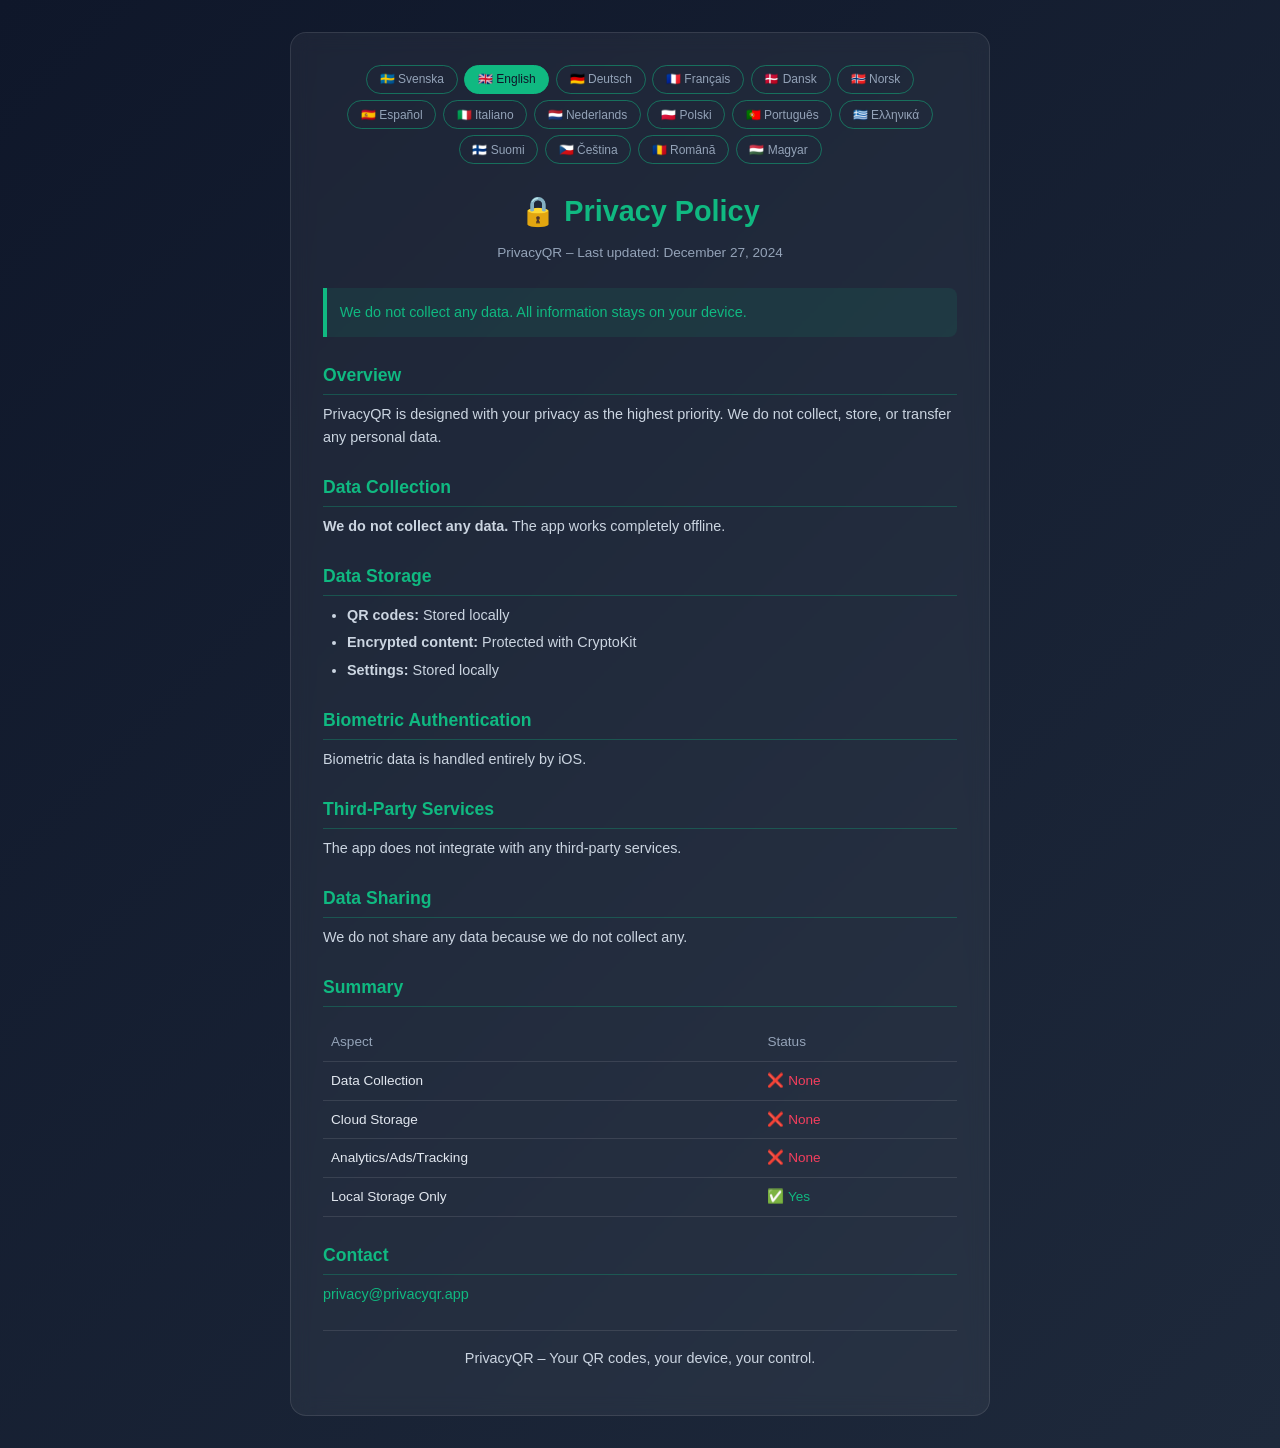
==== privacy-policy.html @ da0c8655 "Add files via upload" ====
<!DOCTYPE html>
<html lang="sv">

<head>
    <meta charset="UTF-8">
    <meta name="viewport" content="width=device-width, initial-scale=1.0">
    <title>Privacy Policy – PrivacyQR</title>
    <style>
        * {
            margin: 0;
            padding: 0;
            box-sizing: border-box;
        }

        body {
            font-family: -apple-system, BlinkMacSystemFont, 'Segoe UI', Roboto, sans-serif;
            background: linear-gradient(135deg, #0F172A 0%, #1E293B 100%);
            color: #E2E8F0;
            min-height: 100vh;
            padding: 2rem 1rem;
            line-height: 1.6;
        }

        .container {
            max-width: 700px;
            margin: 0 auto;
            background: rgba(255, 255, 255, 0.05);
            border-radius: 16px;
            padding: 2rem;
            backdrop-filter: blur(10px);
            border: 1px solid rgba(255, 255, 255, 0.1);
        }

        .language-selector {
            display: flex;
            justify-content: center;
            gap: 0.4rem;
            margin-bottom: 1.5rem;
            flex-wrap: wrap;
        }

        .lang-btn {
            padding: 0.4rem 0.8rem;
            border: 1px solid rgba(16, 185, 129, 0.5);
            background: transparent;
            color: #94A3B8;
            border-radius: 20px;
            cursor: pointer;
            font-size: 0.75rem;
            transition: all 0.2s;
        }

        .lang-btn:hover {
            background: rgba(16, 185, 129, 0.1);
            color: #10B981;
        }

        .lang-btn.active {
            background: #10B981;
            color: #0F172A;
            border-color: #10B981;
        }

        h1 {
            color: #10B981;
            font-size: 1.8rem;
            margin-bottom: 0.5rem;
            text-align: center;
        }

        .subtitle {
            text-align: center;
            color: #94A3B8;
            margin-bottom: 1.5rem;
            font-size: 0.85rem;
        }

        h2 {
            color: #10B981;
            font-size: 1.1rem;
            margin-top: 1.5rem;
            margin-bottom: 0.5rem;
            padding-bottom: 0.3rem;
            border-bottom: 1px solid rgba(16, 185, 129, 0.3);
        }

        p {
            margin-bottom: 0.8rem;
            color: #CBD5E1;
            font-size: 0.9rem;
        }

        .highlight-box {
            background: rgba(16, 185, 129, 0.1);
            border-left: 4px solid #10B981;
            padding: 0.8rem;
            margin: 1rem 0;
            border-radius: 0 8px 8px 0;
        }

        .highlight-box p {
            margin: 0;
            color: #10B981;
            font-weight: 500;
        }

        ul {
            margin-left: 1.5rem;
            margin-bottom: 1rem;
        }

        li {
            margin-bottom: 0.3rem;
            color: #CBD5E1;
            font-size: 0.9rem;
        }

        .summary-table {
            width: 100%;
            margin: 1rem 0;
            border-collapse: collapse;
            font-size: 0.85rem;
        }

        .summary-table th,
        .summary-table td {
            padding: 0.5rem;
            text-align: left;
            border-bottom: 1px solid rgba(255, 255, 255, 0.1);
        }

        .summary-table th {
            color: #94A3B8;
            font-weight: 500;
        }

        .status-no {
            color: #F43F5E;
        }

        .status-yes {
            color: #10B981;
        }

        footer {
            text-align: center;
            margin-top: 1.5rem;
            padding-top: 1rem;
            border-top: 1px solid rgba(255, 255, 255, 0.1);
            color: #64748B;
            font-size: 0.8rem;
        }

        a {
            color: #10B981;
            text-decoration: none;
        }

        .lang-content {
            display: none;
        }

        .lang-content.active {
            display: block;
        }
    </style>
</head>

<body>
    <div class="container">
        <div class="language-selector">
            <button class="lang-btn active" onclick="setLanguage('sv')">🇸🇪 Svenska</button>
            <button class="lang-btn" onclick="setLanguage('en')">🇬🇧 English</button>
            <button class="lang-btn" onclick="setLanguage('de')">🇩🇪 Deutsch</button>
            <button class="lang-btn" onclick="setLanguage('fr')">🇫🇷 Français</button>
            <button class="lang-btn" onclick="setLanguage('da')">🇩🇰 Dansk</button>
            <button class="lang-btn" onclick="setLanguage('nb')">🇳🇴 Norsk</button>
            <button class="lang-btn" onclick="setLanguage('es')">🇪🇸 Español</button>
            <button class="lang-btn" onclick="setLanguage('it')">🇮🇹 Italiano</button>
            <button class="lang-btn" onclick="setLanguage('nl')">🇳🇱 Nederlands</button>
            <button class="lang-btn" onclick="setLanguage('pl')">🇵🇱 Polski</button>
            <button class="lang-btn" onclick="setLanguage('pt')">🇵🇹 Português</button>
            <button class="lang-btn" onclick="setLanguage('el')">🇬🇷 Ελληνικά</button>
            <button class="lang-btn" onclick="setLanguage('fi')">🇫🇮 Suomi</button>
            <button class="lang-btn" onclick="setLanguage('cs')">🇨🇿 Čeština</button>
            <button class="lang-btn" onclick="setLanguage('ro')">🇷🇴 Română</button>
            <button class="lang-btn" onclick="setLanguage('hu')">🇭🇺 Magyar</button>
        </div>

        <!-- Swedish -->
        <div id="content-sv" class="lang-content active">
            <h1>🔒 Integritetspolicy</h1>
            <p class="subtitle">PrivacyQR – Senast uppdaterad: 27 december 2024</p>
            <div class="highlight-box">
                <p>Vi samlar inte in någon data. All information stannar på din enhet.</p>
            </div>
            <h2>Översikt</h2>
            <p>PrivacyQR är designad med din integritet som högsta prioritet. Vi samlar inte in, lagrar eller överför
                någon personlig data till externa servrar.</p>
            <h2>Datainsamling</h2>
            <p><strong>Vi samlar inte in någon data.</strong> Appen fungerar helt offline.</p>
            <h2>Datalagring</h2>
            <ul>
                <li><strong>QR-koder:</strong> Sparas lokalt</li>
                <li><strong>Krypterat innehåll:</strong> Skyddas med CryptoKit</li>
                <li><strong>Inställningar:</strong> Lagras lokalt</li>
            </ul>
            <h2>Biometrisk autentisering</h2>
            <p>Biometrisk data hanteras helt av iOS.</p>
            <h2>Tredjepartstjänster</h2>
            <p>Appen integrerar inte med några tredjepartstjänster.</p>
            <h2>Delning av data</h2>
            <p>Vi delar ingen data eftersom vi inte samlar in någon.</p>
            <h2>Sammanfattning</h2>
            <table class="summary-table">
                <tr>
                    <th>Aspekt</th>
                    <th>Status</th>
                </tr>
                <tr>
                    <td>Datainsamling</td>
                    <td class="status-no">❌ Ingen</td>
                </tr>
                <tr>
                    <td>Molnlagring</td>
                    <td class="status-no">❌ Ingen</td>
                </tr>
                <tr>
                    <td>Analys/Reklam/Spårning</td>
                    <td class="status-no">❌ Ingen</td>
                </tr>
                <tr>
                    <td>Endast lokal lagring</td>
                    <td class="status-yes">✅ Ja</td>
                </tr>
            </table>
            <h2>Kontakt</h2>
            <p><a href="mailto:privacy@privacyqr.app">privacy@privacyqr.app</a></p>
            <footer>
                <p>PrivacyQR – Dina QR-koder, din enhet, din kontroll.</p>
            </footer>
        </div>

        <!-- English -->
        <div id="content-en" class="lang-content">
            <h1>🔒 Privacy Policy</h1>
            <p class="subtitle">PrivacyQR – Last updated: December 27, 2024</p>
            <div class="highlight-box">
                <p>We do not collect any data. All information stays on your device.</p>
            </div>
            <h2>Overview</h2>
            <p>PrivacyQR is designed with your privacy as the highest priority. We do not collect, store, or transfer
                any personal data.</p>
            <h2>Data Collection</h2>
            <p><strong>We do not collect any data.</strong> The app works completely offline.</p>
            <h2>Data Storage</h2>
            <ul>
                <li><strong>QR codes:</strong> Stored locally</li>
                <li><strong>Encrypted content:</strong> Protected with CryptoKit</li>
                <li><strong>Settings:</strong> Stored locally</li>
            </ul>
            <h2>Biometric Authentication</h2>
            <p>Biometric data is handled entirely by iOS.</p>
            <h2>Third-Party Services</h2>
            <p>The app does not integrate with any third-party services.</p>
            <h2>Data Sharing</h2>
            <p>We do not share any data because we do not collect any.</p>
            <h2>Summary</h2>
            <table class="summary-table">
                <tr>
                    <th>Aspect</th>
                    <th>Status</th>
                </tr>
                <tr>
                    <td>Data Collection</td>
                    <td class="status-no">❌ None</td>
                </tr>
                <tr>
                    <td>Cloud Storage</td>
                    <td class="status-no">❌ None</td>
                </tr>
                <tr>
                    <td>Analytics/Ads/Tracking</td>
                    <td class="status-no">❌ None</td>
                </tr>
                <tr>
                    <td>Local Storage Only</td>
                    <td class="status-yes">✅ Yes</td>
                </tr>
            </table>
            <h2>Contact</h2>
            <p><a href="mailto:privacy@privacyqr.app">privacy@privacyqr.app</a></p>
            <footer>
                <p>PrivacyQR – Your QR codes, your device, your control.</p>
            </footer>
        </div>

        <!-- German -->
        <div id="content-de" class="lang-content">
            <h1>🔒 Datenschutzerklärung</h1>
            <p class="subtitle">PrivacyQR – Zuletzt aktualisiert: 27. Dezember 2024</p>
            <div class="highlight-box">
                <p>Wir sammeln keine Daten. Alle Informationen bleiben auf deinem Gerät.</p>
            </div>
            <h2>Überblick</h2>
            <p>PrivacyQR wurde mit deiner Privatsphäre als höchster Priorität entwickelt.</p>
            <h2>Datenerfassung</h2>
            <p><strong>Wir sammeln keine Daten.</strong> Die App funktioniert vollständig offline.</p>
            <h2>Zusammenfassung</h2>
            <table class="summary-table">
                <tr>
                    <th>Aspekt</th>
                    <th>Status</th>
                </tr>
                <tr>
                    <td>Datenerfassung</td>
                    <td class="status-no">❌ Keine</td>
                </tr>
                <tr>
                    <td>Cloud-Speicher</td>
                    <td class="status-no">❌ Keiner</td>
                </tr>
                <tr>
                    <td>Analyse/Werbung/Tracking</td>
                    <td class="status-no">❌ Keines</td>
                </tr>
                <tr>
                    <td>Nur lokale Speicherung</td>
                    <td class="status-yes">✅ Ja</td>
                </tr>
            </table>
            <h2>Kontakt</h2>
            <p><a href="mailto:privacy@privacyqr.app">privacy@privacyqr.app</a></p>
            <footer>
                <p>PrivacyQR – Deine QR-Codes, dein Gerät, deine Kontrolle.</p>
            </footer>
        </div>

        <!-- French -->
        <div id="content-fr" class="lang-content">
            <h1>🔒 Politique de confidentialité</h1>
            <p class="subtitle">PrivacyQR – Dernière mise à jour : 27 décembre 2024</p>
            <div class="highlight-box">
                <p>Nous ne collectons aucune donnée. Toutes les informations restent sur votre appareil.</p>
            </div>
            <h2>Aperçu</h2>
            <p>PrivacyQR est conçu avec votre confidentialité comme priorité absolue.</p>
            <h2>Collecte de données</h2>
            <p><strong>Nous ne collectons aucune donnée.</strong> L'application fonctionne hors ligne.</p>
            <h2>Résumé</h2>
            <table class="summary-table">
                <tr>
                    <th>Aspect</th>
                    <th>Statut</th>
                </tr>
                <tr>
                    <td>Collecte de données</td>
                    <td class="status-no">❌ Aucune</td>
                </tr>
                <tr>
                    <td>Stockage cloud</td>
                    <td class="status-no">❌ Aucun</td>
                </tr>
                <tr>
                    <td>Analyse/Publicité/Suivi</td>
                    <td class="status-no">❌ Aucun</td>
                </tr>
                <tr>
                    <td>Stockage local uniquement</td>
                    <td class="status-yes">✅ Oui</td>
                </tr>
            </table>
            <h2>Contact</h2>
            <p><a href="mailto:privacy@privacyqr.app">privacy@privacyqr.app</a></p>
            <footer>
                <p>PrivacyQR – Vos codes QR, votre appareil, votre contrôle.</p>
            </footer>
        </div>

        <!-- Danish -->
        <div id="content-da" class="lang-content">
            <h1>🔒 Privatlivspolitik</h1>
            <p class="subtitle">PrivacyQR – Sidst opdateret: 27. december 2024</p>
            <div class="highlight-box">
                <p>Vi indsamler ingen data. Alle oplysninger forbliver på din enhed.</p>
            </div>
            <h2>Oversigt</h2>
            <p>PrivacyQR er designet med dit privatliv som højeste prioritet.</p>
            <h2>Sammenfatning</h2>
            <table class="summary-table">
                <tr>
                    <th>Aspekt</th>
                    <th>Status</th>
                </tr>
                <tr>
                    <td>Dataindsamling</td>
                    <td class="status-no">❌ Ingen</td>
                </tr>
                <tr>
                    <td>Cloudlagring</td>
                    <td class="status-no">❌ Ingen</td>
                </tr>
                <tr>
                    <td>Analyse/Reklame/Sporing</td>
                    <td class="status-no">❌ Ingen</td>
                </tr>
                <tr>
                    <td>Kun lokal lagring</td>
                    <td class="status-yes">✅ Ja</td>
                </tr>
            </table>
            <h2>Kontakt</h2>
            <p><a href="mailto:privacy@privacyqr.app">privacy@privacyqr.app</a></p>
            <footer>
                <p>PrivacyQR – Dine QR-koder, din enhed, din kontrol.</p>
            </footer>
        </div>

        <!-- Norwegian -->
        <div id="content-nb" class="lang-content">
            <h1>🔒 Personvernerklæring</h1>
            <p class="subtitle">PrivacyQR – Sist oppdatert: 27. desember 2024</p>
            <div class="highlight-box">
                <p>Vi samler ikke inn noen data. All informasjon forblir på enheten din.</p>
            </div>
            <h2>Oversikt</h2>
            <p>PrivacyQR er designet med ditt personvern som høyeste prioritet.</p>
            <h2>Sammendrag</h2>
            <table class="summary-table">
                <tr>
                    <th>Aspekt</th>
                    <th>Status</th>
                </tr>
                <tr>
                    <td>Datainnsamling</td>
                    <td class="status-no">❌ Ingen</td>
                </tr>
                <tr>
                    <td>Skylagring</td>
                    <td class="status-no">❌ Ingen</td>
                </tr>
                <tr>
                    <td>Analyse/Reklame/Sporing</td>
                    <td class="status-no">❌ Ingen</td>
                </tr>
                <tr>
                    <td>Kun lokal lagring</td>
                    <td class="status-yes">✅ Ja</td>
                </tr>
            </table>
            <h2>Kontakt</h2>
            <p><a href="mailto:privacy@privacyqr.app">privacy@privacyqr.app</a></p>
            <footer>
                <p>PrivacyQR – Dine QR-koder, din enhet, din kontroll.</p>
            </footer>
        </div>

        <!-- Spanish -->
        <div id="content-es" class="lang-content">
            <h1>🔒 Política de privacidad</h1>
            <p class="subtitle">PrivacyQR – Última actualización: 27 de diciembre de 2024</p>
            <div class="highlight-box">
                <p>No recopilamos ningún dato. Toda la información permanece en tu dispositivo.</p>
            </div>
            <h2>Resumen</h2>
            <p>PrivacyQR está diseñado con tu privacidad como máxima prioridad.</p>
            <h2>Resumen</h2>
            <table class="summary-table">
                <tr>
                    <th>Aspecto</th>
                    <th>Estado</th>
                </tr>
                <tr>
                    <td>Recopilación de datos</td>
                    <td class="status-no">❌ Ninguna</td>
                </tr>
                <tr>
                    <td>Almacenamiento en la nube</td>
                    <td class="status-no">❌ Ninguno</td>
                </tr>
                <tr>
                    <td>Análisis/Publicidad/Seguimiento</td>
                    <td class="status-no">❌ Ninguno</td>
                </tr>
                <tr>
                    <td>Solo almacenamiento local</td>
                    <td class="status-yes">✅ Sí</td>
                </tr>
            </table>
            <h2>Contacto</h2>
            <p><a href="mailto:privacy@privacyqr.app">privacy@privacyqr.app</a></p>
            <footer>
                <p>PrivacyQR – Tus códigos QR, tu dispositivo, tu control.</p>
            </footer>
        </div>

        <!-- Italian -->
        <div id="content-it" class="lang-content">
            <h1>🔒 Informativa sulla privacy</h1>
            <p class="subtitle">PrivacyQR – Ultimo aggiornamento: 27 dicembre 2024</p>
            <div class="highlight-box">
                <p>Non raccogliamo alcun dato. Tutte le informazioni rimangono sul tuo dispositivo.</p>
            </div>
            <h2>Panoramica</h2>
            <p>PrivacyQR è progettato con la tua privacy come massima priorità.</p>
            <h2>Riepilogo</h2>
            <table class="summary-table">
                <tr>
                    <th>Aspetto</th>
                    <th>Stato</th>
                </tr>
                <tr>
                    <td>Raccolta dati</td>
                    <td class="status-no">❌ Nessuna</td>
                </tr>
                <tr>
                    <td>Archiviazione cloud</td>
                    <td class="status-no">❌ Nessuna</td>
                </tr>
                <tr>
                    <td>Analisi/Pubblicità/Tracciamento</td>
                    <td class="status-no">❌ Nessuno</td>
                </tr>
                <tr>
                    <td>Solo archiviazione locale</td>
                    <td class="status-yes">✅ Sì</td>
                </tr>
            </table>
            <h2>Contatto</h2>
            <p><a href="mailto:privacy@privacyqr.app">privacy@privacyqr.app</a></p>
            <footer>
                <p>PrivacyQR – I tuoi codici QR, il tuo dispositivo, il tuo controllo.</p>
            </footer>
        </div>

        <!-- Dutch -->
        <div id="content-nl" class="lang-content">
            <h1>🔒 Privacybeleid</h1>
            <p class="subtitle">PrivacyQR – Laatst bijgewerkt: 27 december 2024</p>
            <div class="highlight-box">
                <p>We verzamelen geen gegevens. Alle informatie blijft op je apparaat.</p>
            </div>
            <h2>Overzicht</h2>
            <p>PrivacyQR is ontworpen met jouw privacy als hoogste prioriteit.</p>
            <h2>Samenvatting</h2>
            <table class="summary-table">
                <tr>
                    <th>Aspect</th>
                    <th>Status</th>
                </tr>
                <tr>
                    <td>Gegevensverzameling</td>
                    <td class="status-no">❌ Geen</td>
                </tr>
                <tr>
                    <td>Cloudopslag</td>
                    <td class="status-no">❌ Geen</td>
                </tr>
                <tr>
                    <td>Analyse/Advertenties/Tracking</td>
                    <td class="status-no">❌ Geen</td>
                </tr>
                <tr>
                    <td>Alleen lokale opslag</td>
                    <td class="status-yes">✅ Ja</td>
                </tr>
            </table>
            <h2>Contact</h2>
            <p><a href="mailto:privacy@privacyqr.app">privacy@privacyqr.app</a></p>
            <footer>
                <p>PrivacyQR – Jouw QR-codes, jouw apparaat, jouw controle.</p>
            </footer>
        </div>

        <!-- Polish -->
        <div id="content-pl" class="lang-content">
            <h1>🔒 Polityka prywatności</h1>
            <p class="subtitle">PrivacyQR – Ostatnia aktualizacja: 27 grudnia 2024</p>
            <div class="highlight-box">
                <p>Nie zbieramy żadnych danych. Wszystkie informacje pozostają na twoim urządzeniu.</p>
            </div>
            <h2>Przegląd</h2>
            <p>PrivacyQR został zaprojektowany z twoją prywatnością jako najwyższym priorytetem.</p>
            <h2>Podsumowanie</h2>
            <table class="summary-table">
                <tr>
                    <th>Aspekt</th>
                    <th>Status</th>
                </tr>
                <tr>
                    <td>Zbieranie danych</td>
                    <td class="status-no">❌ Brak</td>
                </tr>
                <tr>
                    <td>Przechowywanie w chmurze</td>
                    <td class="status-no">❌ Brak</td>
                </tr>
                <tr>
                    <td>Analityka/Reklamy/Śledzenie</td>
                    <td class="status-no">❌ Brak</td>
                </tr>
                <tr>
                    <td>Tylko lokalne przechowywanie</td>
                    <td class="status-yes">✅ Tak</td>
                </tr>
            </table>
            <h2>Kontakt</h2>
            <p><a href="mailto:privacy@privacyqr.app">privacy@privacyqr.app</a></p>
            <footer>
                <p>PrivacyQR – Twoje kody QR, twoje urządzenie, twoja kontrola.</p>
            </footer>
        </div>

        <!-- Portuguese -->
        <div id="content-pt" class="lang-content">
            <h1>🔒 Política de Privacidade</h1>
            <p class="subtitle">PrivacyQR – Última atualização: 27 de dezembro de 2024</p>
            <div class="highlight-box">
                <p>Não recolhemos quaisquer dados. Todas as informações permanecem no seu dispositivo.</p>
            </div>
            <h2>Visão geral</h2>
            <p>O PrivacyQR foi concebido com a sua privacidade como prioridade máxima.</p>
            <h2>Resumo</h2>
            <table class="summary-table">
                <tr>
                    <th>Aspeto</th>
                    <th>Estado</th>
                </tr>
                <tr>
                    <td>Recolha de dados</td>
                    <td class="status-no">❌ Nenhuma</td>
                </tr>
                <tr>
                    <td>Armazenamento na nuvem</td>
                    <td class="status-no">❌ Nenhum</td>
                </tr>
                <tr>
                    <td>Análise/Publicidade/Rastreamento</td>
                    <td class="status-no">❌ Nenhum</td>
                </tr>
                <tr>
                    <td>Apenas armazenamento local</td>
                    <td class="status-yes">✅ Sim</td>
                </tr>
            </table>
            <h2>Contacto</h2>
            <p><a href="mailto:privacy@privacyqr.app">privacy@privacyqr.app</a></p>
            <footer>
                <p>PrivacyQR – Os seus códigos QR, o seu dispositivo, o seu controlo.</p>
            </footer>
        </div>

        <!-- Greek -->
        <div id="content-el" class="lang-content">
            <h1>🔒 Πολιτική Απορρήτου</h1>
            <p class="subtitle">PrivacyQR – Τελευταία ενημέρωση: 27 Δεκεμβρίου 2024</p>
            <div class="highlight-box">
                <p>Δεν συλλέγουμε κανένα δεδομένο. Όλες οι πληροφορίες παραμένουν στη συσκευή σας.</p>
            </div>
            <h2>Επισκόπηση</h2>
            <p>Το PrivacyQR σχεδιάστηκε με την ιδιωτικότητά σας ως ύψιστη προτεραιότητα.</p>
            <h2>Περίληψη</h2>
            <table class="summary-table">
                <tr>
                    <th>Πτυχή</th>
                    <th>Κατάσταση</th>
                </tr>
                <tr>
                    <td>Συλλογή δεδομένων</td>
                    <td class="status-no">❌ Καμία</td>
                </tr>
                <tr>
                    <td>Αποθήκευση στο cloud</td>
                    <td class="status-no">❌ Καμία</td>
                </tr>
                <tr>
                    <td>Ανάλυση/Διαφήμιση/Παρακολούθηση</td>
                    <td class="status-no">❌ Καμία</td>
                </tr>
                <tr>
                    <td>Μόνο τοπική αποθήκευση</td>
                    <td class="status-yes">✅ Ναι</td>
                </tr>
            </table>
            <h2>Επικοινωνία</h2>
            <p><a href="mailto:privacy@privacyqr.app">privacy@privacyqr.app</a></p>
            <footer>
                <p>PrivacyQR – Οι κωδικοί QR σας, η συσκευή σας, ο έλεγχός σας.</p>
            </footer>
        </div>

        <!-- Finnish -->
        <div id="content-fi" class="lang-content">
            <h1>🔒 Tietosuojakäytäntö</h1>
            <p class="subtitle">PrivacyQR – Viimeksi päivitetty: 27. joulukuuta 2024</p>
            <div class="highlight-box">
                <p>Emme kerää mitään tietoja. Kaikki tiedot pysyvät laitteellasi.</p>
            </div>
            <h2>Yleiskatsaus</h2>
            <p>PrivacyQR on suunniteltu yksityisyytesi ollessa korkein prioriteetti.</p>
            <h2>Yhteenveto</h2>
            <table class="summary-table">
                <tr>
                    <th>Näkökohta</th>
                    <th>Tila</th>
                </tr>
                <tr>
                    <td>Tietojen keruu</td>
                    <td class="status-no">❌ Ei mitään</td>
                </tr>
                <tr>
                    <td>Pilvipalvelu</td>
                    <td class="status-no">❌ Ei mitään</td>
                </tr>
                <tr>
                    <td>Analytiikka/Mainokset/Seuranta</td>
                    <td class="status-no">❌ Ei mitään</td>
                </tr>
                <tr>
                    <td>Vain paikallinen tallennus</td>
                    <td class="status-yes">✅ Kyllä</td>
                </tr>
            </table>
            <h2>Yhteystiedot</h2>
            <p><a href="mailto:privacy@privacyqr.app">privacy@privacyqr.app</a></p>
            <footer>
                <p>PrivacyQR – Sinun QR-koodisi, sinun laitteesi, sinun hallintasi.</p>
            </footer>
        </div>

        <!-- Czech -->
        <div id="content-cs" class="lang-content">
            <h1>🔒 Zásady ochrany osobních údajů</h1>
            <p class="subtitle">PrivacyQR – Naposledy aktualizováno: 27. prosince 2024</p>
            <div class="highlight-box">
                <p>Neshromažďujeme žádná data. Všechny informace zůstávají na vašem zařízení.</p>
            </div>
            <h2>Přehled</h2>
            <p>PrivacyQR byl navržen s vaším soukromím jako nejvyšší prioritou.</p>
            <h2>Shrnutí</h2>
            <table class="summary-table">
                <tr>
                    <th>Aspekt</th>
                    <th>Stav</th>
                </tr>
                <tr>
                    <td>Sběr dat</td>
                    <td class="status-no">❌ Žádný</td>
                </tr>
                <tr>
                    <td>Cloudové úložiště</td>
                    <td class="status-no">❌ Žádné</td>
                </tr>
                <tr>
                    <td>Analytika/Reklamy/Sledování</td>
                    <td class="status-no">❌ Žádné</td>
                </tr>
                <tr>
                    <td>Pouze místní úložiště</td>
                    <td class="status-yes">✅ Ano</td>
                </tr>
            </table>
            <h2>Kontakt</h2>
            <p><a href="mailto:privacy@privacyqr.app">privacy@privacyqr.app</a></p>
            <footer>
                <p>PrivacyQR – Vaše QR kódy, vaše zařízení, vaše kontrola.</p>
            </footer>
        </div>

        <!-- Romanian -->
        <div id="content-ro" class="lang-content">
            <h1>🔒 Politica de confidențialitate</h1>
            <p class="subtitle">PrivacyQR – Ultima actualizare: 27 decembrie 2024</p>
            <div class="highlight-box">
                <p>Nu colectăm niciun fel de date. Toate informațiile rămân pe dispozitivul tău.</p>
            </div>
            <h2>Prezentare generală</h2>
            <p>PrivacyQR a fost conceput cu confidențialitatea ta ca prioritate maximă.</p>
            <h2>Rezumat</h2>
            <table class="summary-table">
                <tr>
                    <th>Aspect</th>
                    <th>Stare</th>
                </tr>
                <tr>
                    <td>Colectarea datelor</td>
                    <td class="status-no">❌ Niciuna</td>
                </tr>
                <tr>
                    <td>Stocare în cloud</td>
                    <td class="status-no">❌ Niciuna</td>
                </tr>
                <tr>
                    <td>Analiză/Publicitate/Urmărire</td>
                    <td class="status-no">❌ Niciuna</td>
                </tr>
                <tr>
                    <td>Doar stocare locală</td>
                    <td class="status-yes">✅ Da</td>
                </tr>
            </table>
            <h2>Contact</h2>
            <p><a href="mailto:privacy@privacyqr.app">privacy@privacyqr.app</a></p>
            <footer>
                <p>PrivacyQR – Codurile tale QR, dispozitivul tău, controlul tău.</p>
            </footer>
        </div>

        <!-- Hungarian -->
        <div id="content-hu" class="lang-content">
            <h1>🔒 Adatvédelmi irányelvek</h1>
            <p class="subtitle">PrivacyQR – Utolsó frissítés: 2024. december 27.</p>
            <div class="highlight-box">
                <p>Nem gyűjtünk semmilyen adatot. Minden információ az eszközén marad.</p>
            </div>
            <h2>Áttekintés</h2>
            <p>A PrivacyQR az Ön magánéletének védelmét tartotta szem előtt.</p>
            <h2>Összefoglalás</h2>
            <table class="summary-table">
                <tr>
                    <th>Szempont</th>
                    <th>Állapot</th>
                </tr>
                <tr>
                    <td>Adatgyűjtés</td>
                    <td class="status-no">❌ Nincs</td>
                </tr>
                <tr>
                    <td>Felhőtárolás</td>
                    <td class="status-no">❌ Nincs</td>
                </tr>
                <tr>
                    <td>Elemzés/Hirdetések/Követés</td>
                    <td class="status-no">❌ Nincs</td>
                </tr>
                <tr>
                    <td>Csak helyi tárolás</td>
                    <td class="status-yes">✅ Igen</td>
                </tr>
            </table>
            <h2>Kapcsolat</h2>
            <p><a href="mailto:privacy@privacyqr.app">privacy@privacyqr.app</a></p>
            <footer>
                <p>PrivacyQR – Az Ön QR-kódjai, az Ön eszköze, az Ön irányítása.</p>
            </footer>
        </div>
    </div>

    <script>
        function setLanguage(lang) {
            document.querySelectorAll('.lang-content').forEach(el => el.classList.remove('active'));
            document.querySelectorAll('.lang-btn').forEach(el => el.classList.remove('active'));
            document.getElementById('content-' + lang).classList.add('active');
            event.target.classList.add('active');
            document.documentElement.lang = lang;
        }
        document.addEventListener('DOMContentLoaded', function () {
            const browserLang = navigator.language.substring(0, 2);
            const langMap = { 'sv': 'sv', 'en': 'en', 'de': 'de', 'fr': 'fr', 'da': 'da', 'no': 'nb', 'nb': 'nb', 'es': 'es', 'it': 'it', 'nl': 'nl', 'pl': 'pl', 'pt': 'pt', 'el': 'el', 'fi': 'fi', 'cs': 'cs', 'ro': 'ro', 'hu': 'hu' };
            if (langMap[browserLang]) {
                const btn = document.querySelector(`.lang-btn[onclick*="'${langMap[browserLang]}'"]`);
                if (btn) btn.click();
            }
        });
    </script>
</body>

</html>
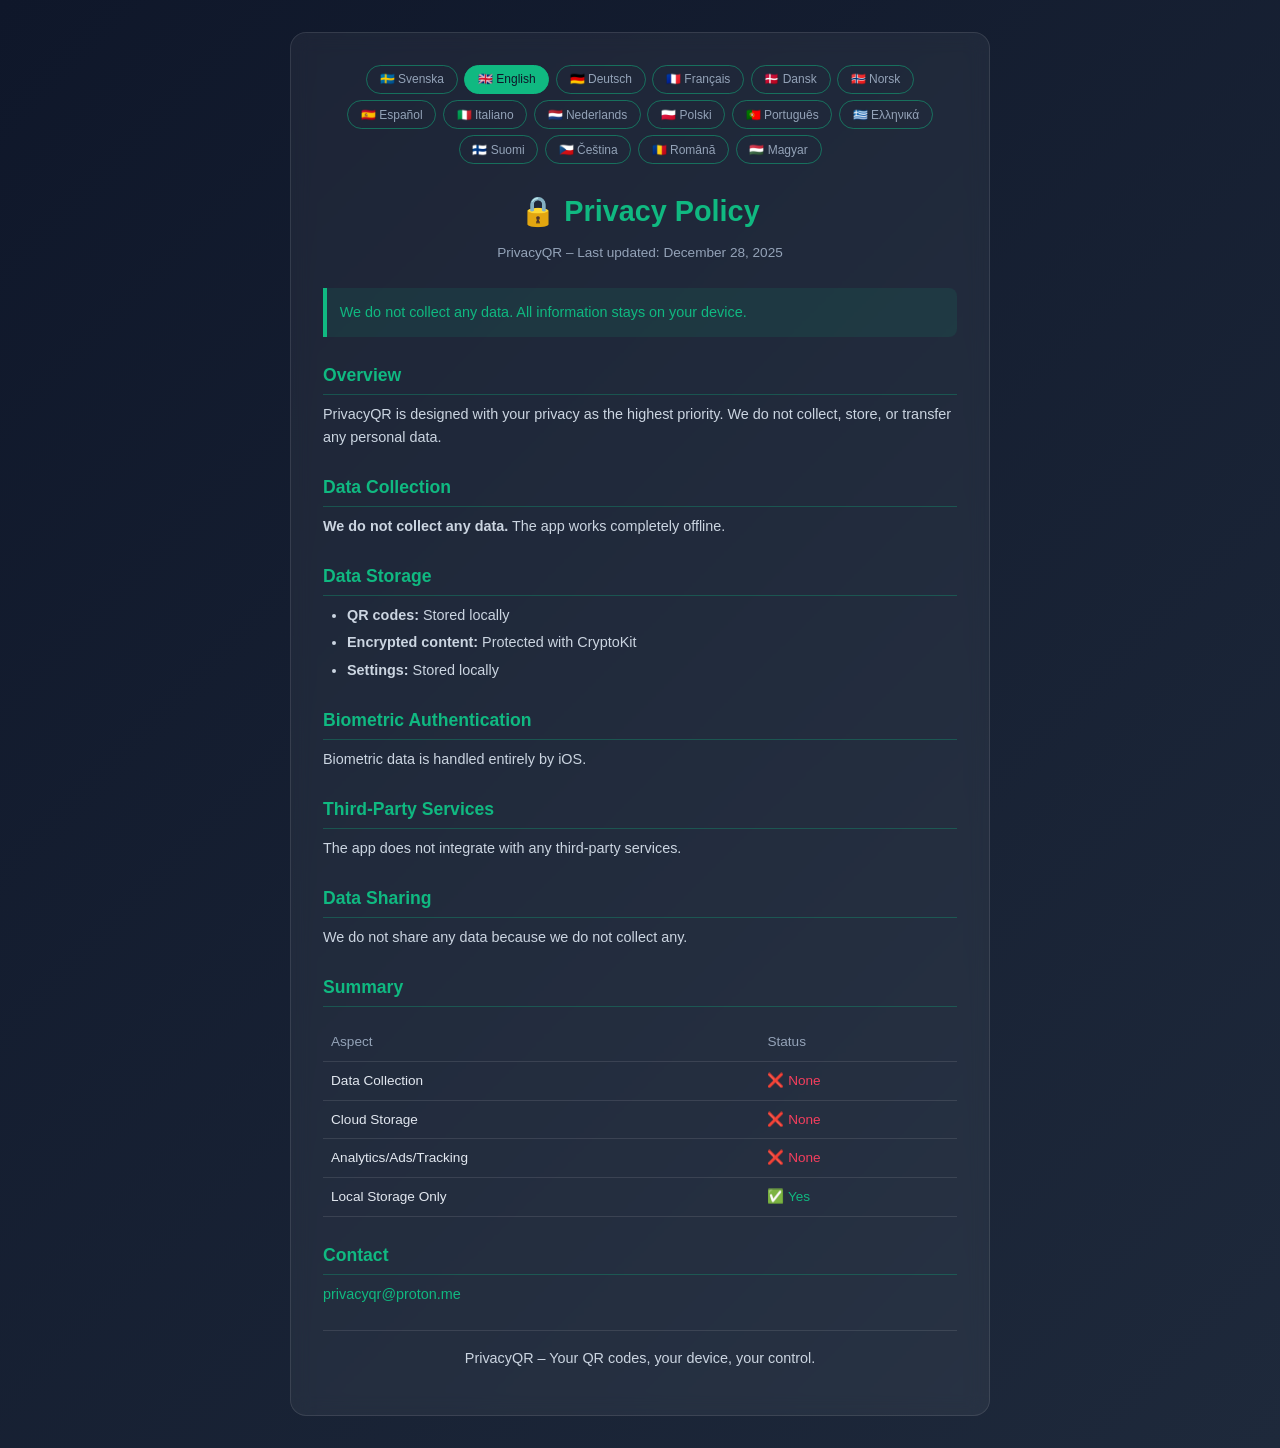
==== commit dc1c3509: "Add files via upload" ====
--- a/privacy-policy.html
+++ b/privacy-policy.html
@@ -190,7 +190,7 @@
         <!-- Swedish -->
         <div id="content-sv" class="lang-content active">
             <h1>🔒 Integritetspolicy</h1>
-            <p class="subtitle">PrivacyQR – Senast uppdaterad: 27 december 2024</p>
+            <p class="subtitle">PrivacyQR – Senast uppdaterad: 28 december 2025</p>
             <div class="highlight-box">
                 <p>Vi samlar inte in någon data. All information stannar på din enhet.</p>
             </div>
@@ -235,7 +235,7 @@
                 </tr>
             </table>
             <h2>Kontakt</h2>
-            <p><a href="mailto:privacy@privacyqr.app">privacy@privacyqr.app</a></p>
+            <p><a href="mailto:privacyqr@proton.me">privacyqr@proton.me</a></p>
             <footer>
                 <p>PrivacyQR – Dina QR-koder, din enhet, din kontroll.</p>
             </footer>
@@ -244,7 +244,7 @@
         <!-- English -->
         <div id="content-en" class="lang-content">
             <h1>🔒 Privacy Policy</h1>
-            <p class="subtitle">PrivacyQR – Last updated: December 27, 2024</p>
+            <p class="subtitle">PrivacyQR – Last updated: December 28, 2025</p>
             <div class="highlight-box">
                 <p>We do not collect any data. All information stays on your device.</p>
             </div>
@@ -289,7 +289,7 @@
                 </tr>
             </table>
             <h2>Contact</h2>
-            <p><a href="mailto:privacy@privacyqr.app">privacy@privacyqr.app</a></p>
+            <p><a href="mailto:privacyqr@proton.me">privacyqr@proton.me</a></p>
             <footer>
                 <p>PrivacyQR – Your QR codes, your device, your control.</p>
             </footer>
@@ -298,7 +298,7 @@
         <!-- German -->
         <div id="content-de" class="lang-content">
             <h1>🔒 Datenschutzerklärung</h1>
-            <p class="subtitle">PrivacyQR – Zuletzt aktualisiert: 27. Dezember 2024</p>
+            <p class="subtitle">PrivacyQR – Zuletzt aktualisiert: 28. Dezember 2025</p>
             <div class="highlight-box">
                 <p>Wir sammeln keine Daten. Alle Informationen bleiben auf deinem Gerät.</p>
             </div>
@@ -330,7 +330,7 @@
                 </tr>
             </table>
             <h2>Kontakt</h2>
-            <p><a href="mailto:privacy@privacyqr.app">privacy@privacyqr.app</a></p>
+            <p><a href="mailto:privacyqr@proton.me">privacyqr@proton.me</a></p>
             <footer>
                 <p>PrivacyQR – Deine QR-Codes, dein Gerät, deine Kontrolle.</p>
             </footer>
@@ -339,7 +339,7 @@
         <!-- French -->
         <div id="content-fr" class="lang-content">
             <h1>🔒 Politique de confidentialité</h1>
-            <p class="subtitle">PrivacyQR – Dernière mise à jour : 27 décembre 2024</p>
+            <p class="subtitle">PrivacyQR – Dernière mise à jour : 28 décembre 2025</p>
             <div class="highlight-box">
                 <p>Nous ne collectons aucune donnée. Toutes les informations restent sur votre appareil.</p>
             </div>
@@ -371,7 +371,7 @@
                 </tr>
             </table>
             <h2>Contact</h2>
-            <p><a href="mailto:privacy@privacyqr.app">privacy@privacyqr.app</a></p>
+            <p><a href="mailto:privacyqr@proton.me">privacyqr@proton.me</a></p>
             <footer>
                 <p>PrivacyQR – Vos codes QR, votre appareil, votre contrôle.</p>
             </footer>
@@ -380,7 +380,7 @@
         <!-- Danish -->
         <div id="content-da" class="lang-content">
             <h1>🔒 Privatlivspolitik</h1>
-            <p class="subtitle">PrivacyQR – Sidst opdateret: 27. december 2024</p>
+            <p class="subtitle">PrivacyQR – Sidst opdateret: 28. december 2025</p>
             <div class="highlight-box">
                 <p>Vi indsamler ingen data. Alle oplysninger forbliver på din enhed.</p>
             </div>
@@ -410,7 +410,7 @@
                 </tr>
             </table>
             <h2>Kontakt</h2>
-            <p><a href="mailto:privacy@privacyqr.app">privacy@privacyqr.app</a></p>
+            <p><a href="mailto:privacyqr@proton.me">privacyqr@proton.me</a></p>
             <footer>
                 <p>PrivacyQR – Dine QR-koder, din enhed, din kontrol.</p>
             </footer>
@@ -419,7 +419,7 @@
         <!-- Norwegian -->
         <div id="content-nb" class="lang-content">
             <h1>🔒 Personvernerklæring</h1>
-            <p class="subtitle">PrivacyQR – Sist oppdatert: 27. desember 2024</p>
+            <p class="subtitle">PrivacyQR – Sist oppdatert: 28. desember 2025</p>
             <div class="highlight-box">
                 <p>Vi samler ikke inn noen data. All informasjon forblir på enheten din.</p>
             </div>
@@ -449,7 +449,7 @@
                 </tr>
             </table>
             <h2>Kontakt</h2>
-            <p><a href="mailto:privacy@privacyqr.app">privacy@privacyqr.app</a></p>
+            <p><a href="mailto:privacyqr@proton.me">privacyqr@proton.me</a></p>
             <footer>
                 <p>PrivacyQR – Dine QR-koder, din enhet, din kontroll.</p>
             </footer>
@@ -458,7 +458,7 @@
         <!-- Spanish -->
         <div id="content-es" class="lang-content">
             <h1>🔒 Política de privacidad</h1>
-            <p class="subtitle">PrivacyQR – Última actualización: 27 de diciembre de 2024</p>
+            <p class="subtitle">PrivacyQR – Última actualización: 28 de diciembre de 2025</p>
             <div class="highlight-box">
                 <p>No recopilamos ningún dato. Toda la información permanece en tu dispositivo.</p>
             </div>
@@ -488,7 +488,7 @@
                 </tr>
             </table>
             <h2>Contacto</h2>
-            <p><a href="mailto:privacy@privacyqr.app">privacy@privacyqr.app</a></p>
+            <p><a href="mailto:privacyqr@proton.me">privacyqr@proton.me</a></p>
             <footer>
                 <p>PrivacyQR – Tus códigos QR, tu dispositivo, tu control.</p>
             </footer>
@@ -497,7 +497,7 @@
         <!-- Italian -->
         <div id="content-it" class="lang-content">
             <h1>🔒 Informativa sulla privacy</h1>
-            <p class="subtitle">PrivacyQR – Ultimo aggiornamento: 27 dicembre 2024</p>
+            <p class="subtitle">PrivacyQR – Ultimo aggiornamento: 28 dicembre 2025</p>
             <div class="highlight-box">
                 <p>Non raccogliamo alcun dato. Tutte le informazioni rimangono sul tuo dispositivo.</p>
             </div>
@@ -527,7 +527,7 @@
                 </tr>
             </table>
             <h2>Contatto</h2>
-            <p><a href="mailto:privacy@privacyqr.app">privacy@privacyqr.app</a></p>
+            <p><a href="mailto:privacyqr@proton.me">privacyqr@proton.me</a></p>
             <footer>
                 <p>PrivacyQR – I tuoi codici QR, il tuo dispositivo, il tuo controllo.</p>
             </footer>
@@ -536,7 +536,7 @@
         <!-- Dutch -->
         <div id="content-nl" class="lang-content">
             <h1>🔒 Privacybeleid</h1>
-            <p class="subtitle">PrivacyQR – Laatst bijgewerkt: 27 december 2024</p>
+            <p class="subtitle">PrivacyQR – Laatst bijgewerkt: 28 december 2025</p>
             <div class="highlight-box">
                 <p>We verzamelen geen gegevens. Alle informatie blijft op je apparaat.</p>
             </div>
@@ -566,7 +566,7 @@
                 </tr>
             </table>
             <h2>Contact</h2>
-            <p><a href="mailto:privacy@privacyqr.app">privacy@privacyqr.app</a></p>
+            <p><a href="mailto:privacyqr@proton.me">privacyqr@proton.me</a></p>
             <footer>
                 <p>PrivacyQR – Jouw QR-codes, jouw apparaat, jouw controle.</p>
             </footer>
@@ -575,7 +575,7 @@
         <!-- Polish -->
         <div id="content-pl" class="lang-content">
             <h1>🔒 Polityka prywatności</h1>
-            <p class="subtitle">PrivacyQR – Ostatnia aktualizacja: 27 grudnia 2024</p>
+            <p class="subtitle">PrivacyQR – Ostatnia aktualizacja: 28 grudnia 2025</p>
             <div class="highlight-box">
                 <p>Nie zbieramy żadnych danych. Wszystkie informacje pozostają na twoim urządzeniu.</p>
             </div>
@@ -605,7 +605,7 @@
                 </tr>
             </table>
             <h2>Kontakt</h2>
-            <p><a href="mailto:privacy@privacyqr.app">privacy@privacyqr.app</a></p>
+            <p><a href="mailto:privacyqr@proton.me">privacyqr@proton.me</a></p>
             <footer>
                 <p>PrivacyQR – Twoje kody QR, twoje urządzenie, twoja kontrola.</p>
             </footer>
@@ -614,7 +614,7 @@
         <!-- Portuguese -->
         <div id="content-pt" class="lang-content">
             <h1>🔒 Política de Privacidade</h1>
-            <p class="subtitle">PrivacyQR – Última atualização: 27 de dezembro de 2024</p>
+            <p class="subtitle">PrivacyQR – Última atualização: 28 de dezembro de 2025</p>
             <div class="highlight-box">
                 <p>Não recolhemos quaisquer dados. Todas as informações permanecem no seu dispositivo.</p>
             </div>
@@ -644,7 +644,7 @@
                 </tr>
             </table>
             <h2>Contacto</h2>
-            <p><a href="mailto:privacy@privacyqr.app">privacy@privacyqr.app</a></p>
+            <p><a href="mailto:privacyqr@proton.me">privacyqr@proton.me</a></p>
             <footer>
                 <p>PrivacyQR – Os seus códigos QR, o seu dispositivo, o seu controlo.</p>
             </footer>
@@ -653,7 +653,7 @@
         <!-- Greek -->
         <div id="content-el" class="lang-content">
             <h1>🔒 Πολιτική Απορρήτου</h1>
-            <p class="subtitle">PrivacyQR – Τελευταία ενημέρωση: 27 Δεκεμβρίου 2024</p>
+            <p class="subtitle">PrivacyQR – Τελευταία ενημέρωση: 28 Δεκεμβρίου 2025</p>
             <div class="highlight-box">
                 <p>Δεν συλλέγουμε κανένα δεδομένο. Όλες οι πληροφορίες παραμένουν στη συσκευή σας.</p>
             </div>
@@ -683,7 +683,7 @@
                 </tr>
             </table>
             <h2>Επικοινωνία</h2>
-            <p><a href="mailto:privacy@privacyqr.app">privacy@privacyqr.app</a></p>
+            <p><a href="mailto:privacyqr@proton.me">privacyqr@proton.me</a></p>
             <footer>
                 <p>PrivacyQR – Οι κωδικοί QR σας, η συσκευή σας, ο έλεγχός σας.</p>
             </footer>
@@ -692,7 +692,7 @@
         <!-- Finnish -->
         <div id="content-fi" class="lang-content">
             <h1>🔒 Tietosuojakäytäntö</h1>
-            <p class="subtitle">PrivacyQR – Viimeksi päivitetty: 27. joulukuuta 2024</p>
+            <p class="subtitle">PrivacyQR – Viimeksi päivitetty: 28. joulukuuta 2025</p>
             <div class="highlight-box">
                 <p>Emme kerää mitään tietoja. Kaikki tiedot pysyvät laitteellasi.</p>
             </div>
@@ -722,7 +722,7 @@
                 </tr>
             </table>
             <h2>Yhteystiedot</h2>
-            <p><a href="mailto:privacy@privacyqr.app">privacy@privacyqr.app</a></p>
+            <p><a href="mailto:privacyqr@proton.me">privacyqr@proton.me</a></p>
             <footer>
                 <p>PrivacyQR – Sinun QR-koodisi, sinun laitteesi, sinun hallintasi.</p>
             </footer>
@@ -731,7 +731,7 @@
         <!-- Czech -->
         <div id="content-cs" class="lang-content">
             <h1>🔒 Zásady ochrany osobních údajů</h1>
-            <p class="subtitle">PrivacyQR – Naposledy aktualizováno: 27. prosince 2024</p>
+            <p class="subtitle">PrivacyQR – Naposledy aktualizováno: 28. prosince 2025</p>
             <div class="highlight-box">
                 <p>Neshromažďujeme žádná data. Všechny informace zůstávají na vašem zařízení.</p>
             </div>
@@ -761,7 +761,7 @@
                 </tr>
             </table>
             <h2>Kontakt</h2>
-            <p><a href="mailto:privacy@privacyqr.app">privacy@privacyqr.app</a></p>
+            <p><a href="mailto:privacyqr@proton.me">privacyqr@proton.me</a></p>
             <footer>
                 <p>PrivacyQR – Vaše QR kódy, vaše zařízení, vaše kontrola.</p>
             </footer>
@@ -770,7 +770,7 @@
         <!-- Romanian -->
         <div id="content-ro" class="lang-content">
             <h1>🔒 Politica de confidențialitate</h1>
-            <p class="subtitle">PrivacyQR – Ultima actualizare: 27 decembrie 2024</p>
+            <p class="subtitle">PrivacyQR – Ultima actualizare: 28 decembrie 2025</p>
             <div class="highlight-box">
                 <p>Nu colectăm niciun fel de date. Toate informațiile rămân pe dispozitivul tău.</p>
             </div>
@@ -800,7 +800,7 @@
                 </tr>
             </table>
             <h2>Contact</h2>
-            <p><a href="mailto:privacy@privacyqr.app">privacy@privacyqr.app</a></p>
+            <p><a href="mailto:privacyqr@proton.me">privacyqr@proton.me</a></p>
             <footer>
                 <p>PrivacyQR – Codurile tale QR, dispozitivul tău, controlul tău.</p>
             </footer>
@@ -809,7 +809,7 @@
         <!-- Hungarian -->
         <div id="content-hu" class="lang-content">
             <h1>🔒 Adatvédelmi irányelvek</h1>
-            <p class="subtitle">PrivacyQR – Utolsó frissítés: 2024. december 27.</p>
+            <p class="subtitle">PrivacyQR – Utolsó frissítés: 2025. december 28.</p>
             <div class="highlight-box">
                 <p>Nem gyűjtünk semmilyen adatot. Minden információ az eszközén marad.</p>
             </div>
@@ -839,7 +839,7 @@
                 </tr>
             </table>
             <h2>Kapcsolat</h2>
-            <p><a href="mailto:privacy@privacyqr.app">privacy@privacyqr.app</a></p>
+            <p><a href="mailto:privacyqr@proton.me">privacyqr@proton.me</a></p>
             <footer>
                 <p>PrivacyQR – Az Ön QR-kódjai, az Ön eszköze, az Ön irányítása.</p>
             </footer>
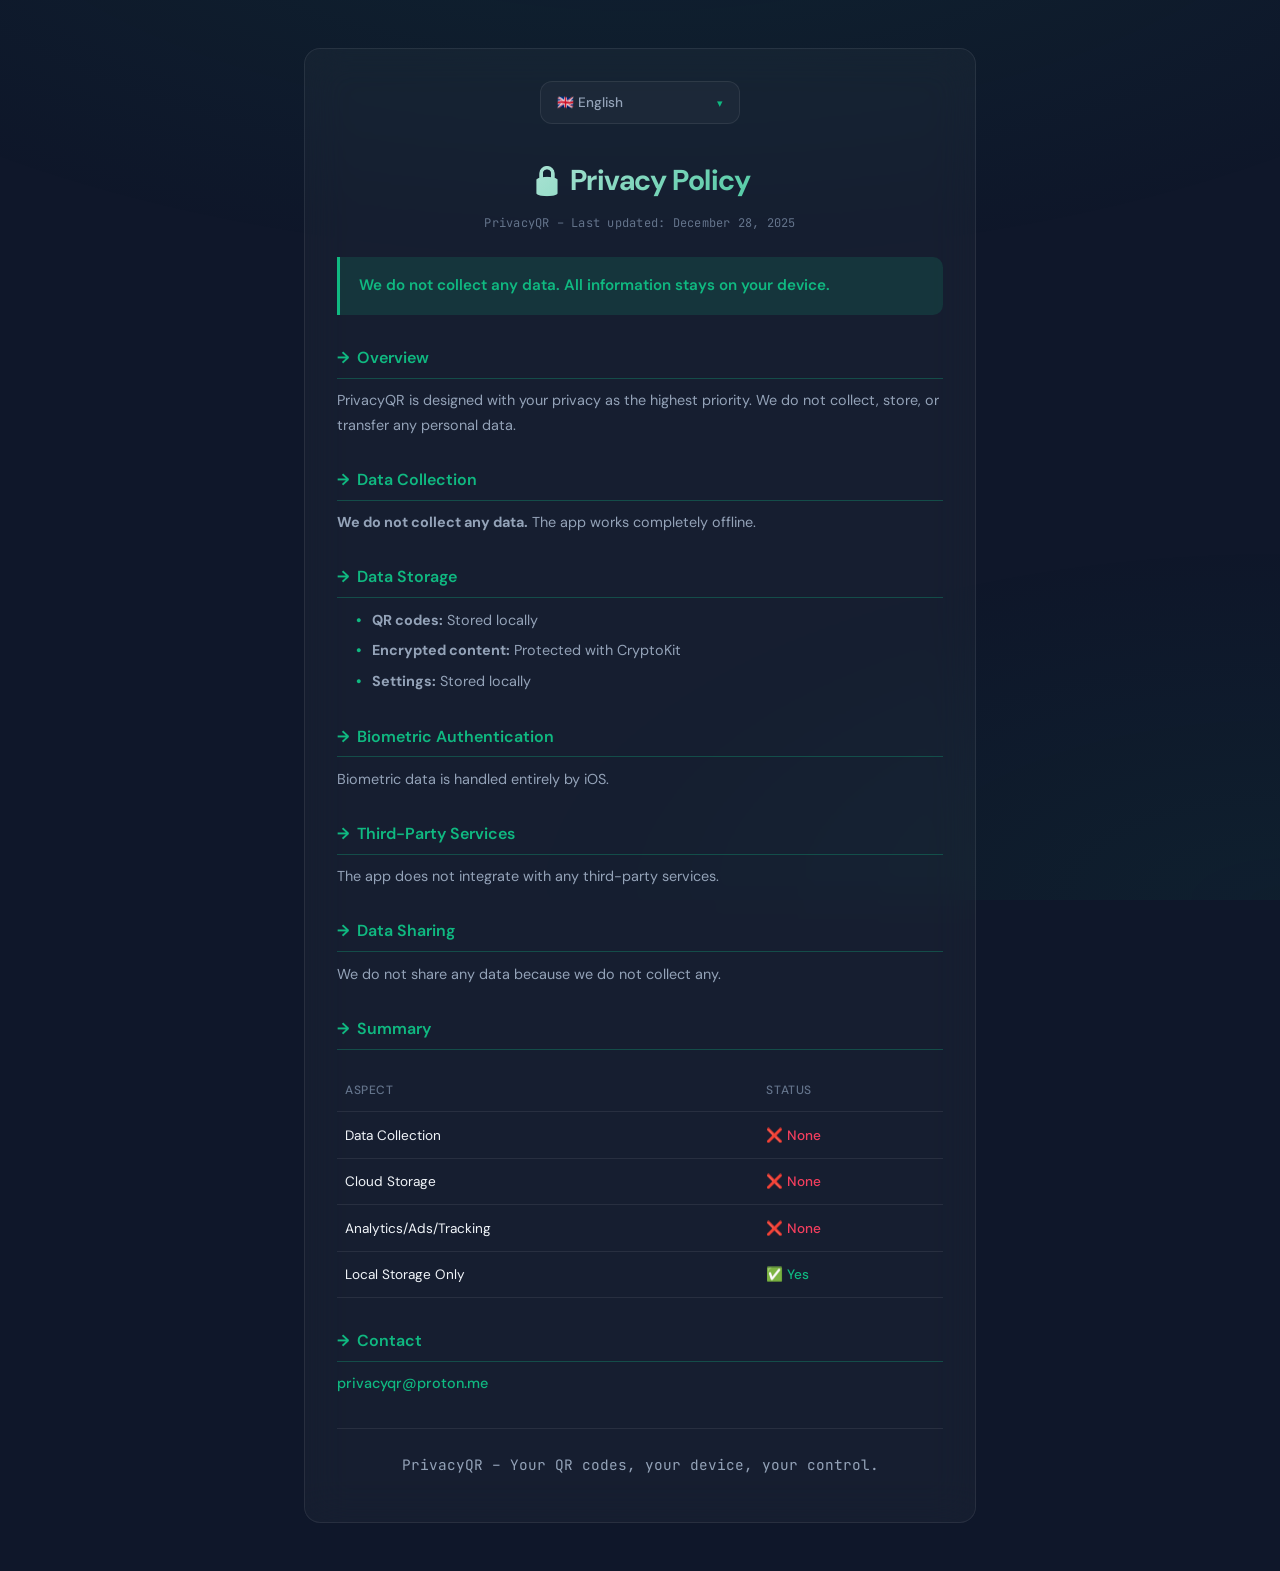
==== commit 4f83b5c5: "Add files via upload" ====
--- a/privacy-policy.html
+++ b/privacy-policy.html
@@ -5,7 +5,26 @@
     <meta charset="UTF-8">
     <meta name="viewport" content="width=device-width, initial-scale=1.0">
     <title>Privacy Policy – PrivacyQR</title>
+    <link rel="preconnect" href="https://fonts.googleapis.com">
+    <link rel="preconnect" href="https://fonts.gstatic.com" crossorigin>
+    <link
+        href="https://fonts.googleapis.com/css2?family=DM+Sans:wght@400;500;600;700&family=JetBrains+Mono:wght@500&display=swap"
+        rel="stylesheet">
     <style>
+        :root {
+            --trust-navy: #0F172A;
+            --trust-navy-light: #1E293B;
+            --secure-mint: #10B981;
+            --secure-mint-glow: rgba(16, 185, 129, 0.15);
+            --alert-coral: #F43F5E;
+            --text-primary: #F1F5F9;
+            --text-secondary: #94A3B8;
+            --text-muted: #64748B;
+            --surface: rgba(255, 255, 255, 0.03);
+            --border: rgba(255, 255, 255, 0.08);
+            --border-glow: rgba(16, 185, 129, 0.3);
+        }
+
         * {
             margin: 0;
             padding: 0;
@@ -13,147 +32,286 @@
         }
 
         body {
-            font-family: -apple-system, BlinkMacSystemFont, 'Segoe UI', Roboto, sans-serif;
-            background: linear-gradient(135deg, #0F172A 0%, #1E293B 100%);
-            color: #E2E8F0;
+            font-family: 'DM Sans', -apple-system, BlinkMacSystemFont, sans-serif;
+            background: var(--trust-navy);
+            color: var(--text-primary);
             min-height: 100vh;
-            padding: 2rem 1rem;
-            line-height: 1.6;
+            line-height: 1.7;
+            overflow-x: hidden;
+        }
+
+        .bg-pattern {
+            position: fixed;
+            top: 0;
+            left: 0;
+            right: 0;
+            bottom: 0;
+            background:
+                radial-gradient(ellipse 80% 50% at 50% -20%, rgba(16, 185, 129, 0.08), transparent),
+                radial-gradient(ellipse 60% 40% at 100% 100%, rgba(16, 185, 129, 0.05), transparent);
+            pointer-events: none;
+            z-index: 0;
         }
 
         .container {
-            max-width: 700px;
+            position: relative;
+            z-index: 1;
+            max-width: 720px;
             margin: 0 auto;
-            background: rgba(255, 255, 255, 0.05);
+            padding: 3rem 1.5rem;
+        }
+
+        .card {
+            background: var(--surface);
+            border: 1px solid var(--border);
             border-radius: 16px;
             padding: 2rem;
-            backdrop-filter: blur(10px);
-            border: 1px solid rgba(255, 255, 255, 0.1);
-        }
-
-        .language-selector {
+            backdrop-filter: blur(20px);
+            opacity: 0;
+            animation: slideUp 0.6s ease 0.2s forwards;
+        }
+
+        /* Language Selector Dropdown */
+        .lang-selector {
             display: flex;
             justify-content: center;
-            gap: 0.4rem;
-            margin-bottom: 1.5rem;
-            flex-wrap: wrap;
-        }
-
-        .lang-btn {
-            padding: 0.4rem 0.8rem;
-            border: 1px solid rgba(16, 185, 129, 0.5);
+            margin-bottom: 2rem;
+            position: relative;
+            z-index: 100;
+            opacity: 0;
+            animation: fadeIn 0.6s ease 0.1s forwards;
+        }
+
+        .lang-dropdown {
+            position: relative;
+            width: 200px;
+        }
+
+        .lang-dropdown-trigger {
+            width: 100%;
+            padding: 0.75rem 1rem;
+            background: var(--surface);
+            border: 1px solid var(--border);
+            border-radius: 12px;
+            color: var(--text-secondary);
+            font-family: 'DM Sans', sans-serif;
+            font-size: 0.85rem;
+            font-weight: 500;
+            cursor: pointer;
+            display: flex;
+            align-items: center;
+            justify-content: space-between;
+            transition: all 0.3s ease;
+            backdrop-filter: blur(10px);
+        }
+
+        .lang-dropdown-trigger:hover {
+            border-color: var(--border-glow);
+            background: rgba(255, 255, 255, 0.05);
+        }
+
+        .lang-dropdown-trigger .chevron {
+            font-size: 0.7rem;
+            transition: transform 0.3s ease;
+            color: var(--secure-mint);
+        }
+
+        .lang-dropdown.active .lang-dropdown-trigger .chevron {
+            transform: rotate(180deg);
+        }
+
+        .lang-dropdown-menu {
+            position: absolute;
+            top: calc(100% + 8px);
+            left: 0;
+            right: 0;
+            background: rgba(15, 23, 42, 0.95);
+            border: 1px solid var(--border);
+            border-radius: 12px;
+            overflow: hidden;
+            display: none;
+            flex-direction: column;
+            backdrop-filter: blur(20px);
+            box-shadow: 0 20px 40px rgba(0, 0, 0, 0.4);
+            max-height: 300px;
+            overflow-y: auto;
+            z-index: 101;
+        }
+
+        .lang-dropdown.active .lang-dropdown-menu {
+            display: flex;
+        }
+
+        .lang-option {
+            padding: 0.75rem 1rem;
+            font-size: 0.85rem;
+            color: var(--text-secondary);
+            cursor: pointer;
+            transition: all 0.2s ease;
+            display: flex;
+            align-items: center;
+            gap: 0.75rem;
+        }
+
+        .lang-option:hover {
+            background: var(--secure-mint-glow);
+            color: var(--secure-mint);
+        }
+
+        .lang-option.active {
+            background: var(--secure-mint);
+            color: var(--trust-navy);
+            font-weight: 600;
+        }
+
+        /* Custom Scrollbar for dropdown */
+        .lang-dropdown-menu::-webkit-scrollbar {
+            width: 4px;
+        }
+
+        .lang-dropdown-menu::-webkit-scrollbar-track {
             background: transparent;
-            color: #94A3B8;
-            border-radius: 20px;
-            cursor: pointer;
-            font-size: 0.75rem;
-            transition: all 0.2s;
-        }
-
-        .lang-btn:hover {
-            background: rgba(16, 185, 129, 0.1);
-            color: #10B981;
-        }
-
-        .lang-btn.active {
-            background: #10B981;
-            color: #0F172A;
-            border-color: #10B981;
+        }
+
+        .lang-dropdown-menu::-webkit-scrollbar-thumb {
+            background: var(--border);
+            border-radius: 10px;
         }
 
         h1 {
-            color: #10B981;
             font-size: 1.8rem;
+            font-weight: 700;
+            letter-spacing: -0.02em;
             margin-bottom: 0.5rem;
             text-align: center;
+            background: linear-gradient(135deg, var(--text-primary), var(--secure-mint));
+            -webkit-background-clip: text;
+            -webkit-text-fill-color: transparent;
+            background-clip: text;
         }
 
         .subtitle {
             text-align: center;
-            color: #94A3B8;
+            font-family: 'JetBrains Mono', monospace;
+            color: var(--text-muted);
             margin-bottom: 1.5rem;
-            font-size: 0.85rem;
+            font-size: 0.75rem;
+            letter-spacing: 0.02em;
         }
 
         h2 {
-            color: #10B981;
-            font-size: 1.1rem;
-            margin-top: 1.5rem;
-            margin-bottom: 0.5rem;
-            padding-bottom: 0.3rem;
-            border-bottom: 1px solid rgba(16, 185, 129, 0.3);
+            color: var(--secure-mint);
+            font-size: 1rem;
+            font-weight: 600;
+            margin-top: 1.8rem;
+            margin-bottom: 0.6rem;
+            padding-bottom: 0.4rem;
+            border-bottom: 1px solid var(--border-glow);
+            display: flex;
+            align-items: center;
+            gap: 0.5rem;
+        }
+
+        h2::before {
+            content: '→';
+            font-weight: 700;
         }
 
         p {
             margin-bottom: 0.8rem;
-            color: #CBD5E1;
+            color: var(--text-secondary);
             font-size: 0.9rem;
+            line-height: 1.7;
         }
 
         .highlight-box {
-            background: rgba(16, 185, 129, 0.1);
-            border-left: 4px solid #10B981;
-            padding: 0.8rem;
-            margin: 1rem 0;
-            border-radius: 0 8px 8px 0;
+            background: var(--secure-mint-glow);
+            border-left: 3px solid var(--secure-mint);
+            padding: 1rem 1.2rem;
+            margin: 1.2rem 0;
+            border-radius: 0 10px 10px 0;
         }
 
         .highlight-box p {
             margin: 0;
-            color: #10B981;
-            font-weight: 500;
+            color: var(--secure-mint);
+            font-weight: 600;
+            font-size: 0.95rem;
         }
 
         ul {
-            margin-left: 1.5rem;
+            margin-left: 1.2rem;
             margin-bottom: 1rem;
+            list-style: none;
         }
 
         li {
-            margin-bottom: 0.3rem;
-            color: #CBD5E1;
+            margin-bottom: 0.4rem;
+            color: var(--text-secondary);
             font-size: 0.9rem;
+            position: relative;
+            padding-left: 1rem;
+        }
+
+        li::before {
+            content: '•';
+            color: var(--secure-mint);
+            position: absolute;
+            left: 0;
+            font-weight: bold;
         }
 
         .summary-table {
             width: 100%;
-            margin: 1rem 0;
+            margin: 1.2rem 0;
             border-collapse: collapse;
             font-size: 0.85rem;
         }
 
         .summary-table th,
         .summary-table td {
-            padding: 0.5rem;
+            padding: 0.7rem 0.5rem;
             text-align: left;
-            border-bottom: 1px solid rgba(255, 255, 255, 0.1);
+            border-bottom: 1px solid var(--border);
         }
 
         .summary-table th {
-            color: #94A3B8;
+            color: var(--text-muted);
             font-weight: 500;
+            font-size: 0.75rem;
+            text-transform: uppercase;
+            letter-spacing: 0.05em;
         }
 
         .status-no {
-            color: #F43F5E;
+            color: var(--alert-coral);
+            font-weight: 500;
         }
 
         .status-yes {
-            color: #10B981;
+            color: var(--secure-mint);
+            font-weight: 500;
         }
 
         footer {
             text-align: center;
-            margin-top: 1.5rem;
-            padding-top: 1rem;
-            border-top: 1px solid rgba(255, 255, 255, 0.1);
-            color: #64748B;
-            font-size: 0.8rem;
+            margin-top: 2rem;
+            padding-top: 1.5rem;
+            border-top: 1px solid var(--border);
+            font-family: 'JetBrains Mono', monospace;
+            color: var(--text-muted);
+            font-size: 0.7rem;
         }
 
         a {
-            color: #10B981;
+            color: var(--secure-mint);
             text-decoration: none;
+            font-weight: 500;
+            transition: opacity 0.2s;
+        }
+
+        a:hover {
+            opacity: 0.8;
         }
 
         .lang-content {
@@ -163,706 +321,781 @@
         .lang-content.active {
             display: block;
         }
+
+        @keyframes fadeIn {
+            from {
+                opacity: 0;
+            }
+
+            to {
+                opacity: 1;
+            }
+        }
+
+        @keyframes slideUp {
+            from {
+                opacity: 0;
+                transform: translateY(20px);
+            }
+
+            to {
+                opacity: 1;
+                transform: translateY(0);
+            }
+        }
+
+        @media (max-width: 480px) {
+            .container {
+                padding: 2rem 1rem;
+            }
+
+            h1 {
+                font-size: 1.5rem;
+            }
+
+            .card {
+                padding: 1.5rem;
+            }
+        }
     </style>
 </head>
 
 <body>
+    <div class="bg-pattern"></div>
     <div class="container">
-        <div class="language-selector">
-            <button class="lang-btn active" onclick="setLanguage('sv')">🇸🇪 Svenska</button>
-            <button class="lang-btn" onclick="setLanguage('en')">🇬🇧 English</button>
-            <button class="lang-btn" onclick="setLanguage('de')">🇩🇪 Deutsch</button>
-            <button class="lang-btn" onclick="setLanguage('fr')">🇫🇷 Français</button>
-            <button class="lang-btn" onclick="setLanguage('da')">🇩🇰 Dansk</button>
-            <button class="lang-btn" onclick="setLanguage('nb')">🇳🇴 Norsk</button>
-            <button class="lang-btn" onclick="setLanguage('es')">🇪🇸 Español</button>
-            <button class="lang-btn" onclick="setLanguage('it')">🇮🇹 Italiano</button>
-            <button class="lang-btn" onclick="setLanguage('nl')">🇳🇱 Nederlands</button>
-            <button class="lang-btn" onclick="setLanguage('pl')">🇵🇱 Polski</button>
-            <button class="lang-btn" onclick="setLanguage('pt')">🇵🇹 Português</button>
-            <button class="lang-btn" onclick="setLanguage('el')">🇬🇷 Ελληνικά</button>
-            <button class="lang-btn" onclick="setLanguage('fi')">🇫🇮 Suomi</button>
-            <button class="lang-btn" onclick="setLanguage('cs')">🇨🇿 Čeština</button>
-            <button class="lang-btn" onclick="setLanguage('ro')">🇷🇴 Română</button>
-            <button class="lang-btn" onclick="setLanguage('hu')">🇭🇺 Magyar</button>
-        </div>
-
-        <!-- Swedish -->
-        <div id="content-sv" class="lang-content active">
-            <h1>🔒 Integritetspolicy</h1>
-            <p class="subtitle">PrivacyQR – Senast uppdaterad: 28 december 2025</p>
-            <div class="highlight-box">
-                <p>Vi samlar inte in någon data. All information stannar på din enhet.</p>
-            </div>
-            <h2>Översikt</h2>
-            <p>PrivacyQR är designad med din integritet som högsta prioritet. Vi samlar inte in, lagrar eller överför
-                någon personlig data till externa servrar.</p>
-            <h2>Datainsamling</h2>
-            <p><strong>Vi samlar inte in någon data.</strong> Appen fungerar helt offline.</p>
-            <h2>Datalagring</h2>
-            <ul>
-                <li><strong>QR-koder:</strong> Sparas lokalt</li>
-                <li><strong>Krypterat innehåll:</strong> Skyddas med CryptoKit</li>
-                <li><strong>Inställningar:</strong> Lagras lokalt</li>
-            </ul>
-            <h2>Biometrisk autentisering</h2>
-            <p>Biometrisk data hanteras helt av iOS.</p>
-            <h2>Tredjepartstjänster</h2>
-            <p>Appen integrerar inte med några tredjepartstjänster.</p>
-            <h2>Delning av data</h2>
-            <p>Vi delar ingen data eftersom vi inte samlar in någon.</p>
-            <h2>Sammanfattning</h2>
-            <table class="summary-table">
-                <tr>
-                    <th>Aspekt</th>
-                    <th>Status</th>
-                </tr>
-                <tr>
-                    <td>Datainsamling</td>
-                    <td class="status-no">❌ Ingen</td>
-                </tr>
-                <tr>
-                    <td>Molnlagring</td>
-                    <td class="status-no">❌ Ingen</td>
-                </tr>
-                <tr>
-                    <td>Analys/Reklam/Spårning</td>
-                    <td class="status-no">❌ Ingen</td>
-                </tr>
-                <tr>
-                    <td>Endast lokal lagring</td>
-                    <td class="status-yes">✅ Ja</td>
-                </tr>
-            </table>
-            <h2>Kontakt</h2>
-            <p><a href="mailto:privacyqr@proton.me">privacyqr@proton.me</a></p>
-            <footer>
-                <p>PrivacyQR – Dina QR-koder, din enhet, din kontroll.</p>
-            </footer>
-        </div>
-
-        <!-- English -->
-        <div id="content-en" class="lang-content">
-            <h1>🔒 Privacy Policy</h1>
-            <p class="subtitle">PrivacyQR – Last updated: December 28, 2025</p>
-            <div class="highlight-box">
-                <p>We do not collect any data. All information stays on your device.</p>
-            </div>
-            <h2>Overview</h2>
-            <p>PrivacyQR is designed with your privacy as the highest priority. We do not collect, store, or transfer
-                any personal data.</p>
-            <h2>Data Collection</h2>
-            <p><strong>We do not collect any data.</strong> The app works completely offline.</p>
-            <h2>Data Storage</h2>
-            <ul>
-                <li><strong>QR codes:</strong> Stored locally</li>
-                <li><strong>Encrypted content:</strong> Protected with CryptoKit</li>
-                <li><strong>Settings:</strong> Stored locally</li>
-            </ul>
-            <h2>Biometric Authentication</h2>
-            <p>Biometric data is handled entirely by iOS.</p>
-            <h2>Third-Party Services</h2>
-            <p>The app does not integrate with any third-party services.</p>
-            <h2>Data Sharing</h2>
-            <p>We do not share any data because we do not collect any.</p>
-            <h2>Summary</h2>
-            <table class="summary-table">
-                <tr>
-                    <th>Aspect</th>
-                    <th>Status</th>
-                </tr>
-                <tr>
-                    <td>Data Collection</td>
-                    <td class="status-no">❌ None</td>
-                </tr>
-                <tr>
-                    <td>Cloud Storage</td>
-                    <td class="status-no">❌ None</td>
-                </tr>
-                <tr>
-                    <td>Analytics/Ads/Tracking</td>
-                    <td class="status-no">❌ None</td>
-                </tr>
-                <tr>
-                    <td>Local Storage Only</td>
-                    <td class="status-yes">✅ Yes</td>
-                </tr>
-            </table>
-            <h2>Contact</h2>
-            <p><a href="mailto:privacyqr@proton.me">privacyqr@proton.me</a></p>
-            <footer>
-                <p>PrivacyQR – Your QR codes, your device, your control.</p>
-            </footer>
-        </div>
-
-        <!-- German -->
-        <div id="content-de" class="lang-content">
-            <h1>🔒 Datenschutzerklärung</h1>
-            <p class="subtitle">PrivacyQR – Zuletzt aktualisiert: 28. Dezember 2025</p>
-            <div class="highlight-box">
-                <p>Wir sammeln keine Daten. Alle Informationen bleiben auf deinem Gerät.</p>
-            </div>
-            <h2>Überblick</h2>
-            <p>PrivacyQR wurde mit deiner Privatsphäre als höchster Priorität entwickelt.</p>
-            <h2>Datenerfassung</h2>
-            <p><strong>Wir sammeln keine Daten.</strong> Die App funktioniert vollständig offline.</p>
-            <h2>Zusammenfassung</h2>
-            <table class="summary-table">
-                <tr>
-                    <th>Aspekt</th>
-                    <th>Status</th>
-                </tr>
-                <tr>
-                    <td>Datenerfassung</td>
-                    <td class="status-no">❌ Keine</td>
-                </tr>
-                <tr>
-                    <td>Cloud-Speicher</td>
-                    <td class="status-no">❌ Keiner</td>
-                </tr>
-                <tr>
-                    <td>Analyse/Werbung/Tracking</td>
-                    <td class="status-no">❌ Keines</td>
-                </tr>
-                <tr>
-                    <td>Nur lokale Speicherung</td>
-                    <td class="status-yes">✅ Ja</td>
-                </tr>
-            </table>
-            <h2>Kontakt</h2>
-            <p><a href="mailto:privacyqr@proton.me">privacyqr@proton.me</a></p>
-            <footer>
-                <p>PrivacyQR – Deine QR-Codes, dein Gerät, deine Kontrolle.</p>
-            </footer>
-        </div>
-
-        <!-- French -->
-        <div id="content-fr" class="lang-content">
-            <h1>🔒 Politique de confidentialité</h1>
-            <p class="subtitle">PrivacyQR – Dernière mise à jour : 28 décembre 2025</p>
-            <div class="highlight-box">
-                <p>Nous ne collectons aucune donnée. Toutes les informations restent sur votre appareil.</p>
-            </div>
-            <h2>Aperçu</h2>
-            <p>PrivacyQR est conçu avec votre confidentialité comme priorité absolue.</p>
-            <h2>Collecte de données</h2>
-            <p><strong>Nous ne collectons aucune donnée.</strong> L'application fonctionne hors ligne.</p>
-            <h2>Résumé</h2>
-            <table class="summary-table">
-                <tr>
-                    <th>Aspect</th>
-                    <th>Statut</th>
-                </tr>
-                <tr>
-                    <td>Collecte de données</td>
-                    <td class="status-no">❌ Aucune</td>
-                </tr>
-                <tr>
-                    <td>Stockage cloud</td>
-                    <td class="status-no">❌ Aucun</td>
-                </tr>
-                <tr>
-                    <td>Analyse/Publicité/Suivi</td>
-                    <td class="status-no">❌ Aucun</td>
-                </tr>
-                <tr>
-                    <td>Stockage local uniquement</td>
-                    <td class="status-yes">✅ Oui</td>
-                </tr>
-            </table>
-            <h2>Contact</h2>
-            <p><a href="mailto:privacyqr@proton.me">privacyqr@proton.me</a></p>
-            <footer>
-                <p>PrivacyQR – Vos codes QR, votre appareil, votre contrôle.</p>
-            </footer>
-        </div>
-
-        <!-- Danish -->
-        <div id="content-da" class="lang-content">
-            <h1>🔒 Privatlivspolitik</h1>
-            <p class="subtitle">PrivacyQR – Sidst opdateret: 28. december 2025</p>
-            <div class="highlight-box">
-                <p>Vi indsamler ingen data. Alle oplysninger forbliver på din enhed.</p>
-            </div>
-            <h2>Oversigt</h2>
-            <p>PrivacyQR er designet med dit privatliv som højeste prioritet.</p>
-            <h2>Sammenfatning</h2>
-            <table class="summary-table">
-                <tr>
-                    <th>Aspekt</th>
-                    <th>Status</th>
-                </tr>
-                <tr>
-                    <td>Dataindsamling</td>
-                    <td class="status-no">❌ Ingen</td>
-                </tr>
-                <tr>
-                    <td>Cloudlagring</td>
-                    <td class="status-no">❌ Ingen</td>
-                </tr>
-                <tr>
-                    <td>Analyse/Reklame/Sporing</td>
-                    <td class="status-no">❌ Ingen</td>
-                </tr>
-                <tr>
-                    <td>Kun lokal lagring</td>
-                    <td class="status-yes">✅ Ja</td>
-                </tr>
-            </table>
-            <h2>Kontakt</h2>
-            <p><a href="mailto:privacyqr@proton.me">privacyqr@proton.me</a></p>
-            <footer>
-                <p>PrivacyQR – Dine QR-koder, din enhed, din kontrol.</p>
-            </footer>
-        </div>
-
-        <!-- Norwegian -->
-        <div id="content-nb" class="lang-content">
-            <h1>🔒 Personvernerklæring</h1>
-            <p class="subtitle">PrivacyQR – Sist oppdatert: 28. desember 2025</p>
-            <div class="highlight-box">
-                <p>Vi samler ikke inn noen data. All informasjon forblir på enheten din.</p>
-            </div>
-            <h2>Oversikt</h2>
-            <p>PrivacyQR er designet med ditt personvern som høyeste prioritet.</p>
-            <h2>Sammendrag</h2>
-            <table class="summary-table">
-                <tr>
-                    <th>Aspekt</th>
-                    <th>Status</th>
-                </tr>
-                <tr>
-                    <td>Datainnsamling</td>
-                    <td class="status-no">❌ Ingen</td>
-                </tr>
-                <tr>
-                    <td>Skylagring</td>
-                    <td class="status-no">❌ Ingen</td>
-                </tr>
-                <tr>
-                    <td>Analyse/Reklame/Sporing</td>
-                    <td class="status-no">❌ Ingen</td>
-                </tr>
-                <tr>
-                    <td>Kun lokal lagring</td>
-                    <td class="status-yes">✅ Ja</td>
-                </tr>
-            </table>
-            <h2>Kontakt</h2>
-            <p><a href="mailto:privacyqr@proton.me">privacyqr@proton.me</a></p>
-            <footer>
-                <p>PrivacyQR – Dine QR-koder, din enhet, din kontroll.</p>
-            </footer>
-        </div>
-
-        <!-- Spanish -->
-        <div id="content-es" class="lang-content">
-            <h1>🔒 Política de privacidad</h1>
-            <p class="subtitle">PrivacyQR – Última actualización: 28 de diciembre de 2025</p>
-            <div class="highlight-box">
-                <p>No recopilamos ningún dato. Toda la información permanece en tu dispositivo.</p>
-            </div>
-            <h2>Resumen</h2>
-            <p>PrivacyQR está diseñado con tu privacidad como máxima prioridad.</p>
-            <h2>Resumen</h2>
-            <table class="summary-table">
-                <tr>
-                    <th>Aspecto</th>
-                    <th>Estado</th>
-                </tr>
-                <tr>
-                    <td>Recopilación de datos</td>
-                    <td class="status-no">❌ Ninguna</td>
-                </tr>
-                <tr>
-                    <td>Almacenamiento en la nube</td>
-                    <td class="status-no">❌ Ninguno</td>
-                </tr>
-                <tr>
-                    <td>Análisis/Publicidad/Seguimiento</td>
-                    <td class="status-no">❌ Ninguno</td>
-                </tr>
-                <tr>
-                    <td>Solo almacenamiento local</td>
-                    <td class="status-yes">✅ Sí</td>
-                </tr>
-            </table>
-            <h2>Contacto</h2>
-            <p><a href="mailto:privacyqr@proton.me">privacyqr@proton.me</a></p>
-            <footer>
-                <p>PrivacyQR – Tus códigos QR, tu dispositivo, tu control.</p>
-            </footer>
-        </div>
-
-        <!-- Italian -->
-        <div id="content-it" class="lang-content">
-            <h1>🔒 Informativa sulla privacy</h1>
-            <p class="subtitle">PrivacyQR – Ultimo aggiornamento: 28 dicembre 2025</p>
-            <div class="highlight-box">
-                <p>Non raccogliamo alcun dato. Tutte le informazioni rimangono sul tuo dispositivo.</p>
-            </div>
-            <h2>Panoramica</h2>
-            <p>PrivacyQR è progettato con la tua privacy come massima priorità.</p>
-            <h2>Riepilogo</h2>
-            <table class="summary-table">
-                <tr>
-                    <th>Aspetto</th>
-                    <th>Stato</th>
-                </tr>
-                <tr>
-                    <td>Raccolta dati</td>
-                    <td class="status-no">❌ Nessuna</td>
-                </tr>
-                <tr>
-                    <td>Archiviazione cloud</td>
-                    <td class="status-no">❌ Nessuna</td>
-                </tr>
-                <tr>
-                    <td>Analisi/Pubblicità/Tracciamento</td>
-                    <td class="status-no">❌ Nessuno</td>
-                </tr>
-                <tr>
-                    <td>Solo archiviazione locale</td>
-                    <td class="status-yes">✅ Sì</td>
-                </tr>
-            </table>
-            <h2>Contatto</h2>
-            <p><a href="mailto:privacyqr@proton.me">privacyqr@proton.me</a></p>
-            <footer>
-                <p>PrivacyQR – I tuoi codici QR, il tuo dispositivo, il tuo controllo.</p>
-            </footer>
-        </div>
-
-        <!-- Dutch -->
-        <div id="content-nl" class="lang-content">
-            <h1>🔒 Privacybeleid</h1>
-            <p class="subtitle">PrivacyQR – Laatst bijgewerkt: 28 december 2025</p>
-            <div class="highlight-box">
-                <p>We verzamelen geen gegevens. Alle informatie blijft op je apparaat.</p>
-            </div>
-            <h2>Overzicht</h2>
-            <p>PrivacyQR is ontworpen met jouw privacy als hoogste prioriteit.</p>
-            <h2>Samenvatting</h2>
-            <table class="summary-table">
-                <tr>
-                    <th>Aspect</th>
-                    <th>Status</th>
-                </tr>
-                <tr>
-                    <td>Gegevensverzameling</td>
-                    <td class="status-no">❌ Geen</td>
-                </tr>
-                <tr>
-                    <td>Cloudopslag</td>
-                    <td class="status-no">❌ Geen</td>
-                </tr>
-                <tr>
-                    <td>Analyse/Advertenties/Tracking</td>
-                    <td class="status-no">❌ Geen</td>
-                </tr>
-                <tr>
-                    <td>Alleen lokale opslag</td>
-                    <td class="status-yes">✅ Ja</td>
-                </tr>
-            </table>
-            <h2>Contact</h2>
-            <p><a href="mailto:privacyqr@proton.me">privacyqr@proton.me</a></p>
-            <footer>
-                <p>PrivacyQR – Jouw QR-codes, jouw apparaat, jouw controle.</p>
-            </footer>
-        </div>
-
-        <!-- Polish -->
-        <div id="content-pl" class="lang-content">
-            <h1>🔒 Polityka prywatności</h1>
-            <p class="subtitle">PrivacyQR – Ostatnia aktualizacja: 28 grudnia 2025</p>
-            <div class="highlight-box">
-                <p>Nie zbieramy żadnych danych. Wszystkie informacje pozostają na twoim urządzeniu.</p>
-            </div>
-            <h2>Przegląd</h2>
-            <p>PrivacyQR został zaprojektowany z twoją prywatnością jako najwyższym priorytetem.</p>
-            <h2>Podsumowanie</h2>
-            <table class="summary-table">
-                <tr>
-                    <th>Aspekt</th>
-                    <th>Status</th>
-                </tr>
-                <tr>
-                    <td>Zbieranie danych</td>
-                    <td class="status-no">❌ Brak</td>
-                </tr>
-                <tr>
-                    <td>Przechowywanie w chmurze</td>
-                    <td class="status-no">❌ Brak</td>
-                </tr>
-                <tr>
-                    <td>Analityka/Reklamy/Śledzenie</td>
-                    <td class="status-no">❌ Brak</td>
-                </tr>
-                <tr>
-                    <td>Tylko lokalne przechowywanie</td>
-                    <td class="status-yes">✅ Tak</td>
-                </tr>
-            </table>
-            <h2>Kontakt</h2>
-            <p><a href="mailto:privacyqr@proton.me">privacyqr@proton.me</a></p>
-            <footer>
-                <p>PrivacyQR – Twoje kody QR, twoje urządzenie, twoja kontrola.</p>
-            </footer>
-        </div>
-
-        <!-- Portuguese -->
-        <div id="content-pt" class="lang-content">
-            <h1>🔒 Política de Privacidade</h1>
-            <p class="subtitle">PrivacyQR – Última atualização: 28 de dezembro de 2025</p>
-            <div class="highlight-box">
-                <p>Não recolhemos quaisquer dados. Todas as informações permanecem no seu dispositivo.</p>
-            </div>
-            <h2>Visão geral</h2>
-            <p>O PrivacyQR foi concebido com a sua privacidade como prioridade máxima.</p>
-            <h2>Resumo</h2>
-            <table class="summary-table">
-                <tr>
-                    <th>Aspeto</th>
-                    <th>Estado</th>
-                </tr>
-                <tr>
-                    <td>Recolha de dados</td>
-                    <td class="status-no">❌ Nenhuma</td>
-                </tr>
-                <tr>
-                    <td>Armazenamento na nuvem</td>
-                    <td class="status-no">❌ Nenhum</td>
-                </tr>
-                <tr>
-                    <td>Análise/Publicidade/Rastreamento</td>
-                    <td class="status-no">❌ Nenhum</td>
-                </tr>
-                <tr>
-                    <td>Apenas armazenamento local</td>
-                    <td class="status-yes">✅ Sim</td>
-                </tr>
-            </table>
-            <h2>Contacto</h2>
-            <p><a href="mailto:privacyqr@proton.me">privacyqr@proton.me</a></p>
-            <footer>
-                <p>PrivacyQR – Os seus códigos QR, o seu dispositivo, o seu controlo.</p>
-            </footer>
-        </div>
-
-        <!-- Greek -->
-        <div id="content-el" class="lang-content">
-            <h1>🔒 Πολιτική Απορρήτου</h1>
-            <p class="subtitle">PrivacyQR – Τελευταία ενημέρωση: 28 Δεκεμβρίου 2025</p>
-            <div class="highlight-box">
-                <p>Δεν συλλέγουμε κανένα δεδομένο. Όλες οι πληροφορίες παραμένουν στη συσκευή σας.</p>
-            </div>
-            <h2>Επισκόπηση</h2>
-            <p>Το PrivacyQR σχεδιάστηκε με την ιδιωτικότητά σας ως ύψιστη προτεραιότητα.</p>
-            <h2>Περίληψη</h2>
-            <table class="summary-table">
-                <tr>
-                    <th>Πτυχή</th>
-                    <th>Κατάσταση</th>
-                </tr>
-                <tr>
-                    <td>Συλλογή δεδομένων</td>
-                    <td class="status-no">❌ Καμία</td>
-                </tr>
-                <tr>
-                    <td>Αποθήκευση στο cloud</td>
-                    <td class="status-no">❌ Καμία</td>
-                </tr>
-                <tr>
-                    <td>Ανάλυση/Διαφήμιση/Παρακολούθηση</td>
-                    <td class="status-no">❌ Καμία</td>
-                </tr>
-                <tr>
-                    <td>Μόνο τοπική αποθήκευση</td>
-                    <td class="status-yes">✅ Ναι</td>
-                </tr>
-            </table>
-            <h2>Επικοινωνία</h2>
-            <p><a href="mailto:privacyqr@proton.me">privacyqr@proton.me</a></p>
-            <footer>
-                <p>PrivacyQR – Οι κωδικοί QR σας, η συσκευή σας, ο έλεγχός σας.</p>
-            </footer>
-        </div>
-
-        <!-- Finnish -->
-        <div id="content-fi" class="lang-content">
-            <h1>🔒 Tietosuojakäytäntö</h1>
-            <p class="subtitle">PrivacyQR – Viimeksi päivitetty: 28. joulukuuta 2025</p>
-            <div class="highlight-box">
-                <p>Emme kerää mitään tietoja. Kaikki tiedot pysyvät laitteellasi.</p>
-            </div>
-            <h2>Yleiskatsaus</h2>
-            <p>PrivacyQR on suunniteltu yksityisyytesi ollessa korkein prioriteetti.</p>
-            <h2>Yhteenveto</h2>
-            <table class="summary-table">
-                <tr>
-                    <th>Näkökohta</th>
-                    <th>Tila</th>
-                </tr>
-                <tr>
-                    <td>Tietojen keruu</td>
-                    <td class="status-no">❌ Ei mitään</td>
-                </tr>
-                <tr>
-                    <td>Pilvipalvelu</td>
-                    <td class="status-no">❌ Ei mitään</td>
-                </tr>
-                <tr>
-                    <td>Analytiikka/Mainokset/Seuranta</td>
-                    <td class="status-no">❌ Ei mitään</td>
-                </tr>
-                <tr>
-                    <td>Vain paikallinen tallennus</td>
-                    <td class="status-yes">✅ Kyllä</td>
-                </tr>
-            </table>
-            <h2>Yhteystiedot</h2>
-            <p><a href="mailto:privacyqr@proton.me">privacyqr@proton.me</a></p>
-            <footer>
-                <p>PrivacyQR – Sinun QR-koodisi, sinun laitteesi, sinun hallintasi.</p>
-            </footer>
-        </div>
-
-        <!-- Czech -->
-        <div id="content-cs" class="lang-content">
-            <h1>🔒 Zásady ochrany osobních údajů</h1>
-            <p class="subtitle">PrivacyQR – Naposledy aktualizováno: 28. prosince 2025</p>
-            <div class="highlight-box">
-                <p>Neshromažďujeme žádná data. Všechny informace zůstávají na vašem zařízení.</p>
-            </div>
-            <h2>Přehled</h2>
-            <p>PrivacyQR byl navržen s vaším soukromím jako nejvyšší prioritou.</p>
-            <h2>Shrnutí</h2>
-            <table class="summary-table">
-                <tr>
-                    <th>Aspekt</th>
-                    <th>Stav</th>
-                </tr>
-                <tr>
-                    <td>Sběr dat</td>
-                    <td class="status-no">❌ Žádný</td>
-                </tr>
-                <tr>
-                    <td>Cloudové úložiště</td>
-                    <td class="status-no">❌ Žádné</td>
-                </tr>
-                <tr>
-                    <td>Analytika/Reklamy/Sledování</td>
-                    <td class="status-no">❌ Žádné</td>
-                </tr>
-                <tr>
-                    <td>Pouze místní úložiště</td>
-                    <td class="status-yes">✅ Ano</td>
-                </tr>
-            </table>
-            <h2>Kontakt</h2>
-            <p><a href="mailto:privacyqr@proton.me">privacyqr@proton.me</a></p>
-            <footer>
-                <p>PrivacyQR – Vaše QR kódy, vaše zařízení, vaše kontrola.</p>
-            </footer>
-        </div>
-
-        <!-- Romanian -->
-        <div id="content-ro" class="lang-content">
-            <h1>🔒 Politica de confidențialitate</h1>
-            <p class="subtitle">PrivacyQR – Ultima actualizare: 28 decembrie 2025</p>
-            <div class="highlight-box">
-                <p>Nu colectăm niciun fel de date. Toate informațiile rămân pe dispozitivul tău.</p>
-            </div>
-            <h2>Prezentare generală</h2>
-            <p>PrivacyQR a fost conceput cu confidențialitatea ta ca prioritate maximă.</p>
-            <h2>Rezumat</h2>
-            <table class="summary-table">
-                <tr>
-                    <th>Aspect</th>
-                    <th>Stare</th>
-                </tr>
-                <tr>
-                    <td>Colectarea datelor</td>
-                    <td class="status-no">❌ Niciuna</td>
-                </tr>
-                <tr>
-                    <td>Stocare în cloud</td>
-                    <td class="status-no">❌ Niciuna</td>
-                </tr>
-                <tr>
-                    <td>Analiză/Publicitate/Urmărire</td>
-                    <td class="status-no">❌ Niciuna</td>
-                </tr>
-                <tr>
-                    <td>Doar stocare locală</td>
-                    <td class="status-yes">✅ Da</td>
-                </tr>
-            </table>
-            <h2>Contact</h2>
-            <p><a href="mailto:privacyqr@proton.me">privacyqr@proton.me</a></p>
-            <footer>
-                <p>PrivacyQR – Codurile tale QR, dispozitivul tău, controlul tău.</p>
-            </footer>
-        </div>
-
-        <!-- Hungarian -->
-        <div id="content-hu" class="lang-content">
-            <h1>🔒 Adatvédelmi irányelvek</h1>
-            <p class="subtitle">PrivacyQR – Utolsó frissítés: 2025. december 28.</p>
-            <div class="highlight-box">
-                <p>Nem gyűjtünk semmilyen adatot. Minden információ az eszközén marad.</p>
-            </div>
-            <h2>Áttekintés</h2>
-            <p>A PrivacyQR az Ön magánéletének védelmét tartotta szem előtt.</p>
-            <h2>Összefoglalás</h2>
-            <table class="summary-table">
-                <tr>
-                    <th>Szempont</th>
-                    <th>Állapot</th>
-                </tr>
-                <tr>
-                    <td>Adatgyűjtés</td>
-                    <td class="status-no">❌ Nincs</td>
-                </tr>
-                <tr>
-                    <td>Felhőtárolás</td>
-                    <td class="status-no">❌ Nincs</td>
-                </tr>
-                <tr>
-                    <td>Elemzés/Hirdetések/Követés</td>
-                    <td class="status-no">❌ Nincs</td>
-                </tr>
-                <tr>
-                    <td>Csak helyi tárolás</td>
-                    <td class="status-yes">✅ Igen</td>
-                </tr>
-            </table>
-            <h2>Kapcsolat</h2>
-            <p><a href="mailto:privacyqr@proton.me">privacyqr@proton.me</a></p>
-            <footer>
-                <p>PrivacyQR – Az Ön QR-kódjai, az Ön eszköze, az Ön irányítása.</p>
-            </footer>
+        <div class="card">
+            <div class="lang-selector">
+                <div class="lang-dropdown" id="langDropdown">
+                    <button class="lang-dropdown-trigger" onclick="toggleLangMenu()">
+                        <span id="currentLangDisplay">🇸🇪 Svenska</span>
+                        <span class="chevron">▾</span>
+                    </button>
+                    <div class="lang-dropdown-menu" id="langMenu">
+                        <div class="lang-option active" onclick="setLanguage('sv')">🇸🇪 Svenska</div>
+                        <div class="lang-option" onclick="setLanguage('en')">🇬🇧 English</div>
+                        <div class="lang-option" onclick="setLanguage('de')">🇩🇪 Deutsch</div>
+                        <div class="lang-option" onclick="setLanguage('fr')">🇫🇷 Français</div>
+                        <div class="lang-option" onclick="setLanguage('da')">🇩🇰 Dansk</div>
+                        <div class="lang-option" onclick="setLanguage('nb')">🇳🇴 Norsk</div>
+                        <div class="lang-option" onclick="setLanguage('es')">🇪🇸 Español</div>
+                        <div class="lang-option" onclick="setLanguage('it')">🇮🇹 Italiano</div>
+                        <div class="lang-option" onclick="setLanguage('nl')">🇳🇱 Nederlands</div>
+                        <div class="lang-option" onclick="setLanguage('pl')">🇵🇱 Polski</div>
+                        <div class="lang-option" onclick="setLanguage('pt')">🇵🇹 Português</div>
+                        <div class="lang-option" onclick="setLanguage('el')">🇬🇷 Ελληνικά</div>
+                        <div class="lang-option" onclick="setLanguage('fi')">🇫🇮 Suomi</div>
+                        <div class="lang-option" onclick="setLanguage('cs')">🇨🇿 Čeština</div>
+                        <div class="lang-option" onclick="setLanguage('ro')">🇷🇴 Română</div>
+                        <div class="lang-option" onclick="setLanguage('hu')">🇭🇺 Magyar</div>
+                    </div>
+                </div>
+            </div>
+
+            <!-- Swedish -->
+            <div id="content-sv" class="lang-content active">
+                <h1>🔒 Integritetspolicy</h1>
+                <p class="subtitle">PrivacyQR – Senast uppdaterad: 28 december 2025</p>
+                <div class="highlight-box">
+                    <p>Vi samlar inte in någon data. All information stannar på din enhet.</p>
+                </div>
+                <h2>Översikt</h2>
+                <p>PrivacyQR är designad med din integritet som högsta prioritet. Vi samlar inte in, lagrar eller
+                    överför
+                    någon personlig data till externa servrar.</p>
+                <h2>Datainsamling</h2>
+                <p><strong>Vi samlar inte in någon data.</strong> Appen fungerar helt offline.</p>
+                <h2>Datalagring</h2>
+                <ul>
+                    <li><strong>QR-koder:</strong> Sparas lokalt</li>
+                    <li><strong>Krypterat innehåll:</strong> Skyddas med CryptoKit</li>
+                    <li><strong>Inställningar:</strong> Lagras lokalt</li>
+                </ul>
+                <h2>Biometrisk autentisering</h2>
+                <p>Biometrisk data hanteras helt av iOS.</p>
+                <h2>Tredjepartstjänster</h2>
+                <p>Appen integrerar inte med några tredjepartstjänster.</p>
+                <h2>Delning av data</h2>
+                <p>Vi delar ingen data eftersom vi inte samlar in någon.</p>
+                <h2>Sammanfattning</h2>
+                <table class="summary-table">
+                    <tr>
+                        <th>Aspekt</th>
+                        <th>Status</th>
+                    </tr>
+                    <tr>
+                        <td>Datainsamling</td>
+                        <td class="status-no">❌ Ingen</td>
+                    </tr>
+                    <tr>
+                        <td>Molnlagring</td>
+                        <td class="status-no">❌ Ingen</td>
+                    </tr>
+                    <tr>
+                        <td>Analys/Reklam/Spårning</td>
+                        <td class="status-no">❌ Ingen</td>
+                    </tr>
+                    <tr>
+                        <td>Endast lokal lagring</td>
+                        <td class="status-yes">✅ Ja</td>
+                    </tr>
+                </table>
+                <h2>Kontakt</h2>
+                <p><a href="mailto:privacyqr@proton.me">privacyqr@proton.me</a></p>
+                <footer>
+                    <p>PrivacyQR – Dina QR-koder, din enhet, din kontroll.</p>
+                </footer>
+            </div>
+
+            <!-- English -->
+            <div id="content-en" class="lang-content">
+                <h1>🔒 Privacy Policy</h1>
+                <p class="subtitle">PrivacyQR – Last updated: December 28, 2025</p>
+                <div class="highlight-box">
+                    <p>We do not collect any data. All information stays on your device.</p>
+                </div>
+                <h2>Overview</h2>
+                <p>PrivacyQR is designed with your privacy as the highest priority. We do not collect, store, or
+                    transfer
+                    any personal data.</p>
+                <h2>Data Collection</h2>
+                <p><strong>We do not collect any data.</strong> The app works completely offline.</p>
+                <h2>Data Storage</h2>
+                <ul>
+                    <li><strong>QR codes:</strong> Stored locally</li>
+                    <li><strong>Encrypted content:</strong> Protected with CryptoKit</li>
+                    <li><strong>Settings:</strong> Stored locally</li>
+                </ul>
+                <h2>Biometric Authentication</h2>
+                <p>Biometric data is handled entirely by iOS.</p>
+                <h2>Third-Party Services</h2>
+                <p>The app does not integrate with any third-party services.</p>
+                <h2>Data Sharing</h2>
+                <p>We do not share any data because we do not collect any.</p>
+                <h2>Summary</h2>
+                <table class="summary-table">
+                    <tr>
+                        <th>Aspect</th>
+                        <th>Status</th>
+                    </tr>
+                    <tr>
+                        <td>Data Collection</td>
+                        <td class="status-no">❌ None</td>
+                    </tr>
+                    <tr>
+                        <td>Cloud Storage</td>
+                        <td class="status-no">❌ None</td>
+                    </tr>
+                    <tr>
+                        <td>Analytics/Ads/Tracking</td>
+                        <td class="status-no">❌ None</td>
+                    </tr>
+                    <tr>
+                        <td>Local Storage Only</td>
+                        <td class="status-yes">✅ Yes</td>
+                    </tr>
+                </table>
+                <h2>Contact</h2>
+                <p><a href="mailto:privacyqr@proton.me">privacyqr@proton.me</a></p>
+                <footer>
+                    <p>PrivacyQR – Your QR codes, your device, your control.</p>
+                </footer>
+            </div>
+
+            <!-- German -->
+            <div id="content-de" class="lang-content">
+                <h1>🔒 Datenschutzerklärung</h1>
+                <p class="subtitle">PrivacyQR – Zuletzt aktualisiert: 28. Dezember 2025</p>
+                <div class="highlight-box">
+                    <p>Wir sammeln keine Daten. Alle Informationen bleiben auf deinem Gerät.</p>
+                </div>
+                <h2>Überblick</h2>
+                <p>PrivacyQR wurde mit deiner Privatsphäre als höchster Priorität entwickelt.</p>
+                <h2>Datenerfassung</h2>
+                <p><strong>Wir sammeln keine Daten.</strong> Die App funktioniert vollständig offline.</p>
+                <h2>Zusammenfassung</h2>
+                <table class="summary-table">
+                    <tr>
+                        <th>Aspekt</th>
+                        <th>Status</th>
+                    </tr>
+                    <tr>
+                        <td>Datenerfassung</td>
+                        <td class="status-no">❌ Keine</td>
+                    </tr>
+                    <tr>
+                        <td>Cloud-Speicher</td>
+                        <td class="status-no">❌ Keiner</td>
+                    </tr>
+                    <tr>
+                        <td>Analyse/Werbung/Tracking</td>
+                        <td class="status-no">❌ Keines</td>
+                    </tr>
+                    <tr>
+                        <td>Nur lokale Speicherung</td>
+                        <td class="status-yes">✅ Ja</td>
+                    </tr>
+                </table>
+                <h2>Kontakt</h2>
+                <p><a href="mailto:privacyqr@proton.me">privacyqr@proton.me</a></p>
+                <footer>
+                    <p>PrivacyQR – Deine QR-Codes, dein Gerät, deine Kontrolle.</p>
+                </footer>
+            </div>
+
+            <!-- French -->
+            <div id="content-fr" class="lang-content">
+                <h1>🔒 Politique de confidentialité</h1>
+                <p class="subtitle">PrivacyQR – Dernière mise à jour : 28 décembre 2025</p>
+                <div class="highlight-box">
+                    <p>Nous ne collectons aucune donnée. Toutes les informations restent sur votre appareil.</p>
+                </div>
+                <h2>Aperçu</h2>
+                <p>PrivacyQR est conçu avec votre confidentialité comme priorité absolue.</p>
+                <h2>Collecte de données</h2>
+                <p><strong>Nous ne collectons aucune donnée.</strong> L'application fonctionne hors ligne.</p>
+                <h2>Résumé</h2>
+                <table class="summary-table">
+                    <tr>
+                        <th>Aspect</th>
+                        <th>Statut</th>
+                    </tr>
+                    <tr>
+                        <td>Collecte de données</td>
+                        <td class="status-no">❌ Aucune</td>
+                    </tr>
+                    <tr>
+                        <td>Stockage cloud</td>
+                        <td class="status-no">❌ Aucun</td>
+                    </tr>
+                    <tr>
+                        <td>Analyse/Publicité/Suivi</td>
+                        <td class="status-no">❌ Aucun</td>
+                    </tr>
+                    <tr>
+                        <td>Stockage local uniquement</td>
+                        <td class="status-yes">✅ Oui</td>
+                    </tr>
+                </table>
+                <h2>Contact</h2>
+                <p><a href="mailto:privacyqr@proton.me">privacyqr@proton.me</a></p>
+                <footer>
+                    <p>PrivacyQR – Vos codes QR, votre appareil, votre contrôle.</p>
+                </footer>
+            </div>
+
+            <!-- Danish -->
+            <div id="content-da" class="lang-content">
+                <h1>🔒 Privatlivspolitik</h1>
+                <p class="subtitle">PrivacyQR – Sidst opdateret: 28. december 2025</p>
+                <div class="highlight-box">
+                    <p>Vi indsamler ingen data. Alle oplysninger forbliver på din enhed.</p>
+                </div>
+                <h2>Oversigt</h2>
+                <p>PrivacyQR er designet med dit privatliv som højeste prioritet.</p>
+                <h2>Sammenfatning</h2>
+                <table class="summary-table">
+                    <tr>
+                        <th>Aspekt</th>
+                        <th>Status</th>
+                    </tr>
+                    <tr>
+                        <td>Dataindsamling</td>
+                        <td class="status-no">❌ Ingen</td>
+                    </tr>
+                    <tr>
+                        <td>Cloudlagring</td>
+                        <td class="status-no">❌ Ingen</td>
+                    </tr>
+                    <tr>
+                        <td>Analyse/Reklame/Sporing</td>
+                        <td class="status-no">❌ Ingen</td>
+                    </tr>
+                    <tr>
+                        <td>Kun lokal lagring</td>
+                        <td class="status-yes">✅ Ja</td>
+                    </tr>
+                </table>
+                <h2>Kontakt</h2>
+                <p><a href="mailto:privacyqr@proton.me">privacyqr@proton.me</a></p>
+                <footer>
+                    <p>PrivacyQR – Dine QR-koder, din enhed, din kontrol.</p>
+                </footer>
+            </div>
+
+            <!-- Norwegian -->
+            <div id="content-nb" class="lang-content">
+                <h1>🔒 Personvernerklæring</h1>
+                <p class="subtitle">PrivacyQR – Sist oppdatert: 28. desember 2025</p>
+                <div class="highlight-box">
+                    <p>Vi samler ikke inn noen data. All informasjon forblir på enheten din.</p>
+                </div>
+                <h2>Oversikt</h2>
+                <p>PrivacyQR er designet med ditt personvern som høyeste prioritet.</p>
+                <h2>Sammendrag</h2>
+                <table class="summary-table">
+                    <tr>
+                        <th>Aspekt</th>
+                        <th>Status</th>
+                    </tr>
+                    <tr>
+                        <td>Datainnsamling</td>
+                        <td class="status-no">❌ Ingen</td>
+                    </tr>
+                    <tr>
+                        <td>Skylagring</td>
+                        <td class="status-no">❌ Ingen</td>
+                    </tr>
+                    <tr>
+                        <td>Analyse/Reklame/Sporing</td>
+                        <td class="status-no">❌ Ingen</td>
+                    </tr>
+                    <tr>
+                        <td>Kun lokal lagring</td>
+                        <td class="status-yes">✅ Ja</td>
+                    </tr>
+                </table>
+                <h2>Kontakt</h2>
+                <p><a href="mailto:privacyqr@proton.me">privacyqr@proton.me</a></p>
+                <footer>
+                    <p>PrivacyQR – Dine QR-koder, din enhet, din kontroll.</p>
+                </footer>
+            </div>
+
+            <!-- Spanish -->
+            <div id="content-es" class="lang-content">
+                <h1>🔒 Política de privacidad</h1>
+                <p class="subtitle">PrivacyQR – Última actualización: 28 de diciembre de 2025</p>
+                <div class="highlight-box">
+                    <p>No recopilamos ningún dato. Toda la información permanece en tu dispositivo.</p>
+                </div>
+                <h2>Resumen</h2>
+                <p>PrivacyQR está diseñado con tu privacidad como máxima prioridad.</p>
+                <h2>Resumen</h2>
+                <table class="summary-table">
+                    <tr>
+                        <th>Aspecto</th>
+                        <th>Estado</th>
+                    </tr>
+                    <tr>
+                        <td>Recopilación de datos</td>
+                        <td class="status-no">❌ Ninguna</td>
+                    </tr>
+                    <tr>
+                        <td>Almacenamiento en la nube</td>
+                        <td class="status-no">❌ Ninguno</td>
+                    </tr>
+                    <tr>
+                        <td>Análisis/Publicidad/Seguimiento</td>
+                        <td class="status-no">❌ Ninguno</td>
+                    </tr>
+                    <tr>
+                        <td>Solo almacenamiento local</td>
+                        <td class="status-yes">✅ Sí</td>
+                    </tr>
+                </table>
+                <h2>Contacto</h2>
+                <p><a href="mailto:privacyqr@proton.me">privacyqr@proton.me</a></p>
+                <footer>
+                    <p>PrivacyQR – Tus códigos QR, tu dispositivo, tu control.</p>
+                </footer>
+            </div>
+
+            <!-- Italian -->
+            <div id="content-it" class="lang-content">
+                <h1>🔒 Informativa sulla privacy</h1>
+                <p class="subtitle">PrivacyQR – Ultimo aggiornamento: 28 dicembre 2025</p>
+                <div class="highlight-box">
+                    <p>Non raccogliamo alcun dato. Tutte le informazioni rimangono sul tuo dispositivo.</p>
+                </div>
+                <h2>Panoramica</h2>
+                <p>PrivacyQR è progettato con la tua privacy come massima priorità.</p>
+                <h2>Riepilogo</h2>
+                <table class="summary-table">
+                    <tr>
+                        <th>Aspetto</th>
+                        <th>Stato</th>
+                    </tr>
+                    <tr>
+                        <td>Raccolta dati</td>
+                        <td class="status-no">❌ Nessuna</td>
+                    </tr>
+                    <tr>
+                        <td>Archiviazione cloud</td>
+                        <td class="status-no">❌ Nessuna</td>
+                    </tr>
+                    <tr>
+                        <td>Analisi/Pubblicità/Tracciamento</td>
+                        <td class="status-no">❌ Nessuno</td>
+                    </tr>
+                    <tr>
+                        <td>Solo archiviazione locale</td>
+                        <td class="status-yes">✅ Sì</td>
+                    </tr>
+                </table>
+                <h2>Contatto</h2>
+                <p><a href="mailto:privacyqr@proton.me">privacyqr@proton.me</a></p>
+                <footer>
+                    <p>PrivacyQR – I tuoi codici QR, il tuo dispositivo, il tuo controllo.</p>
+                </footer>
+            </div>
+
+            <!-- Dutch -->
+            <div id="content-nl" class="lang-content">
+                <h1>🔒 Privacybeleid</h1>
+                <p class="subtitle">PrivacyQR – Laatst bijgewerkt: 28 december 2025</p>
+                <div class="highlight-box">
+                    <p>We verzamelen geen gegevens. Alle informatie blijft op je apparaat.</p>
+                </div>
+                <h2>Overzicht</h2>
+                <p>PrivacyQR is ontworpen met jouw privacy als hoogste prioriteit.</p>
+                <h2>Samenvatting</h2>
+                <table class="summary-table">
+                    <tr>
+                        <th>Aspect</th>
+                        <th>Status</th>
+                    </tr>
+                    <tr>
+                        <td>Gegevensverzameling</td>
+                        <td class="status-no">❌ Geen</td>
+                    </tr>
+                    <tr>
+                        <td>Cloudopslag</td>
+                        <td class="status-no">❌ Geen</td>
+                    </tr>
+                    <tr>
+                        <td>Analyse/Advertenties/Tracking</td>
+                        <td class="status-no">❌ Geen</td>
+                    </tr>
+                    <tr>
+                        <td>Alleen lokale opslag</td>
+                        <td class="status-yes">✅ Ja</td>
+                    </tr>
+                </table>
+                <h2>Contact</h2>
+                <p><a href="mailto:privacyqr@proton.me">privacyqr@proton.me</a></p>
+                <footer>
+                    <p>PrivacyQR – Jouw QR-codes, jouw apparaat, jouw controle.</p>
+                </footer>
+            </div>
+
+            <!-- Polish -->
+            <div id="content-pl" class="lang-content">
+                <h1>🔒 Polityka prywatności</h1>
+                <p class="subtitle">PrivacyQR – Ostatnia aktualizacja: 28 grudnia 2025</p>
+                <div class="highlight-box">
+                    <p>Nie zbieramy żadnych danych. Wszystkie informacje pozostają na twoim urządzeniu.</p>
+                </div>
+                <h2>Przegląd</h2>
+                <p>PrivacyQR został zaprojektowany z twoją prywatnością jako najwyższym priorytetem.</p>
+                <h2>Podsumowanie</h2>
+                <table class="summary-table">
+                    <tr>
+                        <th>Aspekt</th>
+                        <th>Status</th>
+                    </tr>
+                    <tr>
+                        <td>Zbieranie danych</td>
+                        <td class="status-no">❌ Brak</td>
+                    </tr>
+                    <tr>
+                        <td>Przechowywanie w chmurze</td>
+                        <td class="status-no">❌ Brak</td>
+                    </tr>
+                    <tr>
+                        <td>Analityka/Reklamy/Śledzenie</td>
+                        <td class="status-no">❌ Brak</td>
+                    </tr>
+                    <tr>
+                        <td>Tylko lokalne przechowywanie</td>
+                        <td class="status-yes">✅ Tak</td>
+                    </tr>
+                </table>
+                <h2>Kontakt</h2>
+                <p><a href="mailto:privacyqr@proton.me">privacyqr@proton.me</a></p>
+                <footer>
+                    <p>PrivacyQR – Twoje kody QR, twoje urządzenie, twoja kontrola.</p>
+                </footer>
+            </div>
+
+            <!-- Portuguese -->
+            <div id="content-pt" class="lang-content">
+                <h1>🔒 Política de Privacidade</h1>
+                <p class="subtitle">PrivacyQR – Última atualização: 28 de dezembro de 2025</p>
+                <div class="highlight-box">
+                    <p>Não recolhemos quaisquer dados. Todas as informações permanecem no seu dispositivo.</p>
+                </div>
+                <h2>Visão geral</h2>
+                <p>O PrivacyQR foi concebido com a sua privacidade como prioridade máxima.</p>
+                <h2>Resumo</h2>
+                <table class="summary-table">
+                    <tr>
+                        <th>Aspeto</th>
+                        <th>Estado</th>
+                    </tr>
+                    <tr>
+                        <td>Recolha de dados</td>
+                        <td class="status-no">❌ Nenhuma</td>
+                    </tr>
+                    <tr>
+                        <td>Armazenamento na nuvem</td>
+                        <td class="status-no">❌ Nenhum</td>
+                    </tr>
+                    <tr>
+                        <td>Análise/Publicidade/Rastreamento</td>
+                        <td class="status-no">❌ Nenhum</td>
+                    </tr>
+                    <tr>
+                        <td>Apenas armazenamento local</td>
+                        <td class="status-yes">✅ Sim</td>
+                    </tr>
+                </table>
+                <h2>Contacto</h2>
+                <p><a href="mailto:privacyqr@proton.me">privacyqr@proton.me</a></p>
+                <footer>
+                    <p>PrivacyQR – Os seus códigos QR, o seu dispositivo, o seu controlo.</p>
+                </footer>
+            </div>
+
+            <!-- Greek -->
+            <div id="content-el" class="lang-content">
+                <h1>🔒 Πολιτική Απορρήτου</h1>
+                <p class="subtitle">PrivacyQR – Τελευταία ενημέρωση: 28 Δεκεμβρίου 2025</p>
+                <div class="highlight-box">
+                    <p>Δεν συλλέγουμε κανένα δεδομένο. Όλες οι πληροφορίες παραμένουν στη συσκευή σας.</p>
+                </div>
+                <h2>Επισκόπηση</h2>
+                <p>Το PrivacyQR σχεδιάστηκε με την ιδιωτικότητά σας ως ύψιστη προτεραιότητα.</p>
+                <h2>Περίληψη</h2>
+                <table class="summary-table">
+                    <tr>
+                        <th>Πτυχή</th>
+                        <th>Κατάσταση</th>
+                    </tr>
+                    <tr>
+                        <td>Συλλογή δεδομένων</td>
+                        <td class="status-no">❌ Καμία</td>
+                    </tr>
+                    <tr>
+                        <td>Αποθήκευση στο cloud</td>
+                        <td class="status-no">❌ Καμία</td>
+                    </tr>
+                    <tr>
+                        <td>Ανάλυση/Διαφήμιση/Παρακολούθηση</td>
+                        <td class="status-no">❌ Καμία</td>
+                    </tr>
+                    <tr>
+                        <td>Μόνο τοπική αποθήκευση</td>
+                        <td class="status-yes">✅ Ναι</td>
+                    </tr>
+                </table>
+                <h2>Επικοινωνία</h2>
+                <p><a href="mailto:privacyqr@proton.me">privacyqr@proton.me</a></p>
+                <footer>
+                    <p>PrivacyQR – Οι κωδικοί QR σας, η συσκευή σας, ο έλεγχός σας.</p>
+                </footer>
+            </div>
+
+            <!-- Finnish -->
+            <div id="content-fi" class="lang-content">
+                <h1>🔒 Tietosuojakäytäntö</h1>
+                <p class="subtitle">PrivacyQR – Viimeksi päivitetty: 28. joulukuuta 2025</p>
+                <div class="highlight-box">
+                    <p>Emme kerää mitään tietoja. Kaikki tiedot pysyvät laitteellasi.</p>
+                </div>
+                <h2>Yleiskatsaus</h2>
+                <p>PrivacyQR on suunniteltu yksityisyytesi ollessa korkein prioriteetti.</p>
+                <h2>Yhteenveto</h2>
+                <table class="summary-table">
+                    <tr>
+                        <th>Näkökohta</th>
+                        <th>Tila</th>
+                    </tr>
+                    <tr>
+                        <td>Tietojen keruu</td>
+                        <td class="status-no">❌ Ei mitään</td>
+                    </tr>
+                    <tr>
+                        <td>Pilvipalvelu</td>
+                        <td class="status-no">❌ Ei mitään</td>
+                    </tr>
+                    <tr>
+                        <td>Analytiikka/Mainokset/Seuranta</td>
+                        <td class="status-no">❌ Ei mitään</td>
+                    </tr>
+                    <tr>
+                        <td>Vain paikallinen tallennus</td>
+                        <td class="status-yes">✅ Kyllä</td>
+                    </tr>
+                </table>
+                <h2>Yhteystiedot</h2>
+                <p><a href="mailto:privacyqr@proton.me">privacyqr@proton.me</a></p>
+                <footer>
+                    <p>PrivacyQR – Sinun QR-koodisi, sinun laitteesi, sinun hallintasi.</p>
+                </footer>
+            </div>
+
+            <!-- Czech -->
+            <div id="content-cs" class="lang-content">
+                <h1>🔒 Zásady ochrany osobních údajů</h1>
+                <p class="subtitle">PrivacyQR – Naposledy aktualizováno: 28. prosince 2025</p>
+                <div class="highlight-box">
+                    <p>Neshromažďujeme žádná data. Všechny informace zůstávají na vašem zařízení.</p>
+                </div>
+                <h2>Přehled</h2>
+                <p>PrivacyQR byl navržen s vaším soukromím jako nejvyšší prioritou.</p>
+                <h2>Shrnutí</h2>
+                <table class="summary-table">
+                    <tr>
+                        <th>Aspekt</th>
+                        <th>Stav</th>
+                    </tr>
+                    <tr>
+                        <td>Sběr dat</td>
+                        <td class="status-no">❌ Žádný</td>
+                    </tr>
+                    <tr>
+                        <td>Cloudové úložiště</td>
+                        <td class="status-no">❌ Žádné</td>
+                    </tr>
+                    <tr>
+                        <td>Analytika/Reklamy/Sledování</td>
+                        <td class="status-no">❌ Žádné</td>
+                    </tr>
+                    <tr>
+                        <td>Pouze místní úložiště</td>
+                        <td class="status-yes">✅ Ano</td>
+                    </tr>
+                </table>
+                <h2>Kontakt</h2>
+                <p><a href="mailto:privacyqr@proton.me">privacyqr@proton.me</a></p>
+                <footer>
+                    <p>PrivacyQR – Vaše QR kódy, vaše zařízení, vaše kontrola.</p>
+                </footer>
+            </div>
+
+            <!-- Romanian -->
+            <div id="content-ro" class="lang-content">
+                <h1>🔒 Politica de confidențialitate</h1>
+                <p class="subtitle">PrivacyQR – Ultima actualizare: 28 decembrie 2025</p>
+                <div class="highlight-box">
+                    <p>Nu colectăm niciun fel de date. Toate informațiile rămân pe dispozitivul tău.</p>
+                </div>
+                <h2>Prezentare generală</h2>
+                <p>PrivacyQR a fost conceput cu confidențialitatea ta ca prioritate maximă.</p>
+                <h2>Rezumat</h2>
+                <table class="summary-table">
+                    <tr>
+                        <th>Aspect</th>
+                        <th>Stare</th>
+                    </tr>
+                    <tr>
+                        <td>Colectarea datelor</td>
+                        <td class="status-no">❌ Niciuna</td>
+                    </tr>
+                    <tr>
+                        <td>Stocare în cloud</td>
+                        <td class="status-no">❌ Niciuna</td>
+                    </tr>
+                    <tr>
+                        <td>Analiză/Publicitate/Urmărire</td>
+                        <td class="status-no">❌ Niciuna</td>
+                    </tr>
+                    <tr>
+                        <td>Doar stocare locală</td>
+                        <td class="status-yes">✅ Da</td>
+                    </tr>
+                </table>
+                <h2>Contact</h2>
+                <p><a href="mailto:privacyqr@proton.me">privacyqr@proton.me</a></p>
+                <footer>
+                    <p>PrivacyQR – Codurile tale QR, dispozitivul tău, controlul tău.</p>
+                </footer>
+            </div>
+
+            <!-- Hungarian -->
+            <div id="content-hu" class="lang-content">
+                <h1>🔒 Adatvédelmi irányelvek</h1>
+                <p class="subtitle">PrivacyQR – Utolsó frissítés: 2025. december 28.</p>
+                <div class="highlight-box">
+                    <p>Nem gyűjtünk semmilyen adatot. Minden információ az eszközén marad.</p>
+                </div>
+                <h2>Áttekintés</h2>
+                <p>A PrivacyQR az Ön magánéletének védelmét tartotta szem előtt.</p>
+                <h2>Összefoglalás</h2>
+                <table class="summary-table">
+                    <tr>
+                        <th>Szempont</th>
+                        <th>Állapot</th>
+                    </tr>
+                    <tr>
+                        <td>Adatgyűjtés</td>
+                        <td class="status-no">❌ Nincs</td>
+                    </tr>
+                    <tr>
+                        <td>Felhőtárolás</td>
+                        <td class="status-no">❌ Nincs</td>
+                    </tr>
+                    <tr>
+                        <td>Elemzés/Hirdetések/Követés</td>
+                        <td class="status-no">❌ Nincs</td>
+                    </tr>
+                    <tr>
+                        <td>Csak helyi tárolás</td>
+                        <td class="status-yes">✅ Igen</td>
+                    </tr>
+                </table>
+                <h2>Kapcsolat</h2>
+                <p><a href="mailto:privacyqr@proton.me">privacyqr@proton.me</a></p>
+                <footer>
+                    <p>PrivacyQR – Az Ön QR-kódjai, az Ön eszköze, az Ön irányítása.</p>
+                </footer>
+            </div>
         </div>
     </div>
 
     <script>
+        function toggleLangMenu() {
+            document.getElementById('langDropdown').classList.toggle('active');
+        }
+
         function setLanguage(lang) {
+            // Update content visibility
             document.querySelectorAll('.lang-content').forEach(el => el.classList.remove('active'));
-            document.querySelectorAll('.lang-btn').forEach(el => el.classList.remove('active'));
-            document.getElementById('content-' + lang).classList.add('active');
-            event.target.classList.add('active');
+            const content = document.getElementById('content-' + lang);
+            if (content) content.classList.add('active');
+
+            // Update dropdown UI
+            const options = document.querySelectorAll('.lang-option');
+            options.forEach(opt => {
+                opt.classList.remove('active');
+                if (opt.getAttribute('onclick').includes(`'${lang}'`)) {
+                    opt.classList.add('active');
+                    document.getElementById('currentLangDisplay').textContent = opt.textContent;
+                }
+            });
+
             document.documentElement.lang = lang;
-        }
+
+            // Close menu
+            document.getElementById('langDropdown').classList.remove('active');
+        }
+
+        // Close dropdown when clicking outside
+        document.addEventListener('click', function (event) {
+            const dropdown = document.getElementById('langDropdown');
+            if (dropdown && !dropdown.contains(event.target)) {
+                dropdown.classList.remove('active');
+            }
+        });
+
         document.addEventListener('DOMContentLoaded', function () {
             const browserLang = navigator.language.substring(0, 2);
             const langMap = { 'sv': 'sv', 'en': 'en', 'de': 'de', 'fr': 'fr', 'da': 'da', 'no': 'nb', 'nb': 'nb', 'es': 'es', 'it': 'it', 'nl': 'nl', 'pl': 'pl', 'pt': 'pt', 'el': 'el', 'fi': 'fi', 'cs': 'cs', 'ro': 'ro', 'hu': 'hu' };
-            if (langMap[browserLang]) {
-                const btn = document.querySelector(`.lang-btn[onclick*="'${langMap[browserLang]}'"]`);
-                if (btn) btn.click();
-            }
+            const initialLang = langMap[browserLang] || 'en';
+            setLanguage(initialLang);
         });
     </script>
+
 </body>
 
 </html>
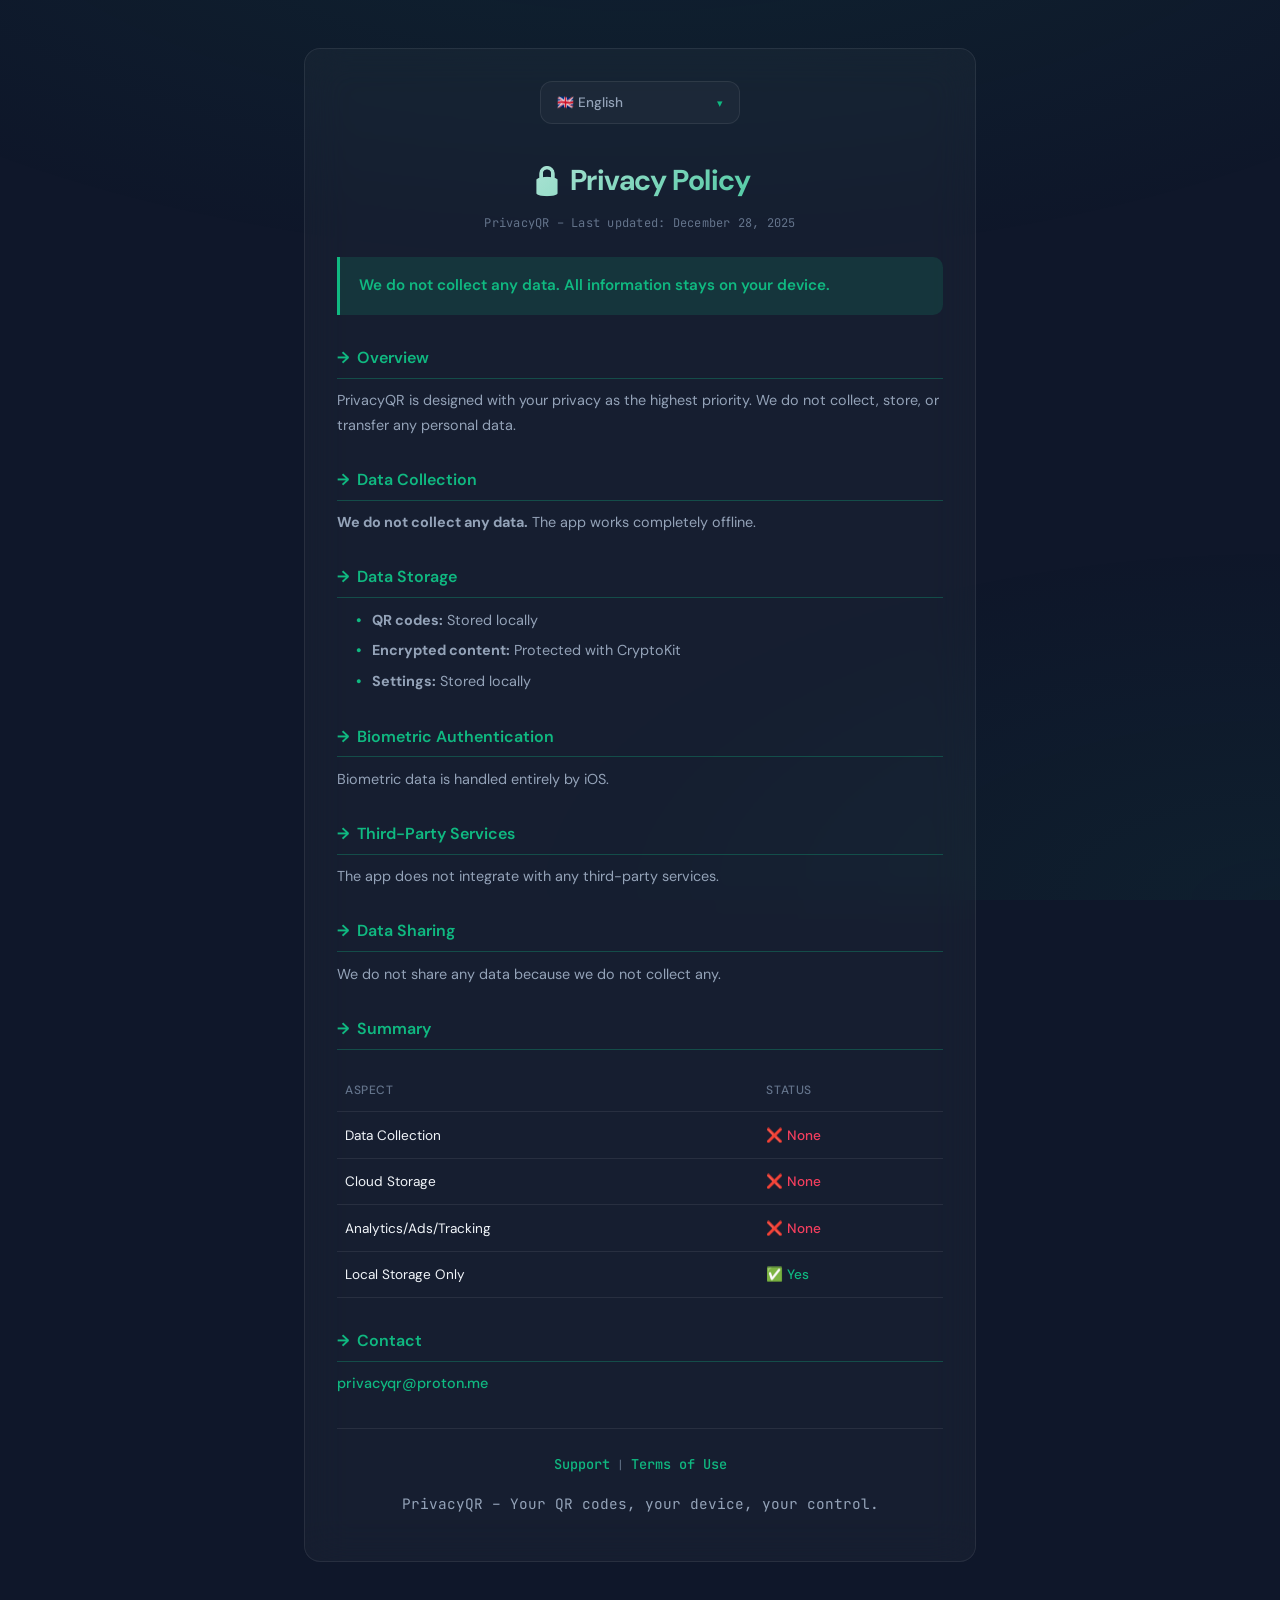
==== commit 9e65b03e: "Add files via upload" ====
--- a/privacy-policy.html
+++ b/privacy-policy.html
@@ -291,6 +291,22 @@
         .status-yes {
             color: var(--secure-mint);
             font-weight: 500;
+        }
+
+        .footer-links {
+            margin-bottom: 1rem;
+        }
+
+        .footer-links a {
+            color: var(--secure-mint);
+            text-decoration: none;
+            font-size: 0.85rem;
+            font-weight: 500;
+            transition: opacity 0.2s;
+        }
+
+        .footer-links a:hover {
+            opacity: 0.8;
         }
 
         footer {
@@ -442,6 +458,8 @@
                 <h2>Kontakt</h2>
                 <p><a href="mailto:privacyqr@proton.me">privacyqr@proton.me</a></p>
                 <footer>
+                    <div class="footer-links"><a href="index.html">Support</a> | <a
+                            href="terms-of-service.html">Användarvillkor</a></div>
                     <p>PrivacyQR – Dina QR-koder, din enhet, din kontroll.</p>
                 </footer>
             </div>
@@ -497,6 +515,8 @@
                 <h2>Contact</h2>
                 <p><a href="mailto:privacyqr@proton.me">privacyqr@proton.me</a></p>
                 <footer>
+                    <div class="footer-links"><a href="index.html">Support</a> | <a href="terms-of-service.html">Terms
+                            of Use</a></div>
                     <p>PrivacyQR – Your QR codes, your device, your control.</p>
                 </footer>
             </div>
@@ -538,6 +558,8 @@
                 <h2>Kontakt</h2>
                 <p><a href="mailto:privacyqr@proton.me">privacyqr@proton.me</a></p>
                 <footer>
+                    <div class="footer-links"><a href="index.html">Support</a> | <a
+                            href="terms-of-service.html">Nutzungsbedingungen</a></div>
                     <p>PrivacyQR – Deine QR-Codes, dein Gerät, deine Kontrolle.</p>
                 </footer>
             </div>
@@ -579,6 +601,8 @@
                 <h2>Contact</h2>
                 <p><a href="mailto:privacyqr@proton.me">privacyqr@proton.me</a></p>
                 <footer>
+                    <div class="footer-links"><a href="index.html">Support</a> | <a
+                            href="terms-of-service.html">Conditions d'utilisation</a></div>
                     <p>PrivacyQR – Vos codes QR, votre appareil, votre contrôle.</p>
                 </footer>
             </div>
@@ -618,6 +642,8 @@
                 <h2>Kontakt</h2>
                 <p><a href="mailto:privacyqr@proton.me">privacyqr@proton.me</a></p>
                 <footer>
+                    <div class="footer-links"><a href="index.html">Support</a> | <a
+                            href="terms-of-service.html">Brugervilkår</a></div>
                     <p>PrivacyQR – Dine QR-koder, din enhed, din kontrol.</p>
                 </footer>
             </div>
@@ -657,6 +683,8 @@
                 <h2>Kontakt</h2>
                 <p><a href="mailto:privacyqr@proton.me">privacyqr@proton.me</a></p>
                 <footer>
+                    <div class="footer-links"><a href="index.html">Support</a> | <a
+                            href="terms-of-service.html">Brukervilkår</a></div>
                     <p>PrivacyQR – Dine QR-koder, din enhet, din kontroll.</p>
                 </footer>
             </div>
@@ -696,6 +724,8 @@
                 <h2>Contacto</h2>
                 <p><a href="mailto:privacyqr@proton.me">privacyqr@proton.me</a></p>
                 <footer>
+                    <div class="footer-links"><a href="index.html">Soporte</a> | <a
+                            href="terms-of-service.html">Términos de uso</a></div>
                     <p>PrivacyQR – Tus códigos QR, tu dispositivo, tu control.</p>
                 </footer>
             </div>
@@ -735,6 +765,8 @@
                 <h2>Contatto</h2>
                 <p><a href="mailto:privacyqr@proton.me">privacyqr@proton.me</a></p>
                 <footer>
+                    <div class="footer-links"><a href="index.html">Supporto</a> | <a
+                            href="terms-of-service.html">Termini di servizio</a></div>
                     <p>PrivacyQR – I tuoi codici QR, il tuo dispositivo, il tuo controllo.</p>
                 </footer>
             </div>
@@ -774,6 +806,8 @@
                 <h2>Contact</h2>
                 <p><a href="mailto:privacyqr@proton.me">privacyqr@proton.me</a></p>
                 <footer>
+                    <div class="footer-links"><a href="index.html">Support</a> | <a
+                            href="terms-of-service.html">Gebruiksvoorwaarden</a></div>
                     <p>PrivacyQR – Jouw QR-codes, jouw apparaat, jouw controle.</p>
                 </footer>
             </div>
@@ -813,6 +847,8 @@
                 <h2>Kontakt</h2>
                 <p><a href="mailto:privacyqr@proton.me">privacyqr@proton.me</a></p>
                 <footer>
+                    <div class="footer-links"><a href="index.html">Wsparcie</a> | <a
+                            href="terms-of-service.html">Warunki użytkowania</a></div>
                     <p>PrivacyQR – Twoje kody QR, twoje urządzenie, twoja kontrola.</p>
                 </footer>
             </div>
@@ -852,6 +888,8 @@
                 <h2>Contacto</h2>
                 <p><a href="mailto:privacyqr@proton.me">privacyqr@proton.me</a></p>
                 <footer>
+                    <div class="footer-links"><a href="index.html">Suporte</a> | <a href="terms-of-service.html">Termos
+                            de Uso</a></div>
                     <p>PrivacyQR – Os seus códigos QR, o seu dispositivo, o seu controlo.</p>
                 </footer>
             </div>
@@ -891,6 +929,8 @@
                 <h2>Επικοινωνία</h2>
                 <p><a href="mailto:privacyqr@proton.me">privacyqr@proton.me</a></p>
                 <footer>
+                    <div class="footer-links"><a href="index.html">Υποστήριξη</a> | <a href="terms-of-service.html">Όροι
+                            χρήσης</a></div>
                     <p>PrivacyQR – Οι κωδικοί QR σας, η συσκευή σας, ο έλεγχός σας.</p>
                 </footer>
             </div>
@@ -930,6 +970,8 @@
                 <h2>Yhteystiedot</h2>
                 <p><a href="mailto:privacyqr@proton.me">privacyqr@proton.me</a></p>
                 <footer>
+                    <div class="footer-links"><a href="index.html">Tuki</a> | <a
+                            href="terms-of-service.html">Käyttöehdot</a></div>
                     <p>PrivacyQR – Sinun QR-koodisi, sinun laitteesi, sinun hallintasi.</p>
                 </footer>
             </div>
@@ -969,6 +1011,8 @@
                 <h2>Kontakt</h2>
                 <p><a href="mailto:privacyqr@proton.me">privacyqr@proton.me</a></p>
                 <footer>
+                    <div class="footer-links"><a href="index.html">Podpora</a> | <a
+                            href="terms-of-service.html">Podmínky použití</a></div>
                     <p>PrivacyQR – Vaše QR kódy, vaše zařízení, vaše kontrola.</p>
                 </footer>
             </div>
@@ -1008,6 +1052,8 @@
                 <h2>Contact</h2>
                 <p><a href="mailto:privacyqr@proton.me">privacyqr@proton.me</a></p>
                 <footer>
+                    <div class="footer-links"><a href="index.html">Suport</a> | <a href="terms-of-service.html">Termeni
+                            de utilizare</a></div>
                     <p>PrivacyQR – Codurile tale QR, dispozitivul tău, controlul tău.</p>
                 </footer>
             </div>
@@ -1047,7 +1093,9 @@
                 <h2>Kapcsolat</h2>
                 <p><a href="mailto:privacyqr@proton.me">privacyqr@proton.me</a></p>
                 <footer>
-                    <p>PrivacyQR – Az Ön QR-kódjai, az Ön eszköze, az Ön irányítása.</p>
+                    <div class="footer-links"><a href="index.html">Támogatás</a> | <a
+                            href="terms-of-service.html">Felhasználási feltételek</a></div>
+                    <p>PrivacyQR – Az Ön QR-kódjai, az Ön eszköze, az Ön irányítása.\n</p>
                 </footer>
             </div>
         </div>
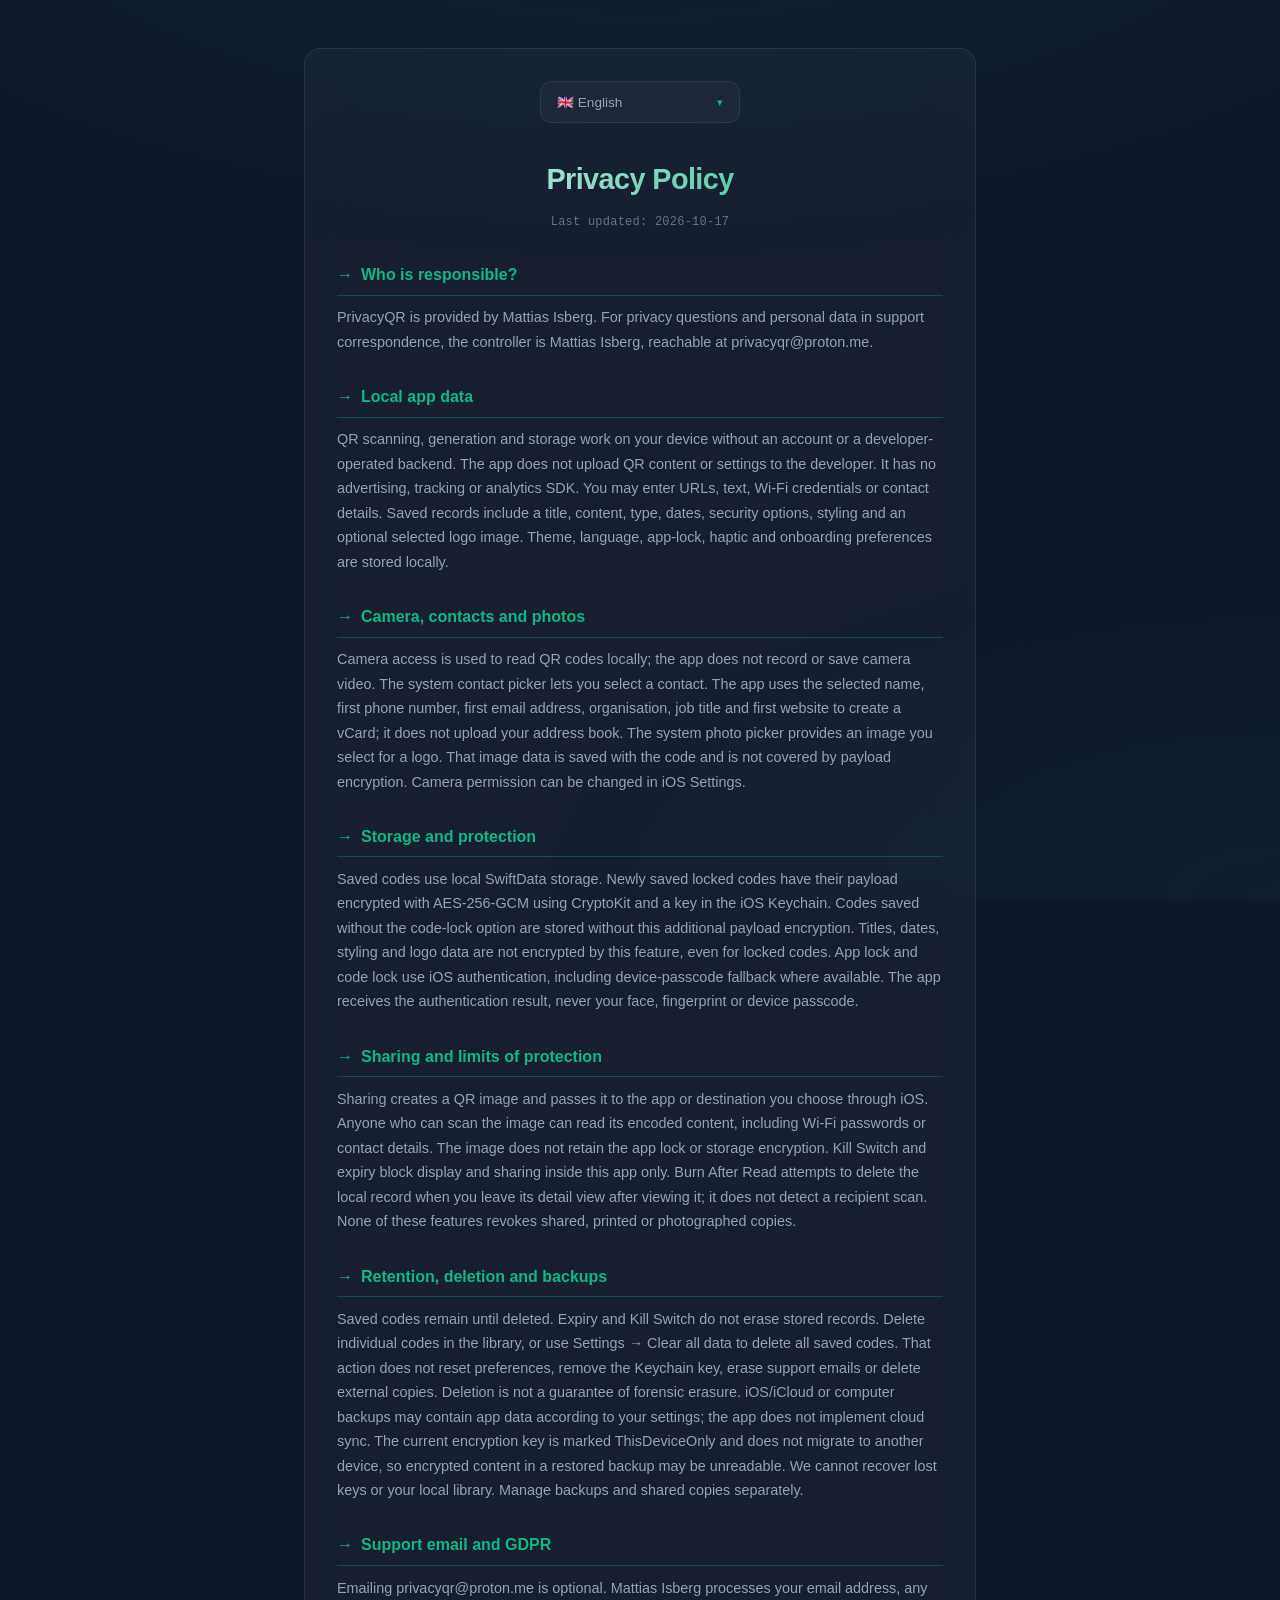
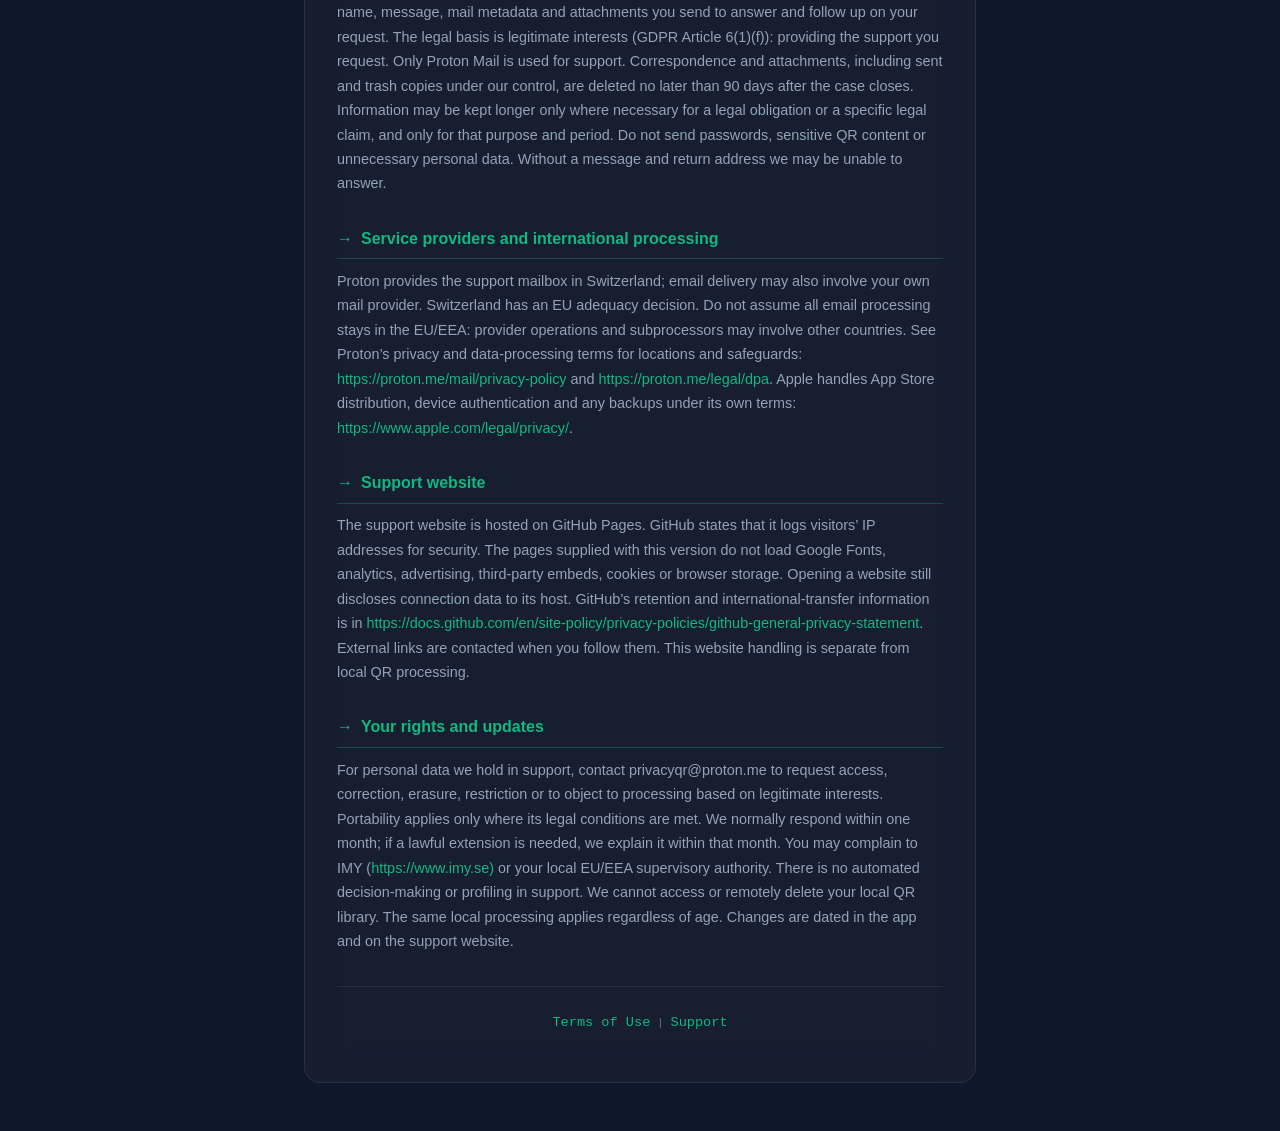
==== commit 36ad60f1: "Update multilingual privacy, terms and support information" ====
--- a/privacy-policy.html
+++ b/privacy-policy.html
@@ -1,15 +1,10 @@
 <!DOCTYPE html>
-<html lang="sv">
+<html lang="en">
 
 <head>
     <meta charset="UTF-8">
     <meta name="viewport" content="width=device-width, initial-scale=1.0">
     <title>Privacy Policy – PrivacyQR</title>
-    <link rel="preconnect" href="https://fonts.googleapis.com">
-    <link rel="preconnect" href="https://fonts.gstatic.com" crossorigin>
-    <link
-        href="https://fonts.googleapis.com/css2?family=DM+Sans:wght@400;500;600;700&family=JetBrains+Mono:wght@500&display=swap"
-        rel="stylesheet">
     <style>
         :root {
             --trust-navy: #0F172A;
@@ -38,6 +33,7 @@
             min-height: 100vh;
             line-height: 1.7;
             overflow-x: hidden;
+            overflow-wrap: anywhere;
         }
 
         .bg-pattern {
@@ -383,12 +379,12 @@
             <div class="lang-selector">
                 <div class="lang-dropdown" id="langDropdown">
                     <button class="lang-dropdown-trigger" onclick="toggleLangMenu()">
-                        <span id="currentLangDisplay">🇸🇪 Svenska</span>
+                        <span id="currentLangDisplay">🇬🇧 English</span>
                         <span class="chevron">▾</span>
                     </button>
                     <div class="lang-dropdown-menu" id="langMenu">
-                        <div class="lang-option active" onclick="setLanguage('sv')">🇸🇪 Svenska</div>
-                        <div class="lang-option" onclick="setLanguage('en')">🇬🇧 English</div>
+                        <div class="lang-option" onclick="setLanguage('sv')">🇸🇪 Svenska</div>
+                        <div class="lang-option active" onclick="setLanguage('en')">🇬🇧 English</div>
                         <div class="lang-option" onclick="setLanguage('de')">🇩🇪 Deutsch</div>
                         <div class="lang-option" onclick="setLanguage('fr')">🇫🇷 Français</div>
                         <div class="lang-option" onclick="setLanguage('da')">🇩🇰 Dansk</div>
@@ -408,705 +404,440 @@
             </div>
 
             <!-- Swedish -->
-            <div id="content-sv" class="lang-content active">
-                <h1>🔒 Integritetspolicy</h1>
-                <p class="subtitle">PrivacyQR – Senast uppdaterad: 28 december 2025</p>
-                <div class="highlight-box">
-                    <p>Vi samlar inte in någon data. All information stannar på din enhet.</p>
-                </div>
-                <h2>Översikt</h2>
-                <p>PrivacyQR är designad med din integritet som högsta prioritet. Vi samlar inte in, lagrar eller
-                    överför
-                    någon personlig data till externa servrar.</p>
-                <h2>Datainsamling</h2>
-                <p><strong>Vi samlar inte in någon data.</strong> Appen fungerar helt offline.</p>
-                <h2>Datalagring</h2>
-                <ul>
-                    <li><strong>QR-koder:</strong> Sparas lokalt</li>
-                    <li><strong>Krypterat innehåll:</strong> Skyddas med CryptoKit</li>
-                    <li><strong>Inställningar:</strong> Lagras lokalt</li>
-                </ul>
-                <h2>Biometrisk autentisering</h2>
-                <p>Biometrisk data hanteras helt av iOS.</p>
-                <h2>Tredjepartstjänster</h2>
-                <p>Appen integrerar inte med några tredjepartstjänster.</p>
-                <h2>Delning av data</h2>
-                <p>Vi delar ingen data eftersom vi inte samlar in någon.</p>
-                <h2>Sammanfattning</h2>
-                <table class="summary-table">
-                    <tr>
-                        <th>Aspekt</th>
-                        <th>Status</th>
-                    </tr>
-                    <tr>
-                        <td>Datainsamling</td>
-                        <td class="status-no">❌ Ingen</td>
-                    </tr>
-                    <tr>
-                        <td>Molnlagring</td>
-                        <td class="status-no">❌ Ingen</td>
-                    </tr>
-                    <tr>
-                        <td>Analys/Reklam/Spårning</td>
-                        <td class="status-no">❌ Ingen</td>
-                    </tr>
-                    <tr>
-                        <td>Endast lokal lagring</td>
-                        <td class="status-yes">✅ Ja</td>
-                    </tr>
-                </table>
-                <h2>Kontakt</h2>
-                <p><a href="mailto:privacyqr@proton.me">privacyqr@proton.me</a></p>
-                <footer>
-                    <div class="footer-links"><a href="index.html">Support</a> | <a
-                            href="terms-of-service.html">Användarvillkor</a></div>
-                    <p>PrivacyQR – Dina QR-koder, din enhet, din kontroll.</p>
-                </footer>
-            </div>
-
-            <!-- English -->
-            <div id="content-en" class="lang-content">
-                <h1>🔒 Privacy Policy</h1>
-                <p class="subtitle">PrivacyQR – Last updated: December 28, 2025</p>
-                <div class="highlight-box">
-                    <p>We do not collect any data. All information stays on your device.</p>
-                </div>
-                <h2>Overview</h2>
-                <p>PrivacyQR is designed with your privacy as the highest priority. We do not collect, store, or
-                    transfer
-                    any personal data.</p>
-                <h2>Data Collection</h2>
-                <p><strong>We do not collect any data.</strong> The app works completely offline.</p>
-                <h2>Data Storage</h2>
-                <ul>
-                    <li><strong>QR codes:</strong> Stored locally</li>
-                    <li><strong>Encrypted content:</strong> Protected with CryptoKit</li>
-                    <li><strong>Settings:</strong> Stored locally</li>
-                </ul>
-                <h2>Biometric Authentication</h2>
-                <p>Biometric data is handled entirely by iOS.</p>
-                <h2>Third-Party Services</h2>
-                <p>The app does not integrate with any third-party services.</p>
-                <h2>Data Sharing</h2>
-                <p>We do not share any data because we do not collect any.</p>
-                <h2>Summary</h2>
-                <table class="summary-table">
-                    <tr>
-                        <th>Aspect</th>
-                        <th>Status</th>
-                    </tr>
-                    <tr>
-                        <td>Data Collection</td>
-                        <td class="status-no">❌ None</td>
-                    </tr>
-                    <tr>
-                        <td>Cloud Storage</td>
-                        <td class="status-no">❌ None</td>
-                    </tr>
-                    <tr>
-                        <td>Analytics/Ads/Tracking</td>
-                        <td class="status-no">❌ None</td>
-                    </tr>
-                    <tr>
-                        <td>Local Storage Only</td>
-                        <td class="status-yes">✅ Yes</td>
-                    </tr>
-                </table>
-                <h2>Contact</h2>
-                <p><a href="mailto:privacyqr@proton.me">privacyqr@proton.me</a></p>
-                <footer>
-                    <div class="footer-links"><a href="index.html">Support</a> | <a href="terms-of-service.html">Terms
-                            of Use</a></div>
-                    <p>PrivacyQR – Your QR codes, your device, your control.</p>
-                </footer>
-            </div>
-
-            <!-- German -->
-            <div id="content-de" class="lang-content">
-                <h1>🔒 Datenschutzerklärung</h1>
-                <p class="subtitle">PrivacyQR – Zuletzt aktualisiert: 28. Dezember 2025</p>
-                <div class="highlight-box">
-                    <p>Wir sammeln keine Daten. Alle Informationen bleiben auf deinem Gerät.</p>
-                </div>
-                <h2>Überblick</h2>
-                <p>PrivacyQR wurde mit deiner Privatsphäre als höchster Priorität entwickelt.</p>
-                <h2>Datenerfassung</h2>
-                <p><strong>Wir sammeln keine Daten.</strong> Die App funktioniert vollständig offline.</p>
-                <h2>Zusammenfassung</h2>
-                <table class="summary-table">
-                    <tr>
-                        <th>Aspekt</th>
-                        <th>Status</th>
-                    </tr>
-                    <tr>
-                        <td>Datenerfassung</td>
-                        <td class="status-no">❌ Keine</td>
-                    </tr>
-                    <tr>
-                        <td>Cloud-Speicher</td>
-                        <td class="status-no">❌ Keiner</td>
-                    </tr>
-                    <tr>
-                        <td>Analyse/Werbung/Tracking</td>
-                        <td class="status-no">❌ Keines</td>
-                    </tr>
-                    <tr>
-                        <td>Nur lokale Speicherung</td>
-                        <td class="status-yes">✅ Ja</td>
-                    </tr>
-                </table>
-                <h2>Kontakt</h2>
-                <p><a href="mailto:privacyqr@proton.me">privacyqr@proton.me</a></p>
-                <footer>
-                    <div class="footer-links"><a href="index.html">Support</a> | <a
-                            href="terms-of-service.html">Nutzungsbedingungen</a></div>
-                    <p>PrivacyQR – Deine QR-Codes, dein Gerät, deine Kontrolle.</p>
-                </footer>
-            </div>
-
-            <!-- French -->
-            <div id="content-fr" class="lang-content">
-                <h1>🔒 Politique de confidentialité</h1>
-                <p class="subtitle">PrivacyQR – Dernière mise à jour : 28 décembre 2025</p>
-                <div class="highlight-box">
-                    <p>Nous ne collectons aucune donnée. Toutes les informations restent sur votre appareil.</p>
-                </div>
-                <h2>Aperçu</h2>
-                <p>PrivacyQR est conçu avec votre confidentialité comme priorité absolue.</p>
-                <h2>Collecte de données</h2>
-                <p><strong>Nous ne collectons aucune donnée.</strong> L'application fonctionne hors ligne.</p>
-                <h2>Résumé</h2>
-                <table class="summary-table">
-                    <tr>
-                        <th>Aspect</th>
-                        <th>Statut</th>
-                    </tr>
-                    <tr>
-                        <td>Collecte de données</td>
-                        <td class="status-no">❌ Aucune</td>
-                    </tr>
-                    <tr>
-                        <td>Stockage cloud</td>
-                        <td class="status-no">❌ Aucun</td>
-                    </tr>
-                    <tr>
-                        <td>Analyse/Publicité/Suivi</td>
-                        <td class="status-no">❌ Aucun</td>
-                    </tr>
-                    <tr>
-                        <td>Stockage local uniquement</td>
-                        <td class="status-yes">✅ Oui</td>
-                    </tr>
-                </table>
-                <h2>Contact</h2>
-                <p><a href="mailto:privacyqr@proton.me">privacyqr@proton.me</a></p>
-                <footer>
-                    <div class="footer-links"><a href="index.html">Support</a> | <a
-                            href="terms-of-service.html">Conditions d'utilisation</a></div>
-                    <p>PrivacyQR – Vos codes QR, votre appareil, votre contrôle.</p>
-                </footer>
-            </div>
-
-            <!-- Danish -->
-            <div id="content-da" class="lang-content">
-                <h1>🔒 Privatlivspolitik</h1>
-                <p class="subtitle">PrivacyQR – Sidst opdateret: 28. december 2025</p>
-                <div class="highlight-box">
-                    <p>Vi indsamler ingen data. Alle oplysninger forbliver på din enhed.</p>
-                </div>
-                <h2>Oversigt</h2>
-                <p>PrivacyQR er designet med dit privatliv som højeste prioritet.</p>
-                <h2>Sammenfatning</h2>
-                <table class="summary-table">
-                    <tr>
-                        <th>Aspekt</th>
-                        <th>Status</th>
-                    </tr>
-                    <tr>
-                        <td>Dataindsamling</td>
-                        <td class="status-no">❌ Ingen</td>
-                    </tr>
-                    <tr>
-                        <td>Cloudlagring</td>
-                        <td class="status-no">❌ Ingen</td>
-                    </tr>
-                    <tr>
-                        <td>Analyse/Reklame/Sporing</td>
-                        <td class="status-no">❌ Ingen</td>
-                    </tr>
-                    <tr>
-                        <td>Kun lokal lagring</td>
-                        <td class="status-yes">✅ Ja</td>
-                    </tr>
-                </table>
-                <h2>Kontakt</h2>
-                <p><a href="mailto:privacyqr@proton.me">privacyqr@proton.me</a></p>
-                <footer>
-                    <div class="footer-links"><a href="index.html">Support</a> | <a
-                            href="terms-of-service.html">Brugervilkår</a></div>
-                    <p>PrivacyQR – Dine QR-koder, din enhed, din kontrol.</p>
-                </footer>
-            </div>
-
-            <!-- Norwegian -->
-            <div id="content-nb" class="lang-content">
-                <h1>🔒 Personvernerklæring</h1>
-                <p class="subtitle">PrivacyQR – Sist oppdatert: 28. desember 2025</p>
-                <div class="highlight-box">
-                    <p>Vi samler ikke inn noen data. All informasjon forblir på enheten din.</p>
-                </div>
-                <h2>Oversikt</h2>
-                <p>PrivacyQR er designet med ditt personvern som høyeste prioritet.</p>
-                <h2>Sammendrag</h2>
-                <table class="summary-table">
-                    <tr>
-                        <th>Aspekt</th>
-                        <th>Status</th>
-                    </tr>
-                    <tr>
-                        <td>Datainnsamling</td>
-                        <td class="status-no">❌ Ingen</td>
-                    </tr>
-                    <tr>
-                        <td>Skylagring</td>
-                        <td class="status-no">❌ Ingen</td>
-                    </tr>
-                    <tr>
-                        <td>Analyse/Reklame/Sporing</td>
-                        <td class="status-no">❌ Ingen</td>
-                    </tr>
-                    <tr>
-                        <td>Kun lokal lagring</td>
-                        <td class="status-yes">✅ Ja</td>
-                    </tr>
-                </table>
-                <h2>Kontakt</h2>
-                <p><a href="mailto:privacyqr@proton.me">privacyqr@proton.me</a></p>
-                <footer>
-                    <div class="footer-links"><a href="index.html">Support</a> | <a
-                            href="terms-of-service.html">Brukervilkår</a></div>
-                    <p>PrivacyQR – Dine QR-koder, din enhet, din kontroll.</p>
-                </footer>
-            </div>
-
-            <!-- Spanish -->
-            <div id="content-es" class="lang-content">
-                <h1>🔒 Política de privacidad</h1>
-                <p class="subtitle">PrivacyQR – Última actualización: 28 de diciembre de 2025</p>
-                <div class="highlight-box">
-                    <p>No recopilamos ningún dato. Toda la información permanece en tu dispositivo.</p>
-                </div>
-                <h2>Resumen</h2>
-                <p>PrivacyQR está diseñado con tu privacidad como máxima prioridad.</p>
-                <h2>Resumen</h2>
-                <table class="summary-table">
-                    <tr>
-                        <th>Aspecto</th>
-                        <th>Estado</th>
-                    </tr>
-                    <tr>
-                        <td>Recopilación de datos</td>
-                        <td class="status-no">❌ Ninguna</td>
-                    </tr>
-                    <tr>
-                        <td>Almacenamiento en la nube</td>
-                        <td class="status-no">❌ Ninguno</td>
-                    </tr>
-                    <tr>
-                        <td>Análisis/Publicidad/Seguimiento</td>
-                        <td class="status-no">❌ Ninguno</td>
-                    </tr>
-                    <tr>
-                        <td>Solo almacenamiento local</td>
-                        <td class="status-yes">✅ Sí</td>
-                    </tr>
-                </table>
-                <h2>Contacto</h2>
-                <p><a href="mailto:privacyqr@proton.me">privacyqr@proton.me</a></p>
-                <footer>
-                    <div class="footer-links"><a href="index.html">Soporte</a> | <a
-                            href="terms-of-service.html">Términos de uso</a></div>
-                    <p>PrivacyQR – Tus códigos QR, tu dispositivo, tu control.</p>
-                </footer>
-            </div>
-
-            <!-- Italian -->
-            <div id="content-it" class="lang-content">
-                <h1>🔒 Informativa sulla privacy</h1>
-                <p class="subtitle">PrivacyQR – Ultimo aggiornamento: 28 dicembre 2025</p>
-                <div class="highlight-box">
-                    <p>Non raccogliamo alcun dato. Tutte le informazioni rimangono sul tuo dispositivo.</p>
-                </div>
-                <h2>Panoramica</h2>
-                <p>PrivacyQR è progettato con la tua privacy come massima priorità.</p>
-                <h2>Riepilogo</h2>
-                <table class="summary-table">
-                    <tr>
-                        <th>Aspetto</th>
-                        <th>Stato</th>
-                    </tr>
-                    <tr>
-                        <td>Raccolta dati</td>
-                        <td class="status-no">❌ Nessuna</td>
-                    </tr>
-                    <tr>
-                        <td>Archiviazione cloud</td>
-                        <td class="status-no">❌ Nessuna</td>
-                    </tr>
-                    <tr>
-                        <td>Analisi/Pubblicità/Tracciamento</td>
-                        <td class="status-no">❌ Nessuno</td>
-                    </tr>
-                    <tr>
-                        <td>Solo archiviazione locale</td>
-                        <td class="status-yes">✅ Sì</td>
-                    </tr>
-                </table>
-                <h2>Contatto</h2>
-                <p><a href="mailto:privacyqr@proton.me">privacyqr@proton.me</a></p>
-                <footer>
-                    <div class="footer-links"><a href="index.html">Supporto</a> | <a
-                            href="terms-of-service.html">Termini di servizio</a></div>
-                    <p>PrivacyQR – I tuoi codici QR, il tuo dispositivo, il tuo controllo.</p>
-                </footer>
-            </div>
-
-            <!-- Dutch -->
-            <div id="content-nl" class="lang-content">
-                <h1>🔒 Privacybeleid</h1>
-                <p class="subtitle">PrivacyQR – Laatst bijgewerkt: 28 december 2025</p>
-                <div class="highlight-box">
-                    <p>We verzamelen geen gegevens. Alle informatie blijft op je apparaat.</p>
-                </div>
-                <h2>Overzicht</h2>
-                <p>PrivacyQR is ontworpen met jouw privacy als hoogste prioriteit.</p>
-                <h2>Samenvatting</h2>
-                <table class="summary-table">
-                    <tr>
-                        <th>Aspect</th>
-                        <th>Status</th>
-                    </tr>
-                    <tr>
-                        <td>Gegevensverzameling</td>
-                        <td class="status-no">❌ Geen</td>
-                    </tr>
-                    <tr>
-                        <td>Cloudopslag</td>
-                        <td class="status-no">❌ Geen</td>
-                    </tr>
-                    <tr>
-                        <td>Analyse/Advertenties/Tracking</td>
-                        <td class="status-no">❌ Geen</td>
-                    </tr>
-                    <tr>
-                        <td>Alleen lokale opslag</td>
-                        <td class="status-yes">✅ Ja</td>
-                    </tr>
-                </table>
-                <h2>Contact</h2>
-                <p><a href="mailto:privacyqr@proton.me">privacyqr@proton.me</a></p>
-                <footer>
-                    <div class="footer-links"><a href="index.html">Support</a> | <a
-                            href="terms-of-service.html">Gebruiksvoorwaarden</a></div>
-                    <p>PrivacyQR – Jouw QR-codes, jouw apparaat, jouw controle.</p>
-                </footer>
-            </div>
-
-            <!-- Polish -->
-            <div id="content-pl" class="lang-content">
-                <h1>🔒 Polityka prywatności</h1>
-                <p class="subtitle">PrivacyQR – Ostatnia aktualizacja: 28 grudnia 2025</p>
-                <div class="highlight-box">
-                    <p>Nie zbieramy żadnych danych. Wszystkie informacje pozostają na twoim urządzeniu.</p>
-                </div>
-                <h2>Przegląd</h2>
-                <p>PrivacyQR został zaprojektowany z twoją prywatnością jako najwyższym priorytetem.</p>
-                <h2>Podsumowanie</h2>
-                <table class="summary-table">
-                    <tr>
-                        <th>Aspekt</th>
-                        <th>Status</th>
-                    </tr>
-                    <tr>
-                        <td>Zbieranie danych</td>
-                        <td class="status-no">❌ Brak</td>
-                    </tr>
-                    <tr>
-                        <td>Przechowywanie w chmurze</td>
-                        <td class="status-no">❌ Brak</td>
-                    </tr>
-                    <tr>
-                        <td>Analityka/Reklamy/Śledzenie</td>
-                        <td class="status-no">❌ Brak</td>
-                    </tr>
-                    <tr>
-                        <td>Tylko lokalne przechowywanie</td>
-                        <td class="status-yes">✅ Tak</td>
-                    </tr>
-                </table>
-                <h2>Kontakt</h2>
-                <p><a href="mailto:privacyqr@proton.me">privacyqr@proton.me</a></p>
-                <footer>
-                    <div class="footer-links"><a href="index.html">Wsparcie</a> | <a
-                            href="terms-of-service.html">Warunki użytkowania</a></div>
-                    <p>PrivacyQR – Twoje kody QR, twoje urządzenie, twoja kontrola.</p>
-                </footer>
-            </div>
-
-            <!-- Portuguese -->
-            <div id="content-pt" class="lang-content">
-                <h1>🔒 Política de Privacidade</h1>
-                <p class="subtitle">PrivacyQR – Última atualização: 28 de dezembro de 2025</p>
-                <div class="highlight-box">
-                    <p>Não recolhemos quaisquer dados. Todas as informações permanecem no seu dispositivo.</p>
-                </div>
-                <h2>Visão geral</h2>
-                <p>O PrivacyQR foi concebido com a sua privacidade como prioridade máxima.</p>
-                <h2>Resumo</h2>
-                <table class="summary-table">
-                    <tr>
-                        <th>Aspeto</th>
-                        <th>Estado</th>
-                    </tr>
-                    <tr>
-                        <td>Recolha de dados</td>
-                        <td class="status-no">❌ Nenhuma</td>
-                    </tr>
-                    <tr>
-                        <td>Armazenamento na nuvem</td>
-                        <td class="status-no">❌ Nenhum</td>
-                    </tr>
-                    <tr>
-                        <td>Análise/Publicidade/Rastreamento</td>
-                        <td class="status-no">❌ Nenhum</td>
-                    </tr>
-                    <tr>
-                        <td>Apenas armazenamento local</td>
-                        <td class="status-yes">✅ Sim</td>
-                    </tr>
-                </table>
-                <h2>Contacto</h2>
-                <p><a href="mailto:privacyqr@proton.me">privacyqr@proton.me</a></p>
-                <footer>
-                    <div class="footer-links"><a href="index.html">Suporte</a> | <a href="terms-of-service.html">Termos
-                            de Uso</a></div>
-                    <p>PrivacyQR – Os seus códigos QR, o seu dispositivo, o seu controlo.</p>
-                </footer>
-            </div>
-
-            <!-- Greek -->
-            <div id="content-el" class="lang-content">
-                <h1>🔒 Πολιτική Απορρήτου</h1>
-                <p class="subtitle">PrivacyQR – Τελευταία ενημέρωση: 28 Δεκεμβρίου 2025</p>
-                <div class="highlight-box">
-                    <p>Δεν συλλέγουμε κανένα δεδομένο. Όλες οι πληροφορίες παραμένουν στη συσκευή σας.</p>
-                </div>
-                <h2>Επισκόπηση</h2>
-                <p>Το PrivacyQR σχεδιάστηκε με την ιδιωτικότητά σας ως ύψιστη προτεραιότητα.</p>
-                <h2>Περίληψη</h2>
-                <table class="summary-table">
-                    <tr>
-                        <th>Πτυχή</th>
-                        <th>Κατάσταση</th>
-                    </tr>
-                    <tr>
-                        <td>Συλλογή δεδομένων</td>
-                        <td class="status-no">❌ Καμία</td>
-                    </tr>
-                    <tr>
-                        <td>Αποθήκευση στο cloud</td>
-                        <td class="status-no">❌ Καμία</td>
-                    </tr>
-                    <tr>
-                        <td>Ανάλυση/Διαφήμιση/Παρακολούθηση</td>
-                        <td class="status-no">❌ Καμία</td>
-                    </tr>
-                    <tr>
-                        <td>Μόνο τοπική αποθήκευση</td>
-                        <td class="status-yes">✅ Ναι</td>
-                    </tr>
-                </table>
-                <h2>Επικοινωνία</h2>
-                <p><a href="mailto:privacyqr@proton.me">privacyqr@proton.me</a></p>
-                <footer>
-                    <div class="footer-links"><a href="index.html">Υποστήριξη</a> | <a href="terms-of-service.html">Όροι
-                            χρήσης</a></div>
-                    <p>PrivacyQR – Οι κωδικοί QR σας, η συσκευή σας, ο έλεγχός σας.</p>
-                </footer>
-            </div>
-
-            <!-- Finnish -->
-            <div id="content-fi" class="lang-content">
-                <h1>🔒 Tietosuojakäytäntö</h1>
-                <p class="subtitle">PrivacyQR – Viimeksi päivitetty: 28. joulukuuta 2025</p>
-                <div class="highlight-box">
-                    <p>Emme kerää mitään tietoja. Kaikki tiedot pysyvät laitteellasi.</p>
-                </div>
-                <h2>Yleiskatsaus</h2>
-                <p>PrivacyQR on suunniteltu yksityisyytesi ollessa korkein prioriteetti.</p>
-                <h2>Yhteenveto</h2>
-                <table class="summary-table">
-                    <tr>
-                        <th>Näkökohta</th>
-                        <th>Tila</th>
-                    </tr>
-                    <tr>
-                        <td>Tietojen keruu</td>
-                        <td class="status-no">❌ Ei mitään</td>
-                    </tr>
-                    <tr>
-                        <td>Pilvipalvelu</td>
-                        <td class="status-no">❌ Ei mitään</td>
-                    </tr>
-                    <tr>
-                        <td>Analytiikka/Mainokset/Seuranta</td>
-                        <td class="status-no">❌ Ei mitään</td>
-                    </tr>
-                    <tr>
-                        <td>Vain paikallinen tallennus</td>
-                        <td class="status-yes">✅ Kyllä</td>
-                    </tr>
-                </table>
-                <h2>Yhteystiedot</h2>
-                <p><a href="mailto:privacyqr@proton.me">privacyqr@proton.me</a></p>
-                <footer>
-                    <div class="footer-links"><a href="index.html">Tuki</a> | <a
-                            href="terms-of-service.html">Käyttöehdot</a></div>
-                    <p>PrivacyQR – Sinun QR-koodisi, sinun laitteesi, sinun hallintasi.</p>
-                </footer>
-            </div>
-
-            <!-- Czech -->
-            <div id="content-cs" class="lang-content">
-                <h1>🔒 Zásady ochrany osobních údajů</h1>
-                <p class="subtitle">PrivacyQR – Naposledy aktualizováno: 28. prosince 2025</p>
-                <div class="highlight-box">
-                    <p>Neshromažďujeme žádná data. Všechny informace zůstávají na vašem zařízení.</p>
-                </div>
-                <h2>Přehled</h2>
-                <p>PrivacyQR byl navržen s vaším soukromím jako nejvyšší prioritou.</p>
-                <h2>Shrnutí</h2>
-                <table class="summary-table">
-                    <tr>
-                        <th>Aspekt</th>
-                        <th>Stav</th>
-                    </tr>
-                    <tr>
-                        <td>Sběr dat</td>
-                        <td class="status-no">❌ Žádný</td>
-                    </tr>
-                    <tr>
-                        <td>Cloudové úložiště</td>
-                        <td class="status-no">❌ Žádné</td>
-                    </tr>
-                    <tr>
-                        <td>Analytika/Reklamy/Sledování</td>
-                        <td class="status-no">❌ Žádné</td>
-                    </tr>
-                    <tr>
-                        <td>Pouze místní úložiště</td>
-                        <td class="status-yes">✅ Ano</td>
-                    </tr>
-                </table>
-                <h2>Kontakt</h2>
-                <p><a href="mailto:privacyqr@proton.me">privacyqr@proton.me</a></p>
-                <footer>
-                    <div class="footer-links"><a href="index.html">Podpora</a> | <a
-                            href="terms-of-service.html">Podmínky použití</a></div>
-                    <p>PrivacyQR – Vaše QR kódy, vaše zařízení, vaše kontrola.</p>
-                </footer>
-            </div>
-
-            <!-- Romanian -->
-            <div id="content-ro" class="lang-content">
-                <h1>🔒 Politica de confidențialitate</h1>
-                <p class="subtitle">PrivacyQR – Ultima actualizare: 28 decembrie 2025</p>
-                <div class="highlight-box">
-                    <p>Nu colectăm niciun fel de date. Toate informațiile rămân pe dispozitivul tău.</p>
-                </div>
-                <h2>Prezentare generală</h2>
-                <p>PrivacyQR a fost conceput cu confidențialitatea ta ca prioritate maximă.</p>
-                <h2>Rezumat</h2>
-                <table class="summary-table">
-                    <tr>
-                        <th>Aspect</th>
-                        <th>Stare</th>
-                    </tr>
-                    <tr>
-                        <td>Colectarea datelor</td>
-                        <td class="status-no">❌ Niciuna</td>
-                    </tr>
-                    <tr>
-                        <td>Stocare în cloud</td>
-                        <td class="status-no">❌ Niciuna</td>
-                    </tr>
-                    <tr>
-                        <td>Analiză/Publicitate/Urmărire</td>
-                        <td class="status-no">❌ Niciuna</td>
-                    </tr>
-                    <tr>
-                        <td>Doar stocare locală</td>
-                        <td class="status-yes">✅ Da</td>
-                    </tr>
-                </table>
-                <h2>Contact</h2>
-                <p><a href="mailto:privacyqr@proton.me">privacyqr@proton.me</a></p>
-                <footer>
-                    <div class="footer-links"><a href="index.html">Suport</a> | <a href="terms-of-service.html">Termeni
-                            de utilizare</a></div>
-                    <p>PrivacyQR – Codurile tale QR, dispozitivul tău, controlul tău.</p>
-                </footer>
-            </div>
-
-            <!-- Hungarian -->
-            <div id="content-hu" class="lang-content">
-                <h1>🔒 Adatvédelmi irányelvek</h1>
-                <p class="subtitle">PrivacyQR – Utolsó frissítés: 2025. december 28.</p>
-                <div class="highlight-box">
-                    <p>Nem gyűjtünk semmilyen adatot. Minden információ az eszközén marad.</p>
-                </div>
-                <h2>Áttekintés</h2>
-                <p>A PrivacyQR az Ön magánéletének védelmét tartotta szem előtt.</p>
-                <h2>Összefoglalás</h2>
-                <table class="summary-table">
-                    <tr>
-                        <th>Szempont</th>
-                        <th>Állapot</th>
-                    </tr>
-                    <tr>
-                        <td>Adatgyűjtés</td>
-                        <td class="status-no">❌ Nincs</td>
-                    </tr>
-                    <tr>
-                        <td>Felhőtárolás</td>
-                        <td class="status-no">❌ Nincs</td>
-                    </tr>
-                    <tr>
-                        <td>Elemzés/Hirdetések/Követés</td>
-                        <td class="status-no">❌ Nincs</td>
-                    </tr>
-                    <tr>
-                        <td>Csak helyi tárolás</td>
-                        <td class="status-yes">✅ Igen</td>
-                    </tr>
-                </table>
-                <h2>Kapcsolat</h2>
-                <p><a href="mailto:privacyqr@proton.me">privacyqr@proton.me</a></p>
-                <footer>
-                    <div class="footer-links"><a href="index.html">Támogatás</a> | <a
-                            href="terms-of-service.html">Felhasználási feltételek</a></div>
-                    <p>PrivacyQR – Az Ön QR-kódjai, az Ön eszköze, az Ön irányítása.\n</p>
-                </footer>
-            </div>
+            <!-- BEGIN GENERATED LEGAL -->
+<section id="content-sv" lang="sv" class="lang-content">
+<h1>Integritetspolicy</h1>
+<p class="subtitle">Senast uppdaterad: 2026-10-17</p>
+<h2>Vem ansvarar?</h2>
+<p>PrivacyQR ges ut av Mattias Isberg. Personuppgiftsansvarig för supportkorrespondens är Mattias Isberg. Kontakta privacyqr@proton.me med frågor om integritet och personuppgifter.</p>
+<h2>Appens lokala data</h2>
+<p>Skanning, generering och lagring av QR-koder fungerar på din enhet utan konto eller en backend hos utvecklaren. Appen laddar inte upp QR-innehåll eller inställningar till utvecklaren. Den har inga SDK:er för reklam, spårning eller analys. Du kan ange webbadresser, text, Wi-Fi-uppgifter och kontaktuppgifter. Sparade poster innehåller titel, innehåll, typ, datum, säkerhetsval, design och en eventuell vald logotypbild. Tema, språk, applås, haptik och onboardinginställningar sparas lokalt.</p>
+<h2>Kamera, kontakter och bilder</h2>
+<p>Kameran används för lokal QR-avläsning; appen spelar inte in eller sparar kameravideo. Med systemets kontaktväljare kan du välja en kontakt. Appen använder valt namn, första telefonnummer, första e-postadress, organisation, yrkestitel och första webbplats till ett vCard; din adressbok laddas inte upp. Systemets bildväljare ger appen den bild du väljer som logotyp. Bilddata sparas tillsammans med koden och omfattas inte av innehållskrypteringen. Kamerabehörigheten kan ändras i iOS-inställningarna.</p>
+<h2>Lagring och skydd</h2>
+<p>Koder sparas lokalt med SwiftData. Innehållet i nya låsta koder krypteras med AES-256-GCM via CryptoKit och en nyckel i iOS-nyckelringen. Koder som sparas utan kodlås lagras utan denna extra innehållskryptering. Titlar, datum, design och logotypdata krypteras inte av funktionen, även för låsta koder. App- och kodlås använder iOS-autentisering, med enhetskod som reserv där det stöds. Appen får autentiseringsresultatet, aldrig ditt ansikte, fingeravtryck eller din enhetskod.</p>
+<h2>Delning och skyddets begränsningar</h2>
+<p>Vid delning skapas en QR-bild som lämnas till den app eller destination du väljer via iOS. Alla som kan skanna bilden kan läsa det kodade innehållet, även Wi-Fi-lösenord och kontaktuppgifter. Bilden behåller inte applåset eller lagringskrypteringen. Kill Switch och utgångsdatum stoppar bara visning och delning inne i appen. Burn After Read försöker radera den lokala posten när du lämnar detaljvyn efter att ha visat den; funktionen upptäcker inte en mottagares skanning. Ingen av funktionerna återkallar delade, utskrivna eller fotograferade kopior.</p>
+<h2>Lagringstid, radering och säkerhetskopior</h2>
+<p>Sparade koder ligger kvar tills de raderas. Utgångsdatum och Kill Switch raderar inte lagrade poster. Radera enskilda koder i biblioteket eller alla sparade koder via Inställningar → Rensa all data. Det återställer inte inställningar, tar inte bort nyckeln i nyckelringen och raderar inte supportmejl eller externa kopior. Radering garanterar inte forensisk utplåning. Säkerhetskopior i iOS/iCloud eller på en dator kan innehålla appdata beroende på dina inställningar; appen har ingen molnsynk. Den nuvarande krypteringsnyckeln är märkt ThisDeviceOnly och flyttas inte till en annan enhet. Krypterat innehåll i en återställd säkerhetskopia kan därför bli oläsbart. Vi kan inte återställa förlorade nycklar eller ditt lokala bibliotek. Hantera säkerhetskopior och delade kopior separat.</p>
+<h2>Supportmejl och GDPR</h2>
+<p>Det är frivilligt att mejla privacyqr@proton.me. Mattias Isberg behandlar din e-postadress, eventuellt namn, meddelande, mejlmetadata och bilagor för att svara och följa upp ditt ärende. Rättslig grund är berättigat intresse (GDPR artikel 6.1 f): att ge den support du efterfrågar. Endast Proton Mail används för support. Korrespondens och bilagor, inklusive kopior i skickat och papperskorg som vi kontrollerar, raderas senast 90 dagar efter att ärendet avslutats. Uppgifter får sparas längre bara när det behövs för en rättslig skyldighet eller ett konkret rättsligt anspråk, och bara för det ändamålet och den tiden. Skicka inte lösenord, känsligt QR-innehåll eller onödiga personuppgifter. Utan meddelande och svarsadress kan vi sakna möjlighet att svara.</p>
+<h2>Tjänsteleverantörer och internationell behandling</h2>
+<p>Proton tillhandahåller supportbrevlådan i Schweiz; även din egen mejlleverantör kan delta i leveransen. Schweiz har ett EU-beslut om adekvat skyddsnivå. Utgå inte från att all mejlbehandling stannar inom EU/EES: leverantörers verksamhet och underleverantörer kan omfatta andra länder. Se Protons integritets- och personuppgiftsbiträdesvillkor för platser och skyddsåtgärder: <a href="https://proton.me/mail/privacy-policy">https://proton.me/mail/privacy-policy</a> och <a href="https://proton.me/legal/dpa">https://proton.me/legal/dpa</a>. Apple hanterar App Store-distribution, enhetsautentisering och eventuella säkerhetskopior enligt egna villkor: <a href="https://www.apple.com/legal/privacy/">https://www.apple.com/legal/privacy/</a>.</p>
+<h2>Supportwebbplatsen</h2>
+<p>Supportwebbplatsen ligger på GitHub Pages. GitHub uppger att besökares IP-adresser loggas för säkerhetsändamål. Sidorna som följer med denna version laddar inte Google Fonts, analys, reklam, externa inbäddningar, kakor eller webbläsarlagring. Ett webbplatsbesök lämnar ändå anslutningsuppgifter till värden. GitHubs information om lagring och internationella överföringar finns på <a href="https://docs.github.com/en/site-policy/privacy-policies/github-general-privacy-statement">https://docs.github.com/en/site-policy/privacy-policies/github-general-privacy-statement</a>. Externa länkar kontaktas när du följer dem. Webbplatsens hantering är skild från lokal QR-behandling.</p>
+<h2>Dina rättigheter och ändringar</h2>
+<p>För personuppgifter som vi har i supporten kan du kontakta privacyqr@proton.me för tillgång, rättelse, radering, begränsning eller invändning mot behandling som stöds på berättigat intresse. Dataportabilitet gäller bara när lagens villkor är uppfyllda. Vi svarar normalt inom en månad; behövs en tillåten förlängning förklarar vi den inom samma månad. Du kan klaga hos IMY (<a href="https://www.imy.se)">https://www.imy.se)</a> eller din lokala tillsynsmyndighet i EU/EES. Supporten använder inte automatiserat beslutsfattande eller profilering. Vi kan inte komma åt eller fjärradera ditt lokala QR-bibliotek. Samma lokala behandling gäller oavsett ålder. Ändringar dateras i appen och på supportwebbplatsen.</p>
+<footer class="footer-links">
+<a href="terms-of-service.html#sv" lang="sv">Användarvillkor</a> | <a href="index.html#sv" lang="sv">Support</a>
+</footer></section>
+<section id="content-en" lang="en" class="lang-content active">
+<h1>Privacy Policy</h1>
+<p class="subtitle">Last updated: 2026-10-17</p>
+<h2>Who is responsible?</h2>
+<p>PrivacyQR is provided by Mattias Isberg. For privacy questions and personal data in support correspondence, the controller is Mattias Isberg, reachable at privacyqr@proton.me.</p>
+<h2>Local app data</h2>
+<p>QR scanning, generation and storage work on your device without an account or a developer-operated backend. The app does not upload QR content or settings to the developer. It has no advertising, tracking or analytics SDK. You may enter URLs, text, Wi-Fi credentials or contact details. Saved records include a title, content, type, dates, security options, styling and an optional selected logo image. Theme, language, app-lock, haptic and onboarding preferences are stored locally.</p>
+<h2>Camera, contacts and photos</h2>
+<p>Camera access is used to read QR codes locally; the app does not record or save camera video. The system contact picker lets you select a contact. The app uses the selected name, first phone number, first email address, organisation, job title and first website to create a vCard; it does not upload your address book. The system photo picker provides an image you select for a logo. That image data is saved with the code and is not covered by payload encryption. Camera permission can be changed in iOS Settings.</p>
+<h2>Storage and protection</h2>
+<p>Saved codes use local SwiftData storage. Newly saved locked codes have their payload encrypted with AES-256-GCM using CryptoKit and a key in the iOS Keychain. Codes saved without the code-lock option are stored without this additional payload encryption. Titles, dates, styling and logo data are not encrypted by this feature, even for locked codes. App lock and code lock use iOS authentication, including device-passcode fallback where available. The app receives the authentication result, never your face, fingerprint or device passcode.</p>
+<h2>Sharing and limits of protection</h2>
+<p>Sharing creates a QR image and passes it to the app or destination you choose through iOS. Anyone who can scan the image can read its encoded content, including Wi-Fi passwords or contact details. The image does not retain the app lock or storage encryption. Kill Switch and expiry block display and sharing inside this app only. Burn After Read attempts to delete the local record when you leave its detail view after viewing it; it does not detect a recipient scan. None of these features revokes shared, printed or photographed copies.</p>
+<h2>Retention, deletion and backups</h2>
+<p>Saved codes remain until deleted. Expiry and Kill Switch do not erase stored records. Delete individual codes in the library, or use Settings → Clear all data to delete all saved codes. That action does not reset preferences, remove the Keychain key, erase support emails or delete external copies. Deletion is not a guarantee of forensic erasure. iOS/iCloud or computer backups may contain app data according to your settings; the app does not implement cloud sync. The current encryption key is marked ThisDeviceOnly and does not migrate to another device, so encrypted content in a restored backup may be unreadable. We cannot recover lost keys or your local library. Manage backups and shared copies separately.</p>
+<h2>Support email and GDPR</h2>
+<p>Emailing privacyqr@proton.me is optional. Mattias Isberg processes your email address, any name, message, mail metadata and attachments you send to answer and follow up on your request. The legal basis is legitimate interests (GDPR Article 6(1)(f)): providing the support you request. Only Proton Mail is used for support. Correspondence and attachments, including sent and trash copies under our control, are deleted no later than 90 days after the case closes. Information may be kept longer only where necessary for a legal obligation or a specific legal claim, and only for that purpose and period. Do not send passwords, sensitive QR content or unnecessary personal data. Without a message and return address we may be unable to answer.</p>
+<h2>Service providers and international processing</h2>
+<p>Proton provides the support mailbox in Switzerland; email delivery may also involve your own mail provider. Switzerland has an EU adequacy decision. Do not assume all email processing stays in the EU/EEA: provider operations and subprocessors may involve other countries. See Proton’s privacy and data-processing terms for locations and safeguards: <a href="https://proton.me/mail/privacy-policy">https://proton.me/mail/privacy-policy</a> and <a href="https://proton.me/legal/dpa">https://proton.me/legal/dpa</a>. Apple handles App Store distribution, device authentication and any backups under its own terms: <a href="https://www.apple.com/legal/privacy/">https://www.apple.com/legal/privacy/</a>.</p>
+<h2>Support website</h2>
+<p>The support website is hosted on GitHub Pages. GitHub states that it logs visitors’ IP addresses for security. The pages supplied with this version do not load Google Fonts, analytics, advertising, third-party embeds, cookies or browser storage. Opening a website still discloses connection data to its host. GitHub’s retention and international-transfer information is in <a href="https://docs.github.com/en/site-policy/privacy-policies/github-general-privacy-statement">https://docs.github.com/en/site-policy/privacy-policies/github-general-privacy-statement</a>. External links are contacted when you follow them. This website handling is separate from local QR processing.</p>
+<h2>Your rights and updates</h2>
+<p>For personal data we hold in support, contact privacyqr@proton.me to request access, correction, erasure, restriction or to object to processing based on legitimate interests. Portability applies only where its legal conditions are met. We normally respond within one month; if a lawful extension is needed, we explain it within that month. You may complain to IMY (<a href="https://www.imy.se)">https://www.imy.se)</a> or your local EU/EEA supervisory authority. There is no automated decision-making or profiling in support. We cannot access or remotely delete your local QR library. The same local processing applies regardless of age. Changes are dated in the app and on the support website.</p>
+<footer class="footer-links">
+<a href="terms-of-service.html#en" lang="en">Terms of Use</a> | <a href="index.html#en" lang="en">Support</a>
+</footer></section>
+<section id="content-de" lang="de" class="lang-content">
+<h1>Datenschutzerklärung</h1>
+<p class="subtitle">Zuletzt aktualisiert: 2026-10-17</p>
+<h2>Wer ist verantwortlich?</h2>
+<p>PrivacyQR wird von Mattias Isberg bereitgestellt. Bei Fragen zum Datenschutz und zu personenbezogenen Daten in der Support-Korrespondenz ist Mattias Isberg der Verantwortliche. Er ist unter privacyqr@proton.me erreichbar.</p>
+<h2>Lokale App-Daten</h2>
+<p>Das Scannen, Erstellen und Speichern von QR-Codes erfolgt auf Ihrem Gerät, ohne Konto und ohne ein vom Entwickler betriebenes Backend. Die App lädt weder QR-Inhalte noch Einstellungen zum Entwickler hoch. Sie enthält kein SDK für Werbung, Tracking oder Analysen. Sie können URLs, Text, WLAN-Zugangsdaten oder Kontaktdaten eingeben. Gespeicherte Einträge umfassen einen Titel, Inhalt, Typ, Daten, Sicherheitsoptionen, Gestaltung und optional ein ausgewähltes Logo-Bild. Einstellungen für Design, Sprache, App-Sperre, haptisches Feedback und Einführung werden lokal gespeichert.</p>
+<h2>Kamera, Kontakte und Fotos</h2>
+<p>Der Kamerazugriff wird verwendet, um QR-Codes lokal zu lesen; die App zeichnet keine Kameravideos auf und speichert sie nicht. Mit der systemeigenen Kontaktauswahl können Sie einen Kontakt auswählen. Die App verwendet den ausgewählten Namen, die erste Telefonnummer, die erste E-Mail-Adresse, Organisation, Berufsbezeichnung und erste Website, um eine vCard zu erstellen; Ihr Adressbuch wird nicht hochgeladen. Mit der systemeigenen Fotoauswahl wählen Sie ein Bild für ein Logo aus. Diese Bilddaten werden mit dem Code gespeichert und sind nicht durch die Payload-Verschlüsselung geschützt. Die Kameraberechtigung kann in den iOS-Einstellungen geändert werden.</p>
+<h2>Speicherung und Schutz</h2>
+<p>Gespeicherte Codes werden lokal mit SwiftData gespeichert. Bei neu gespeicherten, gesperrten Codes wird die Payload mit AES-256-GCM über CryptoKit und einem Schlüssel im iOS-Schlüsselbund verschlüsselt. Codes, die ohne Codesperre gespeichert werden, werden ohne diese zusätzliche Payload-Verschlüsselung gespeichert. Titel, Daten, Gestaltung und Logodaten werden durch diese Funktion auch bei gesperrten Codes nicht verschlüsselt. App- und Code-Sperre verwenden die iOS-Authentifizierung, einschließlich Gerätecode-Fallback, sofern verfügbar. Die App erhält das Authentifizierungsergebnis, niemals Ihr Gesicht, Ihren Fingerabdruck oder Gerätecode.</p>
+<h2>Teilen und Grenzen des Schutzes</h2>
+<p>Beim Teilen wird ein QR-Bild erstellt und über iOS an die von Ihnen ausgewählte App oder das gewählte Ziel übergeben. Jeder, der das Bild scannen kann, kann den darin codierten Inhalt lesen, einschließlich WLAN-Passwörtern oder Kontaktdaten. Das Bild übernimmt weder die App-Sperre noch die Speicherverschlüsselung. Kill Switch und Ablaufdatum blockieren die Anzeige und das Teilen ausschließlich innerhalb dieser App. Burn After Read versucht, den lokalen Eintrag zu löschen, wenn Sie nach dem Ansehen dessen Detailansicht verlassen; ein Scan durch einen Empfänger wird nicht erkannt. Keine dieser Funktionen widerruft geteilte, gedruckte oder fotografierte Kopien.</p>
+<h2>Aufbewahrung, Löschung und Backups</h2>
+<p>Gespeicherte Codes bleiben erhalten, bis sie gelöscht werden. Ablaufdatum und Kill Switch löschen keine gespeicherten Einträge. Löschen Sie einzelne Codes in der Bibliothek oder verwenden Sie Einstellungen → Alle Daten löschen, um alle gespeicherten Codes zu löschen. Dabei werden weder Einstellungen zurückgesetzt noch der Schlüssel im Schlüsselbund entfernt, Support-E-Mails gelöscht oder externe Kopien entfernt. Eine Löschung garantiert keine forensische Löschung. iOS-/iCloud- oder Computer-Backups können Ihren Einstellungen entsprechend App-Daten enthalten; die App bietet keine Cloud-Synchronisierung. Der aktuelle Verschlüsselungsschlüssel ist mit ThisDeviceOnly markiert und wird nicht auf ein anderes Gerät übertragen. Daher können verschlüsselte Inhalte in einem wiederhergestellten Backup unlesbar sein. Wir können verlorene Schlüssel oder Ihre lokale Bibliothek nicht wiederherstellen. Verwalten Sie Backups und geteilte Kopien separat.</p>
+<h2>Support-E-Mail und DSGVO</h2>
+<p>Eine E-Mail an privacyqr@proton.me zu senden ist freiwillig. Mattias Isberg verarbeitet Ihre E-Mail-Adresse, einen gegebenenfalls angegebenen Namen, Ihre Nachricht, E-Mail-Metadaten und Anhänge, die Sie zur Beantwortung und Nachverfolgung Ihres Anliegens senden. Rechtsgrundlage sind berechtigte Interessen (DSGVO-Artikel 6(1)(f)): die Bereitstellung des von Ihnen angeforderten Supports. Für den Support wird ausschließlich Proton Mail verwendet. Korrespondenz und Anhänge, einschließlich gesendeter und Papierkorb-Kopien unter unserer Kontrolle, werden spätestens 90 Tage nach Abschluss des Falls gelöscht. Informationen werden nur dann länger aufbewahrt, wenn dies für eine gesetzliche Verpflichtung oder einen konkreten Rechtsanspruch erforderlich ist, und nur für diesen Zweck und Zeitraum. Senden Sie keine Passwörter, vertraulichen QR-Inhalte oder unnötigen personenbezogenen Daten. Ohne Nachricht und Absenderadresse können wir möglicherweise nicht antworten.</p>
+<h2>Dienstleister und internationale Verarbeitung</h2>
+<p>Proton stellt das Support-Postfach in der Schweiz bereit; an der E-Mail-Zustellung kann auch Ihr eigener E-Mail-Anbieter beteiligt sein. Für die Schweiz besteht ein Angemessenheitsbeschluss der EU. Gehen Sie nicht davon aus, dass die gesamte E-Mail-Verarbeitung in der EU/im EWR stattfindet: Anbieterbetrieb und Unterauftragsverarbeiter können weitere Länder einbeziehen. Informationen zu Standorten und Schutzmaßnahmen finden Sie in Protons Datenschutz- und Auftragsverarbeitungsbedingungen: <a href="https://proton.me/mail/privacy-policy">https://proton.me/mail/privacy-policy</a> und <a href="https://proton.me/legal/dpa">https://proton.me/legal/dpa</a>. Apple ist gemäß den eigenen Bedingungen für App-Store-Vertrieb, Geräteauthentifizierung und etwaige Backups zuständig: <a href="https://www.apple.com/legal/privacy/">https://www.apple.com/legal/privacy/</a>.</p>
+<h2>Support-Website</h2>
+<p>Die Support-Website wird auf GitHub Pages gehostet. GitHub gibt an, IP-Adressen von Besuchern aus Sicherheitsgründen zu protokollieren. Die mit dieser Version bereitgestellten Seiten laden weder Google Fonts noch Analyse- oder Werbedienste, Einbettungen Dritter, Cookies oder Browser-Speicher. Beim Öffnen einer Website werden dennoch Verbindungsdaten an deren Host übermittelt. Informationen von GitHub zur Aufbewahrung und internationalen Übermittlung finden Sie unter <a href="https://docs.github.com/en/site-policy/privacy-policies/github-general-privacy-statement">https://docs.github.com/en/site-policy/privacy-policies/github-general-privacy-statement</a>. Externe Links werden kontaktiert, wenn Sie ihnen folgen. Diese Verarbeitung auf der Website ist von der lokalen QR-Verarbeitung getrennt.</p>
+<h2>Ihre Rechte und Aktualisierungen</h2>
+<p>Bei personenbezogenen Daten, die wir im Rahmen des Supports speichern, können Sie unter privacyqr@proton.me Auskunft, Berichtigung, Löschung oder Einschränkung verlangen oder einer Verarbeitung auf Grundlage berechtigter Interessen widersprechen. Das Recht auf Datenübertragbarkeit gilt nur, wenn dessen gesetzliche Voraussetzungen erfüllt sind. Normalerweise antworten wir innerhalb eines Monats; ist eine gesetzlich zulässige Verlängerung erforderlich, erklären wir dies innerhalb dieses Monats. Sie können sich bei der IMY (<a href="https://www.imy.se)">https://www.imy.se)</a> oder Ihrer örtlichen Aufsichtsbehörde in der EU/im EWR beschweren. Im Support gibt es keine automatisierte Entscheidungsfindung oder Profilbildung. Wir können nicht auf Ihre lokale QR-Bibliothek zugreifen oder sie aus der Ferne löschen. Dieselbe lokale Verarbeitung gilt unabhängig vom Alter. Änderungen werden in der App und auf der Support-Website mit Datum versehen.</p>
+<footer class="footer-links">
+<a href="terms-of-service.html#de" lang="de">Nutzungsbedingungen</a> | <a href="index.html#de" lang="de">Support</a>
+</footer></section>
+<section id="content-fr" lang="fr" class="lang-content">
+<h1>Politique de confidentialité</h1>
+<p class="subtitle">Dernière mise à jour : 2026-10-17</p>
+<h2>Qui est responsable ?</h2>
+<p>PrivacyQR est fourni par Mattias Isberg. Pour toute question relative à la confidentialité et aux données personnelles échangées dans le cadre de l’assistance, le responsable du traitement est Mattias Isberg, joignable à privacyqr@proton.me.</p>
+<h2>Données locales de l’application</h2>
+<p>La lecture, la création et le stockage de codes QR s’effectuent sur votre appareil, sans compte ni serveur exploité par le développeur. L’application ne transmet au développeur ni le contenu des codes QR ni les réglages. Elle n’intègre aucun SDK publicitaire, de suivi ou d’analyse. Vous pouvez saisir des URL, du texte, des identifiants Wi-Fi ou des coordonnées. Les enregistrements sauvegardés comprennent un titre, un contenu, un type, des dates, des options de sécurité, une mise en forme et, facultativement, une image de logo sélectionnée. Les préférences de thème, de langue, de verrouillage de l’application, de retour haptique et d’introduction sont stockées localement.</p>
+<h2>Caméra, contacts et photos</h2>
+<p>L’accès à la caméra sert à lire les codes QR localement ; l’application n’enregistre ni ne sauvegarde de vidéo. Le sélecteur de contacts du système vous permet de choisir un contact. L’application utilise le nom sélectionné, le premier numéro de téléphone, la première adresse e-mail, l’organisation, le poste et le premier site Web pour créer une vCard ; elle ne téléverse pas votre carnet d’adresses. Le sélecteur de photos du système fournit l’image que vous choisissez comme logo. Les données de cette image sont enregistrées avec le code et ne sont pas couvertes par le chiffrement de la charge utile. Vous pouvez modifier l’autorisation d’accès à la caméra dans les réglages d’iOS.</p>
+<h2>Stockage et protection</h2>
+<p>Les codes sauvegardés utilisent le stockage local SwiftData. La charge utile des nouveaux codes verrouillés est chiffrée avec AES-256-GCM à l’aide de CryptoKit et d’une clé conservée dans le trousseau iOS. Les codes enregistrés sans verrouillage sont stockés sans ce chiffrement supplémentaire de la charge utile. Cette fonctionnalité ne chiffre ni les titres, ni les dates, ni la mise en forme, ni les données du logo, même pour les codes verrouillés. Le verrouillage de l’application et des codes utilise l’authentification iOS, avec recours au code de l’appareil lorsque cette option est disponible. L’application reçoit le résultat de l’authentification, jamais votre visage, votre empreinte digitale ni le code de votre appareil.</p>
+<h2>Partage et limites de la protection</h2>
+<p>Le partage crée une image QR et la transmet, via iOS, à l’application ou à la destination de votre choix. Toute personne capable de scanner l’image peut lire son contenu encodé, y compris les mots de passe Wi-Fi ou les coordonnées. L’image ne conserve ni le verrouillage de l’application ni le chiffrement du stockage. Kill Switch et l’expiration bloquent l’affichage et le partage uniquement dans cette application. Burn After Read tente de supprimer l’enregistrement local lorsque vous quittez sa vue détaillée après l’avoir consultée ; cette fonction ne détecte pas le scan effectué par un destinataire. Aucune de ces fonctionnalités ne révoque les copies partagées, imprimées ou photographiées.</p>
+<h2>Conservation, suppression et sauvegardes</h2>
+<p>Les codes sauvegardés sont conservés jusqu’à leur suppression. L’expiration et Kill Switch n’effacent pas les enregistrements stockés. Vous pouvez supprimer des codes individuellement dans la bibliothèque ou utiliser Réglages → Effacer toutes les données pour supprimer tous les codes sauvegardés. Cette action ne réinitialise pas les préférences, ne supprime pas la clé du trousseau, n’efface pas les e-mails d’assistance et ne supprime pas les copies externes. La suppression ne garantit pas un effacement irréversible des données. Selon vos réglages, les sauvegardes iOS/iCloud ou celles de votre ordinateur peuvent contenir des données de l’application ; celle-ci ne met pas en œuvre de synchronisation dans le cloud. La clé de chiffrement actuelle porte l’attribut ThisDeviceOnly et n’est pas transférée vers un autre appareil ; le contenu chiffré d’une sauvegarde restaurée peut donc être illisible. Nous ne pouvons pas récupérer les clés perdues ni votre bibliothèque locale. Gérez séparément les sauvegardes et les copies partagées.</p>
+<h2>E-mail d’assistance et RGPD</h2>
+<p>Vous pouvez écrire à privacyqr@proton.me, mais cela reste facultatif. Pour répondre à votre demande et en assurer le suivi, Mattias Isberg traite votre adresse e-mail, tout nom communiqué, votre message, les métadonnées du courriel et les pièces jointes que vous envoyez. La base juridique est l’intérêt légitime (article 6(1)(f) du RGPD) : fournir l’assistance que vous demandez. Seul Proton Mail est utilisé pour l’assistance. Les échanges et pièces jointes, y compris les copies des messages envoyés et de la corbeille que nous contrôlons, sont supprimés au plus tard 90 jours après la clôture du dossier. Les informations ne peuvent être conservées plus longtemps que si cela est nécessaire pour respecter une obligation légale ou traiter une réclamation juridique précise, et uniquement pour cette finalité et pendant la durée nécessaire. N’envoyez ni mots de passe, ni contenu QR sensible, ni données personnelles superflues. Sans message et adresse de réponse, il se peut que nous ne puissions pas vous répondre.</p>
+<h2>Prestataires et traitement international</h2>
+<p>Proton fournit la boîte aux lettres d’assistance en Suisse ; l’acheminement des e-mails peut également faire intervenir votre propre fournisseur de messagerie. La Suisse bénéficie d’une décision d’adéquation de l’UE. Ne supposez pas que tous les traitements des e-mails restent dans l’UE/EEE : les activités du fournisseur et de ses sous-traitants peuvent impliquer d’autres pays. Consultez les règles de confidentialité et les conditions de traitement des données de Proton concernant les lieux et les garanties : <a href="https://proton.me/mail/privacy-policy">https://proton.me/mail/privacy-policy</a> et <a href="https://proton.me/legal/dpa">https://proton.me/legal/dpa</a>. Apple gère la distribution sur l’App Store, l’authentification de l’appareil et les éventuelles sauvegardes selon ses propres conditions : <a href="https://www.apple.com/legal/privacy/">https://www.apple.com/legal/privacy/</a>.</p>
+<h2>Site Web d’assistance</h2>
+<p>Le site Web d’assistance est hébergé sur GitHub Pages. GitHub indique consigner les adresses IP des visiteurs à des fins de sécurité. Les pages fournies avec cette version ne chargent ni Google Fonts, ni outils d’analyse ou publicités, ni contenus intégrés de tiers, ni cookies, ni données dans le stockage du navigateur. La consultation d’un site Web communique néanmoins des données de connexion à son hébergeur. Les informations de GitHub sur la conservation et les transferts internationaux figurent à l’adresse <a href="https://docs.github.com/en/site-policy/privacy-policies/github-general-privacy-statement">https://docs.github.com/en/site-policy/privacy-policies/github-general-privacy-statement</a>. Les liens externes sont contactés lorsque vous les suivez. Le traitement lié à ce site est distinct du traitement local des codes QR.</p>
+<h2>Vos droits et mises à jour</h2>
+<p>Pour exercer vos droits sur les données personnelles que nous détenons dans le cadre de l’assistance, écrivez à privacyqr@proton.me afin de demander l’accès, la rectification, l’effacement ou la limitation du traitement, ou de vous opposer à un traitement fondé sur l’intérêt légitime. Le droit à la portabilité s’applique uniquement lorsque ses conditions légales sont réunies. Nous répondons normalement dans un délai d’un mois ; si une prolongation légale est nécessaire, nous vous l’expliquons dans ce même délai. Vous pouvez déposer une réclamation auprès de l’IMY (<a href="https://www.imy.se)">https://www.imy.se)</a> ou de l’autorité de contrôle compétente de votre pays dans l’UE/EEE. Aucun processus de décision automatisée ni profilage n’est utilisé pour l’assistance. Nous ne pouvons ni accéder à votre bibliothèque QR locale ni la supprimer à distance. Le même traitement local s’applique quel que soit l’âge. Les modifications sont datées dans l’application et sur le site Web d’assistance.</p>
+<footer class="footer-links">
+<a href="terms-of-service.html#fr" lang="fr">Conditions d’utilisation</a> | <a href="index.html#fr" lang="fr">Assistance</a>
+</footer></section>
+<section id="content-da" lang="da" class="lang-content">
+<h1>Privatlivspolitik</h1>
+<p class="subtitle">Senest opdateret: 2026-10-17</p>
+<h2>Hvem er ansvarlig?</h2>
+<p>PrivacyQR leveres af Mattias Isberg. Ved spørgsmål om privatliv og personoplysninger i supportkorrespondance er Mattias Isberg dataansvarlig og kan kontaktes på privacyqr@proton.me.</p>
+<h2>Lokale appdata</h2>
+<p>Scanning, oprettelse og lagring af QR-koder foregår på din enhed uden en konto eller en backend drevet af udvikleren. Appen uploader ikke QR-indhold eller indstillinger til udvikleren. Den indeholder ingen SDK til annoncering, sporing eller analyse. Du kan indtaste URL’er, tekst, Wi-Fi-adgangsoplysninger eller kontaktoplysninger. Gemte poster omfatter en titel, indhold, type, datoer, sikkerhedsindstillinger, udseende og eventuelt et valgt logobillede. Indstillinger for tema, sprog, applås, haptik og introduktion gemmes lokalt.</p>
+<h2>Kamera, kontakter og billeder</h2>
+<p>Kameraadgang bruges til at læse QR-koder lokalt; appen optager eller gemmer ikke video fra kameraet. Med systemets kontaktvælger kan du vælge en kontakt. Appen bruger det valgte navn, første telefonnummer, første e-mailadresse, organisation, stillingsbetegnelse og første websted til at oprette et vCard; den uploader ikke din adressebog. Systemets fotovælger giver dig mulighed for at vælge et billede til et logo. Billeddataene gemmes sammen med koden og er ikke omfattet af payloadkryptering. Kameratilladelsen kan ændres i iOS-indstillinger.</p>
+<h2>Lagring og beskyttelse</h2>
+<p>Gemte koder bruger lokal SwiftData-lagring. Payloaden for nyligt gemte låste koder krypteres med AES-256-GCM ved hjælp af CryptoKit og en nøgle i iOS-nøgleringen. Koder, der gemmes uden kodelås, gemmes uden denne ekstra payloadkryptering. Titler, datoer, udseende og logodata krypteres ikke af denne funktion, heller ikke for låste koder. Applås og kodelås bruger iOS-godkendelse, herunder fallback til enhedens adgangskode, hvor det er muligt. Appen modtager godkendelsesresultatet, aldrig dit ansigt, fingeraftryk eller enhedens adgangskode.</p>
+<h2>Deling og beskyttelsens begrænsninger</h2>
+<p>Deling opretter et QR-billede og sender det via iOS til den app eller destination, du vælger. Alle, der kan scanne billedet, kan læse det kodede indhold, herunder Wi-Fi-adgangskoder eller kontaktoplysninger. Billedet bevarer ikke applåsen eller lagerkrypteringen. Kill Switch og udløb blokerer kun visning og deling i denne app. Burn After Read forsøger at slette den lokale post, når du forlader dens detaljevisning efter at have set den; funktionen registrerer ikke, om en modtager scanner den. Ingen af funktionerne tilbagekalder delte, udskrevne eller fotograferede kopier.</p>
+<h2>Opbevaring, sletning og sikkerhedskopier</h2>
+<p>Gemte koder bevares, indtil de slettes. Udløb og Kill Switch sletter ikke gemte poster. Slet enkelte koder i biblioteket, eller brug Indstillinger → Ryd alle data for at slette alle gemte koder. Handlingen nulstiller ikke indstillinger, fjerner ikke nøglen fra nøgleringen, sletter ikke support-e-mails eller eksterne kopier. Sletning garanterer ikke fuldstændig retsmedicinsk sletning. iOS/iCloud- eller computersikkerhedskopier kan indeholde appdata afhængigt af dine indstillinger; appen har ikke cloud-synkronisering. Den aktuelle krypteringsnøgle er markeret ThisDeviceOnly og overføres ikke til en anden enhed, så krypteret indhold i en gendannet sikkerhedskopi kan være ulæseligt. Vi kan ikke gendanne mistede nøgler eller dit lokale bibliotek. Administrer sikkerhedskopier og delte kopier separat.</p>
+<h2>Support-e-mail og GDPR</h2>
+<p>Det er frivilligt at sende en e-mail til privacyqr@proton.me. Mattias Isberg behandler din e-mailadresse, eventuelle navn, besked, e-mailmetadata og vedhæftninger, som du sender for at få svar og opfølgning på din henvendelse. Retsgrundlaget er legitime interesser (GDPR artikel 6(1)(f)): at yde den support, du anmoder om. Kun Proton Mail bruges til support. Korrespondance og vedhæftninger, herunder sendte kopier og papirkurvskopier under vores kontrol, slettes senest 90 dage efter sagens afslutning. Oplysninger opbevares kun længere, når det er nødvendigt af hensyn til en retlig forpligtelse eller et konkret retskrav, og kun til det formål og i den periode. Send ikke adgangskoder, følsomt QR-indhold eller unødvendige personoplysninger. Uden en besked og en returadresse kan vi muligvis ikke svare.</p>
+<h2>Tjenesteudbydere og international behandling</h2>
+<p>Proton leverer supportpostkassen i Schweiz; e-maillevering kan også involvere din egen e-mailudbyder. Schweiz har en tilstrækkelighedsafgørelse fra EU. Antag ikke, at al e-mailbehandling forbliver i EU/EØS: udbyderens drift og underdatabehandlere kan involvere andre lande. Se Protons vilkår om privatliv og databehandling for oplysninger om placeringer og sikkerhedsforanstaltninger: <a href="https://proton.me/mail/privacy-policy">https://proton.me/mail/privacy-policy</a> og <a href="https://proton.me/legal/dpa">https://proton.me/legal/dpa</a>. Apple håndterer App Store-distribution, enhedsgodkendelse og eventuelle sikkerhedskopier i henhold til egne vilkår: <a href="https://www.apple.com/legal/privacy/">https://www.apple.com/legal/privacy/</a>.</p>
+<h2>Supportwebsted</h2>
+<p>Supportwebstedet hostes på GitHub Pages. GitHub oplyser, at besøgendes IP-adresser logges af sikkerhedshensyn. Siderne i denne version indlæser ikke Google Fonts, analyseværktøjer, annoncering, tredjepartsindlejringer, cookies eller browserlager. Når du åbner et websted, videregives forbindelsesdata stadig til dets host. GitHubs oplysninger om opbevaring og internationale overførsler findes på <a href="https://docs.github.com/en/site-policy/privacy-policies/github-general-privacy-statement">https://docs.github.com/en/site-policy/privacy-policies/github-general-privacy-statement</a>. Eksterne links kontaktes, når du følger dem. Denne behandling på webstedet er adskilt fra lokal QR-behandling.</p>
+<h2>Dine rettigheder og opdateringer</h2>
+<p>For personoplysninger, vi opbevarer i forbindelse med support, kan du skrive til privacyqr@proton.me for at anmode om indsigt, berigtigelse, sletning eller begrænsning eller gøre indsigelse mod behandling baseret på legitime interesser. Dataportabilitet gælder kun, når de juridiske betingelser er opfyldt. Vi svarer normalt inden for en måned; hvis en lovlig forlængelse er nødvendig, forklarer vi det inden for den måned. Du kan klage til IMY (<a href="https://www.imy.se)">https://www.imy.se)</a> eller din lokale tilsynsmyndighed i EU/EØS. Der anvendes ikke automatiseret beslutningstagning eller profilering i forbindelse med support. Vi kan ikke få adgang til eller fjernslette dit lokale QR-bibliotek. Den samme lokale behandling gælder uanset alder. Ændringer dateres i appen og på supportwebstedet.</p>
+<footer class="footer-links">
+<a href="terms-of-service.html#da" lang="da">Brugsvilkår</a> | <a href="index.html#da" lang="da">Support</a>
+</footer></section>
+<section id="content-nb" lang="nb" class="lang-content">
+<h1>Personvernerklæring</h1>
+<p class="subtitle">Sist oppdatert: 2026-10-17</p>
+<h2>Hvem er ansvarlig?</h2>
+<p>PrivacyQR leveres av Mattias Isberg. For spørsmål om personvern og personopplysninger i supportkorrespondanse er Mattias Isberg behandlingsansvarlig og kan kontaktes på privacyqr@proton.me.</p>
+<h2>Lokale appdata</h2>
+<p>Skanning, oppretting og lagring av QR-koder skjer på enheten din uten en konto eller en backend som drives av utvikleren. Appen laster ikke opp QR-innhold eller innstillinger til utvikleren. Den har ingen SDK-er for annonsering, sporing eller analyse. Du kan legge inn URL-er, tekst, Wi-Fi-påloggingsinformasjon eller kontaktopplysninger. Lagrede oppføringer inneholder en tittel, innhold, type, datoer, sikkerhetsvalg, utforming og eventuelt et valgt logobilde. Innstillinger for tema, språk, applås, haptikk og introduksjon lagres lokalt.</p>
+<h2>Kamera, kontakter og bilder</h2>
+<p>Kameratilgang brukes til å lese QR-koder lokalt; appen tar ikke opp eller lagrer video fra kameraet. Systemets kontaktvelger lar deg velge en kontakt. Appen bruker valgt navn, første telefonnummer, første e-postadresse, organisasjon, stillingstittel og første nettsted til å opprette et vCard; den laster ikke opp adresseboken din. Systemets bildevelger lar deg velge et bilde til en logo. Bildedataene lagres sammen med koden og omfattes ikke av payload-kryptering. Kameratillatelsen kan endres i iOS-innstillingene.</p>
+<h2>Lagring og beskyttelse</h2>
+<p>Lagrede koder bruker lokal SwiftData-lagring. Payloaden til nylig lagrede låste koder krypteres med AES-256-GCM ved hjelp av CryptoKit og en nøkkel i iOS-nøkkelringen. Koder som lagres uten kodelås, lagres uten denne ekstra payload-krypteringen. Titler, datoer, utforming og logodata krypteres ikke av denne funksjonen, heller ikke for låste koder. Applås og kodelås bruker iOS-autentisering, inkludert reservebruk av enhetens kode der dette er tilgjengelig. Appen mottar autentiseringsresultatet, aldri ansiktet, fingeravtrykket eller enhetens kode.</p>
+<h2>Deling og begrensninger i beskyttelsen</h2>
+<p>Deling oppretter et QR-bilde og sender det via iOS til appen eller målet du velger. Alle som kan skanne bildet, kan lese det kodede innholdet, inkludert Wi-Fi-passord eller kontaktopplysninger. Bildet beholder ikke applåsen eller lagringskrypteringen. Kill Switch og utløp blokkerer visning og deling bare i denne appen. Burn After Read forsøker å slette den lokale oppføringen når du går ut av detaljvisningen etter å ha sett den; funksjonen oppdager ikke om en mottaker skanner den. Ingen av funksjonene tilbakekaller delte, utskrevne eller fotograferte kopier.</p>
+<h2>Oppbevaring, sletting og sikkerhetskopier</h2>
+<p>Lagrede koder blir værende til de slettes. Utløp og Kill Switch sletter ikke lagrede oppføringer. Slett enkeltkoder i biblioteket, eller bruk Innstillinger → Slett alle data for å slette alle lagrede koder. Denne handlingen tilbakestiller ikke innstillinger, fjerner ikke nøkkelen fra nøkkelringen, sletter ikke support-e-poster eller eksterne kopier. Sletting garanterer ikke fullstendig kriminalteknisk sletting. iOS-/iCloud- eller datamaskinsikkerhetskopier kan inneholde appdata i samsvar med innstillingene dine; appen har ikke nettskysynkronisering. Den gjeldende krypteringsnøkkelen er merket ThisDeviceOnly og overføres ikke til en annen enhet, så kryptert innhold i en gjenopprettet sikkerhetskopi kan være uleselig. Vi kan ikke gjenopprette tapte nøkler eller det lokale biblioteket ditt. Administrer sikkerhetskopier og delte kopier separat.</p>
+<h2>Support-e-post og GDPR</h2>
+<p>Det er frivillig å sende e-post til privacyqr@proton.me. Mattias Isberg behandler e-postadressen din, eventuelt navn, melding, e-postmetadata og vedlegg du sender for å få svar og oppfølging på henvendelsen. Det rettslige grunnlaget er berettigede interesser (GDPR artikkel 6(1)(f)): å gi supporten du ber om. Bare Proton Mail brukes til support. Korrespondanse og vedlegg, inkludert sendte kopier og papirkurvkopier under vår kontroll, slettes senest 90 dager etter at saken er avsluttet. Opplysninger oppbevares lenger bare når det er nødvendig for en rettslig forpliktelse eller et konkret rettskrav, og bare for dette formålet og tidsrommet. Ikke send passord, sensitivt QR-innhold eller unødvendige personopplysninger. Uten en melding og returadresse kan vi kanskje ikke svare.</p>
+<h2>Tjenesteleverandører og internasjonal behandling</h2>
+<p>Proton leverer supportpostkassen i Sveits; e-postlevering kan også involvere din egen e-postleverandør. Sveits har en adekvansbeslutning fra EU. Ikke legg til grunn at all e-postbehandling skjer innenfor EU/EØS: leverandørens drift og underdatabehandlere kan involvere andre land. Se Protons vilkår for personvern og databehandling for informasjon om lokasjoner og sikkerhetstiltak: <a href="https://proton.me/mail/privacy-policy">https://proton.me/mail/privacy-policy</a> og <a href="https://proton.me/legal/dpa">https://proton.me/legal/dpa</a>. Apple håndterer App Store-distribusjon, enhetsautentisering og eventuelle sikkerhetskopier i henhold til egne vilkår: <a href="https://www.apple.com/legal/privacy/">https://www.apple.com/legal/privacy/</a>.</p>
+<h2>Supportnettsted</h2>
+<p>Supportnettstedet er driftet på GitHub Pages. GitHub opplyser at besøkendes IP-adresser logges av sikkerhetshensyn. Sidene som følger med denne versjonen, laster ikke inn Google Fonts, analyseverktøy, annonser, tredjepartsinnbygginger, informasjonskapsler eller nettleserlagring. Når du åpner et nettsted, oppgis tilkoblingsdata likevel til verten. GitHubs informasjon om oppbevaring og internasjonal overføring finnes på <a href="https://docs.github.com/en/site-policy/privacy-policies/github-general-privacy-statement">https://docs.github.com/en/site-policy/privacy-policies/github-general-privacy-statement</a>. Eksterne lenker kontaktes når du følger dem. Denne behandlingen på nettstedet er atskilt fra lokal QR-behandling.</p>
+<h2>Dine rettigheter og oppdateringer</h2>
+<p>For personopplysninger vi oppbevarer i forbindelse med support, kan du kontakte privacyqr@proton.me for å be om innsyn, retting, sletting eller begrensning, eller protestere mot behandling basert på berettigede interesser. Dataportabilitet gjelder bare når de juridiske vilkårene er oppfylt. Vi svarer vanligvis innen én måned; hvis en lovlig utsettelse er nødvendig, forklarer vi det innen den måneden. Du kan klage til IMY (<a href="https://www.imy.se)">https://www.imy.se)</a> eller din lokale tilsynsmyndighet i EU/EØS. Support innebærer ingen automatiserte avgjørelser eller profilering. Vi kan ikke få tilgang til eller slette det lokale QR-biblioteket ditt eksternt. Den samme lokale behandlingen gjelder uansett alder. Endringer dateres i appen og på supportnettstedet.</p>
+<footer class="footer-links">
+<a href="terms-of-service.html#nb" lang="nb">Bruksvilkår</a> | <a href="index.html#nb" lang="nb">Support</a>
+</footer></section>
+<section id="content-es" lang="es" class="lang-content">
+<h1>Política de privacidad</h1>
+<p class="subtitle">Última actualización: 2026-10-17</p>
+<h2>¿Quién es el responsable?</h2>
+<p>PrivacyQR es proporcionada por Mattias Isberg. Para consultas sobre privacidad y datos personales incluidos en la correspondencia de asistencia, el responsable del tratamiento es Mattias Isberg, a quien puede contactar en privacyqr@proton.me.</p>
+<h2>Datos locales de la app</h2>
+<p>El escaneo, la generación y el almacenamiento de códigos QR funcionan en su dispositivo sin cuenta ni servidor gestionado por el desarrollador. La app no envía contenido de códigos QR ni ajustes al desarrollador. No incluye SDK de publicidad, seguimiento ni análisis. Puede introducir URL, texto, credenciales Wi-Fi o datos de contacto. Los registros guardados incluyen un título, contenido, tipo, fechas, opciones de seguridad, estilo y una imagen de logotipo seleccionada de forma opcional. Las preferencias de tema, idioma, bloqueo de la app, respuesta háptica e introducción se almacenan localmente.</p>
+<h2>Cámara, contactos y fotos</h2>
+<p>El acceso a la cámara se utiliza para leer códigos QR localmente; la app no graba ni guarda vídeo de la cámara. El selector de contactos del sistema permite seleccionar un contacto. La app utiliza el nombre seleccionado, el primer número de teléfono, la primera dirección de correo electrónico, la organización, el cargo y el primer sitio web para crear una vCard; no carga su agenda de contactos. El selector de fotos del sistema proporciona una imagen que usted selecciona para usar como logotipo. Los datos de esa imagen se guardan con el código y no están cubiertos por el cifrado de la carga útil. El permiso de cámara puede cambiarse en Ajustes de iOS.</p>
+<h2>Almacenamiento y protección</h2>
+<p>Los códigos guardados utilizan el almacenamiento local de SwiftData. Las cargas útiles de los códigos bloqueados que se guarden a partir de ahora se cifran con AES-256-GCM mediante CryptoKit y una clave del Llavero de iOS. Los códigos guardados sin bloqueo se almacenan sin este cifrado adicional de la carga útil. Esta función no cifra los títulos, las fechas, el estilo ni los datos del logotipo, tampoco en los códigos bloqueados. El bloqueo de la app y el de los códigos utilizan la autenticación de iOS, incluida la alternativa del código del dispositivo cuando está disponible. La app recibe el resultado de la autenticación, nunca su rostro, huella dactilar ni código del dispositivo.</p>
+<h2>Compartir y límites de la protección</h2>
+<p>Al compartir, se crea una imagen QR y se envía a la app o al destino que elija mediante iOS. Cualquiera que pueda escanear la imagen puede leer su contenido codificado, incluidas las contraseñas Wi-Fi o los datos de contacto. La imagen no conserva el bloqueo de la app ni el cifrado del almacenamiento. Kill Switch y la caducidad bloquean la visualización y el uso compartido solo dentro de esta app. Burn After Read intenta eliminar el registro local cuando sale de su vista de detalles después de verlo; no detecta si un destinatario lo escanea. Ninguna de estas funciones revoca copias compartidas, impresas o fotografiadas.</p>
+<h2>Conservación, eliminación y copias de seguridad</h2>
+<p>Los códigos guardados se conservan hasta que se eliminen. La caducidad y Kill Switch no borran los registros almacenados. Elimine códigos individuales en la biblioteca o utilice Ajustes → Borrar todos los datos para eliminar todos los códigos guardados. Esa acción no restablece las preferencias, elimina la clave del Llavero, borra los correos de asistencia ni elimina copias externas. La eliminación no garantiza el borrado forense. Las copias de seguridad de iOS/iCloud o del ordenador pueden contener datos de la app según sus ajustes; la app no implementa sincronización en la nube. La clave de cifrado actual está marcada como ThisDeviceOnly y no se transfiere a otro dispositivo, por lo que el contenido cifrado de una copia de seguridad restaurada podría resultar ilegible. No podemos recuperar claves perdidas ni su biblioteca local. Gestione las copias de seguridad y las copias compartidas por separado.</p>
+<h2>Correo de asistencia y RGPD</h2>
+<p>Enviar un correo a privacyqr@proton.me es opcional. Mattias Isberg trata su dirección de correo electrónico, cualquier nombre, el mensaje, los metadatos del correo y los archivos adjuntos que envíe para responder a su solicitud y hacer un seguimiento. La base jurídica es el interés legítimo (artículo 6(1)(f) del RGPD): prestar la asistencia que solicita. Para la asistencia solo se utiliza Proton Mail. La correspondencia y los archivos adjuntos, incluidas las copias enviadas y de la papelera bajo nuestro control, se eliminan como máximo 90 días después del cierre del caso. La información solo puede conservarse durante más tiempo cuando sea necesario para cumplir una obligación legal o para una reclamación jurídica concreta, y únicamente durante el tiempo y con ese fin. No envíe contraseñas, contenido QR sensible ni datos personales innecesarios. Sin un mensaje y una dirección de respuesta, es posible que no podamos contestarle.</p>
+<h2>Proveedores de servicios y tratamiento internacional</h2>
+<p>Proton proporciona el buzón de asistencia en Suiza; la entrega del correo también puede implicar a su propio proveedor de correo. Suiza cuenta con una decisión de adecuación de la UE. No dé por sentado que todo el tratamiento del correo permanece en la UE/EEE: las operaciones del proveedor y sus subencargados pueden implicar a otros países. Consulte las condiciones de privacidad y tratamiento de datos de Proton para conocer las ubicaciones y garantías: <a href="https://proton.me/mail/privacy-policy">https://proton.me/mail/privacy-policy</a> y <a href="https://proton.me/legal/dpa">https://proton.me/legal/dpa</a>. Apple gestiona la distribución en App Store, la autenticación del dispositivo y las copias de seguridad que se realicen conforme a sus propias condiciones: <a href="https://www.apple.com/legal/privacy/">https://www.apple.com/legal/privacy/</a>.</p>
+<h2>Sitio web de asistencia</h2>
+<p>El sitio web de asistencia está alojado en GitHub Pages. GitHub afirma que registra las direcciones IP de los visitantes por motivos de seguridad. Las páginas incluidas en esta versión no cargan Google Fonts, herramientas de análisis, publicidad, contenido integrado de terceros, cookies ni almacenamiento del navegador. Al abrir un sitio web, se siguen revelando datos de conexión a su alojamiento. La información de GitHub sobre conservación y transferencias internacionales está en <a href="https://docs.github.com/en/site-policy/privacy-policies/github-general-privacy-statement">https://docs.github.com/en/site-policy/privacy-policies/github-general-privacy-statement</a>. Se contacta con los enlaces externos cuando usted los abre. El tratamiento de este sitio web es independiente del procesamiento local de códigos QR.</p>
+<h2>Sus derechos y actualizaciones</h2>
+<p>Para ejercer sus derechos sobre los datos personales que conservamos en relación con la asistencia, contacte con privacyqr@proton.me para solicitar el acceso, la rectificación, la supresión o la limitación del tratamiento, o para oponerse al tratamiento basado en intereses legítimos. La portabilidad solo se aplica cuando se cumplen sus requisitos legales. Normalmente respondemos en el plazo de un mes; si se necesita una prórroga legal, se lo explicaremos dentro de ese mes. Puede presentar una reclamación ante IMY (<a href="https://www.imy.se)">https://www.imy.se)</a> o ante la autoridad de control local de la UE/EEE. No hay decisiones automatizadas ni elaboración de perfiles en la asistencia. No podemos acceder a su biblioteca local de códigos QR ni eliminarla a distancia. El mismo tratamiento local se aplica con independencia de la edad. Los cambios se fechan en la app y en el sitio web de asistencia.</p>
+<footer class="footer-links">
+<a href="terms-of-service.html#es" lang="es">Condiciones de uso</a> | <a href="index.html#es" lang="es">Asistencia</a>
+</footer></section>
+<section id="content-it" lang="it" class="lang-content">
+<h1>Informativa sulla privacy</h1>
+<p class="subtitle">Ultimo aggiornamento: 2026-10-17</p>
+<h2>Chi è il titolare del trattamento?</h2>
+<p>PrivacyQR è fornita da Mattias Isberg. Per domande sulla privacy e sui dati personali nelle comunicazioni con l&#x27;assistenza, il titolare del trattamento è Mattias Isberg, contattabile all&#x27;indirizzo privacyqr@proton.me.</p>
+<h2>Dati locali dell&#x27;app</h2>
+<p>La scansione, la generazione e la memorizzazione dei codici QR avvengono sul tuo dispositivo, senza account né backend gestito dallo sviluppatore. L&#x27;app non carica contenuti QR o impostazioni allo sviluppatore. Non include SDK per pubblicità, tracciamento o analisi. Puoi inserire URL, testo, credenziali Wi-Fi o recapiti. I record salvati comprendono un titolo, contenuto, tipo, date, opzioni di sicurezza, stile e un&#x27;immagine del logo selezionata facoltativamente. Tema, lingua, blocco dell&#x27;app, preferenze aptiche e introduzione iniziale sono memorizzati localmente.</p>
+<h2>Fotocamera, contatti e foto</h2>
+<p>L&#x27;accesso alla fotocamera serve a leggere localmente i codici QR; l&#x27;app non registra né salva video della fotocamera. Il selettore di contatti del sistema ti consente di selezionare un contatto. L&#x27;app usa il nome selezionato, il primo numero di telefono, il primo indirizzo email, l&#x27;organizzazione, la qualifica e il primo sito web per creare una vCard; non carica la rubrica. Il selettore di foto del sistema fornisce un&#x27;immagine che selezioni come logo. I dati di tale immagine vengono salvati insieme al codice e non sono coperti dalla cifratura del payload. Puoi modificare il permesso della fotocamera nelle Impostazioni di iOS.</p>
+<h2>Memorizzazione e protezione</h2>
+<p>I codici salvati usano la memorizzazione locale SwiftData. Per i nuovi codici salvati con blocco, il payload viene cifrato con AES-256-GCM usando CryptoKit e una chiave nel Portachiavi di iOS. I codici salvati senza blocco vengono memorizzati senza questa cifratura aggiuntiva del payload. Questa funzionalità non cifra titoli, date, stile o dati del logo, nemmeno per i codici bloccati. Il blocco dell&#x27;app e dei codici usa l&#x27;autenticazione di iOS, incluso, ove disponibile, il ripiego sul codice del dispositivo. L&#x27;app riceve il risultato dell&#x27;autenticazione, mai il tuo volto, l&#x27;impronta digitale o il codice del dispositivo.</p>
+<h2>Condivisione e limiti della protezione</h2>
+<p>La condivisione crea un&#x27;immagine QR e la passa all&#x27;app o alla destinazione che scegli tramite iOS. Chiunque possa scansionare l&#x27;immagine può leggere il contenuto codificato, incluse password Wi-Fi o informazioni di contatto. L&#x27;immagine non conserva il blocco dell&#x27;app né la cifratura della memorizzazione. Kill Switch e scadenza impediscono la visualizzazione e la condivisione solo all&#x27;interno di questa app. Burn After Read tenta di eliminare il record locale quando esci dalla schermata dei dettagli dopo averlo visualizzato; non rileva la scansione da parte del destinatario. Nessuna di queste funzionalità revoca le copie condivise, stampate o fotografate.</p>
+<h2>Conservazione, eliminazione e backup</h2>
+<p>I codici salvati restano fino a quando non vengono eliminati. La scadenza e Kill Switch non cancellano i record memorizzati. Elimina singoli codici dalla libreria oppure usa Impostazioni → Cancella tutti i dati per eliminare tutti i codici salvati. Questa azione non reimposta le preferenze, non rimuove la chiave del Portachiavi, non cancella le email di assistenza e non elimina le copie esterne. L&#x27;eliminazione non garantisce la cancellazione forense. I backup di iOS/iCloud o del computer possono contenere dati dell&#x27;app in base alle tue impostazioni; l&#x27;app non implementa la sincronizzazione cloud. La chiave di cifratura attuale è contrassegnata ThisDeviceOnly e non viene trasferita su un altro dispositivo, quindi il contenuto cifrato in un backup ripristinato potrebbe risultare illeggibile. Non possiamo recuperare le chiavi perse o la tua libreria locale. Gestisci separatamente i backup e le copie condivise.</p>
+<h2>Email all&#x27;assistenza e GDPR</h2>
+<p>Scrivere a privacyqr@proton.me è facoltativo. Mattias Isberg tratta il tuo indirizzo email, eventuale nome, messaggio, metadati dell&#x27;email e allegati inviati per rispondere e dare seguito alla richiesta. La base giuridica è il legittimo interesse (articolo 6(1)(f) del GDPR): fornire l&#x27;assistenza richiesta. Per l&#x27;assistenza viene usato solo Proton Mail. La corrispondenza e gli allegati, comprese le copie inviate e nel cestino sotto il nostro controllo, vengono eliminati entro e non oltre 90 giorni dalla chiusura del caso. Le informazioni possono essere conservate più a lungo solo quando necessario per un obbligo legale o una specifica pretesa giuridica, e solo per tale finalità e per il relativo periodo. Non inviare password, contenuti QR sensibili o dati personali non necessari. Senza un messaggio e un indirizzo a cui rispondere potremmo non riuscire a risponderti.</p>
+<h2>Fornitori di servizi e trattamento internazionale</h2>
+<p>Proton fornisce la casella di posta per l&#x27;assistenza in Svizzera; la consegna delle email può coinvolgere anche il tuo fornitore di posta. La Svizzera beneficia di una decisione di adeguatezza dell&#x27;UE. Non presumere che tutto il trattamento delle email avvenga nell&#x27;UE/SEE: le attività del fornitore e dei sub-responsabili possono coinvolgere altri paesi. Per le località e le garanzie, consulta le informative sulla privacy e i termini sul trattamento dei dati di Proton: <a href="https://proton.me/mail/privacy-policy">https://proton.me/mail/privacy-policy</a> e <a href="https://proton.me/legal/dpa">https://proton.me/legal/dpa</a>. Apple gestisce la distribuzione tramite App Store, l&#x27;autenticazione del dispositivo e gli eventuali backup secondo i propri termini: <a href="https://www.apple.com/legal/privacy/">https://www.apple.com/legal/privacy/</a>.</p>
+<h2>Sito web di assistenza</h2>
+<p>Il sito web di assistenza è ospitato su GitHub Pages. GitHub dichiara di registrare gli indirizzi IP dei visitatori per motivi di sicurezza. Le pagine incluse in questa versione non caricano Google Fonts, strumenti di analisi, pubblicità, contenuti incorporati di terze parti, cookie o dati nella memoria del browser. Visitare un sito web comunica comunque dati di connessione al suo host. Le informazioni di GitHub sulla conservazione e sui trasferimenti internazionali sono disponibili qui: <a href="https://docs.github.com/en/site-policy/privacy-policies/github-general-privacy-statement">https://docs.github.com/en/site-policy/privacy-policies/github-general-privacy-statement</a>. I link esterni vengono contattati quando li apri. Questo trattamento sul sito web è separato dall&#x27;elaborazione locale dei codici QR.</p>
+<h2>I tuoi diritti e gli aggiornamenti</h2>
+<p>Per i dati personali che conserviamo nell&#x27;ambito dell&#x27;assistenza, contatta privacyqr@proton.me per chiedere accesso, rettifica, cancellazione o limitazione del trattamento, oppure per opporti al trattamento basato sul legittimo interesse. La portabilità si applica solo quando ricorrono le condizioni di legge. Di norma rispondiamo entro un mese; se è necessaria una proroga prevista dalla legge, te lo spieghiamo entro quel mese. Puoi presentare un reclamo all&#x27;IMY (<a href="https://www.imy.se)">https://www.imy.se)</a> o all&#x27;autorità di controllo locale dell&#x27;UE/SEE. Nell&#x27;assistenza non si svolgono processi decisionali automatizzati né profilazione. Non possiamo accedere alla tua libreria QR locale né eliminarla da remoto. La stessa elaborazione locale si applica indipendentemente dall&#x27;età. Le modifiche sono datate nell&#x27;app e sul sito web di assistenza.</p>
+<footer class="footer-links">
+<a href="terms-of-service.html#it" lang="it">Termini di utilizzo</a> | <a href="index.html#it" lang="it">Assistenza</a>
+</footer></section>
+<section id="content-nl" lang="nl" class="lang-content">
+<h1>Privacybeleid</h1>
+<p class="subtitle">Laatst bijgewerkt: 2026-10-17</p>
+<h2>Wie is verantwoordelijk?</h2>
+<p>PrivacyQR wordt aangeboden door Mattias Isberg. Voor privacyvragen en persoonsgegevens in correspondentie met de ondersteuning is Mattias Isberg de verwerkingsverantwoordelijke. Hij is bereikbaar via privacyqr@proton.me.</p>
+<h2>Lokale appgegevens</h2>
+<p>QR-codes scannen, maken en opslaan gebeurt op uw apparaat, zonder account of door de ontwikkelaar beheerde backend. De app uploadt geen QR-inhoud of instellingen naar de ontwikkelaar. De app bevat geen SDK voor advertenties, tracking of analytics. U kunt URL’s, tekst, wifi-inloggegevens of contactgegevens invoeren. Opgeslagen gegevens bevatten een titel, inhoud, type, datums, beveiligingsopties, vormgeving en eventueel een geselecteerde logoafbeelding. Voorkeuren voor thema, taal, appvergrendeling, haptiek en introductie worden lokaal opgeslagen.</p>
+<h2>Camera, contacten en foto’s</h2>
+<p>Cameratoegang wordt gebruikt om QR-codes lokaal te lezen; de app neemt geen cameravideo op en slaat die ook niet op. Met de systeemkiezer voor contacten kunt u een contact selecteren. De app gebruikt de geselecteerde naam, het eerste telefoonnummer, het eerste e-mailadres, de organisatie, functie en eerste website om een vCard te maken; uw adresboek wordt niet geüpload. Met de systeemkiezer voor foto’s kiest u een afbeelding voor een logo. De afbeeldingsgegevens worden samen met de code opgeslagen en vallen niet onder de versleuteling van de payload. U kunt de cameratoestemming wijzigen in de iOS-instellingen.</p>
+<h2>Opslag en bescherming</h2>
+<p>Opgeslagen codes gebruiken lokale SwiftData-opslag. De payload van nieuw opgeslagen vergrendelde codes wordt versleuteld met AES-256-GCM via CryptoKit en een sleutel in de iOS Keychain. Codes die zonder codevergrendeling worden opgeslagen, worden zonder deze aanvullende payloadversleuteling opgeslagen. Deze functie versleutelt geen titels, datums, vormgeving of logogegevens, ook niet bij vergrendelde codes. De app- en codevergrendeling gebruiken iOS-authenticatie, inclusief verificatie met de toegangscode van het apparaat als terugvaloptie wanneer die beschikbaar is. De app ontvangt het resultaat van de authenticatie, nooit uw gezicht, vingerafdruk of toegangscode.</p>
+<h2>Delen en beperkingen van de bescherming</h2>
+<p>Bij het delen wordt een QR-afbeelding gemaakt en via iOS doorgegeven aan de app of bestemming die u kiest. Iedereen die de afbeelding kan scannen, kan de gecodeerde inhoud lezen, waaronder wifiwachtwoorden of contactgegevens. De afbeelding behoudt de appvergrendeling of opslagversleuteling niet. Kill Switch en de vervaldatum blokkeren weergave en delen alleen binnen deze app. Burn After Read probeert het lokale record te verwijderen wanneer u na het bekijken het detailvenster verlaat; de functie detecteert niet of een ontvanger de code heeft gescand. Geen van deze functies maakt gedeelde, afgedrukte of gefotografeerde kopieën ongeldig.</p>
+<h2>Bewaren, verwijderen en back-ups</h2>
+<p>Opgeslagen codes blijven bewaard totdat u ze verwijdert. De vervaldatum en Kill Switch wissen opgeslagen records niet. Verwijder afzonderlijke codes in de bibliotheek of kies Instellingen → Wis alle gegevens om alle opgeslagen codes te verwijderen. Daarmee worden voorkeuren niet teruggezet en worden de Keychain-sleutel, ondersteuningsmails en externe kopieën niet verwijderd. Verwijdering garandeert geen forensische uitwissing. Back-ups van iOS/iCloud of een computer kunnen, afhankelijk van uw instellingen, appgegevens bevatten; de app implementeert geen cloudsynchronisatie. De huidige versleutelingssleutel is gemarkeerd als ThisDeviceOnly en wordt niet naar een ander apparaat overgezet. Daardoor kan versleutelde inhoud in een teruggezette back-up onleesbaar zijn. We kunnen verloren sleutels of uw lokale bibliotheek niet herstellen. Beheer back-ups en gedeelde kopieën afzonderlijk.</p>
+<h2>Ondersteuningsmail en AVG</h2>
+<p>Een e-mail sturen naar privacyqr@proton.me is vrijwillig. Mattias Isberg verwerkt uw e-mailadres, eventuele naam, bericht, e-mailmetadata en bijlagen die u stuurt om op uw verzoek te reageren en dit op te volgen. De rechtsgrond is gerechtvaardigd belang (artikel 6, lid 1, onder f, AVG): de door u gevraagde ondersteuning bieden. Voor ondersteuning wordt uitsluitend Proton Mail gebruikt. Correspondentie en bijlagen, waaronder verzonden berichten en prullenbakkopieën die onder onze controle vallen, worden uiterlijk 90 dagen nadat de zaak is gesloten verwijderd. Informatie wordt alleen langer bewaard als dat nodig is vanwege een wettelijke verplichting of een specifieke rechtsvordering, en alleen voor dat doel en die periode. Stuur geen wachtwoorden, gevoelige QR-inhoud of onnodige persoonsgegevens. Zonder bericht en antwoordadres kunnen we mogelijk niet reageren.</p>
+<h2>Dienstverleners en internationale verwerking</h2>
+<p>Proton levert de ondersteuningsmailbox vanuit Zwitserland; bij de bezorging van e-mail kan ook uw eigen e-mailprovider betrokken zijn. Voor Zwitserland geldt een adequaatheidsbesluit van de EU. Ga er niet van uit dat alle e-mailverwerking binnen de EU/EER blijft: de activiteiten van de provider en subverwerkers kunnen ook andere landen omvatten. Informatie over locaties en waarborgen staat in de privacy- en gegevensverwerkingsvoorwaarden van Proton: <a href="https://proton.me/mail/privacy-policy">https://proton.me/mail/privacy-policy</a> en <a href="https://proton.me/legal/dpa">https://proton.me/legal/dpa</a>. Apple verzorgt de App Store-distributie, apparaatauthenticatie en eventuele back-ups onder de eigen voorwaarden: <a href="https://www.apple.com/legal/privacy/">https://www.apple.com/legal/privacy/</a>.</p>
+<h2>Ondersteuningswebsite</h2>
+<p>De ondersteuningswebsite wordt gehost op GitHub Pages. GitHub geeft aan IP-adressen van bezoekers om veiligheidsredenen te registreren. De pagina’s die bij deze versie worden geleverd laden geen Google Fonts, analytics, advertenties, ingesloten inhoud van derden, cookies of browseropslag. Wanneer u een website opent, worden verbindingsgegevens wel aan de host bekendgemaakt. Informatie van GitHub over bewaartermijnen en internationale doorgifte staat op <a href="https://docs.github.com/en/site-policy/privacy-policies/github-general-privacy-statement">https://docs.github.com/en/site-policy/privacy-policies/github-general-privacy-statement</a>. Externe links worden benaderd wanneer u ze volgt. De verwerking via deze website staat los van de lokale verwerking van QR-codes.</p>
+<h2>Uw rechten en updates</h2>
+<p>Neem voor persoonsgegevens die we in het kader van ondersteuning bewaren contact op via privacyqr@proton.me om inzage, rectificatie, wissing of beperking te vragen, of bezwaar te maken tegen verwerking op basis van gerechtvaardigde belangen. Gegevensoverdraagbaarheid geldt alleen als aan de wettelijke voorwaarden is voldaan. We reageren doorgaans binnen één maand; als een wettelijk toegestane verlenging nodig is, leggen we dit binnen die maand uit. U kunt een klacht indienen bij IMY (<a href="https://www.imy.se)">https://www.imy.se)</a> of uw lokale toezichthoudende autoriteit in de EU/EER. Bij ondersteuning vindt geen geautomatiseerde besluitvorming of profilering plaats. We hebben geen toegang tot uw lokale QR-bibliotheek en kunnen die niet op afstand verwijderen. Dezelfde lokale verwerking geldt ongeacht leeftijd. Wijzigingen worden gedateerd in de app en op de ondersteuningswebsite.</p>
+<footer class="footer-links">
+<a href="terms-of-service.html#nl" lang="nl">Gebruiksvoorwaarden</a> | <a href="index.html#nl" lang="nl">Ondersteuning</a>
+</footer></section>
+<section id="content-pl" lang="pl" class="lang-content">
+<h1>Polityka prywatności</h1>
+<p class="subtitle">Ostatnia aktualizacja: 2026-10-17</p>
+<h2>Kto odpowiada za dane?</h2>
+<p>PrivacyQR jest udostępniana przez Mattiasa Isberga. W sprawach prywatności i danych osobowych zawartych w korespondencji z pomocą techniczną administratorem jest Mattias Isberg, dostępny pod adresem privacyqr@proton.me.</p>
+<h2>Dane lokalne aplikacji</h2>
+<p>Skanowanie, tworzenie i przechowywanie kodów QR odbywa się na Twoim urządzeniu, bez konta i zaplecza serwerowego obsługiwanego przez dewelopera. Aplikacja nie przesyła deweloperowi treści kodów QR ani ustawień. Nie zawiera SDK do reklam, śledzenia ani analityki. Możesz wprowadzać adresy URL, tekst, dane logowania do Wi-Fi lub dane kontaktowe. Zapisane rekordy obejmują tytuł, treść, typ, daty, opcje zabezpieczeń, styl i opcjonalnie wybrany obraz logo. Preferencje motywu, języka, blokady aplikacji, haptyki i wprowadzenia są przechowywane lokalnie.</p>
+<h2>Aparat, kontakty i zdjęcia</h2>
+<p>Dostęp do aparatu służy do lokalnego odczytu kodów QR; aplikacja nie nagrywa ani nie zapisuje obrazu z aparatu. Systemowy selektor kontaktów pozwala wybrać kontakt. Aplikacja używa wybranego imienia i nazwiska, pierwszego numeru telefonu, pierwszego adresu e-mail, organizacji, stanowiska i pierwszej strony internetowej do utworzenia vCard; nie przesyła książki adresowej. Systemowy selektor zdjęć udostępnia wybrany przez Ciebie obraz logo. Dane tego obrazu są zapisywane wraz z kodem i nie obejmuje ich szyfrowanie ładunku. Uprawnienia aparatu można zmienić w Ustawieniach iOS.</p>
+<h2>Przechowywanie i ochrona</h2>
+<p>Zapisane kody są przechowywane lokalnie za pomocą SwiftData. Ładunek nowo zapisanych zablokowanych kodów jest szyfrowany za pomocą AES-256-GCM z użyciem CryptoKit i klucza w iOS Keychain. Kody zapisane bez blokady są przechowywane bez tego dodatkowego szyfrowania ładunku. Ta funkcja nie szyfruje tytułów, dat, stylu ani danych logo, nawet w przypadku zablokowanych kodów. Blokada aplikacji i kodu korzysta z uwierzytelniania iOS, w tym, jeśli jest dostępne, z użyciem kodu urządzenia jako metody zastępczej. Aplikacja otrzymuje wynik uwierzytelnienia, nigdy Twoją twarz, odcisk palca ani kod urządzenia.</p>
+<h2>Udostępnianie i ograniczenia ochrony</h2>
+<p>Udostępnianie tworzy obraz QR i przekazuje go za pośrednictwem iOS wybranej aplikacji lub do wybranego miejsca docelowego. Każdy, kto może zeskanować obraz, może odczytać zakodowaną w nim treść, w tym hasła do Wi-Fi lub dane kontaktowe. Obraz nie zachowuje blokady aplikacji ani szyfrowania danych. Kill Switch i termin wygaśnięcia blokują wyświetlanie i udostępnianie wyłącznie w tej aplikacji. Burn After Read próbuje usunąć lokalny rekord, gdy po jego wyświetleniu opuszczasz widok szczegółów; funkcja nie wykrywa skanowania przez odbiorcę. Żadna z tych funkcji nie unieważnia udostępnionych, wydrukowanych ani sfotografowanych kopii.</p>
+<h2>Przechowywanie, usuwanie i kopie zapasowe</h2>
+<p>Zapisane kody pozostają w aplikacji do chwili ich usunięcia. Termin wygaśnięcia i Kill Switch nie usuwają zapisanych rekordów. Poszczególne kody można usunąć z biblioteki, a wszystkie zapisane kody — wybierając Ustawienia → Wyczyść wszystkie dane. Ta czynność nie resetuje preferencji, nie usuwa klucza z Keychain, wiadomości e-mail do pomocy technicznej ani kopii zewnętrznych. Usunięcie nie gwarantuje zatarcia danych w sposób uniemożliwiający ich odzyskanie metodami kryminalistycznymi. Kopie zapasowe iOS/iCloud lub komputera mogą zawierać dane aplikacji, zgodnie z Twoimi ustawieniami; aplikacja nie obsługuje synchronizacji z chmurą. Bieżący klucz szyfrujący ma oznaczenie ThisDeviceOnly i nie jest przenoszony na inne urządzenie, dlatego zaszyfrowana treść z odtworzonej kopii zapasowej może być nieczytelna. Nie możemy odzyskać utraconych kluczy ani lokalnej biblioteki. Kopiami zapasowymi i udostępnionymi należy zarządzać oddzielnie.</p>
+<h2>Kontakt z pomocą techniczną i RODO</h2>
+<p>Wysłanie wiadomości na adres privacyqr@proton.me jest dobrowolne. Mattias Isberg przetwarza Twój adres e-mail, imię i nazwisko (jeśli je podasz), treść wiadomości, metadane poczty i załączniki, aby odpowiedzieć na Twoje zgłoszenie i zająć się nim. Podstawą prawną są prawnie uzasadnione interesy (art. 6 ust. 1 lit. f RODO): zapewnienie zamówionej przez Ciebie pomocy. Do obsługi zgłoszeń używany jest wyłącznie Proton Mail. Korespondencja i załączniki, w tym kontrolowane przez nas kopie z folderów wysłanych i kosza, są usuwane najpóźniej w ciągu 90 dni od zamknięcia sprawy. Informacje mogą być przechowywane dłużej wyłącznie wtedy, gdy jest to konieczne ze względu na obowiązek prawny lub konkretne roszczenie prawne, i tylko w tym celu oraz przez ten okres. Nie wysyłaj haseł, poufnych treści kodów QR ani zbędnych danych osobowych. Bez wiadomości i adresu zwrotnego możemy nie być w stanie odpowiedzieć.</p>
+<h2>Dostawcy usług i przetwarzanie międzynarodowe</h2>
+<p>Proton udostępnia skrzynkę pomocy technicznej w Szwajcarii; dostarczanie wiadomości e-mail może również angażować Twojego dostawcę poczty. Szwajcaria ma decyzję UE stwierdzającą odpowiedni stopień ochrony. Nie zakładaj, że całe przetwarzanie poczty odbywa się w UE/EOG: działania dostawcy i podwykonawców mogą obejmować inne kraje. Informacje o lokalizacjach i zabezpieczeniach znajdują się w polityce prywatności i warunkach przetwarzania danych Proton: <a href="https://proton.me/mail/privacy-policy">https://proton.me/mail/privacy-policy</a> i <a href="https://proton.me/legal/dpa">https://proton.me/legal/dpa</a>. Apple obsługuje dystrybucję w App Store, uwierzytelnianie urządzenia i ewentualne kopie zapasowe na podstawie własnych warunków: <a href="https://www.apple.com/legal/privacy/">https://www.apple.com/legal/privacy/</a>.</p>
+<h2>Witryna pomocy technicznej</h2>
+<p>Witryna pomocy technicznej jest hostowana w GitHub Pages. GitHub informuje, że ze względów bezpieczeństwa rejestruje adresy IP odwiedzających. Strony dostarczane z tą wersją nie ładują Google Fonts, narzędzi analitycznych, reklam, osadzonych treści stron trzecich, plików cookie ani nie korzystają z pamięci przeglądarki. Otwarcie witryny nadal ujawnia dane o połączeniu jej hostowi. Informacje GitHub o przechowywaniu danych i transferach międzynarodowych znajdują się pod adresem <a href="https://docs.github.com/en/site-policy/privacy-policies/github-general-privacy-statement">https://docs.github.com/en/site-policy/privacy-policies/github-general-privacy-statement</a>. Zewnętrzne strony są otwierane po kliknięciu ich linków. Przetwarzanie danych przez tę witrynę jest odrębne od lokalnego przetwarzania kodów QR.</p>
+<h2>Twoje prawa i aktualizacje</h2>
+<p>W sprawie danych osobowych, które posiadamy w związku z pomocą techniczną, skontaktuj się z privacyqr@proton.me, aby zażądać dostępu, sprostowania, usunięcia lub ograniczenia przetwarzania albo wnieść sprzeciw wobec przetwarzania opartego na prawnie uzasadnionych interesach. Prawo do przenoszenia danych przysługuje wyłącznie po spełnieniu jego warunków prawnych. Zazwyczaj odpowiadamy w ciągu miesiąca; jeśli zgodne z prawem przedłużenie terminu będzie konieczne, wyjaśnimy to w tym miesiącu. Możesz złożyć skargę do IMY (<a href="https://www.imy.se)">https://www.imy.se)</a> lub lokalnego organu nadzorczego UE/EOG. W ramach pomocy technicznej nie stosujemy zautomatyzowanego podejmowania decyzji ani profilowania. Nie mamy dostępu do Twojej lokalnej biblioteki kodów QR i nie możemy jej zdalnie usunąć. Ten sam lokalny sposób przetwarzania ma zastosowanie niezależnie od wieku. Zmiany są opatrzone datą w aplikacji i witrynie pomocy technicznej.</p>
+<footer class="footer-links">
+<a href="terms-of-service.html#pl" lang="pl">Warunki użytkowania</a> | <a href="index.html#pl" lang="pl">Pomoc techniczna</a>
+</footer></section>
+<section id="content-pt" lang="pt" class="lang-content">
+<h1>Política de Privacidade</h1>
+<p class="subtitle">Última atualização: 2026-10-17</p>
+<h2>Quem é responsável?</h2>
+<p>A PrivacyQR é fornecida por Mattias Isberg. Para questões de privacidade e dados pessoais em correspondência de apoio, o responsável pelo tratamento é Mattias Isberg, contactável através de privacyqr@proton.me.</p>
+<h2>Dados locais da aplicação</h2>
+<p>A leitura, criação e armazenamento de códigos QR funcionam no seu dispositivo, sem conta nem servidor operado pelo programador. A aplicação não envia conteúdo QR nem definições ao programador. Não inclui SDK de publicidade, rastreamento ou análise. Pode introduzir URLs, texto, credenciais de Wi-Fi ou dados de contacto. Os registos guardados incluem um título, conteúdo, tipo, datas, opções de segurança, estilo e uma imagem de logótipo opcional selecionada. As preferências de tema, idioma, bloqueio da aplicação, resposta háptica e integração inicial são armazenadas localmente.</p>
+<h2>Câmara, contactos e fotografias</h2>
+<p>O acesso à câmara é utilizado para ler códigos QR localmente; a aplicação não grava nem guarda vídeo da câmara. O seletor de contactos do sistema permite selecionar um contacto. A aplicação utiliza o nome selecionado, o primeiro número de telefone, o primeiro endereço de e-mail, a organização, o cargo e o primeiro website para criar um vCard; não envia a sua lista de contactos. O seletor de fotografias do sistema fornece uma imagem que seleciona para um logótipo. Os dados dessa imagem são guardados com o código e não estão abrangidos pela encriptação do conteúdo. A permissão da câmara pode ser alterada nas Definições do iOS.</p>
+<h2>Armazenamento e proteção</h2>
+<p>Os códigos guardados utilizam o armazenamento local SwiftData. O conteúdo dos novos códigos guardados com bloqueio é encriptado com AES-256-GCM através do CryptoKit e de uma chave no iOS Keychain. Os códigos guardados sem bloqueio são armazenados sem esta encriptação adicional do conteúdo. Os títulos, datas, estilo e dados do logótipo não são encriptados por esta funcionalidade, mesmo nos códigos com bloqueio. O bloqueio da aplicação e dos códigos utiliza a autenticação do iOS, incluindo, quando disponível, a alternativa do código de acesso do dispositivo. A aplicação recebe o resultado da autenticação, nunca o seu rosto, impressão digital ou código de acesso do dispositivo.</p>
+<h2>Partilha e limites da proteção</h2>
+<p>A partilha cria uma imagem QR e envia-a para a aplicação ou destino que escolher através do iOS. Qualquer pessoa que consiga ler a imagem pode aceder ao conteúdo codificado, incluindo palavras-passe de Wi-Fi ou dados de contacto. A imagem não mantém o bloqueio da aplicação nem a encriptação do armazenamento. Kill Switch e a validade impedem a apresentação e a partilha apenas nesta aplicação. Burn After Read tenta eliminar o registo local quando sai da respetiva vista de detalhe depois de o consultar; não deteta a leitura por um destinatário. Nenhuma destas funcionalidades revoga cópias partilhadas, impressas ou fotografadas.</p>
+<h2>Conservação, eliminação e cópias de segurança</h2>
+<p>Os códigos guardados permanecem até serem eliminados. A validade e Kill Switch não apagam os registos armazenados. Elimine códigos individualmente na biblioteca ou utilize Definições → Apagar todos os dados para eliminar todos os códigos guardados. Esta ação não repõe as preferências, não remove a chave do Keychain, não apaga e-mails de apoio nem elimina cópias externas. A eliminação não garante o apagamento forense. As cópias de segurança do iOS/iCloud ou do computador podem conter dados da aplicação, de acordo com as suas definições; a aplicação não implementa sincronização na nuvem. A chave de encriptação atual está marcada como ThisDeviceOnly e não é transferida para outro dispositivo, pelo que o conteúdo encriptado numa cópia de segurança restaurada poderá ser ilegível. Não podemos recuperar chaves perdidas nem a sua biblioteca local. Faça a gestão das cópias de segurança e das cópias partilhadas separadamente.</p>
+<h2>E-mail de apoio e RGPD</h2>
+<p>O envio de e-mail para privacyqr@proton.me é opcional. Mattias Isberg trata o seu endereço de e-mail, qualquer nome, mensagem, metadados de e-mail e anexos que envie para responder ao seu pedido e dar-lhe seguimento. A base jurídica são os interesses legítimos (artigo 6.º, n.º 1, alínea f), do RGPD): prestar o apoio que solicita. Apenas o Proton Mail é utilizado para apoio. A correspondência e os anexos, incluindo cópias enviadas e no lixo sob o nosso controlo, são eliminados o mais tardar 90 dias após o encerramento do caso. As informações só podem ser conservadas por mais tempo quando tal for necessário para cumprir uma obrigação legal ou para uma ação judicial específica, e apenas durante o período e para a finalidade necessários. Não envie palavras-passe, conteúdo QR sensível nem dados pessoais desnecessários. Sem uma mensagem e um endereço para resposta, poderemos não conseguir responder.</p>
+<h2>Prestadores de serviços e tratamento internacional</h2>
+<p>A Proton fornece a caixa de correio de apoio na Suíça; a entrega de e-mails também pode envolver o seu próprio prestador de correio eletrónico. A Suíça beneficia de uma decisão de adequação da UE. Não presuma que todo o tratamento de e-mails permanece na UE/EEE: as operações do prestador e os subcontratantes podem envolver outros países. Consulte a política de privacidade e os termos de tratamento de dados da Proton para obter informações sobre localizações e garantias: <a href="https://proton.me/mail/privacy-policy">https://proton.me/mail/privacy-policy</a> e <a href="https://proton.me/legal/dpa">https://proton.me/legal/dpa</a>. A Apple trata da distribuição na App Store, da autenticação do dispositivo e de eventuais cópias de segurança ao abrigo dos seus próprios termos: <a href="https://www.apple.com/legal/privacy/">https://www.apple.com/legal/privacy/</a>.</p>
+<h2>Website de apoio</h2>
+<p>O website de apoio está alojado no GitHub Pages. O GitHub declara que regista os endereços IP dos visitantes por motivos de segurança. As páginas incluídas nesta versão não carregam Google Fonts, ferramentas de análise, publicidade, incorporações de terceiros, cookies nem armazenamento do navegador. A abertura de um website continua a revelar dados de ligação ao respetivo alojamento. As informações do GitHub sobre conservação e transferências internacionais encontram-se em <a href="https://docs.github.com/en/site-policy/privacy-policies/github-general-privacy-statement">https://docs.github.com/en/site-policy/privacy-policies/github-general-privacy-statement</a>. Os links externos são contactados quando os segue. Este tratamento pelo website é separado do processamento local de códigos QR.</p>
+<h2>Os seus direitos e atualizações</h2>
+<p>Para exercer direitos sobre os dados pessoais que conservamos no âmbito do apoio, contacte privacyqr@proton.me para solicitar acesso, retificação, apagamento ou limitação do tratamento, ou para se opor ao tratamento baseado em interesses legítimos. A portabilidade só se aplica quando estão reunidas as condições legais. Respondemos normalmente no prazo de um mês; se for necessária uma prorrogação legal, explicamo-la dentro desse mês. Pode apresentar uma reclamação à IMY (<a href="https://www.imy.se)">https://www.imy.se)</a> ou à autoridade de controlo local da UE/EEE. Não existe tomada de decisões automatizada nem definição de perfis no âmbito do apoio. Não podemos aceder à sua biblioteca local de códigos QR nem eliminá-la remotamente. O mesmo tratamento local aplica-se independentemente da idade. As alterações são datadas na aplicação e no website de apoio.</p>
+<footer class="footer-links">
+<a href="terms-of-service.html#pt" lang="pt">Termos de Utilização</a> | <a href="index.html#pt" lang="pt">Apoio</a>
+</footer></section>
+<section id="content-el" lang="el" class="lang-content">
+<h1>Πολιτική απορρήτου</h1>
+<p class="subtitle">Τελευταία ενημέρωση: 2026-10-17</p>
+<h2>Ποιος είναι υπεύθυνος;</h2>
+<p>Το PrivacyQR παρέχεται από τον Mattias Isberg. Για ερωτήσεις απορρήτου και προσωπικά δεδομένα στην αλληλογραφία υποστήριξης, υπεύθυνος επεξεργασίας είναι ο Mattias Isberg, στη διεύθυνση privacyqr@proton.me.</p>
+<h2>Τοπικά δεδομένα της εφαρμογής</h2>
+<p>Η σάρωση, η δημιουργία και η αποθήκευση QR λειτουργούν στη συσκευή σας χωρίς λογαριασμό ή backend που διαχειρίζεται ο δημιουργός. Η εφαρμογή δεν ανεβάζει περιεχόμενο QR ή ρυθμίσεις στον δημιουργό. Δεν περιλαμβάνει SDK διαφημίσεων, παρακολούθησης ή ανάλυσης. Μπορείτε να εισαγάγετε URL, κείμενο, διαπιστευτήρια Wi‑Fi ή στοιχεία επικοινωνίας. Οι αποθηκευμένες εγγραφές περιλαμβάνουν τίτλο, περιεχόμενο, τύπο, ημερομηνίες, επιλογές ασφαλείας, μορφοποίηση και προαιρετικά επιλεγμένη εικόνα λογοτύπου. Οι προτιμήσεις θέματος, γλώσσας, κλειδώματος εφαρμογής, απτικής ανάδρασης και αρχικής καθοδήγησης αποθηκεύονται τοπικά.</p>
+<h2>Κάμερα, επαφές και φωτογραφίες</h2>
+<p>Η πρόσβαση στην κάμερα χρησιμοποιείται για την τοπική ανάγνωση κωδικών QR· η εφαρμογή δεν καταγράφει ούτε αποθηκεύει βίντεο από την κάμερα. Το εργαλείο επιλογής επαφών του συστήματος σάς επιτρέπει να επιλέξετε μια επαφή. Η εφαρμογή χρησιμοποιεί το επιλεγμένο όνομα, τον πρώτο αριθμό τηλεφώνου, την πρώτη διεύθυνση email, τον οργανισμό, τον τίτλο εργασίας και τον πρώτο ιστότοπο για να δημιουργήσει μια vCard· δεν ανεβάζει το βιβλίο διευθύνσεών σας. Το εργαλείο επιλογής φωτογραφιών του συστήματος παρέχει μια εικόνα που επιλέγετε για λογότυπο. Τα δεδομένα εικόνας αποθηκεύονται μαζί με τον κωδικό και δεν καλύπτονται από την κρυπτογράφηση payload. Η άδεια κάμερας μπορεί να αλλάξει στις Ρυθμίσεις iOS.</p>
+<h2>Αποθήκευση και προστασία</h2>
+<p>Οι αποθηκευμένοι κωδικοί χρησιμοποιούν τοπική αποθήκευση SwiftData. Τα νέα αποθηκευμένα κλειδωμένα QR έχουν το payload τους κρυπτογραφημένο με AES-256-GCM μέσω CryptoKit και με κλειδί στο iOS Keychain. Τα QR που αποθηκεύονται χωρίς κλείδωμα αποθηκεύονται χωρίς αυτήν την πρόσθετη κρυπτογράφηση payload. Οι τίτλοι, οι ημερομηνίες, η μορφοποίηση και τα δεδομένα λογοτύπου δεν κρυπτογραφούνται από αυτήν τη λειτουργία, ούτε στα κλειδωμένα QR. Το κλείδωμα εφαρμογής και κωδικού χρησιμοποιεί έλεγχο ταυτότητας iOS, συμπεριλαμβανομένης της εναλλακτικής χρήσης κωδικού συσκευής όπου είναι διαθέσιμη. Η εφαρμογή λαμβάνει το αποτέλεσμα του ελέγχου ταυτότητας, ποτέ το πρόσωπο, το δακτυλικό σας αποτύπωμα ή τον κωδικό της συσκευής σας.</p>
+<h2>Κοινοποίηση και όρια προστασίας</h2>
+<p>Η κοινοποίηση δημιουργεί μια εικόνα QR και την παραδίδει στην εφαρμογή ή στον προορισμό που επιλέγετε μέσω iOS. Όποιος μπορεί να σαρώσει την εικόνα μπορεί να διαβάσει το κωδικοποιημένο περιεχόμενό της, συμπεριλαμβανομένων κωδικών πρόσβασης Wi‑Fi ή στοιχείων επικοινωνίας. Η εικόνα δεν διατηρεί το κλείδωμα εφαρμογής ή την κρυπτογράφηση αποθήκευσης. Το Kill Switch και η λήξη εμποδίζουν την εμφάνιση και την κοινοποίηση μόνο μέσα σε αυτήν την εφαρμογή. Το Burn After Read επιχειρεί να διαγράψει την τοπική εγγραφή όταν φύγετε από την προβολή λεπτομερειών αφού την δείτε· δεν ανιχνεύει σάρωση από παραλήπτη. Καμία από αυτές τις λειτουργίες δεν ανακαλεί κοινοποιημένα, εκτυπωμένα ή φωτογραφημένα αντίγραφα.</p>
+<h2>Διατήρηση, διαγραφή και αντίγραφα ασφαλείας</h2>
+<p>Οι αποθηκευμένοι κωδικοί παραμένουν μέχρι να διαγραφούν. Η λήξη και το Kill Switch δεν διαγράφουν αποθηκευμένες εγγραφές. Διαγράψτε μεμονωμένους κωδικούς από τη βιβλιοθήκη ή χρησιμοποιήστε τις Ρυθμίσεις → Εκκαθάριση όλων των δεδομένων για να διαγράψετε όλους τους αποθηκευμένους κωδικούς. Αυτή η ενέργεια δεν επαναφέρει τις προτιμήσεις, δεν αφαιρεί το κλειδί Keychain, δεν διαγράφει email υποστήριξης ούτε εξωτερικά αντίγραφα. Η διαγραφή δεν εγγυάται πλήρη εγκληματολογική διαγραφή. Τα αντίγραφα ασφαλείας iOS/iCloud ή υπολογιστή ενδέχεται να περιέχουν δεδομένα της εφαρμογής, σύμφωνα με τις ρυθμίσεις σας· η εφαρμογή δεν υλοποιεί συγχρονισμό cloud. Το τρέχον κλειδί κρυπτογράφησης έχει χαρακτηριστεί ThisDeviceOnly και δεν μεταφέρεται σε άλλη συσκευή, επομένως το κρυπτογραφημένο περιεχόμενο σε επαναφερμένο αντίγραφο ασφαλείας μπορεί να μην είναι αναγνώσιμο. Δεν μπορούμε να ανακτήσουμε χαμένα κλειδιά ή την τοπική βιβλιοθήκη σας. Διαχειριστείτε ξεχωριστά τα αντίγραφα ασφαλείας και τα κοινόχρηστα αντίγραφα.</p>
+<h2>Email υποστήριξης και GDPR</h2>
+<p>Η αποστολή email στο privacyqr@proton.me είναι προαιρετική. Ο Mattias Isberg επεξεργάζεται τη διεύθυνση email σας, τυχόν όνομα, το μήνυμα, τα μεταδεδομένα αλληλογραφίας και τα συνημμένα που στέλνετε, για να απαντήσει και να παρακολουθήσει το αίτημά σας. Η νομική βάση είναι τα έννομα συμφέροντα (άρθρο 6(1)(f) GDPR): η παροχή της υποστήριξης που ζητάτε. Για την υποστήριξη χρησιμοποιείται μόνο το Proton Mail. Η αλληλογραφία και τα συνημμένα, συμπεριλαμβανομένων των απεσταλμένων και των αντιγράφων στον κάδο απορριμμάτων που βρίσκονται υπό τον έλεγχό μας, διαγράφονται το αργότερο 90 ημέρες μετά το κλείσιμο της υπόθεσης. Πληροφορίες μπορεί να διατηρηθούν περισσότερο μόνο όταν είναι αναγκαίο για νομική υποχρέωση ή συγκεκριμένη νομική αξίωση, και μόνο για τον αντίστοιχο σκοπό και διάστημα. Μην στέλνετε κωδικούς πρόσβασης, ευαίσθητο περιεχόμενο QR ή περιττά προσωπικά δεδομένα. Χωρίς μήνυμα και διεύθυνση απάντησης ενδέχεται να μην μπορέσουμε να απαντήσουμε.</p>
+<h2>Πάροχοι υπηρεσιών και διεθνής επεξεργασία</h2>
+<p>Η Proton παρέχει το γραμματοκιβώτιο υποστήριξης στην Ελβετία· στην παράδοση email μπορεί επίσης να συμμετέχει ο δικός σας πάροχος αλληλογραφίας. Η Ελβετία διαθέτει απόφαση επάρκειας της ΕΕ. Μην θεωρείτε δεδομένο ότι όλη η επεξεργασία email παραμένει στην ΕΕ/ΕΟΧ: οι λειτουργίες των παρόχων και οι υπεργολάβοι επεξεργασίας μπορεί να βρίσκονται σε άλλες χώρες. Δείτε την πολιτική απορρήτου και τους όρους επεξεργασίας δεδομένων της Proton για τις τοποθεσίες και τις εγγυήσεις: <a href="https://proton.me/mail/privacy-policy">https://proton.me/mail/privacy-policy</a> και <a href="https://proton.me/legal/dpa">https://proton.me/legal/dpa</a>. Η Apple διαχειρίζεται τη διανομή μέσω App Store, τον έλεγχο ταυτότητας συσκευής και τυχόν αντίγραφα ασφαλείας σύμφωνα με τους δικούς της όρους: <a href="https://www.apple.com/legal/privacy/">https://www.apple.com/legal/privacy/</a>.</p>
+<h2>Ιστότοπος υποστήριξης</h2>
+<p>Ο ιστότοπος υποστήριξης φιλοξενείται στο GitHub Pages. Η GitHub αναφέρει ότι καταγράφει τις διευθύνσεις IP των επισκεπτών για λόγους ασφαλείας. Οι σελίδες αυτής της έκδοσης δεν φορτώνουν Google Fonts, αναλυτικά στοιχεία, διαφημίσεις, ενσωματώσεις τρίτων, cookies ή αποθήκευση προγράμματος περιήγησης. Το άνοιγμα ενός ιστότοπου εξακολουθεί να γνωστοποιεί δεδομένα σύνδεσης στον πάροχό του. Οι πληροφορίες της GitHub για τη διατήρηση και τις διεθνείς διαβιβάσεις βρίσκονται στη διεύθυνση <a href="https://docs.github.com/en/site-policy/privacy-policies/github-general-privacy-statement">https://docs.github.com/en/site-policy/privacy-policies/github-general-privacy-statement</a>. Οι εξωτερικοί σύνδεσμοι επικοινωνούνται όταν τους ακολουθείτε. Ο χειρισμός δεδομένων σε αυτόν τον ιστότοπο είναι ξεχωριστός από την τοπική επεξεργασία QR.</p>
+<h2>Τα δικαιώματά σας και ενημερώσεις</h2>
+<p>Για προσωπικά δεδομένα που διατηρούμε στο πλαίσιο υποστήριξης, επικοινωνήστε στο privacyqr@proton.me για να ζητήσετε πρόσβαση, διόρθωση, διαγραφή, περιορισμό ή για να αντιταχθείτε σε επεξεργασία που βασίζεται σε έννομα συμφέροντα. Το δικαίωμα φορητότητας ισχύει μόνο όταν πληρούνται οι νόμιμες προϋποθέσεις του. Συνήθως απαντάμε εντός ενός μήνα· αν απαιτείται νόμιμη παράταση, θα σας την εξηγήσουμε μέσα σε αυτόν τον μήνα. Μπορείτε να υποβάλετε καταγγελία στην IMY (<a href="https://www.imy.se)">https://www.imy.se)</a> ή στην τοπική εποπτική αρχή της ΕΕ/ΕΟΧ. Δεν γίνεται αυτοματοποιημένη λήψη αποφάσεων ή κατάρτιση προφίλ στην υποστήριξη. Δεν μπορούμε να έχουμε πρόσβαση ή να διαγράψουμε εξ αποστάσεως την τοπική βιβλιοθήκη QR σας. Η ίδια τοπική επεξεργασία ισχύει ανεξαρτήτως ηλικίας. Οι αλλαγές φέρουν ημερομηνία στην εφαρμογή και στον ιστότοπο υποστήριξης.</p>
+<footer class="footer-links">
+<a href="terms-of-service.html#el" lang="el">Όροι χρήσης</a> | <a href="index.html#el" lang="el">Υποστήριξη</a>
+</footer></section>
+<section id="content-fi" lang="fi" class="lang-content">
+<h1>Tietosuojakäytäntö</h1>
+<p class="subtitle">Päivitetty viimeksi: 2026-10-17</p>
+<h2>Kuka vastaa tietojenkäsittelystä?</h2>
+<p>PrivacyQR-sovellusta tarjoaa Mattias Isberg. Tietosuojaa ja tukiviestinnässä käsiteltäviä henkilötietoja koskevissa kysymyksissä rekisterinpitäjä on Mattias Isberg, jonka tavoittaa osoitteesta privacyqr@proton.me.</p>
+<h2>Sovelluksen paikalliset tiedot</h2>
+<p>QR-koodien skannaus, luominen ja tallennus tapahtuvat laitteellasi ilman tiliä tai kehittäjän ylläpitämää taustapalvelua. Sovellus ei lataa QR-sisältöä tai asetuksia kehittäjälle. Se ei sisällä mainonta-, seuranta- tai analytiikkaohjelmistokehityspaketteja. Voit syöttää URL-osoitteita, tekstiä, Wi-Fi-tunnistetietoja tai yhteystietoja. Tallennettuihin tietueisiin kuuluvat otsikko, sisältö, tyyppi, päivämäärät, suojausasetukset, ulkoasu ja valinnainen valittu logokuva. Teema-, kieli-, sovelluksen lukitus-, haptiset palaute- ja käyttöönottoasetukset tallennetaan paikallisesti.</p>
+<h2>Kamera, yhteystiedot ja kuvat</h2>
+<p>Kameran käyttöoikeutta käytetään QR-koodien lukemiseen paikallisesti; sovellus ei tallenna kameravideota. Järjestelmän yhteystietovalitsimella voit valita yhteystiedon. Sovellus käyttää valittua nimeä, ensimmäistä puhelinnumeroa, ensimmäistä sähköpostiosoitetta, organisaatiota, tehtävänimikettä ja ensimmäistä verkkosivustoa vCard-kortin luomiseen; se ei lataa osoitekirjaasi. Järjestelmän kuvavalitsimella voit valita logokuvan. Kuvan tiedot tallennetaan koodin yhteydessä, eikä payload-salaus kata niitä. Kameran käyttöoikeutta voi muuttaa iOS-asetuksissa.</p>
+<h2>Tallennus ja suojaus</h2>
+<p>Tallennetut koodit käyttävät paikallista SwiftData-tallennusta. Uusien lukittujen koodien payload salataan AES-256-GCM-salauksella CryptoKitillä ja iOS Keychainissa olevalla avaimella. Ilman koodilukitusta tallennetut koodit tallennetaan ilman tätä payloadin lisäsalausta. Otsikoita, päivämääriä, ulkoasua ja logotietoja tämä ominaisuus ei salaa, ei myöskään lukittujen koodien yhteydessä. Sovelluksen ja koodin lukitus käyttävät iOS-todennusta, mukaan lukien laitteen pääsykoodin varamenetelmä silloin, kun se on saatavilla. Sovellus saa todennustuloksen, ei kasvojasi, sormenjälkeäsi tai laitteen pääsykoodia.</p>
+<h2>Jakaminen ja suojauksen rajat</h2>
+<p>Jakaminen luo QR-kuvan ja välittää sen valitsemaasi sovellukseen tai kohteeseen iOS:n kautta. Jokainen, joka voi skannata kuvan, voi lukea sen koodatun sisällön, kuten Wi-Fi-salasanat tai yhteystiedot. Kuvaan ei siirry sovelluksen lukitus eikä tallennuksen salaus. Kill Switch ja vanheneminen estävät näyttämisen ja jakamisen vain tässä sovelluksessa. Burn After Read yrittää poistaa paikallisen tietueen, kun poistut sen tietonäkymästä katselun jälkeen; se ei havaitse vastaanottajan tekemää skannausta. Mikään näistä ominaisuuksista ei peru jaettuja, tulostettuja tai valokuvattuja kopioita.</p>
+<h2>Säilytys, poistaminen ja varmuuskopiot</h2>
+<p>Tallennetut koodit säilyvät, kunnes ne poistetaan. Vanheneminen ja Kill Switch eivät poista tallennettuja tietueita. Poista yksittäisiä koodeja kirjastosta tai poista kaikki tallennetut koodit valitsemalla Asetukset → Tyhjennä kaikki tiedot. Tämä toiminto ei nollaa asetuksia, poista Keychain-avainta, hävitä tukisähköposteja eikä poista ulkoisia kopioita. Poistaminen ei takaa tietojen forensista hävittämistä. iOS-/iCloud- tai tietokonevarmuuskopiot voivat sisältää sovellustietoja asetustesi mukaan; sovellus ei toteuta pilvisynkronointia. Nykyinen salausavain on merkitty ThisDeviceOnly-ominaisuudella eikä siirry toiseen laitteeseen, joten palautetun varmuuskopion salattu sisältö voi olla lukukelvoton. Emme voi palauttaa kadonneita avaimia tai paikallista kirjastoasi. Hallitse varmuuskopioita ja jaettuja kopioita erikseen.</p>
+<h2>Tukisähköposti ja GDPR</h2>
+<p>Sähköpostin lähettäminen osoitteeseen privacyqr@proton.me on vapaaehtoista. Mattias Isberg käsittelee sähköpostiosoitteesi, mahdollisen nimesi, viestisi, sähköpostin metatiedot ja lähettämäsi liitteet vastatakseen pyyntöösi ja seuratakseen sitä. Oikeusperuste on oikeutettu etu (GDPR:n 6 artiklan 1 kohdan f alakohta): pyytämäsi tuen tarjoaminen. Tukeen käytetään vain Proton Mailia. Kirjeenvaihto ja liitteet, mukaan lukien hallinnassamme olevat lähetetyt ja roskakorikopiot, poistetaan viimeistään 90 päivän kuluessa asian päättymisestä. Tietoja voidaan säilyttää pidempään vain silloin, kun se on tarpeen lakisääteisen velvoitteen tai yksilöidyn oikeudellisen vaateen vuoksi, ja vain kyseistä tarkoitusta ja aikaa varten. Älä lähetä salasanoja, arkaluonteista QR-sisältöä tai tarpeettomia henkilötietoja. Ilman viestiä ja vastausosoitetta emme ehkä pysty vastaamaan.</p>
+<h2>Palveluntarjoajat ja kansainvälinen käsittely</h2>
+<p>Proton tarjoaa tukipostilaatikon Sveitsissä; sähköpostin toimitukseen voi osallistua myös oma sähköpostipalveluntarjoajasi. Sveitsillä on EU:n tietosuojan riittävyyspäätös. Älä oleta, että kaikki sähköpostin käsittely tapahtuu EU-/ETA-alueella: palveluntarjoajan toimintaan ja alikäsittelijöihin voi liittyä muita maita. Protonin tietosuojakäytännöstä ja tietojenkäsittelyehdoista löydät sijainnit ja suojatoimet: <a href="https://proton.me/mail/privacy-policy">https://proton.me/mail/privacy-policy</a> ja <a href="https://proton.me/legal/dpa">https://proton.me/legal/dpa</a>. Apple vastaa App Storen jakelusta, laitteen todennuksesta ja mahdollisista varmuuskopioista omien ehtojensa mukaisesti: <a href="https://www.apple.com/legal/privacy/">https://www.apple.com/legal/privacy/</a>.</p>
+<h2>Tukisivusto</h2>
+<p>Tukisivusto on GitHub Pagesissa. GitHub kertoo kirjaavansa kävijöiden IP-osoitteet turvallisuussyistä. Tämän version mukana toimitetut sivut eivät lataa Google Fontsia, analytiikkaa, mainoksia, kolmannen osapuolen upotuksia, evästeitä tai selaimen tallennustilaa. Sivuston avaaminen paljastaa silti yhteystietoja sen palvelimelle. GitHubin säilytys- ja kansainvälisiä tiedonsiirtoja koskevat tiedot ovat osoitteessa <a href="https://docs.github.com/en/site-policy/privacy-policies/github-general-privacy-statement">https://docs.github.com/en/site-policy/privacy-policies/github-general-privacy-statement</a>. Ulkoisiin linkkeihin otetaan yhteys, kun avaat ne. Tämä verkkosivuston tietojenkäsittely on erillistä paikallisesta QR-käsittelystä.</p>
+<h2>Oikeutesi ja päivitykset</h2>
+<p>Voit pyytää pääsyä hallussamme oleviin tukiasioiden henkilötietoihin, niiden oikaisua tai poistamista, käsittelyn rajoittamista tai vastustaa oikeutettuun etuun perustuvaa käsittelyä ottamalla yhteyttä osoitteeseen privacyqr@proton.me. Siirto-oikeutta sovelletaan vain, kun sen lakisääteiset edellytykset täyttyvät. Vastaamme yleensä kuukauden kuluessa; jos lainmukainen pidennys on tarpeen, kerromme siitä kuukauden aikana. Voit tehdä valituksen IMYlle (<a href="https://www.imy.se)">https://www.imy.se)</a> tai paikalliselle EU-/ETA-valvontaviranomaisellesi. Tukiasioissa ei tehdä automaattista päätöksentekoa eikä profilointia. Emme pääse paikalliseen QR-kirjastoosi emmekä voi poistaa sitä etänä. Sama paikallinen käsittely koskee iästä riippumatta. Muutokset päivätään sovelluksessa ja tukisivustolla.</p>
+<footer class="footer-links">
+<a href="terms-of-service.html#fi" lang="fi">Käyttöehdot</a> | <a href="index.html#fi" lang="fi">Tuki</a>
+</footer></section>
+<section id="content-cs" lang="cs" class="lang-content">
+<h1>Zásady ochrany osobních údajů</h1>
+<p class="subtitle">Poslední aktualizace: 2026-10-17</p>
+<h2>Kdo odpovídá?</h2>
+<p>Aplikaci PrivacyQR poskytuje Mattias Isberg. Správcem osobních údajů pro dotazy týkající se soukromí a osobní údaje v korespondenci s podporou je Mattias Isberg, kterého lze kontaktovat na privacyqr@proton.me.</p>
+<h2>Místní data aplikace</h2>
+<p>Skenování, vytváření a ukládání QR kódů probíhá ve vašem zařízení bez účtu a bez serverového zázemí provozovaného vývojářem. Aplikace vývojáři neodesílá obsah QR kódů ani nastavení. Neobsahuje SDK pro reklamu, sledování ani analytiku. Můžete zadávat adresy URL, text, přihlašovací údaje k Wi-Fi nebo kontaktní údaje. Uložené záznamy obsahují název, obsah, typ, data, možnosti zabezpečení, vzhled a případně vybraný obrázek loga. Předvolby motivu, jazyka, zámku aplikace, haptiky a úvodního průvodce se ukládají místně.</p>
+<h2>Fotoaparát, kontakty a fotografie</h2>
+<p>Přístup k fotoaparátu slouží k místnímu čtení QR kódů; aplikace nenahrává ani neukládá video z fotoaparátu. Systémový výběr kontaktů umožňuje vybrat kontakt. Aplikace k vytvoření vCard použije vybrané jméno, první telefonní číslo, první e-mailovou adresu, organizaci, pracovní pozici a první webovou stránku; adresář neodesílá. Systémový výběr fotografií poskytne obrázek, který vyberete jako logo. Data obrázku se ukládají spolu s kódem a nevztahuje se na ně šifrování obsahu. Oprávnění fotoaparátu lze změnit v Nastavení iOS.</p>
+<h2>Ukládání a ochrana</h2>
+<p>Uložené kódy využívají místní úložiště SwiftData. Obsah nově uložených zamčených kódů se šifruje pomocí AES-256-GCM s využitím CryptoKit a klíče v iOS Keychain. Kódy uložené bez zámku kódu se ukládají bez tohoto dodatečného šifrování obsahu. Tato funkce nešifruje názvy, data, vzhled ani data loga, a to ani u zamčených kódů. Zámek aplikace a kódu používá ověřování iOS, včetně náhradního ověření kódem zařízení, je-li dostupné. Aplikace obdrží výsledek ověření, nikdy ne vaši tvář, otisk prstu ani kód zařízení.</p>
+<h2>Sdílení a omezení ochrany</h2>
+<p>Při sdílení se vytvoří obrázek QR a prostřednictvím iOS se předá aplikaci nebo cíli, který zvolíte. Každý, kdo může obrázek naskenovat, si může přečíst jeho zakódovaný obsah, včetně hesel k Wi-Fi nebo kontaktních údajů. Obrázek nezachovává zámek aplikace ani šifrování úložiště. Kill Switch a vypršení platnosti blokují zobrazení a sdílení pouze v této aplikaci. Burn After Read se po zobrazení pokusí odstranit místní záznam při opuštění jeho podrobného zobrazení; nezjišťuje, zda příjemce kód naskenoval. Žádná z těchto funkcí nezneplatní sdílené, vytištěné ani vyfotografované kopie.</p>
+<h2>Uchovávání, mazání a zálohy</h2>
+<p>Uložené kódy zůstávají v aplikaci, dokud je nesmažete. Vypršení platnosti ani Kill Switch uložené záznamy nemažou. Jednotlivé kódy smažete v knihovně; všechny uložené kódy smažete přes Nastavení → Vymazat všechna data. Tato akce neresetuje předvolby, neodstraní klíč z Keychain, e-maily podpoře ani externí kopie. Smazání nezaručuje forenzní odstranění dat. Zálohy iOS/iCloud nebo počítače mohou podle vašeho nastavení obsahovat data aplikace; aplikace neimplementuje synchronizaci s cloudem. Aktuální šifrovací klíč má příznak ThisDeviceOnly a nepřenáší se do jiného zařízení, takže zašifrovaný obsah v obnovené záloze nemusí být čitelný. Ztracené klíče ani místní knihovnu nemůžeme obnovit. Se zálohami a sdílenými kopiemi nakládejte samostatně.</p>
+<h2>E-mail podpory a GDPR</h2>
+<p>Zaslat e-mail na privacyqr@proton.me je dobrovolné. Mattias Isberg zpracovává vaši e-mailovou adresu, případné jméno, zprávu, metadata e-mailu a přílohy, které zašlete, aby mohl odpovědět na váš požadavek a dále se jím zabývat. Právním základem jsou oprávněné zájmy (čl. 6 odst. 1 písm. f) GDPR): poskytnutí požadované podpory. Pro podporu se používá pouze Proton Mail. Korespondence a přílohy, včetně kopií v odeslané poště a koši, které máme pod kontrolou, se smažou nejpozději do 90 dnů od uzavření případu. Informace lze uchovávat déle pouze tehdy, je-li to nezbytné kvůli zákonné povinnosti nebo konkrétnímu právnímu nároku, a pouze pro tento účel a po tuto dobu. Nezasílejte hesla, citlivý obsah QR kódů ani nepotřebné osobní údaje. Bez zprávy a zpáteční adresy nemusíme být schopni odpovědět.</p>
+<h2>Poskytovatelé služeb a mezinárodní zpracování</h2>
+<p>Proton poskytuje schránku podpory ve Švýcarsku; doručování e-mailů může zahrnovat také vašeho poskytovatele pošty. Švýcarsko má rozhodnutí EU o odpovídající ochraně. Nepředpokládejte, že veškeré zpracování e-mailů probíhá v EU/EHP: provoz poskytovatele a jeho zpracovatelé mohou působit i v jiných zemích. Informace o umístění a zárukách najdete v zásadách ochrany soukromí a podmínkách zpracování dat Proton: <a href="https://proton.me/mail/privacy-policy">https://proton.me/mail/privacy-policy</a> a <a href="https://proton.me/legal/dpa">https://proton.me/legal/dpa</a>. Apple zajišťuje distribuci přes App Store, ověřování zařízení a případné zálohy podle vlastních podmínek: <a href="https://www.apple.com/legal/privacy/">https://www.apple.com/legal/privacy/</a>.</p>
+<h2>Web podpory</h2>
+<p>Web podpory je hostován na GitHub Pages. GitHub uvádí, že z bezpečnostních důvodů zaznamenává IP adresy návštěvníků. Stránky dodávané s touto verzí nenačítají Google Fonts, analytiku, reklamy, vložený obsah třetích stran, soubory cookie ani úložiště prohlížeče. Při otevření webu se jeho hostiteli přesto zpřístupní údaje o připojení. Informace GitHub o uchovávání a mezinárodním předávání údajů jsou na <a href="https://docs.github.com/en/site-policy/privacy-policies/github-general-privacy-statement">https://docs.github.com/en/site-policy/privacy-policies/github-general-privacy-statement</a>. Externí odkazy jsou kontaktovány, když je otevřete. Zpracování na tomto webu je oddělené od místního zpracování QR kódů.</p>
+<h2>Vaše práva a aktualizace</h2>
+<p>Ohledně osobních údajů, které uchováváme v rámci podpory, napište na privacyqr@proton.me a požádejte o přístup, opravu, výmaz či omezení zpracování nebo vznesete námitku proti zpracování založenému na oprávněných zájmech. Přenositelnost se uplatní pouze při splnění zákonných podmínek. Obvykle odpovídáme do jednoho měsíce; je-li nutné zákonné prodloužení, vysvětlíme ho v této lhůtě. Stížnost můžete podat u IMY (<a href="https://www.imy.se)">https://www.imy.se)</a> nebo místního dozorového úřadu EU/EHP. V rámci podpory nedochází k automatizovanému rozhodování ani profilování. K vaší místní knihovně QR kódů nemáme přístup a nemůžeme ji vzdáleně smazat. Stejné místní zpracování se uplatňuje bez ohledu na věk. Změny jsou datovány v aplikaci a na webu podpory.</p>
+<footer class="footer-links">
+<a href="terms-of-service.html#cs" lang="cs">Podmínky použití</a> | <a href="index.html#cs" lang="cs">Podpora</a>
+</footer></section>
+<section id="content-ro" lang="ro" class="lang-content">
+<h1>Politica de confidențialitate</h1>
+<p class="subtitle">Ultima actualizare: 2026-10-17</p>
+<h2>Cine este responsabil?</h2>
+<p>PrivacyQR este furnizată de Mattias Isberg. Pentru întrebări privind confidențialitatea și datele personale din corespondența cu serviciul de asistență, operatorul este Mattias Isberg, care poate fi contactat la privacyqr@proton.me.</p>
+<h2>Date locale ale aplicației</h2>
+<p>Scanarea, generarea și stocarea codurilor QR funcționează pe dispozitivul dvs., fără cont sau infrastructură de server administrată de dezvoltator. Aplicația nu încarcă către dezvoltator conținutul codurilor QR sau setările. Nu include SDK-uri de publicitate, urmărire sau analiză. Puteți introduce adrese URL, text, date de acces Wi-Fi sau date de contact. Înregistrările salvate includ un titlu, conținut, tip, date, opțiuni de securitate, stilizare și, opțional, o imagine de logo selectată. Preferințele pentru temă, limbă, blocarea aplicației, feedback haptic și configurarea inițială sunt stocate local.</p>
+<h2>Camera, contacte și fotografii</h2>
+<p>Accesul la cameră este folosit pentru citirea locală a codurilor QR; aplicația nu înregistrează și nu salvează videoclipuri de la cameră. Selectorul de contacte al sistemului vă permite să alegeți un contact. Aplicația folosește numele selectat, primul număr de telefon, prima adresă de e-mail, organizația, funcția și primul site web pentru a crea o vCard; nu încarcă agenda de contacte. Selectorul de fotografii al sistemului furnizează imaginea pe care o selectați pentru logo. Datele imaginii sunt salvate împreună cu codul și nu sunt protejate de criptarea încărcăturii utile. Permisiunea pentru cameră poate fi modificată în Configurări iOS.</p>
+<h2>Stocare și protecție</h2>
+<p>Codurile salvate folosesc stocarea locală SwiftData. Încărcătura utilă a codurilor blocate salvate recent este criptată cu AES-256-GCM folosind CryptoKit și o cheie din iOS Keychain. Codurile salvate fără blocare sunt stocate fără această criptare suplimentară a încărcăturii utile. Această funcție nu criptează titlurile, datele, stilizarea sau datele logo-ului, nici pentru codurile blocate. Blocarea aplicației și a codului utilizează autentificarea iOS, inclusiv codul de acces al dispozitivului ca metodă alternativă, când este disponibilă. Aplicația primește rezultatul autentificării, niciodată fața, amprenta sau codul de acces al dispozitivului.</p>
+<h2>Partajare și limitele protecției</h2>
+<p>Partajarea creează o imagine QR și o transmite prin iOS către aplicația sau destinația aleasă de dvs. Oricine poate scana imaginea îi poate citi conținutul codificat, inclusiv parole Wi-Fi sau date de contact. Imaginea nu păstrează blocarea aplicației sau criptarea stocării. Kill Switch și expirarea blochează afișarea și partajarea numai în această aplicație. Burn After Read încearcă să șteargă înregistrarea locală când părăsiți ecranul cu detaliile acesteia, după ce ați vizualizat-o; nu detectează scanarea de către destinatar. Niciuna dintre aceste funcții nu revocă copiile partajate, tipărite sau fotografiate.</p>
+<h2>Păstrare, ștergere și copii de siguranță</h2>
+<p>Codurile salvate rămân până când le ștergeți. Expirarea și Kill Switch nu șterg înregistrările stocate. Ștergeți coduri individuale din bibliotecă sau folosiți Configurări → Șterge toate datele pentru a șterge toate codurile salvate. Această acțiune nu resetează preferințele, nu elimină cheia din Keychain, nu șterge e-mailurile trimise serviciului de asistență și nu șterge copiile externe. Ștergerea nu garantează eliminarea criminalistică a datelor. Copiile de siguranță iOS/iCloud sau ale computerului pot conține date ale aplicației, conform setărilor dvs.; aplicația nu implementează sincronizarea în cloud. Cheia de criptare actuală este marcată ThisDeviceOnly și nu se transferă pe alt dispozitiv, astfel încât conținutul criptat dintr-o copie de siguranță restaurată poate fi ilizibil. Nu putem recupera cheile pierdute sau biblioteca locală. Gestionați separat copiile de siguranță și copiile partajate.</p>
+<h2>E-mailul de asistență și GDPR</h2>
+<p>Trimiterea unui e-mail la privacyqr@proton.me este opțională. Mattias Isberg prelucrează adresa dvs. de e-mail, orice nume, mesaj, metadate ale e-mailului și atașamente pe care le trimiteți pentru a răspunde solicitării și a reveni asupra acesteia. Temeiul juridic este interesul legitim (articolul 6 alineatul (1) litera (f) din GDPR): furnizarea asistenței solicitate. Pentru asistență se folosește numai Proton Mail. Corespondența și atașamentele, inclusiv copiile din dosarul de mesaje trimise și coșul de gunoi aflate sub controlul nostru, sunt șterse în cel mult 90 de zile de la închiderea cazului. Informațiile pot fi păstrate mai mult numai dacă este necesar pentru o obligație legală sau o anumită pretenție juridică și numai în acest scop și pe această durată. Nu trimiteți parole, conținut QR sensibil sau date personale inutile. Fără un mesaj și o adresă de răspuns, este posibil să nu vă putem răspunde.</p>
+<h2>Furnizori de servicii și prelucrare internațională</h2>
+<p>Proton furnizează căsuța poștală de asistență în Elveția; livrarea e-mailurilor poate implica și furnizorul dvs. de e-mail. Elveția beneficiază de o decizie de adecvare a UE. Nu presupuneți că toată prelucrarea e-mailurilor are loc în UE/SEE: operațiunile furnizorului și ale subcontractanților pot implica alte țări. Consultați politica de confidențialitate și condițiile Proton privind prelucrarea datelor pentru locații și garanții: <a href="https://proton.me/mail/privacy-policy">https://proton.me/mail/privacy-policy</a> și <a href="https://proton.me/legal/dpa">https://proton.me/legal/dpa</a>. Apple gestionează distribuția în App Store, autentificarea dispozitivului și eventualele copii de siguranță în baza propriilor condiții: <a href="https://www.apple.com/legal/privacy/">https://www.apple.com/legal/privacy/</a>.</p>
+<h2>Site-ul de asistență</h2>
+<p>Site-ul de asistență este găzduit pe GitHub Pages. GitHub declară că înregistrează adresele IP ale vizitatorilor din motive de securitate. Paginile furnizate cu această versiune nu încarcă Google Fonts, instrumente de analiză, reclame, conținut încorporat de la terți, cookie-uri sau stocare în browser. Deschiderea unui site dezvăluie totuși date de conectare gazdei sale. Informațiile GitHub privind păstrarea și transferurile internaționale sunt disponibile la <a href="https://docs.github.com/en/site-policy/privacy-policies/github-general-privacy-statement">https://docs.github.com/en/site-policy/privacy-policies/github-general-privacy-statement</a>. Linkurile externe sunt accesate atunci când le urmați. Prelucrarea pe acest site este separată de prelucrarea locală a codurilor QR.</p>
+<h2>Drepturile dvs. și actualizări</h2>
+<p>Pentru datele personale pe care le deținem în legătură cu asistența, contactați privacyqr@proton.me pentru a solicita accesul, rectificarea, ștergerea sau restricționarea ori pentru a vă opune prelucrării bazate pe interese legitime. Portabilitatea se aplică numai dacă sunt îndeplinite condițiile legale. De regulă, răspundem în termen de o lună; dacă este necesară o prelungire legală, o explicăm în aceeași lună. Puteți depune o plângere la IMY (<a href="https://www.imy.se)">https://www.imy.se)</a> sau la autoritatea locală de supraveghere din UE/SEE. În cadrul asistenței nu există luare automată a deciziilor sau profilare. Nu putem accesa sau șterge de la distanță biblioteca dvs. locală de coduri QR. Aceeași prelucrare locală se aplică indiferent de vârstă. Modificările sunt datate în aplicație și pe site-ul de asistență.</p>
+<footer class="footer-links">
+<a href="terms-of-service.html#ro" lang="ro">Termeni de utilizare</a> | <a href="index.html#ro" lang="ro">Asistență</a>
+</footer></section>
+<section id="content-hu" lang="hu" class="lang-content">
+<h1>Adatvédelmi szabályzat</h1>
+<p class="subtitle">Utolsó frissítés: 2026-10-17</p>
+<h2>Ki az adatkezelő?</h2>
+<p>A PrivacyQR alkalmazást Mattias Isberg biztosítja. Adatvédelmi kérdések és a támogatási levelezésben szereplő személyes adatok tekintetében az adatkezelő Mattias Isberg, aki a privacyqr@proton.me címen érhető el.</p>
+<h2>Az alkalmazás helyben tárolt adatai</h2>
+<p>A QR-kódok beolvasása, létrehozása és tárolása a készülékén működik, fiók és a fejlesztő által üzemeltetett háttérrendszer nélkül. Az alkalmazás nem tölt fel QR-tartalmat vagy beállításokat a fejlesztőnek. Nincs benne hirdetési, nyomkövetési vagy analitikai SDK. URL-eket, szöveget, Wi-Fi-hitelesítő adatokat vagy kapcsolati adatokat adhat meg. A mentett rekordok címet, tartalmat, típust, dátumokat, biztonsági beállításokat, megjelenést és opcionálisan kiválasztott logóképet tartalmaznak. A téma, a nyelv, az alkalmazászár, a haptikus visszajelzés és a bevezető folyamat beállításai helyben tárolódnak.</p>
+<h2>Kamera, névjegyek és fotók</h2>
+<p>A kamera-hozzáférés a QR-kódok helyi beolvasására szolgál; az alkalmazás nem rögzít és nem ment videót. A rendszer névjegyválasztójával kiválaszthat egy névjegyet. Az alkalmazás a kiválasztott nevet, első telefonszámot, első e-mail-címet, szervezetet, beosztást és első webhelyet használja vCard létrehozásához; a névjegyzéket nem tölti fel. A rendszer fotóválasztójával logóként használható képet választhat. A képadat a kóddal együtt kerül mentésre, és nem terjed ki rá a hasznos adattartalom titkosítása. A kameraengedély az iOS Beállításokban módosítható.</p>
+<h2>Tárolás és védelem</h2>
+<p>A mentett kódok tárolása helyben, SwiftData segítségével történik. Az újonnan mentett, zárolt kódok hasznos adattartalmát az AES-256-GCM titkosítja a CryptoKit használatával, az iOS Kulcskarikában tárolt kulccsal. A kódzárolás nélkül mentett kódok e további adattartalom-titkosítás nélkül kerülnek tárolásra. Ez a funkció a címeket, dátumokat, megjelenést és logóadatokat a zárolt kódok esetén sem titkosítja. Az alkalmazászár és a kódzár az iOS-hitelesítést használja, ahol elérhető, a készülék jelkódjával történő helyettesítő hitelesítéssel együtt. Az alkalmazás csak a hitelesítés eredményét kapja meg, az arcát, ujjlenyomatát vagy a készülék jelkódját soha.</p>
+<h2>Megosztás és a védelem korlátai</h2>
+<p>Megosztáskor az alkalmazás QR-képet hoz létre, és az iOS-en keresztül átadja az Ön által választott alkalmazásnak vagy célhelynek. A képet beolvasó bárki elolvashatja a kódolt tartalmat, beleértve a Wi-Fi-jelszavakat és a kapcsolati adatokat is. A kép nem őrzi meg az alkalmazászárat vagy a tárolási titkosítást. A Kill Switch és a lejárat csak ezen az alkalmazáson belül tiltja le a megjelenítést és a megosztást. A Burn After Read megkísérli törölni a helyi rekordot, amikor megtekintés után kilép annak részletes nézetéből; nem érzékeli, ha a címzett beolvasta a kódot. E funkciók egyike sem vonja vissza a megosztott, kinyomtatott vagy lefényképezett példányokat.</p>
+<h2>Megőrzés, törlés és biztonsági mentések</h2>
+<p>A mentett kódok törlésükig megmaradnak. A lejárat és a Kill Switch nem törli a tárolt rekordokat. Az egyes kódokat a könyvtárban törölheti, vagy a Beállítások → Clear all data lehetőséggel törölheti az összes mentett kódot. Ez a művelet nem állítja vissza a beállításokat, nem távolítja el a Kulcskarikában lévő kulcsot, nem törli a támogatási e-maileket és nem törli a külső példányokat. A törlés nem garantálja az igazságügyi vizsgálattal sem visszaállíthatatlan megsemmisítést. Az iOS/iCloud- vagy számítógépes biztonsági mentések a beállításaitól függően tartalmazhatnak alkalmazásadatokat; az alkalmazás nem valósít meg felhőszinkronizálást. A jelenlegi titkosítási kulcs ThisDeviceOnly jelölésű, és nem kerül át másik készülékre, ezért a visszaállított biztonsági mentés titkosított tartalma olvashatatlan lehet. Az elveszett kulcsokat vagy a helyi könyvtárat nem tudjuk helyreállítani. A biztonsági mentéseket és a megosztott példányokat külön kezelje.</p>
+<h2>Támogatási e-mail és GDPR</h2>
+<p>A privacyqr@proton.me címre történő e-mail-küldés opcionális. Kérelme megválaszolásához és nyomon követéséhez Mattias Isberg kezeli az e-mail-címét, az esetleg megadott nevét, az üzenetet, a levelezési metaadatokat és a küldött mellékleteket. A jogalap a jogos érdek (GDPR 6. cikk (1) bekezdés f) pont): az Ön által kért támogatás biztosítása. Támogatáshoz kizárólag a Proton Mail szolgáltatást használjuk. A levelezést és a mellékleteket – beleértve az ellenőrzésünk alatt álló elküldött és kukában lévő példányokat is – az ügy lezárását követő legfeljebb 90 napon belül töröljük. Az adatokat tovább csak jogi kötelezettség vagy konkrét jogi igény miatt szükséges ideig, kizárólag erre a célra és időtartamra őrizzük meg. Ne küldjön jelszavakat, érzékeny QR-tartalmat vagy szükségtelen személyes adatokat. Üzenet és válaszcím nélkül előfordulhat, hogy nem tudunk válaszolni.</p>
+<h2>Szolgáltatók és nemzetközi adatkezelés</h2>
+<p>A támogatási postafiókot a svájci Proton biztosítja; az e-mailek kézbesítésében az Ön levelezési szolgáltatója is részt vehet. Svájc rendelkezik az EU által elfogadott megfelelőségi határozattal. Ne feltételezze, hogy minden e-mailes adatkezelés az EU/EGT területén marad: a szolgáltató működése és al-adatfeldolgozói más országokat is érinthetnek. A helyszínekről és garanciákról a Proton adatvédelmi és adatfeldolgozási feltételeiben tájékozódhat: <a href="https://proton.me/mail/privacy-policy">https://proton.me/mail/privacy-policy</a> és <a href="https://proton.me/legal/dpa">https://proton.me/legal/dpa</a>. Az App Store-terjesztést, a készüléken történő hitelesítést és az esetleges biztonsági mentéseket az Apple saját feltételei szerint kezeli: <a href="https://www.apple.com/legal/privacy/">https://www.apple.com/legal/privacy/</a>.</p>
+<h2>Támogatási webhely</h2>
+<p>A támogatási webhelyet a GitHub Pages szolgáltatás üzemelteti. A GitHub tájékoztatása szerint biztonsági okokból naplózza a látogatók IP-címét. Az ehhez a verzióhoz tartozó oldalak nem töltenek be Google Fonts betűkészleteket, analitikát, hirdetéseket, harmadik féltől származó beágyazott tartalmakat, sütiket vagy böngészőtárhelyet. Egy webhely megnyitása így is kapcsolatfelvételi adatokat fed fel az azt üzemeltető fél számára. A GitHub megőrzési és nemzetközi adattovábbítási tájékoztatója itt található: <a href="https://docs.github.com/en/site-policy/privacy-policies/github-general-privacy-statement">https://docs.github.com/en/site-policy/privacy-policies/github-general-privacy-statement</a>. A külső hivatkozások azokra kattintva kerülnek megnyitásra. A webhely adatkezelése elkülönül a QR-kódok helyi feldolgozásától.</p>
+<h2>Az Ön jogai és a frissítések</h2>
+<p>A támogatás során kezelt személyes adataival kapcsolatban a privacyqr@proton.me címen kérhet hozzáférést, helyesbítést, törlést, az adatkezelés korlátozását, illetve tiltakozhat a jogos érdeken alapuló adatkezelés ellen. Az adathordozhatóság joga csak a jogszabályi feltételek teljesülése esetén alkalmazható. Rendszerint egy hónapon belül válaszolunk; ha jogszerű határidő-hosszabbítás szükséges, azt ezen az egy hónapon belül megindokoljuk. Panaszt tehet az IMY-nál (<a href="https://www.imy.se)">https://www.imy.se)</a> vagy a helyi EU/EGT felügyeleti hatóságnál. A támogatás során nem történik automatizált döntéshozatal vagy profilalkotás. Nem férünk hozzá a helyi QR-könyvtárához, és távolról nem tudjuk törölni azt. Az életkortól függetlenül ugyanaz a helyi adatkezelés érvényes. A változásokat az alkalmazásban és a támogatási webhelyen dátummal jelöljük.</p>
+<footer class="footer-links">
+<a href="terms-of-service.html#hu" lang="hu">Felhasználási feltételek</a> | <a href="index.html#hu" lang="hu">Támogatás</a>
+</footer></section>
+<!-- END GENERATED LEGAL -->
         </div>
     </div>
 
     <script>
+        // Force scroll to top
+        if ('scrollRestoration' in history) {
+            history.scrollRestoration = 'manual';
+        }
+        window.scrollTo(0, 0);
+
         function toggleLangMenu() {
             document.getElementById('langDropdown').classList.toggle('active');
         }
 
         function setLanguage(lang) {
+            document.documentElement.lang = lang;
             // Update content visibility
             document.querySelectorAll('.lang-content').forEach(el => el.classList.remove('active'));
             const content = document.getElementById('content-' + lang);
@@ -1122,7 +853,6 @@
                 }
             });
 
-            document.documentElement.lang = lang;
 
             // Close menu
             document.getElementById('langDropdown').classList.remove('active');
@@ -1137,10 +867,11 @@
         });
 
         document.addEventListener('DOMContentLoaded', function () {
+            const supported = ['sv', 'en', 'de', 'fr', 'da', 'nb', 'es', 'it', 'nl', 'pl', 'pt', 'el', 'fi', 'cs', 'ro', 'hu'];
+            const requested = location.hash.slice(1);
             const browserLang = navigator.language.substring(0, 2);
-            const langMap = { 'sv': 'sv', 'en': 'en', 'de': 'de', 'fr': 'fr', 'da': 'da', 'no': 'nb', 'nb': 'nb', 'es': 'es', 'it': 'it', 'nl': 'nl', 'pl': 'pl', 'pt': 'pt', 'el': 'el', 'fi': 'fi', 'cs': 'cs', 'ro': 'ro', 'hu': 'hu' };
-            const initialLang = langMap[browserLang] || 'en';
-            setLanguage(initialLang);
+            const candidate = browserLang === 'no' ? 'nb' : browserLang;
+            setLanguage(supported.includes(requested) ? requested : (supported.includes(candidate) ? candidate : 'en'));
         });
     </script>
 
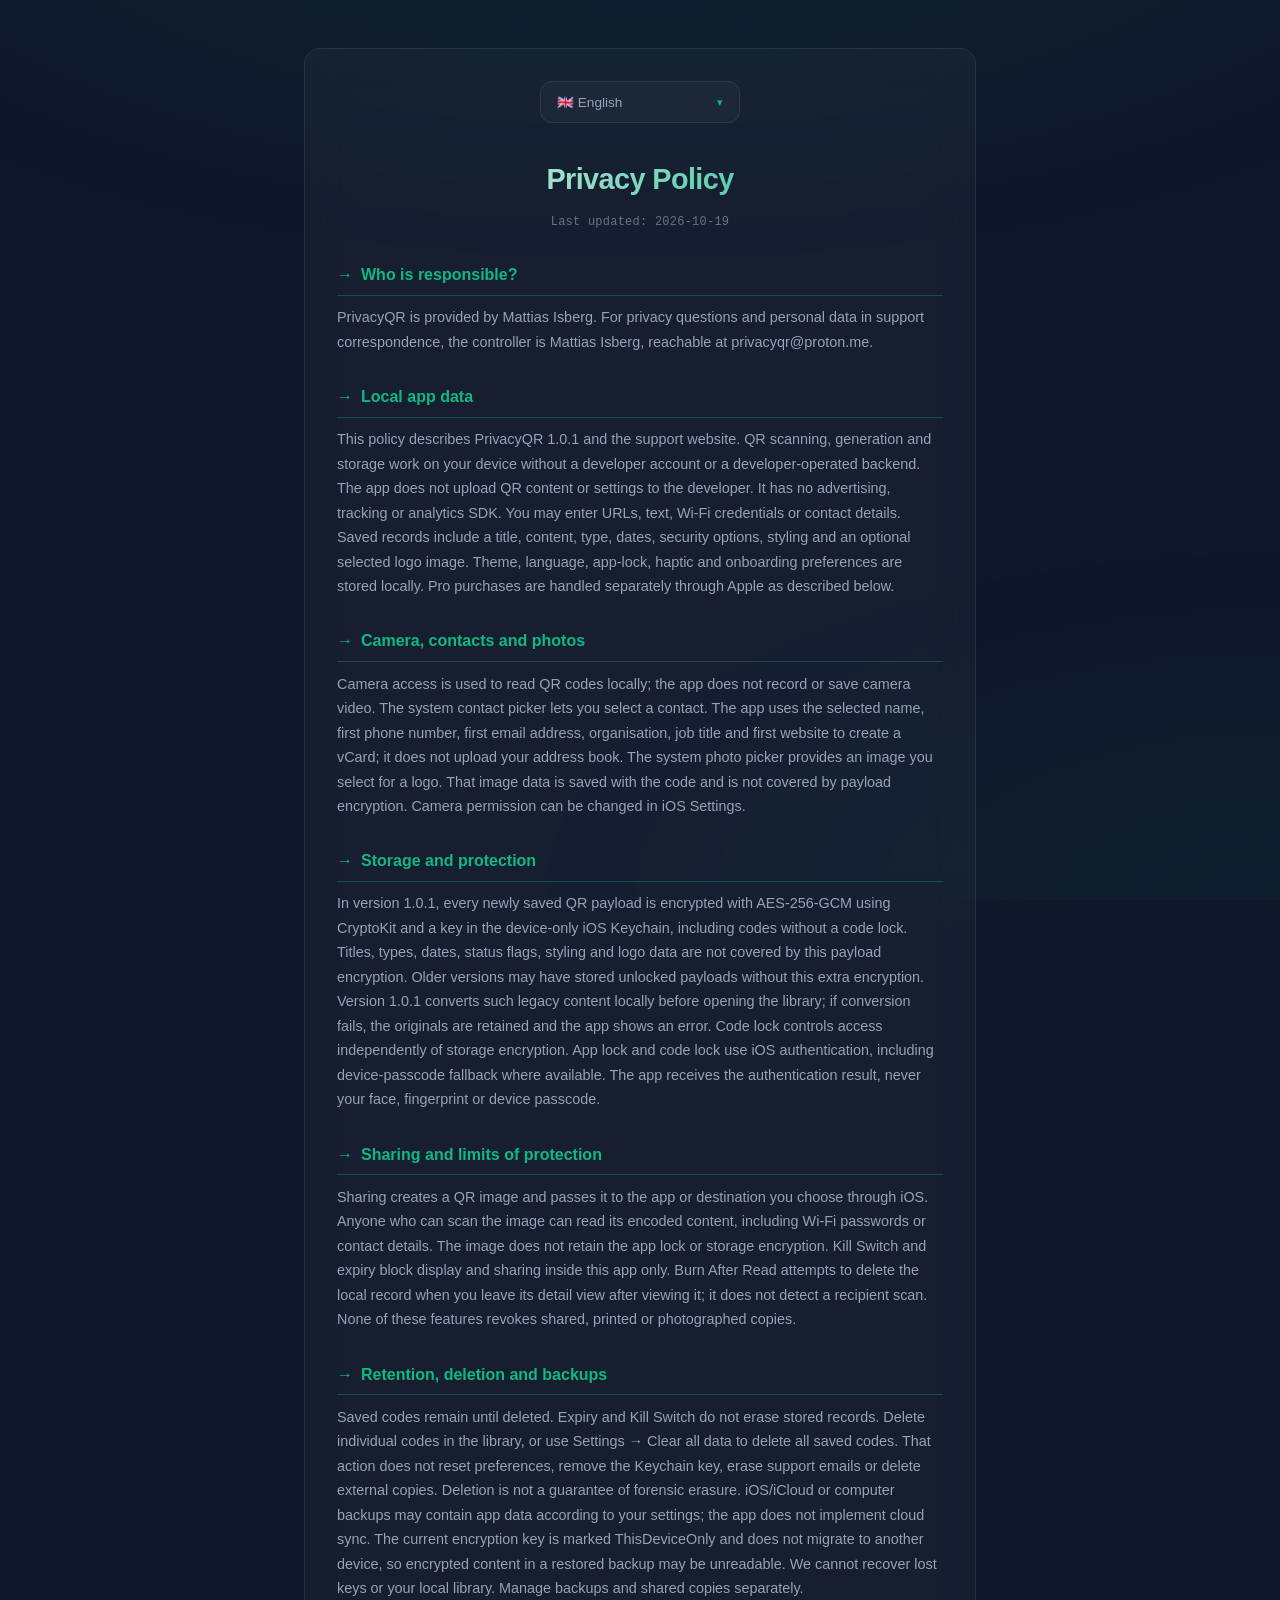
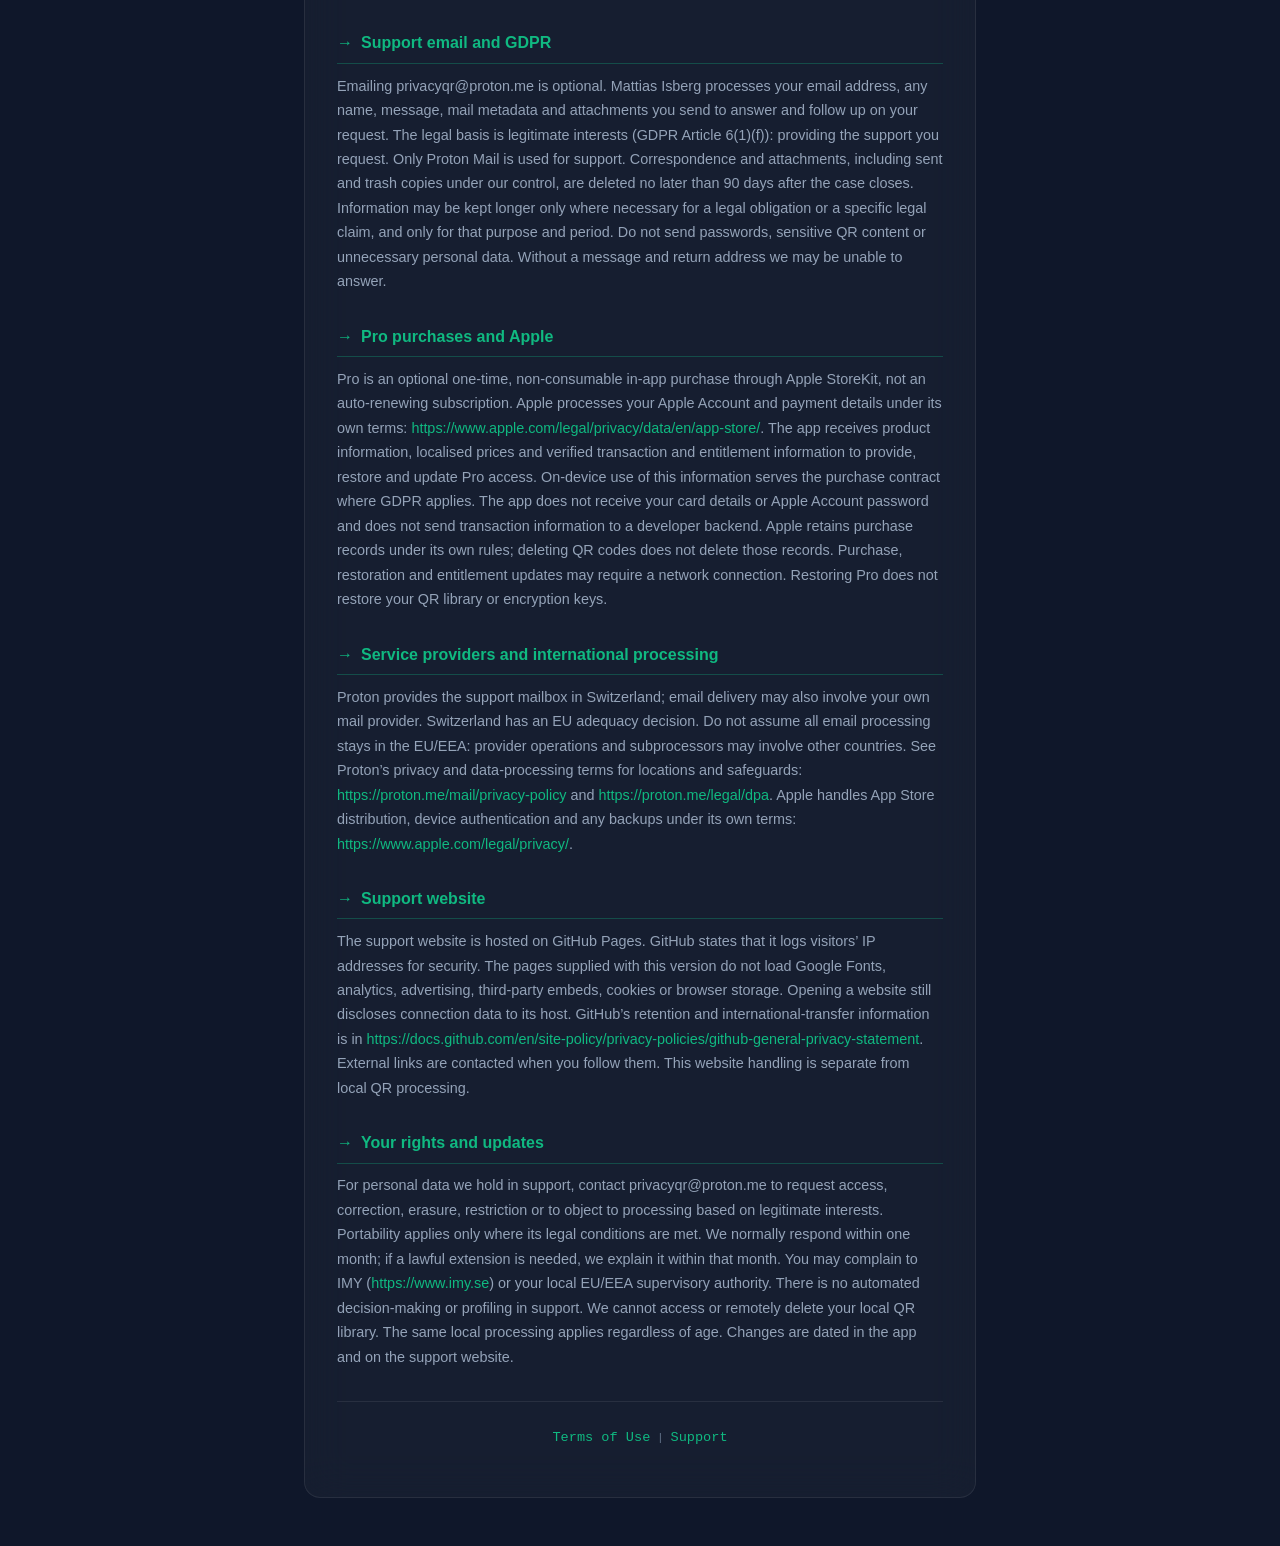
==== commit a91fb446: "Align legal information with PrivacyQR 1.0.1 Pro data flows" ====
--- a/privacy-policy.html
+++ b/privacy-policy.html
@@ -407,417 +407,449 @@
             <!-- BEGIN GENERATED LEGAL -->
 <section id="content-sv" lang="sv" class="lang-content">
 <h1>Integritetspolicy</h1>
-<p class="subtitle">Senast uppdaterad: 2026-10-17</p>
+<p class="subtitle">Senast uppdaterad: 2026-10-19</p>
 <h2>Vem ansvarar?</h2>
 <p>PrivacyQR ges ut av Mattias Isberg. Personuppgiftsansvarig för supportkorrespondens är Mattias Isberg. Kontakta privacyqr@proton.me med frågor om integritet och personuppgifter.</p>
 <h2>Appens lokala data</h2>
-<p>Skanning, generering och lagring av QR-koder fungerar på din enhet utan konto eller en backend hos utvecklaren. Appen laddar inte upp QR-innehåll eller inställningar till utvecklaren. Den har inga SDK:er för reklam, spårning eller analys. Du kan ange webbadresser, text, Wi-Fi-uppgifter och kontaktuppgifter. Sparade poster innehåller titel, innehåll, typ, datum, säkerhetsval, design och en eventuell vald logotypbild. Tema, språk, applås, haptik och onboardinginställningar sparas lokalt.</p>
+<p>Den här policyn beskriver PrivacyQR 1.0.1 och supportwebbplatsen. Skanning, generering och lagring av QR-koder fungerar på din enhet utan utvecklarkonto eller en backend hos utvecklaren. Appen laddar inte upp QR-innehåll eller inställningar till utvecklaren. Den har inga SDK:er för reklam, spårning eller analys. Du kan ange webbadresser, text, Wi-Fi-uppgifter och kontaktuppgifter. Sparade poster innehåller titel, innehåll, typ, datum, säkerhetsval, design och en eventuell vald logotypbild. Tema, språk, applås, haptik och onboardinginställningar sparas lokalt. Pro-köp hanteras separat genom Apple enligt nedan.</p>
 <h2>Kamera, kontakter och bilder</h2>
 <p>Kameran används för lokal QR-avläsning; appen spelar inte in eller sparar kameravideo. Med systemets kontaktväljare kan du välja en kontakt. Appen använder valt namn, första telefonnummer, första e-postadress, organisation, yrkestitel och första webbplats till ett vCard; din adressbok laddas inte upp. Systemets bildväljare ger appen den bild du väljer som logotyp. Bilddata sparas tillsammans med koden och omfattas inte av innehållskrypteringen. Kamerabehörigheten kan ändras i iOS-inställningarna.</p>
 <h2>Lagring och skydd</h2>
-<p>Koder sparas lokalt med SwiftData. Innehållet i nya låsta koder krypteras med AES-256-GCM via CryptoKit och en nyckel i iOS-nyckelringen. Koder som sparas utan kodlås lagras utan denna extra innehållskryptering. Titlar, datum, design och logotypdata krypteras inte av funktionen, även för låsta koder. App- och kodlås använder iOS-autentisering, med enhetskod som reserv där det stöds. Appen får autentiseringsresultatet, aldrig ditt ansikte, fingeravtryck eller din enhetskod.</p>
+<p>I version 1.0.1 krypteras allt nysparat QR-innehåll med AES-256-GCM via CryptoKit och en nyckel i den enhetsbundna iOS-nyckelringen, även för koder utan kodlås. Titlar, typer, datum, statusflaggor, design och logotypdata omfattas inte av innehållskrypteringen. Äldre versioner kan ha sparat olåst innehåll utan denna extra kryptering. Version 1.0.1 konverterar sådant äldre innehåll lokalt innan biblioteket öppnas; misslyckas konverteringen behålls originalen och appen visar ett fel. Kodlåset styr åtkomst oberoende av lagringskrypteringen. App- och kodlås använder iOS-autentisering, med enhetskod som reserv där det stöds. Appen får autentiseringsresultatet, aldrig ditt ansikte, fingeravtryck eller din enhetskod.</p>
 <h2>Delning och skyddets begränsningar</h2>
 <p>Vid delning skapas en QR-bild som lämnas till den app eller destination du väljer via iOS. Alla som kan skanna bilden kan läsa det kodade innehållet, även Wi-Fi-lösenord och kontaktuppgifter. Bilden behåller inte applåset eller lagringskrypteringen. Kill Switch och utgångsdatum stoppar bara visning och delning inne i appen. Burn After Read försöker radera den lokala posten när du lämnar detaljvyn efter att ha visat den; funktionen upptäcker inte en mottagares skanning. Ingen av funktionerna återkallar delade, utskrivna eller fotograferade kopior.</p>
 <h2>Lagringstid, radering och säkerhetskopior</h2>
 <p>Sparade koder ligger kvar tills de raderas. Utgångsdatum och Kill Switch raderar inte lagrade poster. Radera enskilda koder i biblioteket eller alla sparade koder via Inställningar → Rensa all data. Det återställer inte inställningar, tar inte bort nyckeln i nyckelringen och raderar inte supportmejl eller externa kopior. Radering garanterar inte forensisk utplåning. Säkerhetskopior i iOS/iCloud eller på en dator kan innehålla appdata beroende på dina inställningar; appen har ingen molnsynk. Den nuvarande krypteringsnyckeln är märkt ThisDeviceOnly och flyttas inte till en annan enhet. Krypterat innehåll i en återställd säkerhetskopia kan därför bli oläsbart. Vi kan inte återställa förlorade nycklar eller ditt lokala bibliotek. Hantera säkerhetskopior och delade kopior separat.</p>
 <h2>Supportmejl och GDPR</h2>
 <p>Det är frivilligt att mejla privacyqr@proton.me. Mattias Isberg behandlar din e-postadress, eventuellt namn, meddelande, mejlmetadata och bilagor för att svara och följa upp ditt ärende. Rättslig grund är berättigat intresse (GDPR artikel 6.1 f): att ge den support du efterfrågar. Endast Proton Mail används för support. Korrespondens och bilagor, inklusive kopior i skickat och papperskorg som vi kontrollerar, raderas senast 90 dagar efter att ärendet avslutats. Uppgifter får sparas längre bara när det behövs för en rättslig skyldighet eller ett konkret rättsligt anspråk, och bara för det ändamålet och den tiden. Skicka inte lösenord, känsligt QR-innehåll eller onödiga personuppgifter. Utan meddelande och svarsadress kan vi sakna möjlighet att svara.</p>
+<h2>Pro-köp och Apple</h2>
+<p>Pro är ett frivilligt engångsköp som inte förbrukas, genom Apple StoreKit, inte en automatiskt förnyad prenumeration. Apple behandlar ditt Apple-konto och dina betalningsuppgifter enligt egna villkor: <a href="https://www.apple.com/legal/privacy/data/en/app-store/">https://www.apple.com/legal/privacy/data/en/app-store/</a>. Appen får produktinformation, lokalanpassade priser och verifierad transaktions- och rättighetsinformation för att tillhandahålla, återställa och uppdatera Pro-åtkomst. Användningen av dessa uppgifter på enheten behövs för köpeavtalet där GDPR gäller. Appen får inte dina kortuppgifter eller lösenordet till ditt Apple-konto och skickar inte transaktionsuppgifter till någon backend hos utvecklaren. Apple sparar köpuppgifter enligt egna regler; radering av QR-koder raderar inte dessa uppgifter. Köp, återställning och rättighetsuppdateringar kan kräva internet. Återställning av Pro återställer inte QR-biblioteket eller krypteringsnycklarna.</p>
 <h2>Tjänsteleverantörer och internationell behandling</h2>
 <p>Proton tillhandahåller supportbrevlådan i Schweiz; även din egen mejlleverantör kan delta i leveransen. Schweiz har ett EU-beslut om adekvat skyddsnivå. Utgå inte från att all mejlbehandling stannar inom EU/EES: leverantörers verksamhet och underleverantörer kan omfatta andra länder. Se Protons integritets- och personuppgiftsbiträdesvillkor för platser och skyddsåtgärder: <a href="https://proton.me/mail/privacy-policy">https://proton.me/mail/privacy-policy</a> och <a href="https://proton.me/legal/dpa">https://proton.me/legal/dpa</a>. Apple hanterar App Store-distribution, enhetsautentisering och eventuella säkerhetskopior enligt egna villkor: <a href="https://www.apple.com/legal/privacy/">https://www.apple.com/legal/privacy/</a>.</p>
 <h2>Supportwebbplatsen</h2>
 <p>Supportwebbplatsen ligger på GitHub Pages. GitHub uppger att besökares IP-adresser loggas för säkerhetsändamål. Sidorna som följer med denna version laddar inte Google Fonts, analys, reklam, externa inbäddningar, kakor eller webbläsarlagring. Ett webbplatsbesök lämnar ändå anslutningsuppgifter till värden. GitHubs information om lagring och internationella överföringar finns på <a href="https://docs.github.com/en/site-policy/privacy-policies/github-general-privacy-statement">https://docs.github.com/en/site-policy/privacy-policies/github-general-privacy-statement</a>. Externa länkar kontaktas när du följer dem. Webbplatsens hantering är skild från lokal QR-behandling.</p>
 <h2>Dina rättigheter och ändringar</h2>
-<p>För personuppgifter som vi har i supporten kan du kontakta privacyqr@proton.me för tillgång, rättelse, radering, begränsning eller invändning mot behandling som stöds på berättigat intresse. Dataportabilitet gäller bara när lagens villkor är uppfyllda. Vi svarar normalt inom en månad; behövs en tillåten förlängning förklarar vi den inom samma månad. Du kan klaga hos IMY (<a href="https://www.imy.se)">https://www.imy.se)</a> eller din lokala tillsynsmyndighet i EU/EES. Supporten använder inte automatiserat beslutsfattande eller profilering. Vi kan inte komma åt eller fjärradera ditt lokala QR-bibliotek. Samma lokala behandling gäller oavsett ålder. Ändringar dateras i appen och på supportwebbplatsen.</p>
+<p>För personuppgifter som vi har i supporten kan du kontakta privacyqr@proton.me för tillgång, rättelse, radering, begränsning eller invändning mot behandling som stöds på berättigat intresse. Dataportabilitet gäller bara när lagens villkor är uppfyllda. Vi svarar normalt inom en månad; behövs en tillåten förlängning förklarar vi den inom samma månad. Du kan klaga hos IMY (<a href="https://www.imy.se">https://www.imy.se</a>) eller din lokala tillsynsmyndighet i EU/EES. Supporten använder inte automatiserat beslutsfattande eller profilering. Vi kan inte komma åt eller fjärradera ditt lokala QR-bibliotek. Samma lokala behandling gäller oavsett ålder. Ändringar dateras i appen och på supportwebbplatsen.</p>
 <footer class="footer-links">
 <a href="terms-of-service.html#sv" lang="sv">Användarvillkor</a> | <a href="index.html#sv" lang="sv">Support</a>
 </footer></section>
 <section id="content-en" lang="en" class="lang-content active">
 <h1>Privacy Policy</h1>
-<p class="subtitle">Last updated: 2026-10-17</p>
+<p class="subtitle">Last updated: 2026-10-19</p>
 <h2>Who is responsible?</h2>
 <p>PrivacyQR is provided by Mattias Isberg. For privacy questions and personal data in support correspondence, the controller is Mattias Isberg, reachable at privacyqr@proton.me.</p>
 <h2>Local app data</h2>
-<p>QR scanning, generation and storage work on your device without an account or a developer-operated backend. The app does not upload QR content or settings to the developer. It has no advertising, tracking or analytics SDK. You may enter URLs, text, Wi-Fi credentials or contact details. Saved records include a title, content, type, dates, security options, styling and an optional selected logo image. Theme, language, app-lock, haptic and onboarding preferences are stored locally.</p>
+<p>This policy describes PrivacyQR 1.0.1 and the support website. QR scanning, generation and storage work on your device without a developer account or a developer-operated backend. The app does not upload QR content or settings to the developer. It has no advertising, tracking or analytics SDK. You may enter URLs, text, Wi-Fi credentials or contact details. Saved records include a title, content, type, dates, security options, styling and an optional selected logo image. Theme, language, app-lock, haptic and onboarding preferences are stored locally. Pro purchases are handled separately through Apple as described below.</p>
 <h2>Camera, contacts and photos</h2>
 <p>Camera access is used to read QR codes locally; the app does not record or save camera video. The system contact picker lets you select a contact. The app uses the selected name, first phone number, first email address, organisation, job title and first website to create a vCard; it does not upload your address book. The system photo picker provides an image you select for a logo. That image data is saved with the code and is not covered by payload encryption. Camera permission can be changed in iOS Settings.</p>
 <h2>Storage and protection</h2>
-<p>Saved codes use local SwiftData storage. Newly saved locked codes have their payload encrypted with AES-256-GCM using CryptoKit and a key in the iOS Keychain. Codes saved without the code-lock option are stored without this additional payload encryption. Titles, dates, styling and logo data are not encrypted by this feature, even for locked codes. App lock and code lock use iOS authentication, including device-passcode fallback where available. The app receives the authentication result, never your face, fingerprint or device passcode.</p>
+<p>In version 1.0.1, every newly saved QR payload is encrypted with AES-256-GCM using CryptoKit and a key in the device-only iOS Keychain, including codes without a code lock. Titles, types, dates, status flags, styling and logo data are not covered by this payload encryption. Older versions may have stored unlocked payloads without this extra encryption. Version 1.0.1 converts such legacy content locally before opening the library; if conversion fails, the originals are retained and the app shows an error. Code lock controls access independently of storage encryption. App lock and code lock use iOS authentication, including device-passcode fallback where available. The app receives the authentication result, never your face, fingerprint or device passcode.</p>
 <h2>Sharing and limits of protection</h2>
 <p>Sharing creates a QR image and passes it to the app or destination you choose through iOS. Anyone who can scan the image can read its encoded content, including Wi-Fi passwords or contact details. The image does not retain the app lock or storage encryption. Kill Switch and expiry block display and sharing inside this app only. Burn After Read attempts to delete the local record when you leave its detail view after viewing it; it does not detect a recipient scan. None of these features revokes shared, printed or photographed copies.</p>
 <h2>Retention, deletion and backups</h2>
 <p>Saved codes remain until deleted. Expiry and Kill Switch do not erase stored records. Delete individual codes in the library, or use Settings → Clear all data to delete all saved codes. That action does not reset preferences, remove the Keychain key, erase support emails or delete external copies. Deletion is not a guarantee of forensic erasure. iOS/iCloud or computer backups may contain app data according to your settings; the app does not implement cloud sync. The current encryption key is marked ThisDeviceOnly and does not migrate to another device, so encrypted content in a restored backup may be unreadable. We cannot recover lost keys or your local library. Manage backups and shared copies separately.</p>
 <h2>Support email and GDPR</h2>
 <p>Emailing privacyqr@proton.me is optional. Mattias Isberg processes your email address, any name, message, mail metadata and attachments you send to answer and follow up on your request. The legal basis is legitimate interests (GDPR Article 6(1)(f)): providing the support you request. Only Proton Mail is used for support. Correspondence and attachments, including sent and trash copies under our control, are deleted no later than 90 days after the case closes. Information may be kept longer only where necessary for a legal obligation or a specific legal claim, and only for that purpose and period. Do not send passwords, sensitive QR content or unnecessary personal data. Without a message and return address we may be unable to answer.</p>
+<h2>Pro purchases and Apple</h2>
+<p>Pro is an optional one-time, non-consumable in-app purchase through Apple StoreKit, not an auto-renewing subscription. Apple processes your Apple Account and payment details under its own terms: <a href="https://www.apple.com/legal/privacy/data/en/app-store/">https://www.apple.com/legal/privacy/data/en/app-store/</a>. The app receives product information, localised prices and verified transaction and entitlement information to provide, restore and update Pro access. On-device use of this information serves the purchase contract where GDPR applies. The app does not receive your card details or Apple Account password and does not send transaction information to a developer backend. Apple retains purchase records under its own rules; deleting QR codes does not delete those records. Purchase, restoration and entitlement updates may require a network connection. Restoring Pro does not restore your QR library or encryption keys.</p>
 <h2>Service providers and international processing</h2>
 <p>Proton provides the support mailbox in Switzerland; email delivery may also involve your own mail provider. Switzerland has an EU adequacy decision. Do not assume all email processing stays in the EU/EEA: provider operations and subprocessors may involve other countries. See Proton’s privacy and data-processing terms for locations and safeguards: <a href="https://proton.me/mail/privacy-policy">https://proton.me/mail/privacy-policy</a> and <a href="https://proton.me/legal/dpa">https://proton.me/legal/dpa</a>. Apple handles App Store distribution, device authentication and any backups under its own terms: <a href="https://www.apple.com/legal/privacy/">https://www.apple.com/legal/privacy/</a>.</p>
 <h2>Support website</h2>
 <p>The support website is hosted on GitHub Pages. GitHub states that it logs visitors’ IP addresses for security. The pages supplied with this version do not load Google Fonts, analytics, advertising, third-party embeds, cookies or browser storage. Opening a website still discloses connection data to its host. GitHub’s retention and international-transfer information is in <a href="https://docs.github.com/en/site-policy/privacy-policies/github-general-privacy-statement">https://docs.github.com/en/site-policy/privacy-policies/github-general-privacy-statement</a>. External links are contacted when you follow them. This website handling is separate from local QR processing.</p>
 <h2>Your rights and updates</h2>
-<p>For personal data we hold in support, contact privacyqr@proton.me to request access, correction, erasure, restriction or to object to processing based on legitimate interests. Portability applies only where its legal conditions are met. We normally respond within one month; if a lawful extension is needed, we explain it within that month. You may complain to IMY (<a href="https://www.imy.se)">https://www.imy.se)</a> or your local EU/EEA supervisory authority. There is no automated decision-making or profiling in support. We cannot access or remotely delete your local QR library. The same local processing applies regardless of age. Changes are dated in the app and on the support website.</p>
+<p>For personal data we hold in support, contact privacyqr@proton.me to request access, correction, erasure, restriction or to object to processing based on legitimate interests. Portability applies only where its legal conditions are met. We normally respond within one month; if a lawful extension is needed, we explain it within that month. You may complain to IMY (<a href="https://www.imy.se">https://www.imy.se</a>) or your local EU/EEA supervisory authority. There is no automated decision-making or profiling in support. We cannot access or remotely delete your local QR library. The same local processing applies regardless of age. Changes are dated in the app and on the support website.</p>
 <footer class="footer-links">
 <a href="terms-of-service.html#en" lang="en">Terms of Use</a> | <a href="index.html#en" lang="en">Support</a>
 </footer></section>
 <section id="content-de" lang="de" class="lang-content">
 <h1>Datenschutzerklärung</h1>
-<p class="subtitle">Zuletzt aktualisiert: 2026-10-17</p>
+<p class="subtitle">Zuletzt aktualisiert: 2026-10-19</p>
 <h2>Wer ist verantwortlich?</h2>
 <p>PrivacyQR wird von Mattias Isberg bereitgestellt. Bei Fragen zum Datenschutz und zu personenbezogenen Daten in der Support-Korrespondenz ist Mattias Isberg der Verantwortliche. Er ist unter privacyqr@proton.me erreichbar.</p>
 <h2>Lokale App-Daten</h2>
-<p>Das Scannen, Erstellen und Speichern von QR-Codes erfolgt auf Ihrem Gerät, ohne Konto und ohne ein vom Entwickler betriebenes Backend. Die App lädt weder QR-Inhalte noch Einstellungen zum Entwickler hoch. Sie enthält kein SDK für Werbung, Tracking oder Analysen. Sie können URLs, Text, WLAN-Zugangsdaten oder Kontaktdaten eingeben. Gespeicherte Einträge umfassen einen Titel, Inhalt, Typ, Daten, Sicherheitsoptionen, Gestaltung und optional ein ausgewähltes Logo-Bild. Einstellungen für Design, Sprache, App-Sperre, haptisches Feedback und Einführung werden lokal gespeichert.</p>
+<p>Diese Richtlinie beschreibt PrivacyQR 1.0.1 und die Support-Website. QR-Codes scannen, erstellen und speichern funktioniert auf Ihrem Gerät ohne Entwicklerkonto und ohne vom Entwickler betriebenes Backend. Die App lädt weder QR-Inhalte noch Einstellungen zum Entwickler hoch. Sie enthält keine Werbe-, Tracking- oder Analyse-SDKs. Sie können URLs, Text, WLAN-Zugangsdaten oder Kontaktdaten eingeben. Gespeicherte Einträge enthalten Titel, Inhalt, Typ, Datumsangaben, Sicherheitsoptionen, Gestaltung und optional ein ausgewähltes Logo-Bild. Einstellungen für Design, Sprache, App-Sperre, Haptik und Einführung werden lokal gespeichert. Pro-Käufe werden separat über Apple abgewickelt, wie unten beschrieben.</p>
 <h2>Kamera, Kontakte und Fotos</h2>
 <p>Der Kamerazugriff wird verwendet, um QR-Codes lokal zu lesen; die App zeichnet keine Kameravideos auf und speichert sie nicht. Mit der systemeigenen Kontaktauswahl können Sie einen Kontakt auswählen. Die App verwendet den ausgewählten Namen, die erste Telefonnummer, die erste E-Mail-Adresse, Organisation, Berufsbezeichnung und erste Website, um eine vCard zu erstellen; Ihr Adressbuch wird nicht hochgeladen. Mit der systemeigenen Fotoauswahl wählen Sie ein Bild für ein Logo aus. Diese Bilddaten werden mit dem Code gespeichert und sind nicht durch die Payload-Verschlüsselung geschützt. Die Kameraberechtigung kann in den iOS-Einstellungen geändert werden.</p>
 <h2>Speicherung und Schutz</h2>
-<p>Gespeicherte Codes werden lokal mit SwiftData gespeichert. Bei neu gespeicherten, gesperrten Codes wird die Payload mit AES-256-GCM über CryptoKit und einem Schlüssel im iOS-Schlüsselbund verschlüsselt. Codes, die ohne Codesperre gespeichert werden, werden ohne diese zusätzliche Payload-Verschlüsselung gespeichert. Titel, Daten, Gestaltung und Logodaten werden durch diese Funktion auch bei gesperrten Codes nicht verschlüsselt. App- und Code-Sperre verwenden die iOS-Authentifizierung, einschließlich Gerätecode-Fallback, sofern verfügbar. Die App erhält das Authentifizierungsergebnis, niemals Ihr Gesicht, Ihren Fingerabdruck oder Gerätecode.</p>
+<p>In Version 1.0.1 wird jede neu gespeicherte QR-Payload mit AES-256-GCM über CryptoKit und einem Schlüssel im nur auf diesem Gerät verfügbaren iOS-Schlüsselbund verschlüsselt, auch bei Codes ohne Code-Sperre. Titel, Typen, Datumsangaben, Statuskennzeichen, Gestaltung und Logodaten sind nicht von dieser Payload-Verschlüsselung erfasst. Ältere Versionen können ungesperrte Payloads ohne diese zusätzliche Verschlüsselung gespeichert haben. Version 1.0.1 konvertiert solche älteren Inhalte lokal, bevor die Bibliothek geöffnet wird; schlägt die Konvertierung fehl, bleiben die Originale erhalten und die App zeigt einen Fehler an. Die Code-Sperre steuert den Zugriff unabhängig von der Speicher-Verschlüsselung. App- und Code-Sperre verwenden die iOS-Authentifizierung, einschließlich Gerätecode als Fallback, sofern verfügbar. Die App erhält das Authentifizierungsergebnis, niemals Ihr Gesicht, Ihren Fingerabdruck oder Gerätecode.</p>
 <h2>Teilen und Grenzen des Schutzes</h2>
 <p>Beim Teilen wird ein QR-Bild erstellt und über iOS an die von Ihnen ausgewählte App oder das gewählte Ziel übergeben. Jeder, der das Bild scannen kann, kann den darin codierten Inhalt lesen, einschließlich WLAN-Passwörtern oder Kontaktdaten. Das Bild übernimmt weder die App-Sperre noch die Speicherverschlüsselung. Kill Switch und Ablaufdatum blockieren die Anzeige und das Teilen ausschließlich innerhalb dieser App. Burn After Read versucht, den lokalen Eintrag zu löschen, wenn Sie nach dem Ansehen dessen Detailansicht verlassen; ein Scan durch einen Empfänger wird nicht erkannt. Keine dieser Funktionen widerruft geteilte, gedruckte oder fotografierte Kopien.</p>
 <h2>Aufbewahrung, Löschung und Backups</h2>
 <p>Gespeicherte Codes bleiben erhalten, bis sie gelöscht werden. Ablaufdatum und Kill Switch löschen keine gespeicherten Einträge. Löschen Sie einzelne Codes in der Bibliothek oder verwenden Sie Einstellungen → Alle Daten löschen, um alle gespeicherten Codes zu löschen. Dabei werden weder Einstellungen zurückgesetzt noch der Schlüssel im Schlüsselbund entfernt, Support-E-Mails gelöscht oder externe Kopien entfernt. Eine Löschung garantiert keine forensische Löschung. iOS-/iCloud- oder Computer-Backups können Ihren Einstellungen entsprechend App-Daten enthalten; die App bietet keine Cloud-Synchronisierung. Der aktuelle Verschlüsselungsschlüssel ist mit ThisDeviceOnly markiert und wird nicht auf ein anderes Gerät übertragen. Daher können verschlüsselte Inhalte in einem wiederhergestellten Backup unlesbar sein. Wir können verlorene Schlüssel oder Ihre lokale Bibliothek nicht wiederherstellen. Verwalten Sie Backups und geteilte Kopien separat.</p>
 <h2>Support-E-Mail und DSGVO</h2>
 <p>Eine E-Mail an privacyqr@proton.me zu senden ist freiwillig. Mattias Isberg verarbeitet Ihre E-Mail-Adresse, einen gegebenenfalls angegebenen Namen, Ihre Nachricht, E-Mail-Metadaten und Anhänge, die Sie zur Beantwortung und Nachverfolgung Ihres Anliegens senden. Rechtsgrundlage sind berechtigte Interessen (DSGVO-Artikel 6(1)(f)): die Bereitstellung des von Ihnen angeforderten Supports. Für den Support wird ausschließlich Proton Mail verwendet. Korrespondenz und Anhänge, einschließlich gesendeter und Papierkorb-Kopien unter unserer Kontrolle, werden spätestens 90 Tage nach Abschluss des Falls gelöscht. Informationen werden nur dann länger aufbewahrt, wenn dies für eine gesetzliche Verpflichtung oder einen konkreten Rechtsanspruch erforderlich ist, und nur für diesen Zweck und Zeitraum. Senden Sie keine Passwörter, vertraulichen QR-Inhalte oder unnötigen personenbezogenen Daten. Ohne Nachricht und Absenderadresse können wir möglicherweise nicht antworten.</p>
+<h2>Pro-Käufe und Apple</h2>
+<p>Pro ist ein optionaler einmaliger, nicht verbrauchbarer In-App-Kauf über Apple StoreKit und kein automatisch verlängerndes Abonnement. Apple verarbeitet Ihren Apple Account und Zahlungsdaten gemäß den eigenen Bedingungen: <a href="https://www.apple.com/legal/privacy/data/en/app-store/">https://www.apple.com/legal/privacy/data/en/app-store/</a>. Die App erhält Produktinformationen, lokalisierte Preise sowie verifizierte Transaktions- und Anspruchsinformationen, um den Pro-Zugang bereitzustellen, wiederherzustellen und zu aktualisieren. Soweit die DSGVO gilt, dient die Nutzung dieser Informationen auf dem Gerät der Durchführung des Kaufvertrags. Die App erhält weder Ihre Kartendaten noch Ihr Apple-Account-Passwort und sendet keine Transaktionsinformationen an ein Entwickler-Backend. Apple bewahrt Kaufdaten nach eigenen Regeln auf; das Löschen von QR-Codes löscht diese Daten nicht. Kauf, Wiederherstellung und Aktualisierungen des Anspruchs können eine Netzwerkverbindung erfordern. Durch die Wiederherstellung von Pro werden weder Ihre QR-Bibliothek noch Ihre Verschlüsselungsschlüssel wiederhergestellt.</p>
 <h2>Dienstleister und internationale Verarbeitung</h2>
 <p>Proton stellt das Support-Postfach in der Schweiz bereit; an der E-Mail-Zustellung kann auch Ihr eigener E-Mail-Anbieter beteiligt sein. Für die Schweiz besteht ein Angemessenheitsbeschluss der EU. Gehen Sie nicht davon aus, dass die gesamte E-Mail-Verarbeitung in der EU/im EWR stattfindet: Anbieterbetrieb und Unterauftragsverarbeiter können weitere Länder einbeziehen. Informationen zu Standorten und Schutzmaßnahmen finden Sie in Protons Datenschutz- und Auftragsverarbeitungsbedingungen: <a href="https://proton.me/mail/privacy-policy">https://proton.me/mail/privacy-policy</a> und <a href="https://proton.me/legal/dpa">https://proton.me/legal/dpa</a>. Apple ist gemäß den eigenen Bedingungen für App-Store-Vertrieb, Geräteauthentifizierung und etwaige Backups zuständig: <a href="https://www.apple.com/legal/privacy/">https://www.apple.com/legal/privacy/</a>.</p>
 <h2>Support-Website</h2>
 <p>Die Support-Website wird auf GitHub Pages gehostet. GitHub gibt an, IP-Adressen von Besuchern aus Sicherheitsgründen zu protokollieren. Die mit dieser Version bereitgestellten Seiten laden weder Google Fonts noch Analyse- oder Werbedienste, Einbettungen Dritter, Cookies oder Browser-Speicher. Beim Öffnen einer Website werden dennoch Verbindungsdaten an deren Host übermittelt. Informationen von GitHub zur Aufbewahrung und internationalen Übermittlung finden Sie unter <a href="https://docs.github.com/en/site-policy/privacy-policies/github-general-privacy-statement">https://docs.github.com/en/site-policy/privacy-policies/github-general-privacy-statement</a>. Externe Links werden kontaktiert, wenn Sie ihnen folgen. Diese Verarbeitung auf der Website ist von der lokalen QR-Verarbeitung getrennt.</p>
 <h2>Ihre Rechte und Aktualisierungen</h2>
-<p>Bei personenbezogenen Daten, die wir im Rahmen des Supports speichern, können Sie unter privacyqr@proton.me Auskunft, Berichtigung, Löschung oder Einschränkung verlangen oder einer Verarbeitung auf Grundlage berechtigter Interessen widersprechen. Das Recht auf Datenübertragbarkeit gilt nur, wenn dessen gesetzliche Voraussetzungen erfüllt sind. Normalerweise antworten wir innerhalb eines Monats; ist eine gesetzlich zulässige Verlängerung erforderlich, erklären wir dies innerhalb dieses Monats. Sie können sich bei der IMY (<a href="https://www.imy.se)">https://www.imy.se)</a> oder Ihrer örtlichen Aufsichtsbehörde in der EU/im EWR beschweren. Im Support gibt es keine automatisierte Entscheidungsfindung oder Profilbildung. Wir können nicht auf Ihre lokale QR-Bibliothek zugreifen oder sie aus der Ferne löschen. Dieselbe lokale Verarbeitung gilt unabhängig vom Alter. Änderungen werden in der App und auf der Support-Website mit Datum versehen.</p>
+<p>Bei personenbezogenen Daten, die wir im Rahmen des Supports speichern, können Sie unter privacyqr@proton.me Auskunft, Berichtigung, Löschung oder Einschränkung verlangen oder einer Verarbeitung auf Grundlage berechtigter Interessen widersprechen. Das Recht auf Datenübertragbarkeit gilt nur, wenn dessen gesetzliche Voraussetzungen erfüllt sind. Normalerweise antworten wir innerhalb eines Monats; ist eine gesetzlich zulässige Verlängerung erforderlich, erklären wir dies innerhalb dieses Monats. Sie können sich bei der IMY (<a href="https://www.imy.se">https://www.imy.se</a>) oder Ihrer örtlichen Aufsichtsbehörde in der EU/im EWR beschweren. Im Support gibt es keine automatisierte Entscheidungsfindung oder Profilbildung. Wir können nicht auf Ihre lokale QR-Bibliothek zugreifen oder sie aus der Ferne löschen. Dieselbe lokale Verarbeitung gilt unabhängig vom Alter. Änderungen werden in der App und auf der Support-Website mit Datum versehen.</p>
 <footer class="footer-links">
 <a href="terms-of-service.html#de" lang="de">Nutzungsbedingungen</a> | <a href="index.html#de" lang="de">Support</a>
 </footer></section>
 <section id="content-fr" lang="fr" class="lang-content">
 <h1>Politique de confidentialité</h1>
-<p class="subtitle">Dernière mise à jour : 2026-10-17</p>
+<p class="subtitle">Dernière mise à jour : 2026-10-19</p>
 <h2>Qui est responsable ?</h2>
 <p>PrivacyQR est fourni par Mattias Isberg. Pour toute question relative à la confidentialité et aux données personnelles échangées dans le cadre de l’assistance, le responsable du traitement est Mattias Isberg, joignable à privacyqr@proton.me.</p>
 <h2>Données locales de l’application</h2>
-<p>La lecture, la création et le stockage de codes QR s’effectuent sur votre appareil, sans compte ni serveur exploité par le développeur. L’application ne transmet au développeur ni le contenu des codes QR ni les réglages. Elle n’intègre aucun SDK publicitaire, de suivi ou d’analyse. Vous pouvez saisir des URL, du texte, des identifiants Wi-Fi ou des coordonnées. Les enregistrements sauvegardés comprennent un titre, un contenu, un type, des dates, des options de sécurité, une mise en forme et, facultativement, une image de logo sélectionnée. Les préférences de thème, de langue, de verrouillage de l’application, de retour haptique et d’introduction sont stockées localement.</p>
+<p>La présente politique décrit PrivacyQR 1.0.1 et le site Web d’assistance. La lecture, la création et le stockage de codes QR fonctionnent sur votre appareil, sans compte développeur ni serveur géré par le développeur. L’application ne transmet au développeur ni le contenu des QR codes ni les réglages. Elle ne comporte aucun SDK de publicité, de suivi ou d’analyse. Vous pouvez saisir des URL, du texte, des identifiants Wi-Fi ou des coordonnées. Les enregistrements sauvegardés comprennent un titre, un contenu, un type, des dates, des options de sécurité, une mise en forme et, éventuellement, une image de logo sélectionnée. Les préférences de thème, de langue, de verrouillage de l’application, de retour haptique et de présentation sont stockées localement. Les achats Pro sont traités séparément par Apple, comme indiqué ci-dessous.</p>
 <h2>Caméra, contacts et photos</h2>
 <p>L’accès à la caméra sert à lire les codes QR localement ; l’application n’enregistre ni ne sauvegarde de vidéo. Le sélecteur de contacts du système vous permet de choisir un contact. L’application utilise le nom sélectionné, le premier numéro de téléphone, la première adresse e-mail, l’organisation, le poste et le premier site Web pour créer une vCard ; elle ne téléverse pas votre carnet d’adresses. Le sélecteur de photos du système fournit l’image que vous choisissez comme logo. Les données de cette image sont enregistrées avec le code et ne sont pas couvertes par le chiffrement de la charge utile. Vous pouvez modifier l’autorisation d’accès à la caméra dans les réglages d’iOS.</p>
 <h2>Stockage et protection</h2>
-<p>Les codes sauvegardés utilisent le stockage local SwiftData. La charge utile des nouveaux codes verrouillés est chiffrée avec AES-256-GCM à l’aide de CryptoKit et d’une clé conservée dans le trousseau iOS. Les codes enregistrés sans verrouillage sont stockés sans ce chiffrement supplémentaire de la charge utile. Cette fonctionnalité ne chiffre ni les titres, ni les dates, ni la mise en forme, ni les données du logo, même pour les codes verrouillés. Le verrouillage de l’application et des codes utilise l’authentification iOS, avec recours au code de l’appareil lorsque cette option est disponible. L’application reçoit le résultat de l’authentification, jamais votre visage, votre empreinte digitale ni le code de votre appareil.</p>
+<p>Dans la version 1.0.1, chaque charge utile QR nouvellement sauvegardée est chiffrée avec AES-256-GCM à l’aide de CryptoKit et d’une clé du trousseau iOS limitée à l’appareil, y compris pour les codes sans verrouillage. Les titres, types, dates, indicateurs d’état, mises en forme et données de logo ne sont pas couverts par ce chiffrement de la charge utile. Les anciennes versions ont pu stocker des charges utiles déverrouillées sans ce chiffrement supplémentaire. La version 1.0.1 convertit localement ces anciens contenus avant l’ouverture de la bibliothèque ; si la conversion échoue, les originaux sont conservés et l’application affiche une erreur. Le verrouillage du code contrôle l’accès indépendamment du chiffrement du stockage. Le verrouillage de l’application et des codes utilise l’authentification iOS, avec le code de l’appareil comme solution de repli lorsque cette option est disponible. L’application reçoit le résultat de l’authentification, jamais votre visage, votre empreinte digitale ni le code de votre appareil.</p>
 <h2>Partage et limites de la protection</h2>
 <p>Le partage crée une image QR et la transmet, via iOS, à l’application ou à la destination de votre choix. Toute personne capable de scanner l’image peut lire son contenu encodé, y compris les mots de passe Wi-Fi ou les coordonnées. L’image ne conserve ni le verrouillage de l’application ni le chiffrement du stockage. Kill Switch et l’expiration bloquent l’affichage et le partage uniquement dans cette application. Burn After Read tente de supprimer l’enregistrement local lorsque vous quittez sa vue détaillée après l’avoir consultée ; cette fonction ne détecte pas le scan effectué par un destinataire. Aucune de ces fonctionnalités ne révoque les copies partagées, imprimées ou photographiées.</p>
 <h2>Conservation, suppression et sauvegardes</h2>
 <p>Les codes sauvegardés sont conservés jusqu’à leur suppression. L’expiration et Kill Switch n’effacent pas les enregistrements stockés. Vous pouvez supprimer des codes individuellement dans la bibliothèque ou utiliser Réglages → Effacer toutes les données pour supprimer tous les codes sauvegardés. Cette action ne réinitialise pas les préférences, ne supprime pas la clé du trousseau, n’efface pas les e-mails d’assistance et ne supprime pas les copies externes. La suppression ne garantit pas un effacement irréversible des données. Selon vos réglages, les sauvegardes iOS/iCloud ou celles de votre ordinateur peuvent contenir des données de l’application ; celle-ci ne met pas en œuvre de synchronisation dans le cloud. La clé de chiffrement actuelle porte l’attribut ThisDeviceOnly et n’est pas transférée vers un autre appareil ; le contenu chiffré d’une sauvegarde restaurée peut donc être illisible. Nous ne pouvons pas récupérer les clés perdues ni votre bibliothèque locale. Gérez séparément les sauvegardes et les copies partagées.</p>
 <h2>E-mail d’assistance et RGPD</h2>
 <p>Vous pouvez écrire à privacyqr@proton.me, mais cela reste facultatif. Pour répondre à votre demande et en assurer le suivi, Mattias Isberg traite votre adresse e-mail, tout nom communiqué, votre message, les métadonnées du courriel et les pièces jointes que vous envoyez. La base juridique est l’intérêt légitime (article 6(1)(f) du RGPD) : fournir l’assistance que vous demandez. Seul Proton Mail est utilisé pour l’assistance. Les échanges et pièces jointes, y compris les copies des messages envoyés et de la corbeille que nous contrôlons, sont supprimés au plus tard 90 jours après la clôture du dossier. Les informations ne peuvent être conservées plus longtemps que si cela est nécessaire pour respecter une obligation légale ou traiter une réclamation juridique précise, et uniquement pour cette finalité et pendant la durée nécessaire. N’envoyez ni mots de passe, ni contenu QR sensible, ni données personnelles superflues. Sans message et adresse de réponse, il se peut que nous ne puissions pas vous répondre.</p>
+<h2>Achats Pro et Apple</h2>
+<p>Pro est un achat intégré facultatif, unique et non consommable via Apple StoreKit ; il ne s’agit pas d’un abonnement à renouvellement automatique. Apple traite votre compte Apple et vos données de paiement selon ses propres conditions : <a href="https://www.apple.com/legal/privacy/data/en/app-store/">https://www.apple.com/legal/privacy/data/en/app-store/</a>. L’application reçoit des informations sur le produit, les prix localisés ainsi que des informations vérifiées sur les transactions et les droits d’accès afin de fournir, restaurer et mettre à jour l’accès Pro. Lorsque le RGPD s’applique, l’utilisation de ces informations sur l’appareil sert à l’exécution du contrat d’achat. L’application ne reçoit ni les données de votre carte ni le mot de passe de votre compte Apple et n’envoie aucune information de transaction à un serveur du développeur. Apple conserve les données d’achat selon ses propres règles ; la suppression des codes QR ne supprime pas ces données. L’achat, la restauration et les mises à jour des droits d’accès peuvent nécessiter une connexion réseau. La restauration de Pro ne restaure ni votre bibliothèque QR ni vos clés de chiffrement.</p>
 <h2>Prestataires et traitement international</h2>
 <p>Proton fournit la boîte aux lettres d’assistance en Suisse ; l’acheminement des e-mails peut également faire intervenir votre propre fournisseur de messagerie. La Suisse bénéficie d’une décision d’adéquation de l’UE. Ne supposez pas que tous les traitements des e-mails restent dans l’UE/EEE : les activités du fournisseur et de ses sous-traitants peuvent impliquer d’autres pays. Consultez les règles de confidentialité et les conditions de traitement des données de Proton concernant les lieux et les garanties : <a href="https://proton.me/mail/privacy-policy">https://proton.me/mail/privacy-policy</a> et <a href="https://proton.me/legal/dpa">https://proton.me/legal/dpa</a>. Apple gère la distribution sur l’App Store, l’authentification de l’appareil et les éventuelles sauvegardes selon ses propres conditions : <a href="https://www.apple.com/legal/privacy/">https://www.apple.com/legal/privacy/</a>.</p>
 <h2>Site Web d’assistance</h2>
 <p>Le site Web d’assistance est hébergé sur GitHub Pages. GitHub indique consigner les adresses IP des visiteurs à des fins de sécurité. Les pages fournies avec cette version ne chargent ni Google Fonts, ni outils d’analyse ou publicités, ni contenus intégrés de tiers, ni cookies, ni données dans le stockage du navigateur. La consultation d’un site Web communique néanmoins des données de connexion à son hébergeur. Les informations de GitHub sur la conservation et les transferts internationaux figurent à l’adresse <a href="https://docs.github.com/en/site-policy/privacy-policies/github-general-privacy-statement">https://docs.github.com/en/site-policy/privacy-policies/github-general-privacy-statement</a>. Les liens externes sont contactés lorsque vous les suivez. Le traitement lié à ce site est distinct du traitement local des codes QR.</p>
 <h2>Vos droits et mises à jour</h2>
-<p>Pour exercer vos droits sur les données personnelles que nous détenons dans le cadre de l’assistance, écrivez à privacyqr@proton.me afin de demander l’accès, la rectification, l’effacement ou la limitation du traitement, ou de vous opposer à un traitement fondé sur l’intérêt légitime. Le droit à la portabilité s’applique uniquement lorsque ses conditions légales sont réunies. Nous répondons normalement dans un délai d’un mois ; si une prolongation légale est nécessaire, nous vous l’expliquons dans ce même délai. Vous pouvez déposer une réclamation auprès de l’IMY (<a href="https://www.imy.se)">https://www.imy.se)</a> ou de l’autorité de contrôle compétente de votre pays dans l’UE/EEE. Aucun processus de décision automatisée ni profilage n’est utilisé pour l’assistance. Nous ne pouvons ni accéder à votre bibliothèque QR locale ni la supprimer à distance. Le même traitement local s’applique quel que soit l’âge. Les modifications sont datées dans l’application et sur le site Web d’assistance.</p>
+<p>Pour exercer vos droits sur les données personnelles que nous détenons dans le cadre de l’assistance, écrivez à privacyqr@proton.me afin de demander l’accès, la rectification, l’effacement ou la limitation du traitement, ou de vous opposer à un traitement fondé sur l’intérêt légitime. Le droit à la portabilité s’applique uniquement lorsque ses conditions légales sont réunies. Nous répondons normalement dans un délai d’un mois ; si une prolongation légale est nécessaire, nous vous l’expliquons dans ce même délai. Vous pouvez déposer une réclamation auprès de l’IMY (<a href="https://www.imy.se">https://www.imy.se</a>) ou de l’autorité de contrôle compétente de votre pays dans l’UE/EEE. Aucun processus de décision automatisée ni profilage n’est utilisé pour l’assistance. Nous ne pouvons ni accéder à votre bibliothèque QR locale ni la supprimer à distance. Le même traitement local s’applique quel que soit l’âge. Les modifications sont datées dans l’application et sur le site Web d’assistance.</p>
 <footer class="footer-links">
 <a href="terms-of-service.html#fr" lang="fr">Conditions d’utilisation</a> | <a href="index.html#fr" lang="fr">Assistance</a>
 </footer></section>
 <section id="content-da" lang="da" class="lang-content">
 <h1>Privatlivspolitik</h1>
-<p class="subtitle">Senest opdateret: 2026-10-17</p>
+<p class="subtitle">Senest opdateret: 2026-10-19</p>
 <h2>Hvem er ansvarlig?</h2>
 <p>PrivacyQR leveres af Mattias Isberg. Ved spørgsmål om privatliv og personoplysninger i supportkorrespondance er Mattias Isberg dataansvarlig og kan kontaktes på privacyqr@proton.me.</p>
 <h2>Lokale appdata</h2>
-<p>Scanning, oprettelse og lagring af QR-koder foregår på din enhed uden en konto eller en backend drevet af udvikleren. Appen uploader ikke QR-indhold eller indstillinger til udvikleren. Den indeholder ingen SDK til annoncering, sporing eller analyse. Du kan indtaste URL’er, tekst, Wi-Fi-adgangsoplysninger eller kontaktoplysninger. Gemte poster omfatter en titel, indhold, type, datoer, sikkerhedsindstillinger, udseende og eventuelt et valgt logobillede. Indstillinger for tema, sprog, applås, haptik og introduktion gemmes lokalt.</p>
+<p>Denne politik beskriver PrivacyQR 1.0.1 og supportwebstedet. QR-scanning, oprettelse og lagring fungerer på din enhed uden en udviklerkonto eller en backend, der drives af udvikleren. Appen uploader ikke QR-indhold eller indstillinger til udvikleren. Den har ingen SDK’er til annoncering, sporing eller analyse. Du kan indtaste URL’er, tekst, Wi-Fi-oplysninger eller kontaktoplysninger. Gemte poster omfatter en titel, indhold, type, datoer, sikkerhedsvalg, udseende og et eventuelt valgt logobillede. Tema-, sprog-, applås-, haptik- og onboardingindstillinger gemmes lokalt. Pro-køb håndteres separat gennem Apple som beskrevet nedenfor.</p>
 <h2>Kamera, kontakter og billeder</h2>
 <p>Kameraadgang bruges til at læse QR-koder lokalt; appen optager eller gemmer ikke video fra kameraet. Med systemets kontaktvælger kan du vælge en kontakt. Appen bruger det valgte navn, første telefonnummer, første e-mailadresse, organisation, stillingsbetegnelse og første websted til at oprette et vCard; den uploader ikke din adressebog. Systemets fotovælger giver dig mulighed for at vælge et billede til et logo. Billeddataene gemmes sammen med koden og er ikke omfattet af payloadkryptering. Kameratilladelsen kan ændres i iOS-indstillinger.</p>
 <h2>Lagring og beskyttelse</h2>
-<p>Gemte koder bruger lokal SwiftData-lagring. Payloaden for nyligt gemte låste koder krypteres med AES-256-GCM ved hjælp af CryptoKit og en nøgle i iOS-nøgleringen. Koder, der gemmes uden kodelås, gemmes uden denne ekstra payloadkryptering. Titler, datoer, udseende og logodata krypteres ikke af denne funktion, heller ikke for låste koder. Applås og kodelås bruger iOS-godkendelse, herunder fallback til enhedens adgangskode, hvor det er muligt. Appen modtager godkendelsesresultatet, aldrig dit ansigt, fingeraftryk eller enhedens adgangskode.</p>
+<p>I version 1.0.1 krypteres alle nyligt gemte QR-payloads med AES-256-GCM via CryptoKit og en nøgle i iOS-nøgleringen, der kun findes på enheden, også koder uden kodelås. Titler, typer, datoer, statusflag, udseende og logodata er ikke dækket af denne payloadkryptering. Ældre versioner kan have gemt ulåste payloads uden denne ekstra kryptering. Version 1.0.1 konverterer sådant ældre indhold lokalt, før biblioteket åbnes; hvis konverteringen mislykkes, bevares originalerne, og appen viser en fejl. Kodelåsen styrer adgang uafhængigt af lagringskrypteringen. App- og kodelås bruger iOS-godkendelse, herunder enhedens adgangskode som reserve, hvor det er muligt. Appen modtager godkendelsesresultatet, aldrig dit ansigt, fingeraftryk eller enhedens adgangskode.</p>
 <h2>Deling og beskyttelsens begrænsninger</h2>
 <p>Deling opretter et QR-billede og sender det via iOS til den app eller destination, du vælger. Alle, der kan scanne billedet, kan læse det kodede indhold, herunder Wi-Fi-adgangskoder eller kontaktoplysninger. Billedet bevarer ikke applåsen eller lagerkrypteringen. Kill Switch og udløb blokerer kun visning og deling i denne app. Burn After Read forsøger at slette den lokale post, når du forlader dens detaljevisning efter at have set den; funktionen registrerer ikke, om en modtager scanner den. Ingen af funktionerne tilbagekalder delte, udskrevne eller fotograferede kopier.</p>
 <h2>Opbevaring, sletning og sikkerhedskopier</h2>
 <p>Gemte koder bevares, indtil de slettes. Udløb og Kill Switch sletter ikke gemte poster. Slet enkelte koder i biblioteket, eller brug Indstillinger → Ryd alle data for at slette alle gemte koder. Handlingen nulstiller ikke indstillinger, fjerner ikke nøglen fra nøgleringen, sletter ikke support-e-mails eller eksterne kopier. Sletning garanterer ikke fuldstændig retsmedicinsk sletning. iOS/iCloud- eller computersikkerhedskopier kan indeholde appdata afhængigt af dine indstillinger; appen har ikke cloud-synkronisering. Den aktuelle krypteringsnøgle er markeret ThisDeviceOnly og overføres ikke til en anden enhed, så krypteret indhold i en gendannet sikkerhedskopi kan være ulæseligt. Vi kan ikke gendanne mistede nøgler eller dit lokale bibliotek. Administrer sikkerhedskopier og delte kopier separat.</p>
 <h2>Support-e-mail og GDPR</h2>
 <p>Det er frivilligt at sende en e-mail til privacyqr@proton.me. Mattias Isberg behandler din e-mailadresse, eventuelle navn, besked, e-mailmetadata og vedhæftninger, som du sender for at få svar og opfølgning på din henvendelse. Retsgrundlaget er legitime interesser (GDPR artikel 6(1)(f)): at yde den support, du anmoder om. Kun Proton Mail bruges til support. Korrespondance og vedhæftninger, herunder sendte kopier og papirkurvskopier under vores kontrol, slettes senest 90 dage efter sagens afslutning. Oplysninger opbevares kun længere, når det er nødvendigt af hensyn til en retlig forpligtelse eller et konkret retskrav, og kun til det formål og i den periode. Send ikke adgangskoder, følsomt QR-indhold eller unødvendige personoplysninger. Uden en besked og en returadresse kan vi muligvis ikke svare.</p>
+<h2>Pro-køb og Apple</h2>
+<p>Pro er et valgfrit engangskøb i appen, der ikke forbruges, gennem Apple StoreKit; det er ikke et automatisk fornyende abonnement. Apple behandler din Apple-konto og betalingsoplysninger efter sine egne vilkår: <a href="https://www.apple.com/legal/privacy/data/en/app-store/">https://www.apple.com/legal/privacy/data/en/app-store/</a>. Appen modtager produktoplysninger, lokaliserede priser samt verificerede transaktions- og rettighedsoplysninger for at give, gendanne og opdatere Pro-adgang. Behandlingen på enheden tjener købsaftalen, hvor GDPR gælder. Appen modtager ikke dine kortoplysninger eller adgangskoden til din Apple-konto og sender ikke transaktionsoplysninger til en backend hos udvikleren. Apple opbevarer købsposter efter sine egne regler; sletning af QR-koder sletter ikke disse poster. Køb, gendannelse og opdatering af rettigheder kan kræve en netværksforbindelse. Gendannelse af Pro gendanner ikke dit QR-bibliotek eller dine krypteringsnøgler.</p>
 <h2>Tjenesteudbydere og international behandling</h2>
 <p>Proton leverer supportpostkassen i Schweiz; e-maillevering kan også involvere din egen e-mailudbyder. Schweiz har en tilstrækkelighedsafgørelse fra EU. Antag ikke, at al e-mailbehandling forbliver i EU/EØS: udbyderens drift og underdatabehandlere kan involvere andre lande. Se Protons vilkår om privatliv og databehandling for oplysninger om placeringer og sikkerhedsforanstaltninger: <a href="https://proton.me/mail/privacy-policy">https://proton.me/mail/privacy-policy</a> og <a href="https://proton.me/legal/dpa">https://proton.me/legal/dpa</a>. Apple håndterer App Store-distribution, enhedsgodkendelse og eventuelle sikkerhedskopier i henhold til egne vilkår: <a href="https://www.apple.com/legal/privacy/">https://www.apple.com/legal/privacy/</a>.</p>
 <h2>Supportwebsted</h2>
 <p>Supportwebstedet hostes på GitHub Pages. GitHub oplyser, at besøgendes IP-adresser logges af sikkerhedshensyn. Siderne i denne version indlæser ikke Google Fonts, analyseværktøjer, annoncering, tredjepartsindlejringer, cookies eller browserlager. Når du åbner et websted, videregives forbindelsesdata stadig til dets host. GitHubs oplysninger om opbevaring og internationale overførsler findes på <a href="https://docs.github.com/en/site-policy/privacy-policies/github-general-privacy-statement">https://docs.github.com/en/site-policy/privacy-policies/github-general-privacy-statement</a>. Eksterne links kontaktes, når du følger dem. Denne behandling på webstedet er adskilt fra lokal QR-behandling.</p>
 <h2>Dine rettigheder og opdateringer</h2>
-<p>For personoplysninger, vi opbevarer i forbindelse med support, kan du skrive til privacyqr@proton.me for at anmode om indsigt, berigtigelse, sletning eller begrænsning eller gøre indsigelse mod behandling baseret på legitime interesser. Dataportabilitet gælder kun, når de juridiske betingelser er opfyldt. Vi svarer normalt inden for en måned; hvis en lovlig forlængelse er nødvendig, forklarer vi det inden for den måned. Du kan klage til IMY (<a href="https://www.imy.se)">https://www.imy.se)</a> eller din lokale tilsynsmyndighed i EU/EØS. Der anvendes ikke automatiseret beslutningstagning eller profilering i forbindelse med support. Vi kan ikke få adgang til eller fjernslette dit lokale QR-bibliotek. Den samme lokale behandling gælder uanset alder. Ændringer dateres i appen og på supportwebstedet.</p>
+<p>For personoplysninger, vi opbevarer i forbindelse med support, kan du skrive til privacyqr@proton.me for at anmode om indsigt, berigtigelse, sletning eller begrænsning eller gøre indsigelse mod behandling baseret på legitime interesser. Dataportabilitet gælder kun, når de juridiske betingelser er opfyldt. Vi svarer normalt inden for en måned; hvis en lovlig forlængelse er nødvendig, forklarer vi det inden for den måned. Du kan klage til IMY (<a href="https://www.imy.se">https://www.imy.se</a>) eller din lokale tilsynsmyndighed i EU/EØS. Der anvendes ikke automatiseret beslutningstagning eller profilering i forbindelse med support. Vi kan ikke få adgang til eller fjernslette dit lokale QR-bibliotek. Den samme lokale behandling gælder uanset alder. Ændringer dateres i appen og på supportwebstedet.</p>
 <footer class="footer-links">
 <a href="terms-of-service.html#da" lang="da">Brugsvilkår</a> | <a href="index.html#da" lang="da">Support</a>
 </footer></section>
 <section id="content-nb" lang="nb" class="lang-content">
 <h1>Personvernerklæring</h1>
-<p class="subtitle">Sist oppdatert: 2026-10-17</p>
+<p class="subtitle">Sist oppdatert: 2026-10-19</p>
 <h2>Hvem er ansvarlig?</h2>
 <p>PrivacyQR leveres av Mattias Isberg. For spørsmål om personvern og personopplysninger i supportkorrespondanse er Mattias Isberg behandlingsansvarlig og kan kontaktes på privacyqr@proton.me.</p>
 <h2>Lokale appdata</h2>
-<p>Skanning, oppretting og lagring av QR-koder skjer på enheten din uten en konto eller en backend som drives av utvikleren. Appen laster ikke opp QR-innhold eller innstillinger til utvikleren. Den har ingen SDK-er for annonsering, sporing eller analyse. Du kan legge inn URL-er, tekst, Wi-Fi-påloggingsinformasjon eller kontaktopplysninger. Lagrede oppføringer inneholder en tittel, innhold, type, datoer, sikkerhetsvalg, utforming og eventuelt et valgt logobilde. Innstillinger for tema, språk, applås, haptikk og introduksjon lagres lokalt.</p>
+<p>Denne personvernerklæringen beskriver PrivacyQR 1.0.1 og supportnettstedet. Skanning, oppretting og lagring av QR-koder fungerer på enheten din uten en utviklerkonto eller en backend som drives av utvikleren. Appen laster ikke opp QR-innhold eller innstillinger til utvikleren. Den har ingen SDK-er for annonsering, sporing eller analyse. Du kan skrive inn URL-er, tekst, Wi-Fi-påloggingsopplysninger eller kontaktinformasjon. Lagrede oppføringer omfatter tittel, innhold, type, datoer, sikkerhetsvalg, utforming og et eventuelt valgt logobilde. Tema-, språk-, applås-, haptikk- og introduksjonsinnstillinger lagres lokalt. Pro-kjøp håndteres separat gjennom Apple, som beskrevet nedenfor.</p>
 <h2>Kamera, kontakter og bilder</h2>
 <p>Kameratilgang brukes til å lese QR-koder lokalt; appen tar ikke opp eller lagrer video fra kameraet. Systemets kontaktvelger lar deg velge en kontakt. Appen bruker valgt navn, første telefonnummer, første e-postadresse, organisasjon, stillingstittel og første nettsted til å opprette et vCard; den laster ikke opp adresseboken din. Systemets bildevelger lar deg velge et bilde til en logo. Bildedataene lagres sammen med koden og omfattes ikke av payload-kryptering. Kameratillatelsen kan endres i iOS-innstillingene.</p>
 <h2>Lagring og beskyttelse</h2>
-<p>Lagrede koder bruker lokal SwiftData-lagring. Payloaden til nylig lagrede låste koder krypteres med AES-256-GCM ved hjelp av CryptoKit og en nøkkel i iOS-nøkkelringen. Koder som lagres uten kodelås, lagres uten denne ekstra payload-krypteringen. Titler, datoer, utforming og logodata krypteres ikke av denne funksjonen, heller ikke for låste koder. Applås og kodelås bruker iOS-autentisering, inkludert reservebruk av enhetens kode der dette er tilgjengelig. Appen mottar autentiseringsresultatet, aldri ansiktet, fingeravtrykket eller enhetens kode.</p>
+<p>I versjon 1.0.1 krypteres alle nylig lagrede QR-payloads med AES-256-GCM ved hjelp av CryptoKit og en nøkkel i iOS-nøkkelringen som bare finnes på enheten, også koder uten kodelås. Titler, typer, datoer, statusflagg, utforming og logodata omfattes ikke av denne payload-krypteringen. Eldre versjoner kan ha lagret ulåste payloads uten denne ekstra krypteringen. Versjon 1.0.1 konverterer slikt eldre innhold lokalt før biblioteket åpnes. Hvis konverteringen mislykkes, beholdes originalene, og appen viser en feil. Kodelåsen styrer tilgang uavhengig av lagringskrypteringen. App- og kodelås bruker iOS-autentisering, inkludert enhetens kode som reserve der det er tilgjengelig. Appen mottar autentiseringsresultatet, aldri ansiktet, fingeravtrykket eller enhetskoden din.</p>
 <h2>Deling og begrensninger i beskyttelsen</h2>
 <p>Deling oppretter et QR-bilde og sender det via iOS til appen eller målet du velger. Alle som kan skanne bildet, kan lese det kodede innholdet, inkludert Wi-Fi-passord eller kontaktopplysninger. Bildet beholder ikke applåsen eller lagringskrypteringen. Kill Switch og utløp blokkerer visning og deling bare i denne appen. Burn After Read forsøker å slette den lokale oppføringen når du går ut av detaljvisningen etter å ha sett den; funksjonen oppdager ikke om en mottaker skanner den. Ingen av funksjonene tilbakekaller delte, utskrevne eller fotograferte kopier.</p>
 <h2>Oppbevaring, sletting og sikkerhetskopier</h2>
 <p>Lagrede koder blir værende til de slettes. Utløp og Kill Switch sletter ikke lagrede oppføringer. Slett enkeltkoder i biblioteket, eller bruk Innstillinger → Slett alle data for å slette alle lagrede koder. Denne handlingen tilbakestiller ikke innstillinger, fjerner ikke nøkkelen fra nøkkelringen, sletter ikke support-e-poster eller eksterne kopier. Sletting garanterer ikke fullstendig kriminalteknisk sletting. iOS-/iCloud- eller datamaskinsikkerhetskopier kan inneholde appdata i samsvar med innstillingene dine; appen har ikke nettskysynkronisering. Den gjeldende krypteringsnøkkelen er merket ThisDeviceOnly og overføres ikke til en annen enhet, så kryptert innhold i en gjenopprettet sikkerhetskopi kan være uleselig. Vi kan ikke gjenopprette tapte nøkler eller det lokale biblioteket ditt. Administrer sikkerhetskopier og delte kopier separat.</p>
 <h2>Support-e-post og GDPR</h2>
 <p>Det er frivillig å sende e-post til privacyqr@proton.me. Mattias Isberg behandler e-postadressen din, eventuelt navn, melding, e-postmetadata og vedlegg du sender for å få svar og oppfølging på henvendelsen. Det rettslige grunnlaget er berettigede interesser (GDPR artikkel 6(1)(f)): å gi supporten du ber om. Bare Proton Mail brukes til support. Korrespondanse og vedlegg, inkludert sendte kopier og papirkurvkopier under vår kontroll, slettes senest 90 dager etter at saken er avsluttet. Opplysninger oppbevares lenger bare når det er nødvendig for en rettslig forpliktelse eller et konkret rettskrav, og bare for dette formålet og tidsrommet. Ikke send passord, sensitivt QR-innhold eller unødvendige personopplysninger. Uten en melding og returadresse kan vi kanskje ikke svare.</p>
+<h2>Pro-kjøp og Apple</h2>
+<p>Pro er et valgfritt engangskjøp i appen som ikke forbrukes, gjennom Apple StoreKit; det er ikke et automatisk fornyende abonnement. Apple behandler Apple-kontoen din og betalingsopplysningene dine i henhold til sine egne vilkår: <a href="https://www.apple.com/legal/privacy/data/en/app-store/">https://www.apple.com/legal/privacy/data/en/app-store/</a>. Appen mottar produktinformasjon, lokaliserte priser og verifiserte transaksjons- og rettighetsopplysninger for å gi, gjenopprette og oppdatere Pro-tilgang. Behandlingen på enheten brukes til kjøpsavtalen der GDPR gjelder. Appen mottar ikke kortopplysningene eller passordet til Apple-kontoen din og sender ikke transaksjonsinformasjon til en backend som drives av utvikleren. Apple oppbevarer kjøpsopplysninger etter egne regler; sletting av QR-koder sletter ikke disse opplysningene. Kjøp, gjenoppretting og oppdatering av rettigheter kan kreve nettverkstilkobling. Gjenoppretting av Pro gjenoppretter ikke QR-biblioteket eller krypteringsnøklene dine.</p>
 <h2>Tjenesteleverandører og internasjonal behandling</h2>
 <p>Proton leverer supportpostkassen i Sveits; e-postlevering kan også involvere din egen e-postleverandør. Sveits har en adekvansbeslutning fra EU. Ikke legg til grunn at all e-postbehandling skjer innenfor EU/EØS: leverandørens drift og underdatabehandlere kan involvere andre land. Se Protons vilkår for personvern og databehandling for informasjon om lokasjoner og sikkerhetstiltak: <a href="https://proton.me/mail/privacy-policy">https://proton.me/mail/privacy-policy</a> og <a href="https://proton.me/legal/dpa">https://proton.me/legal/dpa</a>. Apple håndterer App Store-distribusjon, enhetsautentisering og eventuelle sikkerhetskopier i henhold til egne vilkår: <a href="https://www.apple.com/legal/privacy/">https://www.apple.com/legal/privacy/</a>.</p>
 <h2>Supportnettsted</h2>
 <p>Supportnettstedet er driftet på GitHub Pages. GitHub opplyser at besøkendes IP-adresser logges av sikkerhetshensyn. Sidene som følger med denne versjonen, laster ikke inn Google Fonts, analyseverktøy, annonser, tredjepartsinnbygginger, informasjonskapsler eller nettleserlagring. Når du åpner et nettsted, oppgis tilkoblingsdata likevel til verten. GitHubs informasjon om oppbevaring og internasjonal overføring finnes på <a href="https://docs.github.com/en/site-policy/privacy-policies/github-general-privacy-statement">https://docs.github.com/en/site-policy/privacy-policies/github-general-privacy-statement</a>. Eksterne lenker kontaktes når du følger dem. Denne behandlingen på nettstedet er atskilt fra lokal QR-behandling.</p>
 <h2>Dine rettigheter og oppdateringer</h2>
-<p>For personopplysninger vi oppbevarer i forbindelse med support, kan du kontakte privacyqr@proton.me for å be om innsyn, retting, sletting eller begrensning, eller protestere mot behandling basert på berettigede interesser. Dataportabilitet gjelder bare når de juridiske vilkårene er oppfylt. Vi svarer vanligvis innen én måned; hvis en lovlig utsettelse er nødvendig, forklarer vi det innen den måneden. Du kan klage til IMY (<a href="https://www.imy.se)">https://www.imy.se)</a> eller din lokale tilsynsmyndighet i EU/EØS. Support innebærer ingen automatiserte avgjørelser eller profilering. Vi kan ikke få tilgang til eller slette det lokale QR-biblioteket ditt eksternt. Den samme lokale behandlingen gjelder uansett alder. Endringer dateres i appen og på supportnettstedet.</p>
+<p>For personopplysninger vi oppbevarer i forbindelse med support, kan du kontakte privacyqr@proton.me for å be om innsyn, retting, sletting eller begrensning, eller protestere mot behandling basert på berettigede interesser. Dataportabilitet gjelder bare når de juridiske vilkårene er oppfylt. Vi svarer vanligvis innen én måned; hvis en lovlig utsettelse er nødvendig, forklarer vi det innen den måneden. Du kan klage til IMY (<a href="https://www.imy.se">https://www.imy.se</a>) eller din lokale tilsynsmyndighet i EU/EØS. Support innebærer ingen automatiserte avgjørelser eller profilering. Vi kan ikke få tilgang til eller slette det lokale QR-biblioteket ditt eksternt. Den samme lokale behandlingen gjelder uansett alder. Endringer dateres i appen og på supportnettstedet.</p>
 <footer class="footer-links">
 <a href="terms-of-service.html#nb" lang="nb">Bruksvilkår</a> | <a href="index.html#nb" lang="nb">Support</a>
 </footer></section>
 <section id="content-es" lang="es" class="lang-content">
 <h1>Política de privacidad</h1>
-<p class="subtitle">Última actualización: 2026-10-17</p>
+<p class="subtitle">Última actualización: 2026-10-19</p>
 <h2>¿Quién es el responsable?</h2>
 <p>PrivacyQR es proporcionada por Mattias Isberg. Para consultas sobre privacidad y datos personales incluidos en la correspondencia de asistencia, el responsable del tratamiento es Mattias Isberg, a quien puede contactar en privacyqr@proton.me.</p>
 <h2>Datos locales de la app</h2>
-<p>El escaneo, la generación y el almacenamiento de códigos QR funcionan en su dispositivo sin cuenta ni servidor gestionado por el desarrollador. La app no envía contenido de códigos QR ni ajustes al desarrollador. No incluye SDK de publicidad, seguimiento ni análisis. Puede introducir URL, texto, credenciales Wi-Fi o datos de contacto. Los registros guardados incluyen un título, contenido, tipo, fechas, opciones de seguridad, estilo y una imagen de logotipo seleccionada de forma opcional. Las preferencias de tema, idioma, bloqueo de la app, respuesta háptica e introducción se almacenan localmente.</p>
+<p>Esta política describe PrivacyQR 1.0.1 y el sitio web de asistencia. El escaneo, la generación y el almacenamiento de códigos QR funcionan en su dispositivo sin una cuenta de desarrollador ni un backend gestionado por el desarrollador. La app no sube al desarrollador el contenido de los códigos QR ni la configuración. No contiene SDK de publicidad, seguimiento ni analítica. Puede introducir URL, texto, credenciales Wi-Fi o datos de contacto. Los registros guardados incluyen título, contenido, tipo, fechas, opciones de seguridad, estilo y, opcionalmente, una imagen de logotipo seleccionada. Las preferencias de tema, idioma, bloqueo de la app, respuesta háptica e introducción se guardan localmente. Las compras Pro se gestionan por separado a través de Apple, como se describe más adelante.</p>
 <h2>Cámara, contactos y fotos</h2>
 <p>El acceso a la cámara se utiliza para leer códigos QR localmente; la app no graba ni guarda vídeo de la cámara. El selector de contactos del sistema permite seleccionar un contacto. La app utiliza el nombre seleccionado, el primer número de teléfono, la primera dirección de correo electrónico, la organización, el cargo y el primer sitio web para crear una vCard; no carga su agenda de contactos. El selector de fotos del sistema proporciona una imagen que usted selecciona para usar como logotipo. Los datos de esa imagen se guardan con el código y no están cubiertos por el cifrado de la carga útil. El permiso de cámara puede cambiarse en Ajustes de iOS.</p>
 <h2>Almacenamiento y protección</h2>
-<p>Los códigos guardados utilizan el almacenamiento local de SwiftData. Las cargas útiles de los códigos bloqueados que se guarden a partir de ahora se cifran con AES-256-GCM mediante CryptoKit y una clave del Llavero de iOS. Los códigos guardados sin bloqueo se almacenan sin este cifrado adicional de la carga útil. Esta función no cifra los títulos, las fechas, el estilo ni los datos del logotipo, tampoco en los códigos bloqueados. El bloqueo de la app y el de los códigos utilizan la autenticación de iOS, incluida la alternativa del código del dispositivo cuando está disponible. La app recibe el resultado de la autenticación, nunca su rostro, huella dactilar ni código del dispositivo.</p>
+<p>En la versión 1.0.1, cada carga útil QR que se guarda por primera vez se cifra con AES-256-GCM mediante CryptoKit y una clave del Llavero de iOS vinculada únicamente al dispositivo, también en los códigos sin bloqueo. Los títulos, tipos, fechas, indicadores de estado, estilo y datos del logotipo no están cubiertos por este cifrado de la carga útil. Las versiones anteriores podrían haber guardado cargas útiles desbloqueadas sin este cifrado adicional. La versión 1.0.1 convierte localmente ese contenido antiguo antes de abrir la biblioteca; si la conversión falla, se conservan los originales y la app muestra un error. El bloqueo del código controla el acceso de forma independiente del cifrado del almacenamiento. El bloqueo de la app y de los códigos utiliza la autenticación de iOS, incluido el código del dispositivo como alternativa cuando está disponible. La app recibe el resultado de la autenticación, nunca su rostro, huella dactilar ni código del dispositivo.</p>
 <h2>Compartir y límites de la protección</h2>
 <p>Al compartir, se crea una imagen QR y se envía a la app o al destino que elija mediante iOS. Cualquiera que pueda escanear la imagen puede leer su contenido codificado, incluidas las contraseñas Wi-Fi o los datos de contacto. La imagen no conserva el bloqueo de la app ni el cifrado del almacenamiento. Kill Switch y la caducidad bloquean la visualización y el uso compartido solo dentro de esta app. Burn After Read intenta eliminar el registro local cuando sale de su vista de detalles después de verlo; no detecta si un destinatario lo escanea. Ninguna de estas funciones revoca copias compartidas, impresas o fotografiadas.</p>
 <h2>Conservación, eliminación y copias de seguridad</h2>
 <p>Los códigos guardados se conservan hasta que se eliminen. La caducidad y Kill Switch no borran los registros almacenados. Elimine códigos individuales en la biblioteca o utilice Ajustes → Borrar todos los datos para eliminar todos los códigos guardados. Esa acción no restablece las preferencias, elimina la clave del Llavero, borra los correos de asistencia ni elimina copias externas. La eliminación no garantiza el borrado forense. Las copias de seguridad de iOS/iCloud o del ordenador pueden contener datos de la app según sus ajustes; la app no implementa sincronización en la nube. La clave de cifrado actual está marcada como ThisDeviceOnly y no se transfiere a otro dispositivo, por lo que el contenido cifrado de una copia de seguridad restaurada podría resultar ilegible. No podemos recuperar claves perdidas ni su biblioteca local. Gestione las copias de seguridad y las copias compartidas por separado.</p>
 <h2>Correo de asistencia y RGPD</h2>
 <p>Enviar un correo a privacyqr@proton.me es opcional. Mattias Isberg trata su dirección de correo electrónico, cualquier nombre, el mensaje, los metadatos del correo y los archivos adjuntos que envíe para responder a su solicitud y hacer un seguimiento. La base jurídica es el interés legítimo (artículo 6(1)(f) del RGPD): prestar la asistencia que solicita. Para la asistencia solo se utiliza Proton Mail. La correspondencia y los archivos adjuntos, incluidas las copias enviadas y de la papelera bajo nuestro control, se eliminan como máximo 90 días después del cierre del caso. La información solo puede conservarse durante más tiempo cuando sea necesario para cumplir una obligación legal o para una reclamación jurídica concreta, y únicamente durante el tiempo y con ese fin. No envíe contraseñas, contenido QR sensible ni datos personales innecesarios. Sin un mensaje y una dirección de respuesta, es posible que no podamos contestarle.</p>
+<h2>Compras Pro y Apple</h2>
+<p>Pro es una compra opcional, única y no consumible dentro de la app mediante Apple StoreKit; no es una suscripción con renovación automática. Apple trata su cuenta de Apple y sus datos de pago conforme a sus propias condiciones: <a href="https://www.apple.com/legal/privacy/data/en/app-store/">https://www.apple.com/legal/privacy/data/en/app-store/</a>. La app recibe información del producto, precios localizados e información verificada sobre transacciones y derechos para proporcionar, restaurar y actualizar el acceso a Pro. Cuando se aplica el RGPD, el uso de esta información en el dispositivo sirve para ejecutar el contrato de compra. La app no recibe los datos de su tarjeta ni la contraseña de su cuenta de Apple, y no envía información de transacciones a un backend del desarrollador. Apple conserva los registros de compra conforme a sus propias normas; eliminar códigos QR no elimina esos registros. Las compras, la restauración y las actualizaciones de derechos pueden requerir conexión a la red. Restaurar Pro no restaura su biblioteca QR ni las claves de cifrado.</p>
 <h2>Proveedores de servicios y tratamiento internacional</h2>
 <p>Proton proporciona el buzón de asistencia en Suiza; la entrega del correo también puede implicar a su propio proveedor de correo. Suiza cuenta con una decisión de adecuación de la UE. No dé por sentado que todo el tratamiento del correo permanece en la UE/EEE: las operaciones del proveedor y sus subencargados pueden implicar a otros países. Consulte las condiciones de privacidad y tratamiento de datos de Proton para conocer las ubicaciones y garantías: <a href="https://proton.me/mail/privacy-policy">https://proton.me/mail/privacy-policy</a> y <a href="https://proton.me/legal/dpa">https://proton.me/legal/dpa</a>. Apple gestiona la distribución en App Store, la autenticación del dispositivo y las copias de seguridad que se realicen conforme a sus propias condiciones: <a href="https://www.apple.com/legal/privacy/">https://www.apple.com/legal/privacy/</a>.</p>
 <h2>Sitio web de asistencia</h2>
 <p>El sitio web de asistencia está alojado en GitHub Pages. GitHub afirma que registra las direcciones IP de los visitantes por motivos de seguridad. Las páginas incluidas en esta versión no cargan Google Fonts, herramientas de análisis, publicidad, contenido integrado de terceros, cookies ni almacenamiento del navegador. Al abrir un sitio web, se siguen revelando datos de conexión a su alojamiento. La información de GitHub sobre conservación y transferencias internacionales está en <a href="https://docs.github.com/en/site-policy/privacy-policies/github-general-privacy-statement">https://docs.github.com/en/site-policy/privacy-policies/github-general-privacy-statement</a>. Se contacta con los enlaces externos cuando usted los abre. El tratamiento de este sitio web es independiente del procesamiento local de códigos QR.</p>
 <h2>Sus derechos y actualizaciones</h2>
-<p>Para ejercer sus derechos sobre los datos personales que conservamos en relación con la asistencia, contacte con privacyqr@proton.me para solicitar el acceso, la rectificación, la supresión o la limitación del tratamiento, o para oponerse al tratamiento basado en intereses legítimos. La portabilidad solo se aplica cuando se cumplen sus requisitos legales. Normalmente respondemos en el plazo de un mes; si se necesita una prórroga legal, se lo explicaremos dentro de ese mes. Puede presentar una reclamación ante IMY (<a href="https://www.imy.se)">https://www.imy.se)</a> o ante la autoridad de control local de la UE/EEE. No hay decisiones automatizadas ni elaboración de perfiles en la asistencia. No podemos acceder a su biblioteca local de códigos QR ni eliminarla a distancia. El mismo tratamiento local se aplica con independencia de la edad. Los cambios se fechan en la app y en el sitio web de asistencia.</p>
+<p>Para ejercer sus derechos sobre los datos personales que conservamos en relación con la asistencia, contacte con privacyqr@proton.me para solicitar el acceso, la rectificación, la supresión o la limitación del tratamiento, o para oponerse al tratamiento basado en intereses legítimos. La portabilidad solo se aplica cuando se cumplen sus requisitos legales. Normalmente respondemos en el plazo de un mes; si se necesita una prórroga legal, se lo explicaremos dentro de ese mes. Puede presentar una reclamación ante IMY (<a href="https://www.imy.se">https://www.imy.se</a>) o ante la autoridad de control local de la UE/EEE. No hay decisiones automatizadas ni elaboración de perfiles en la asistencia. No podemos acceder a su biblioteca local de códigos QR ni eliminarla a distancia. El mismo tratamiento local se aplica con independencia de la edad. Los cambios se fechan en la app y en el sitio web de asistencia.</p>
 <footer class="footer-links">
 <a href="terms-of-service.html#es" lang="es">Condiciones de uso</a> | <a href="index.html#es" lang="es">Asistencia</a>
 </footer></section>
 <section id="content-it" lang="it" class="lang-content">
 <h1>Informativa sulla privacy</h1>
-<p class="subtitle">Ultimo aggiornamento: 2026-10-17</p>
+<p class="subtitle">Ultimo aggiornamento: 2026-10-19</p>
 <h2>Chi è il titolare del trattamento?</h2>
 <p>PrivacyQR è fornita da Mattias Isberg. Per domande sulla privacy e sui dati personali nelle comunicazioni con l&#x27;assistenza, il titolare del trattamento è Mattias Isberg, contattabile all&#x27;indirizzo privacyqr@proton.me.</p>
 <h2>Dati locali dell&#x27;app</h2>
-<p>La scansione, la generazione e la memorizzazione dei codici QR avvengono sul tuo dispositivo, senza account né backend gestito dallo sviluppatore. L&#x27;app non carica contenuti QR o impostazioni allo sviluppatore. Non include SDK per pubblicità, tracciamento o analisi. Puoi inserire URL, testo, credenziali Wi-Fi o recapiti. I record salvati comprendono un titolo, contenuto, tipo, date, opzioni di sicurezza, stile e un&#x27;immagine del logo selezionata facoltativamente. Tema, lingua, blocco dell&#x27;app, preferenze aptiche e introduzione iniziale sono memorizzati localmente.</p>
+<p>La presente informativa descrive PrivacyQR 1.0.1 e il sito web di assistenza. La scansione, la generazione e la memorizzazione dei codici QR funzionano sul dispositivo senza un account sviluppatore né un backend gestito dallo sviluppatore. L’app non carica sullo sviluppatore i contenuti QR o le impostazioni. Non include SDK per pubblicità, tracciamento o analisi. È possibile inserire URL, testo, credenziali Wi-Fi o recapiti. I record salvati includono un titolo, contenuto, tipo, date, opzioni di sicurezza, stile e, facoltativamente, un’immagine del logo selezionata. Le preferenze per tema, lingua, blocco dell’app, feedback aptico e introduzione sono memorizzate localmente. Gli acquisti Pro sono gestiti separatamente tramite Apple, come descritto di seguito.</p>
 <h2>Fotocamera, contatti e foto</h2>
 <p>L&#x27;accesso alla fotocamera serve a leggere localmente i codici QR; l&#x27;app non registra né salva video della fotocamera. Il selettore di contatti del sistema ti consente di selezionare un contatto. L&#x27;app usa il nome selezionato, il primo numero di telefono, il primo indirizzo email, l&#x27;organizzazione, la qualifica e il primo sito web per creare una vCard; non carica la rubrica. Il selettore di foto del sistema fornisce un&#x27;immagine che selezioni come logo. I dati di tale immagine vengono salvati insieme al codice e non sono coperti dalla cifratura del payload. Puoi modificare il permesso della fotocamera nelle Impostazioni di iOS.</p>
-<h2>Memorizzazione e protezione</h2>
-<p>I codici salvati usano la memorizzazione locale SwiftData. Per i nuovi codici salvati con blocco, il payload viene cifrato con AES-256-GCM usando CryptoKit e una chiave nel Portachiavi di iOS. I codici salvati senza blocco vengono memorizzati senza questa cifratura aggiuntiva del payload. Questa funzionalità non cifra titoli, date, stile o dati del logo, nemmeno per i codici bloccati. Il blocco dell&#x27;app e dei codici usa l&#x27;autenticazione di iOS, incluso, ove disponibile, il ripiego sul codice del dispositivo. L&#x27;app riceve il risultato dell&#x27;autenticazione, mai il tuo volto, l&#x27;impronta digitale o il codice del dispositivo.</p>
+<h2>Archiviazione e protezione</h2>
+<p>Nella versione 1.0.1, ogni payload QR salvato di recente viene cifrato con AES-256-GCM tramite CryptoKit e una chiave nel Portachiavi iOS vincolata al dispositivo, anche per i codici senza blocco. Titoli, tipi, date, indicatori di stato, stile e dati del logo non sono coperti dalla cifratura del payload. Le versioni precedenti potrebbero aver memorizzato payload sbloccati senza questa cifratura aggiuntiva. La versione 1.0.1 converte localmente tali contenuti legacy prima di aprire la libreria; se la conversione non riesce, gli originali vengono conservati e l’app mostra un errore. Il blocco del codice controlla l’accesso indipendentemente dalla cifratura dell’archiviazione. Il blocco dell’app e dei codici usa l’autenticazione iOS, incluso il codice del dispositivo come alternativa quando disponibile. L’app riceve il risultato dell’autenticazione, mai il volto, l’impronta digitale o il codice del dispositivo.</p>
 <h2>Condivisione e limiti della protezione</h2>
 <p>La condivisione crea un&#x27;immagine QR e la passa all&#x27;app o alla destinazione che scegli tramite iOS. Chiunque possa scansionare l&#x27;immagine può leggere il contenuto codificato, incluse password Wi-Fi o informazioni di contatto. L&#x27;immagine non conserva il blocco dell&#x27;app né la cifratura della memorizzazione. Kill Switch e scadenza impediscono la visualizzazione e la condivisione solo all&#x27;interno di questa app. Burn After Read tenta di eliminare il record locale quando esci dalla schermata dei dettagli dopo averlo visualizzato; non rileva la scansione da parte del destinatario. Nessuna di queste funzionalità revoca le copie condivise, stampate o fotografate.</p>
 <h2>Conservazione, eliminazione e backup</h2>
 <p>I codici salvati restano fino a quando non vengono eliminati. La scadenza e Kill Switch non cancellano i record memorizzati. Elimina singoli codici dalla libreria oppure usa Impostazioni → Cancella tutti i dati per eliminare tutti i codici salvati. Questa azione non reimposta le preferenze, non rimuove la chiave del Portachiavi, non cancella le email di assistenza e non elimina le copie esterne. L&#x27;eliminazione non garantisce la cancellazione forense. I backup di iOS/iCloud o del computer possono contenere dati dell&#x27;app in base alle tue impostazioni; l&#x27;app non implementa la sincronizzazione cloud. La chiave di cifratura attuale è contrassegnata ThisDeviceOnly e non viene trasferita su un altro dispositivo, quindi il contenuto cifrato in un backup ripristinato potrebbe risultare illeggibile. Non possiamo recuperare le chiavi perse o la tua libreria locale. Gestisci separatamente i backup e le copie condivise.</p>
 <h2>Email all&#x27;assistenza e GDPR</h2>
 <p>Scrivere a privacyqr@proton.me è facoltativo. Mattias Isberg tratta il tuo indirizzo email, eventuale nome, messaggio, metadati dell&#x27;email e allegati inviati per rispondere e dare seguito alla richiesta. La base giuridica è il legittimo interesse (articolo 6(1)(f) del GDPR): fornire l&#x27;assistenza richiesta. Per l&#x27;assistenza viene usato solo Proton Mail. La corrispondenza e gli allegati, comprese le copie inviate e nel cestino sotto il nostro controllo, vengono eliminati entro e non oltre 90 giorni dalla chiusura del caso. Le informazioni possono essere conservate più a lungo solo quando necessario per un obbligo legale o una specifica pretesa giuridica, e solo per tale finalità e per il relativo periodo. Non inviare password, contenuti QR sensibili o dati personali non necessari. Senza un messaggio e un indirizzo a cui rispondere potremmo non riuscire a risponderti.</p>
+<h2>Acquisti Pro e Apple</h2>
+<p>Pro è un acquisto in-app facoltativo, una tantum e non consumabile tramite Apple StoreKit; non è un abbonamento con rinnovo automatico. Apple tratta l’account Apple e i dati di pagamento secondo i propri termini: <a href="https://www.apple.com/legal/privacy/data/en/app-store/">https://www.apple.com/legal/privacy/data/en/app-store/</a>. L’app riceve informazioni sul prodotto, prezzi localizzati e informazioni verificate su transazioni e diritti per fornire, ripristinare e aggiornare l’accesso a Pro. Quando si applica il GDPR, l’uso di queste informazioni sul dispositivo serve all’esecuzione del contratto di acquisto. L’app non riceve i dati della carta né la password dell’account Apple e non invia informazioni sulle transazioni a un backend dello sviluppatore. Apple conserva i registri degli acquisti secondo le proprie regole; eliminare i codici QR non elimina tali registri. L’acquisto, il ripristino e gli aggiornamenti dei diritti potrebbero richiedere una connessione di rete. Il ripristino di Pro non ripristina la libreria QR né le chiavi di cifratura.</p>
 <h2>Fornitori di servizi e trattamento internazionale</h2>
 <p>Proton fornisce la casella di posta per l&#x27;assistenza in Svizzera; la consegna delle email può coinvolgere anche il tuo fornitore di posta. La Svizzera beneficia di una decisione di adeguatezza dell&#x27;UE. Non presumere che tutto il trattamento delle email avvenga nell&#x27;UE/SEE: le attività del fornitore e dei sub-responsabili possono coinvolgere altri paesi. Per le località e le garanzie, consulta le informative sulla privacy e i termini sul trattamento dei dati di Proton: <a href="https://proton.me/mail/privacy-policy">https://proton.me/mail/privacy-policy</a> e <a href="https://proton.me/legal/dpa">https://proton.me/legal/dpa</a>. Apple gestisce la distribuzione tramite App Store, l&#x27;autenticazione del dispositivo e gli eventuali backup secondo i propri termini: <a href="https://www.apple.com/legal/privacy/">https://www.apple.com/legal/privacy/</a>.</p>
 <h2>Sito web di assistenza</h2>
 <p>Il sito web di assistenza è ospitato su GitHub Pages. GitHub dichiara di registrare gli indirizzi IP dei visitatori per motivi di sicurezza. Le pagine incluse in questa versione non caricano Google Fonts, strumenti di analisi, pubblicità, contenuti incorporati di terze parti, cookie o dati nella memoria del browser. Visitare un sito web comunica comunque dati di connessione al suo host. Le informazioni di GitHub sulla conservazione e sui trasferimenti internazionali sono disponibili qui: <a href="https://docs.github.com/en/site-policy/privacy-policies/github-general-privacy-statement">https://docs.github.com/en/site-policy/privacy-policies/github-general-privacy-statement</a>. I link esterni vengono contattati quando li apri. Questo trattamento sul sito web è separato dall&#x27;elaborazione locale dei codici QR.</p>
 <h2>I tuoi diritti e gli aggiornamenti</h2>
-<p>Per i dati personali che conserviamo nell&#x27;ambito dell&#x27;assistenza, contatta privacyqr@proton.me per chiedere accesso, rettifica, cancellazione o limitazione del trattamento, oppure per opporti al trattamento basato sul legittimo interesse. La portabilità si applica solo quando ricorrono le condizioni di legge. Di norma rispondiamo entro un mese; se è necessaria una proroga prevista dalla legge, te lo spieghiamo entro quel mese. Puoi presentare un reclamo all&#x27;IMY (<a href="https://www.imy.se)">https://www.imy.se)</a> o all&#x27;autorità di controllo locale dell&#x27;UE/SEE. Nell&#x27;assistenza non si svolgono processi decisionali automatizzati né profilazione. Non possiamo accedere alla tua libreria QR locale né eliminarla da remoto. La stessa elaborazione locale si applica indipendentemente dall&#x27;età. Le modifiche sono datate nell&#x27;app e sul sito web di assistenza.</p>
+<p>Per i dati personali che conserviamo nell&#x27;ambito dell&#x27;assistenza, contatta privacyqr@proton.me per chiedere accesso, rettifica, cancellazione o limitazione del trattamento, oppure per opporti al trattamento basato sul legittimo interesse. La portabilità si applica solo quando ricorrono le condizioni di legge. Di norma rispondiamo entro un mese; se è necessaria una proroga prevista dalla legge, te lo spieghiamo entro quel mese. Puoi presentare un reclamo all&#x27;IMY (<a href="https://www.imy.se">https://www.imy.se</a>) o all&#x27;autorità di controllo locale dell&#x27;UE/SEE. Nell&#x27;assistenza non si svolgono processi decisionali automatizzati né profilazione. Non possiamo accedere alla tua libreria QR locale né eliminarla da remoto. La stessa elaborazione locale si applica indipendentemente dall&#x27;età. Le modifiche sono datate nell&#x27;app e sul sito web di assistenza.</p>
 <footer class="footer-links">
 <a href="terms-of-service.html#it" lang="it">Termini di utilizzo</a> | <a href="index.html#it" lang="it">Assistenza</a>
 </footer></section>
 <section id="content-nl" lang="nl" class="lang-content">
 <h1>Privacybeleid</h1>
-<p class="subtitle">Laatst bijgewerkt: 2026-10-17</p>
+<p class="subtitle">Laatst bijgewerkt: 2026-10-19</p>
 <h2>Wie is verantwoordelijk?</h2>
 <p>PrivacyQR wordt aangeboden door Mattias Isberg. Voor privacyvragen en persoonsgegevens in correspondentie met de ondersteuning is Mattias Isberg de verwerkingsverantwoordelijke. Hij is bereikbaar via privacyqr@proton.me.</p>
 <h2>Lokale appgegevens</h2>
-<p>QR-codes scannen, maken en opslaan gebeurt op uw apparaat, zonder account of door de ontwikkelaar beheerde backend. De app uploadt geen QR-inhoud of instellingen naar de ontwikkelaar. De app bevat geen SDK voor advertenties, tracking of analytics. U kunt URL’s, tekst, wifi-inloggegevens of contactgegevens invoeren. Opgeslagen gegevens bevatten een titel, inhoud, type, datums, beveiligingsopties, vormgeving en eventueel een geselecteerde logoafbeelding. Voorkeuren voor thema, taal, appvergrendeling, haptiek en introductie worden lokaal opgeslagen.</p>
+<p>Dit beleid beschrijft PrivacyQR 1.0.1 en de ondersteuningswebsite. QR-codes scannen, maken en opslaan werkt op uw apparaat, zonder ontwikkelaarsaccount of door de ontwikkelaar beheerde backend. De app uploadt geen QR-inhoud of instellingen naar de ontwikkelaar. De app bevat geen SDK’s voor advertenties, tracking of analytics. U kunt URL’s, tekst, wifi-inloggegevens of contactgegevens invoeren. Opgeslagen records bevatten een titel, inhoud, type, datums, beveiligingsopties, vormgeving en eventueel een geselecteerde logoafbeelding. Voorkeuren voor thema, taal, appvergrendeling, haptiek en introductie worden lokaal opgeslagen. Pro-aankopen worden afzonderlijk via Apple afgehandeld, zoals hieronder beschreven.</p>
 <h2>Camera, contacten en foto’s</h2>
 <p>Cameratoegang wordt gebruikt om QR-codes lokaal te lezen; de app neemt geen cameravideo op en slaat die ook niet op. Met de systeemkiezer voor contacten kunt u een contact selecteren. De app gebruikt de geselecteerde naam, het eerste telefoonnummer, het eerste e-mailadres, de organisatie, functie en eerste website om een vCard te maken; uw adresboek wordt niet geüpload. Met de systeemkiezer voor foto’s kiest u een afbeelding voor een logo. De afbeeldingsgegevens worden samen met de code opgeslagen en vallen niet onder de versleuteling van de payload. U kunt de cameratoestemming wijzigen in de iOS-instellingen.</p>
 <h2>Opslag en bescherming</h2>
-<p>Opgeslagen codes gebruiken lokale SwiftData-opslag. De payload van nieuw opgeslagen vergrendelde codes wordt versleuteld met AES-256-GCM via CryptoKit en een sleutel in de iOS Keychain. Codes die zonder codevergrendeling worden opgeslagen, worden zonder deze aanvullende payloadversleuteling opgeslagen. Deze functie versleutelt geen titels, datums, vormgeving of logogegevens, ook niet bij vergrendelde codes. De app- en codevergrendeling gebruiken iOS-authenticatie, inclusief verificatie met de toegangscode van het apparaat als terugvaloptie wanneer die beschikbaar is. De app ontvangt het resultaat van de authenticatie, nooit uw gezicht, vingerafdruk of toegangscode.</p>
+<p>In versie 1.0.1 wordt elke nieuw opgeslagen QR-payload versleuteld met AES-256-GCM via CryptoKit en een sleutel in de apparaatgekoppelde iOS-Keychain, ook bij codes zonder codevergrendeling. Titels, typen, datums, statusvlaggen, vormgeving en logogegevens vallen niet onder deze payloadversleuteling. Oudere versies hebben mogelijk ontgrendelde payloads zonder deze extra versleuteling opgeslagen. Versie 1.0.1 zet zulke oudere inhoud lokaal om voordat de bibliotheek wordt geopend; als de omzetting mislukt, blijven de originelen behouden en toont de app een foutmelding. De codevergrendeling regelt de toegang onafhankelijk van de opslagversleuteling. De app- en codevergrendeling gebruiken iOS-authenticatie, inclusief de toegangscode van het apparaat als terugvaloptie wanneer die beschikbaar is. De app ontvangt het authenticatieresultaat, nooit uw gezicht, vingerafdruk of toegangscode.</p>
 <h2>Delen en beperkingen van de bescherming</h2>
 <p>Bij het delen wordt een QR-afbeelding gemaakt en via iOS doorgegeven aan de app of bestemming die u kiest. Iedereen die de afbeelding kan scannen, kan de gecodeerde inhoud lezen, waaronder wifiwachtwoorden of contactgegevens. De afbeelding behoudt de appvergrendeling of opslagversleuteling niet. Kill Switch en de vervaldatum blokkeren weergave en delen alleen binnen deze app. Burn After Read probeert het lokale record te verwijderen wanneer u na het bekijken het detailvenster verlaat; de functie detecteert niet of een ontvanger de code heeft gescand. Geen van deze functies maakt gedeelde, afgedrukte of gefotografeerde kopieën ongeldig.</p>
 <h2>Bewaren, verwijderen en back-ups</h2>
 <p>Opgeslagen codes blijven bewaard totdat u ze verwijdert. De vervaldatum en Kill Switch wissen opgeslagen records niet. Verwijder afzonderlijke codes in de bibliotheek of kies Instellingen → Wis alle gegevens om alle opgeslagen codes te verwijderen. Daarmee worden voorkeuren niet teruggezet en worden de Keychain-sleutel, ondersteuningsmails en externe kopieën niet verwijderd. Verwijdering garandeert geen forensische uitwissing. Back-ups van iOS/iCloud of een computer kunnen, afhankelijk van uw instellingen, appgegevens bevatten; de app implementeert geen cloudsynchronisatie. De huidige versleutelingssleutel is gemarkeerd als ThisDeviceOnly en wordt niet naar een ander apparaat overgezet. Daardoor kan versleutelde inhoud in een teruggezette back-up onleesbaar zijn. We kunnen verloren sleutels of uw lokale bibliotheek niet herstellen. Beheer back-ups en gedeelde kopieën afzonderlijk.</p>
 <h2>Ondersteuningsmail en AVG</h2>
 <p>Een e-mail sturen naar privacyqr@proton.me is vrijwillig. Mattias Isberg verwerkt uw e-mailadres, eventuele naam, bericht, e-mailmetadata en bijlagen die u stuurt om op uw verzoek te reageren en dit op te volgen. De rechtsgrond is gerechtvaardigd belang (artikel 6, lid 1, onder f, AVG): de door u gevraagde ondersteuning bieden. Voor ondersteuning wordt uitsluitend Proton Mail gebruikt. Correspondentie en bijlagen, waaronder verzonden berichten en prullenbakkopieën die onder onze controle vallen, worden uiterlijk 90 dagen nadat de zaak is gesloten verwijderd. Informatie wordt alleen langer bewaard als dat nodig is vanwege een wettelijke verplichting of een specifieke rechtsvordering, en alleen voor dat doel en die periode. Stuur geen wachtwoorden, gevoelige QR-inhoud of onnodige persoonsgegevens. Zonder bericht en antwoordadres kunnen we mogelijk niet reageren.</p>
+<h2>Pro-aankopen en Apple</h2>
+<p>Pro is een optionele eenmalige, niet-verbruikbare in-app-aankoop via Apple StoreKit en geen automatisch verlengend abonnement. Apple verwerkt uw Apple-account en betalingsgegevens volgens de eigen voorwaarden: <a href="https://www.apple.com/legal/privacy/data/en/app-store/">https://www.apple.com/legal/privacy/data/en/app-store/</a>. De app ontvangt productinformatie, gelokaliseerde prijzen en geverifieerde informatie over transacties en rechten om Pro-toegang te leveren, te herstellen en bij te werken. Waar de AVG van toepassing is, dient het gebruik van deze informatie op het apparaat voor de uitvoering van de koopovereenkomst. De app ontvangt uw kaartgegevens of Apple-accountwachtwoord niet en stuurt geen transactiegegevens naar een backend van de ontwikkelaar. Apple bewaart aankoopgegevens volgens de eigen regels; het verwijderen van QR-codes verwijdert die gegevens niet. Voor aankopen, herstel en updates van rechten kan een netwerkverbinding nodig zijn. Het herstellen van Pro herstelt uw QR-bibliotheek of versleutelingssleutels niet.</p>
 <h2>Dienstverleners en internationale verwerking</h2>
 <p>Proton levert de ondersteuningsmailbox vanuit Zwitserland; bij de bezorging van e-mail kan ook uw eigen e-mailprovider betrokken zijn. Voor Zwitserland geldt een adequaatheidsbesluit van de EU. Ga er niet van uit dat alle e-mailverwerking binnen de EU/EER blijft: de activiteiten van de provider en subverwerkers kunnen ook andere landen omvatten. Informatie over locaties en waarborgen staat in de privacy- en gegevensverwerkingsvoorwaarden van Proton: <a href="https://proton.me/mail/privacy-policy">https://proton.me/mail/privacy-policy</a> en <a href="https://proton.me/legal/dpa">https://proton.me/legal/dpa</a>. Apple verzorgt de App Store-distributie, apparaatauthenticatie en eventuele back-ups onder de eigen voorwaarden: <a href="https://www.apple.com/legal/privacy/">https://www.apple.com/legal/privacy/</a>.</p>
 <h2>Ondersteuningswebsite</h2>
 <p>De ondersteuningswebsite wordt gehost op GitHub Pages. GitHub geeft aan IP-adressen van bezoekers om veiligheidsredenen te registreren. De pagina’s die bij deze versie worden geleverd laden geen Google Fonts, analytics, advertenties, ingesloten inhoud van derden, cookies of browseropslag. Wanneer u een website opent, worden verbindingsgegevens wel aan de host bekendgemaakt. Informatie van GitHub over bewaartermijnen en internationale doorgifte staat op <a href="https://docs.github.com/en/site-policy/privacy-policies/github-general-privacy-statement">https://docs.github.com/en/site-policy/privacy-policies/github-general-privacy-statement</a>. Externe links worden benaderd wanneer u ze volgt. De verwerking via deze website staat los van de lokale verwerking van QR-codes.</p>
 <h2>Uw rechten en updates</h2>
-<p>Neem voor persoonsgegevens die we in het kader van ondersteuning bewaren contact op via privacyqr@proton.me om inzage, rectificatie, wissing of beperking te vragen, of bezwaar te maken tegen verwerking op basis van gerechtvaardigde belangen. Gegevensoverdraagbaarheid geldt alleen als aan de wettelijke voorwaarden is voldaan. We reageren doorgaans binnen één maand; als een wettelijk toegestane verlenging nodig is, leggen we dit binnen die maand uit. U kunt een klacht indienen bij IMY (<a href="https://www.imy.se)">https://www.imy.se)</a> of uw lokale toezichthoudende autoriteit in de EU/EER. Bij ondersteuning vindt geen geautomatiseerde besluitvorming of profilering plaats. We hebben geen toegang tot uw lokale QR-bibliotheek en kunnen die niet op afstand verwijderen. Dezelfde lokale verwerking geldt ongeacht leeftijd. Wijzigingen worden gedateerd in de app en op de ondersteuningswebsite.</p>
+<p>Neem voor persoonsgegevens die we in het kader van ondersteuning bewaren contact op via privacyqr@proton.me om inzage, rectificatie, wissing of beperking te vragen, of bezwaar te maken tegen verwerking op basis van gerechtvaardigde belangen. Gegevensoverdraagbaarheid geldt alleen als aan de wettelijke voorwaarden is voldaan. We reageren doorgaans binnen één maand; als een wettelijk toegestane verlenging nodig is, leggen we dit binnen die maand uit. U kunt een klacht indienen bij IMY (<a href="https://www.imy.se">https://www.imy.se</a>) of uw lokale toezichthoudende autoriteit in de EU/EER. Bij ondersteuning vindt geen geautomatiseerde besluitvorming of profilering plaats. We hebben geen toegang tot uw lokale QR-bibliotheek en kunnen die niet op afstand verwijderen. Dezelfde lokale verwerking geldt ongeacht leeftijd. Wijzigingen worden gedateerd in de app en op de ondersteuningswebsite.</p>
 <footer class="footer-links">
 <a href="terms-of-service.html#nl" lang="nl">Gebruiksvoorwaarden</a> | <a href="index.html#nl" lang="nl">Ondersteuning</a>
 </footer></section>
 <section id="content-pl" lang="pl" class="lang-content">
 <h1>Polityka prywatności</h1>
-<p class="subtitle">Ostatnia aktualizacja: 2026-10-17</p>
+<p class="subtitle">Ostatnia aktualizacja: 2026-10-19</p>
 <h2>Kto odpowiada za dane?</h2>
 <p>PrivacyQR jest udostępniana przez Mattiasa Isberga. W sprawach prywatności i danych osobowych zawartych w korespondencji z pomocą techniczną administratorem jest Mattias Isberg, dostępny pod adresem privacyqr@proton.me.</p>
 <h2>Dane lokalne aplikacji</h2>
-<p>Skanowanie, tworzenie i przechowywanie kodów QR odbywa się na Twoim urządzeniu, bez konta i zaplecza serwerowego obsługiwanego przez dewelopera. Aplikacja nie przesyła deweloperowi treści kodów QR ani ustawień. Nie zawiera SDK do reklam, śledzenia ani analityki. Możesz wprowadzać adresy URL, tekst, dane logowania do Wi-Fi lub dane kontaktowe. Zapisane rekordy obejmują tytuł, treść, typ, daty, opcje zabezpieczeń, styl i opcjonalnie wybrany obraz logo. Preferencje motywu, języka, blokady aplikacji, haptyki i wprowadzenia są przechowywane lokalnie.</p>
+<p>Niniejsza polityka opisuje PrivacyQR 1.0.1 oraz witrynę pomocy. Skanowanie, tworzenie i przechowywanie kodów QR odbywa się na Twoim urządzeniu, bez konta dewelopera i bez zaplecza obsługiwanego przez dewelopera. Aplikacja nie przesyła deweloperowi treści kodów QR ani ustawień. Nie zawiera SDK do reklam, śledzenia ani analityki. Możesz wpisywać adresy URL, tekst, dane logowania do Wi-Fi lub dane kontaktowe. Zapisane rekordy obejmują tytuł, treść, typ, daty, opcje zabezpieczeń, styl i opcjonalnie wybrany obraz logo. Ustawienia motywu, języka, blokady aplikacji, haptyki i wprowadzenia są przechowywane lokalnie. Zakupy Pro są obsługiwane osobno przez Apple, jak opisano poniżej.</p>
 <h2>Aparat, kontakty i zdjęcia</h2>
 <p>Dostęp do aparatu służy do lokalnego odczytu kodów QR; aplikacja nie nagrywa ani nie zapisuje obrazu z aparatu. Systemowy selektor kontaktów pozwala wybrać kontakt. Aplikacja używa wybranego imienia i nazwiska, pierwszego numeru telefonu, pierwszego adresu e-mail, organizacji, stanowiska i pierwszej strony internetowej do utworzenia vCard; nie przesyła książki adresowej. Systemowy selektor zdjęć udostępnia wybrany przez Ciebie obraz logo. Dane tego obrazu są zapisywane wraz z kodem i nie obejmuje ich szyfrowanie ładunku. Uprawnienia aparatu można zmienić w Ustawieniach iOS.</p>
 <h2>Przechowywanie i ochrona</h2>
-<p>Zapisane kody są przechowywane lokalnie za pomocą SwiftData. Ładunek nowo zapisanych zablokowanych kodów jest szyfrowany za pomocą AES-256-GCM z użyciem CryptoKit i klucza w iOS Keychain. Kody zapisane bez blokady są przechowywane bez tego dodatkowego szyfrowania ładunku. Ta funkcja nie szyfruje tytułów, dat, stylu ani danych logo, nawet w przypadku zablokowanych kodów. Blokada aplikacji i kodu korzysta z uwierzytelniania iOS, w tym, jeśli jest dostępne, z użyciem kodu urządzenia jako metody zastępczej. Aplikacja otrzymuje wynik uwierzytelnienia, nigdy Twoją twarz, odcisk palca ani kod urządzenia.</p>
+<p>W wersji 1.0.1 każdy nowo zapisany ładunek kodu QR jest szyfrowany algorytmem AES-256-GCM za pomocą CryptoKit i klucza przechowywanego w pęku kluczy iOS na tym urządzeniu, także w przypadku kodów bez blokady kodu. Tytuły, typy, daty, flagi stanu, styl i dane logo nie są objęte tym szyfrowaniem ładunku. Starsze wersje mogły przechowywać odblokowane ładunki bez tego dodatkowego szyfrowania. Wersja 1.0.1 konwertuje takie starsze treści lokalnie przed otwarciem biblioteki; jeśli konwersja się nie powiedzie, oryginały zostają zachowane, a aplikacja wyświetla błąd. Blokada kodu kontroluje dostęp niezależnie od szyfrowania pamięci. Blokada aplikacji i blokada kodu korzystają z uwierzytelniania iOS, w tym z kodu urządzenia jako metody zapasowej, jeśli jest dostępny. Aplikacja otrzymuje wynik uwierzytelniania, nigdy Twoją twarz, odcisk palca ani kod urządzenia.</p>
 <h2>Udostępnianie i ograniczenia ochrony</h2>
 <p>Udostępnianie tworzy obraz QR i przekazuje go za pośrednictwem iOS wybranej aplikacji lub do wybranego miejsca docelowego. Każdy, kto może zeskanować obraz, może odczytać zakodowaną w nim treść, w tym hasła do Wi-Fi lub dane kontaktowe. Obraz nie zachowuje blokady aplikacji ani szyfrowania danych. Kill Switch i termin wygaśnięcia blokują wyświetlanie i udostępnianie wyłącznie w tej aplikacji. Burn After Read próbuje usunąć lokalny rekord, gdy po jego wyświetleniu opuszczasz widok szczegółów; funkcja nie wykrywa skanowania przez odbiorcę. Żadna z tych funkcji nie unieważnia udostępnionych, wydrukowanych ani sfotografowanych kopii.</p>
 <h2>Przechowywanie, usuwanie i kopie zapasowe</h2>
 <p>Zapisane kody pozostają w aplikacji do chwili ich usunięcia. Termin wygaśnięcia i Kill Switch nie usuwają zapisanych rekordów. Poszczególne kody można usunąć z biblioteki, a wszystkie zapisane kody — wybierając Ustawienia → Wyczyść wszystkie dane. Ta czynność nie resetuje preferencji, nie usuwa klucza z Keychain, wiadomości e-mail do pomocy technicznej ani kopii zewnętrznych. Usunięcie nie gwarantuje zatarcia danych w sposób uniemożliwiający ich odzyskanie metodami kryminalistycznymi. Kopie zapasowe iOS/iCloud lub komputera mogą zawierać dane aplikacji, zgodnie z Twoimi ustawieniami; aplikacja nie obsługuje synchronizacji z chmurą. Bieżący klucz szyfrujący ma oznaczenie ThisDeviceOnly i nie jest przenoszony na inne urządzenie, dlatego zaszyfrowana treść z odtworzonej kopii zapasowej może być nieczytelna. Nie możemy odzyskać utraconych kluczy ani lokalnej biblioteki. Kopiami zapasowymi i udostępnionymi należy zarządzać oddzielnie.</p>
 <h2>Kontakt z pomocą techniczną i RODO</h2>
 <p>Wysłanie wiadomości na adres privacyqr@proton.me jest dobrowolne. Mattias Isberg przetwarza Twój adres e-mail, imię i nazwisko (jeśli je podasz), treść wiadomości, metadane poczty i załączniki, aby odpowiedzieć na Twoje zgłoszenie i zająć się nim. Podstawą prawną są prawnie uzasadnione interesy (art. 6 ust. 1 lit. f RODO): zapewnienie zamówionej przez Ciebie pomocy. Do obsługi zgłoszeń używany jest wyłącznie Proton Mail. Korespondencja i załączniki, w tym kontrolowane przez nas kopie z folderów wysłanych i kosza, są usuwane najpóźniej w ciągu 90 dni od zamknięcia sprawy. Informacje mogą być przechowywane dłużej wyłącznie wtedy, gdy jest to konieczne ze względu na obowiązek prawny lub konkretne roszczenie prawne, i tylko w tym celu oraz przez ten okres. Nie wysyłaj haseł, poufnych treści kodów QR ani zbędnych danych osobowych. Bez wiadomości i adresu zwrotnego możemy nie być w stanie odpowiedzieć.</p>
+<h2>Zakupy Pro i Apple</h2>
+<p>Pro to opcjonalny, jednorazowy zakup w aplikacji typu non-consumable za pośrednictwem Apple StoreKit, a nie automatycznie odnawiana subskrypcja. Apple przetwarza dane Twojego konta Apple i dane płatnicze zgodnie z własnymi warunkami: <a href="https://www.apple.com/legal/privacy/data/en/app-store/">https://www.apple.com/legal/privacy/data/en/app-store/</a>. Aplikacja otrzymuje informacje o produkcie, ceny w lokalnej walucie oraz zweryfikowane informacje o transakcji i uprawnieniach, aby zapewniać, odtwarzać i aktualizować dostęp do Pro. Wykorzystywanie tych informacji na urządzeniu służy realizacji umowy zakupu, gdy ma zastosowanie RODO. Aplikacja nie otrzymuje danych karty ani hasła do konta Apple i nie wysyła informacji o transakcjach do zaplecza dewelopera. Apple przechowuje dane zakupów według własnych zasad; usunięcie kodów QR nie usuwa tych danych. Zakup, odtworzenie i aktualizacja uprawnień mogą wymagać połączenia z siecią. Odtworzenie Pro nie przywraca biblioteki kodów QR ani kluczy szyfrowania.</p>
 <h2>Dostawcy usług i przetwarzanie międzynarodowe</h2>
 <p>Proton udostępnia skrzynkę pomocy technicznej w Szwajcarii; dostarczanie wiadomości e-mail może również angażować Twojego dostawcę poczty. Szwajcaria ma decyzję UE stwierdzającą odpowiedni stopień ochrony. Nie zakładaj, że całe przetwarzanie poczty odbywa się w UE/EOG: działania dostawcy i podwykonawców mogą obejmować inne kraje. Informacje o lokalizacjach i zabezpieczeniach znajdują się w polityce prywatności i warunkach przetwarzania danych Proton: <a href="https://proton.me/mail/privacy-policy">https://proton.me/mail/privacy-policy</a> i <a href="https://proton.me/legal/dpa">https://proton.me/legal/dpa</a>. Apple obsługuje dystrybucję w App Store, uwierzytelnianie urządzenia i ewentualne kopie zapasowe na podstawie własnych warunków: <a href="https://www.apple.com/legal/privacy/">https://www.apple.com/legal/privacy/</a>.</p>
 <h2>Witryna pomocy technicznej</h2>
 <p>Witryna pomocy technicznej jest hostowana w GitHub Pages. GitHub informuje, że ze względów bezpieczeństwa rejestruje adresy IP odwiedzających. Strony dostarczane z tą wersją nie ładują Google Fonts, narzędzi analitycznych, reklam, osadzonych treści stron trzecich, plików cookie ani nie korzystają z pamięci przeglądarki. Otwarcie witryny nadal ujawnia dane o połączeniu jej hostowi. Informacje GitHub o przechowywaniu danych i transferach międzynarodowych znajdują się pod adresem <a href="https://docs.github.com/en/site-policy/privacy-policies/github-general-privacy-statement">https://docs.github.com/en/site-policy/privacy-policies/github-general-privacy-statement</a>. Zewnętrzne strony są otwierane po kliknięciu ich linków. Przetwarzanie danych przez tę witrynę jest odrębne od lokalnego przetwarzania kodów QR.</p>
 <h2>Twoje prawa i aktualizacje</h2>
-<p>W sprawie danych osobowych, które posiadamy w związku z pomocą techniczną, skontaktuj się z privacyqr@proton.me, aby zażądać dostępu, sprostowania, usunięcia lub ograniczenia przetwarzania albo wnieść sprzeciw wobec przetwarzania opartego na prawnie uzasadnionych interesach. Prawo do przenoszenia danych przysługuje wyłącznie po spełnieniu jego warunków prawnych. Zazwyczaj odpowiadamy w ciągu miesiąca; jeśli zgodne z prawem przedłużenie terminu będzie konieczne, wyjaśnimy to w tym miesiącu. Możesz złożyć skargę do IMY (<a href="https://www.imy.se)">https://www.imy.se)</a> lub lokalnego organu nadzorczego UE/EOG. W ramach pomocy technicznej nie stosujemy zautomatyzowanego podejmowania decyzji ani profilowania. Nie mamy dostępu do Twojej lokalnej biblioteki kodów QR i nie możemy jej zdalnie usunąć. Ten sam lokalny sposób przetwarzania ma zastosowanie niezależnie od wieku. Zmiany są opatrzone datą w aplikacji i witrynie pomocy technicznej.</p>
+<p>W sprawie danych osobowych, które posiadamy w związku z pomocą techniczną, skontaktuj się z privacyqr@proton.me, aby zażądać dostępu, sprostowania, usunięcia lub ograniczenia przetwarzania albo wnieść sprzeciw wobec przetwarzania opartego na prawnie uzasadnionych interesach. Prawo do przenoszenia danych przysługuje wyłącznie po spełnieniu jego warunków prawnych. Zazwyczaj odpowiadamy w ciągu miesiąca; jeśli zgodne z prawem przedłużenie terminu będzie konieczne, wyjaśnimy to w tym miesiącu. Możesz złożyć skargę do IMY (<a href="https://www.imy.se">https://www.imy.se</a>) lub lokalnego organu nadzorczego UE/EOG. W ramach pomocy technicznej nie stosujemy zautomatyzowanego podejmowania decyzji ani profilowania. Nie mamy dostępu do Twojej lokalnej biblioteki kodów QR i nie możemy jej zdalnie usunąć. Ten sam lokalny sposób przetwarzania ma zastosowanie niezależnie od wieku. Zmiany są opatrzone datą w aplikacji i witrynie pomocy technicznej.</p>
 <footer class="footer-links">
 <a href="terms-of-service.html#pl" lang="pl">Warunki użytkowania</a> | <a href="index.html#pl" lang="pl">Pomoc techniczna</a>
 </footer></section>
 <section id="content-pt" lang="pt" class="lang-content">
 <h1>Política de Privacidade</h1>
-<p class="subtitle">Última atualização: 2026-10-17</p>
+<p class="subtitle">Última atualização: 2026-10-19</p>
 <h2>Quem é responsável?</h2>
 <p>A PrivacyQR é fornecida por Mattias Isberg. Para questões de privacidade e dados pessoais em correspondência de apoio, o responsável pelo tratamento é Mattias Isberg, contactável através de privacyqr@proton.me.</p>
 <h2>Dados locais da aplicação</h2>
-<p>A leitura, criação e armazenamento de códigos QR funcionam no seu dispositivo, sem conta nem servidor operado pelo programador. A aplicação não envia conteúdo QR nem definições ao programador. Não inclui SDK de publicidade, rastreamento ou análise. Pode introduzir URLs, texto, credenciais de Wi-Fi ou dados de contacto. Os registos guardados incluem um título, conteúdo, tipo, datas, opções de segurança, estilo e uma imagem de logótipo opcional selecionada. As preferências de tema, idioma, bloqueio da aplicação, resposta háptica e integração inicial são armazenadas localmente.</p>
+<p>Esta política descreve o PrivacyQR 1.0.1 e o site de suporte. A leitura, criação e armazenamento de QR funcionam no seu dispositivo sem uma conta de programador ou um servidor operado pelo programador. A aplicação não envia conteúdo QR nem definições ao programador. Não inclui SDKs de publicidade, rastreamento ou análise. Pode introduzir URLs, texto, credenciais Wi-Fi ou dados de contacto. Os registos guardados incluem um título, conteúdo, tipo, datas, opções de segurança, estilo e uma imagem de logótipo opcional selecionada. As preferências de tema, idioma, bloqueio da aplicação, resposta tátil e introdução são guardadas localmente. As compras Pro são processadas separadamente através da Apple, conforme descrito abaixo.</p>
 <h2>Câmara, contactos e fotografias</h2>
 <p>O acesso à câmara é utilizado para ler códigos QR localmente; a aplicação não grava nem guarda vídeo da câmara. O seletor de contactos do sistema permite selecionar um contacto. A aplicação utiliza o nome selecionado, o primeiro número de telefone, o primeiro endereço de e-mail, a organização, o cargo e o primeiro website para criar um vCard; não envia a sua lista de contactos. O seletor de fotografias do sistema fornece uma imagem que seleciona para um logótipo. Os dados dessa imagem são guardados com o código e não estão abrangidos pela encriptação do conteúdo. A permissão da câmara pode ser alterada nas Definições do iOS.</p>
 <h2>Armazenamento e proteção</h2>
-<p>Os códigos guardados utilizam o armazenamento local SwiftData. O conteúdo dos novos códigos guardados com bloqueio é encriptado com AES-256-GCM através do CryptoKit e de uma chave no iOS Keychain. Os códigos guardados sem bloqueio são armazenados sem esta encriptação adicional do conteúdo. Os títulos, datas, estilo e dados do logótipo não são encriptados por esta funcionalidade, mesmo nos códigos com bloqueio. O bloqueio da aplicação e dos códigos utiliza a autenticação do iOS, incluindo, quando disponível, a alternativa do código de acesso do dispositivo. A aplicação recebe o resultado da autenticação, nunca o seu rosto, impressão digital ou código de acesso do dispositivo.</p>
+<p>Na versão 1.0.1, todos os novos payloads QR guardados são encriptados com AES-256-GCM através do CryptoKit e de uma chave no porta-chaves iOS exclusiva do dispositivo, incluindo códigos sem bloqueio. Títulos, tipos, datas, indicadores de estado, estilo e dados do logótipo não estão abrangidos por esta encriptação do payload. Versões anteriores podem ter guardado payloads desbloqueados sem esta encriptação adicional. A versão 1.0.1 converte localmente esse conteúdo antigo antes de abrir a biblioteca; se a conversão falhar, os originais são preservados e a aplicação apresenta um erro. O bloqueio do código controla o acesso independentemente da encriptação do armazenamento. O bloqueio da aplicação e do código usa a autenticação do iOS, incluindo o código do dispositivo como alternativa quando disponível. A aplicação recebe o resultado da autenticação, nunca o seu rosto, impressão digital ou código do dispositivo.</p>
 <h2>Partilha e limites da proteção</h2>
 <p>A partilha cria uma imagem QR e envia-a para a aplicação ou destino que escolher através do iOS. Qualquer pessoa que consiga ler a imagem pode aceder ao conteúdo codificado, incluindo palavras-passe de Wi-Fi ou dados de contacto. A imagem não mantém o bloqueio da aplicação nem a encriptação do armazenamento. Kill Switch e a validade impedem a apresentação e a partilha apenas nesta aplicação. Burn After Read tenta eliminar o registo local quando sai da respetiva vista de detalhe depois de o consultar; não deteta a leitura por um destinatário. Nenhuma destas funcionalidades revoga cópias partilhadas, impressas ou fotografadas.</p>
 <h2>Conservação, eliminação e cópias de segurança</h2>
 <p>Os códigos guardados permanecem até serem eliminados. A validade e Kill Switch não apagam os registos armazenados. Elimine códigos individualmente na biblioteca ou utilize Definições → Apagar todos os dados para eliminar todos os códigos guardados. Esta ação não repõe as preferências, não remove a chave do Keychain, não apaga e-mails de apoio nem elimina cópias externas. A eliminação não garante o apagamento forense. As cópias de segurança do iOS/iCloud ou do computador podem conter dados da aplicação, de acordo com as suas definições; a aplicação não implementa sincronização na nuvem. A chave de encriptação atual está marcada como ThisDeviceOnly e não é transferida para outro dispositivo, pelo que o conteúdo encriptado numa cópia de segurança restaurada poderá ser ilegível. Não podemos recuperar chaves perdidas nem a sua biblioteca local. Faça a gestão das cópias de segurança e das cópias partilhadas separadamente.</p>
 <h2>E-mail de apoio e RGPD</h2>
 <p>O envio de e-mail para privacyqr@proton.me é opcional. Mattias Isberg trata o seu endereço de e-mail, qualquer nome, mensagem, metadados de e-mail e anexos que envie para responder ao seu pedido e dar-lhe seguimento. A base jurídica são os interesses legítimos (artigo 6.º, n.º 1, alínea f), do RGPD): prestar o apoio que solicita. Apenas o Proton Mail é utilizado para apoio. A correspondência e os anexos, incluindo cópias enviadas e no lixo sob o nosso controlo, são eliminados o mais tardar 90 dias após o encerramento do caso. As informações só podem ser conservadas por mais tempo quando tal for necessário para cumprir uma obrigação legal ou para uma ação judicial específica, e apenas durante o período e para a finalidade necessários. Não envie palavras-passe, conteúdo QR sensível nem dados pessoais desnecessários. Sem uma mensagem e um endereço para resposta, poderemos não conseguir responder.</p>
+<h2>Compras Pro e Apple</h2>
+<p>O Pro é uma compra opcional única e não consumível na aplicação, através do Apple StoreKit; não é uma subscrição com renovação automática. A Apple processa a sua Conta Apple e os dados de pagamento segundo os seus próprios termos: <a href="https://www.apple.com/legal/privacy/data/en/app-store/">https://www.apple.com/legal/privacy/data/en/app-store/</a>. A aplicação recebe informações do produto, preços localizados e informações verificadas de transações e direitos para disponibilizar, restaurar e atualizar o acesso Pro. O tratamento destas informações no dispositivo serve o contrato de compra quando o RGPD se aplica. A aplicação não recebe os dados do seu cartão nem a palavra-passe da Conta Apple e não envia informações de transações para um servidor do programador. A Apple conserva os registos de compra segundo as suas próprias regras; eliminar códigos QR não elimina esses registos. A compra, o restauro e a atualização de direitos podem exigir ligação à rede. Restaurar o Pro não restaura a sua biblioteca QR nem as chaves de encriptação.</p>
 <h2>Prestadores de serviços e tratamento internacional</h2>
 <p>A Proton fornece a caixa de correio de apoio na Suíça; a entrega de e-mails também pode envolver o seu próprio prestador de correio eletrónico. A Suíça beneficia de uma decisão de adequação da UE. Não presuma que todo o tratamento de e-mails permanece na UE/EEE: as operações do prestador e os subcontratantes podem envolver outros países. Consulte a política de privacidade e os termos de tratamento de dados da Proton para obter informações sobre localizações e garantias: <a href="https://proton.me/mail/privacy-policy">https://proton.me/mail/privacy-policy</a> e <a href="https://proton.me/legal/dpa">https://proton.me/legal/dpa</a>. A Apple trata da distribuição na App Store, da autenticação do dispositivo e de eventuais cópias de segurança ao abrigo dos seus próprios termos: <a href="https://www.apple.com/legal/privacy/">https://www.apple.com/legal/privacy/</a>.</p>
 <h2>Website de apoio</h2>
 <p>O website de apoio está alojado no GitHub Pages. O GitHub declara que regista os endereços IP dos visitantes por motivos de segurança. As páginas incluídas nesta versão não carregam Google Fonts, ferramentas de análise, publicidade, incorporações de terceiros, cookies nem armazenamento do navegador. A abertura de um website continua a revelar dados de ligação ao respetivo alojamento. As informações do GitHub sobre conservação e transferências internacionais encontram-se em <a href="https://docs.github.com/en/site-policy/privacy-policies/github-general-privacy-statement">https://docs.github.com/en/site-policy/privacy-policies/github-general-privacy-statement</a>. Os links externos são contactados quando os segue. Este tratamento pelo website é separado do processamento local de códigos QR.</p>
 <h2>Os seus direitos e atualizações</h2>
-<p>Para exercer direitos sobre os dados pessoais que conservamos no âmbito do apoio, contacte privacyqr@proton.me para solicitar acesso, retificação, apagamento ou limitação do tratamento, ou para se opor ao tratamento baseado em interesses legítimos. A portabilidade só se aplica quando estão reunidas as condições legais. Respondemos normalmente no prazo de um mês; se for necessária uma prorrogação legal, explicamo-la dentro desse mês. Pode apresentar uma reclamação à IMY (<a href="https://www.imy.se)">https://www.imy.se)</a> ou à autoridade de controlo local da UE/EEE. Não existe tomada de decisões automatizada nem definição de perfis no âmbito do apoio. Não podemos aceder à sua biblioteca local de códigos QR nem eliminá-la remotamente. O mesmo tratamento local aplica-se independentemente da idade. As alterações são datadas na aplicação e no website de apoio.</p>
+<p>Para exercer direitos sobre os dados pessoais que conservamos no âmbito do apoio, contacte privacyqr@proton.me para solicitar acesso, retificação, apagamento ou limitação do tratamento, ou para se opor ao tratamento baseado em interesses legítimos. A portabilidade só se aplica quando estão reunidas as condições legais. Respondemos normalmente no prazo de um mês; se for necessária uma prorrogação legal, explicamo-la dentro desse mês. Pode apresentar uma reclamação à IMY (<a href="https://www.imy.se">https://www.imy.se</a>) ou à autoridade de controlo local da UE/EEE. Não existe tomada de decisões automatizada nem definição de perfis no âmbito do apoio. Não podemos aceder à sua biblioteca local de códigos QR nem eliminá-la remotamente. O mesmo tratamento local aplica-se independentemente da idade. As alterações são datadas na aplicação e no website de apoio.</p>
 <footer class="footer-links">
 <a href="terms-of-service.html#pt" lang="pt">Termos de Utilização</a> | <a href="index.html#pt" lang="pt">Apoio</a>
 </footer></section>
 <section id="content-el" lang="el" class="lang-content">
 <h1>Πολιτική απορρήτου</h1>
-<p class="subtitle">Τελευταία ενημέρωση: 2026-10-17</p>
+<p class="subtitle">Τελευταία ενημέρωση: 2026-10-19</p>
 <h2>Ποιος είναι υπεύθυνος;</h2>
 <p>Το PrivacyQR παρέχεται από τον Mattias Isberg. Για ερωτήσεις απορρήτου και προσωπικά δεδομένα στην αλληλογραφία υποστήριξης, υπεύθυνος επεξεργασίας είναι ο Mattias Isberg, στη διεύθυνση privacyqr@proton.me.</p>
 <h2>Τοπικά δεδομένα της εφαρμογής</h2>
-<p>Η σάρωση, η δημιουργία και η αποθήκευση QR λειτουργούν στη συσκευή σας χωρίς λογαριασμό ή backend που διαχειρίζεται ο δημιουργός. Η εφαρμογή δεν ανεβάζει περιεχόμενο QR ή ρυθμίσεις στον δημιουργό. Δεν περιλαμβάνει SDK διαφημίσεων, παρακολούθησης ή ανάλυσης. Μπορείτε να εισαγάγετε URL, κείμενο, διαπιστευτήρια Wi‑Fi ή στοιχεία επικοινωνίας. Οι αποθηκευμένες εγγραφές περιλαμβάνουν τίτλο, περιεχόμενο, τύπο, ημερομηνίες, επιλογές ασφαλείας, μορφοποίηση και προαιρετικά επιλεγμένη εικόνα λογοτύπου. Οι προτιμήσεις θέματος, γλώσσας, κλειδώματος εφαρμογής, απτικής ανάδρασης και αρχικής καθοδήγησης αποθηκεύονται τοπικά.</p>
+<p>Η παρούσα πολιτική περιγράφει το PrivacyQR 1.0.1 και τον ιστότοπο υποστήριξης. Η σάρωση, η δημιουργία και η αποθήκευση QR λειτουργούν στη συσκευή σας χωρίς λογαριασμό δημιουργού ή backend που διαχειρίζεται ο δημιουργός. Η εφαρμογή δεν ανεβάζει περιεχόμενο QR ή ρυθμίσεις στον δημιουργό. Δεν περιλαμβάνει SDK διαφημίσεων, παρακολούθησης ή αναλυτικών στοιχείων. Μπορείτε να εισαγάγετε URL, κείμενο, διαπιστευτήρια Wi-Fi ή στοιχεία επικοινωνίας. Οι αποθηκευμένες εγγραφές περιλαμβάνουν τίτλο, περιεχόμενο, τύπο, ημερομηνίες, επιλογές ασφαλείας, μορφοποίηση και προαιρετική επιλεγμένη εικόνα λογοτύπου. Οι προτιμήσεις θέματος, γλώσσας, κλειδώματος εφαρμογής, απτικής ανάδρασης και αρχικής ρύθμισης αποθηκεύονται τοπικά. Οι αγορές Pro διεκπεραιώνονται ξεχωριστά μέσω της Apple, όπως περιγράφεται παρακάτω.</p>
 <h2>Κάμερα, επαφές και φωτογραφίες</h2>
 <p>Η πρόσβαση στην κάμερα χρησιμοποιείται για την τοπική ανάγνωση κωδικών QR· η εφαρμογή δεν καταγράφει ούτε αποθηκεύει βίντεο από την κάμερα. Το εργαλείο επιλογής επαφών του συστήματος σάς επιτρέπει να επιλέξετε μια επαφή. Η εφαρμογή χρησιμοποιεί το επιλεγμένο όνομα, τον πρώτο αριθμό τηλεφώνου, την πρώτη διεύθυνση email, τον οργανισμό, τον τίτλο εργασίας και τον πρώτο ιστότοπο για να δημιουργήσει μια vCard· δεν ανεβάζει το βιβλίο διευθύνσεών σας. Το εργαλείο επιλογής φωτογραφιών του συστήματος παρέχει μια εικόνα που επιλέγετε για λογότυπο. Τα δεδομένα εικόνας αποθηκεύονται μαζί με τον κωδικό και δεν καλύπτονται από την κρυπτογράφηση payload. Η άδεια κάμερας μπορεί να αλλάξει στις Ρυθμίσεις iOS.</p>
 <h2>Αποθήκευση και προστασία</h2>
-<p>Οι αποθηκευμένοι κωδικοί χρησιμοποιούν τοπική αποθήκευση SwiftData. Τα νέα αποθηκευμένα κλειδωμένα QR έχουν το payload τους κρυπτογραφημένο με AES-256-GCM μέσω CryptoKit και με κλειδί στο iOS Keychain. Τα QR που αποθηκεύονται χωρίς κλείδωμα αποθηκεύονται χωρίς αυτήν την πρόσθετη κρυπτογράφηση payload. Οι τίτλοι, οι ημερομηνίες, η μορφοποίηση και τα δεδομένα λογοτύπου δεν κρυπτογραφούνται από αυτήν τη λειτουργία, ούτε στα κλειδωμένα QR. Το κλείδωμα εφαρμογής και κωδικού χρησιμοποιεί έλεγχο ταυτότητας iOS, συμπεριλαμβανομένης της εναλλακτικής χρήσης κωδικού συσκευής όπου είναι διαθέσιμη. Η εφαρμογή λαμβάνει το αποτέλεσμα του ελέγχου ταυτότητας, ποτέ το πρόσωπο, το δακτυλικό σας αποτύπωμα ή τον κωδικό της συσκευής σας.</p>
+<p>Στην έκδοση 1.0.1, κάθε νέο αποθηκευμένο payload QR κρυπτογραφείται με AES-256-GCM μέσω του CryptoKit και με κλειδί στο iOS Keychain που παραμένει μόνο στη συσκευή, ακόμη και οι κωδικοί χωρίς κλείδωμα κωδικού. Οι τίτλοι, οι τύποι, οι ημερομηνίες, οι σημαίες κατάστασης, η μορφοποίηση και τα δεδομένα λογοτύπου δεν καλύπτονται από αυτήν την κρυπτογράφηση payload. Παλαιότερες εκδόσεις ενδέχεται να αποθήκευαν ξεκλείδωτα payload χωρίς αυτήν την πρόσθετη κρυπτογράφηση. Η έκδοση 1.0.1 μετατρέπει το παλαιό αυτό περιεχόμενο τοπικά πριν ανοίξει τη βιβλιοθήκη· αν η μετατροπή αποτύχει, διατηρούνται τα πρωτότυπα και η εφαρμογή εμφανίζει σφάλμα. Το κλείδωμα κωδικού ελέγχει την πρόσβαση ανεξάρτητα από την κρυπτογράφηση αποθήκευσης. Το κλείδωμα εφαρμογής και κωδικού χρησιμοποιεί τον έλεγχο ταυτότητας iOS, συμπεριλαμβανομένου του κωδικού συσκευής ως εναλλακτικής όπου είναι διαθέσιμος. Η εφαρμογή λαμβάνει το αποτέλεσμα ελέγχου ταυτότητας, ποτέ το πρόσωπο, το δακτυλικό αποτύπωμα ή τον κωδικό της συσκευής σας.</p>
 <h2>Κοινοποίηση και όρια προστασίας</h2>
 <p>Η κοινοποίηση δημιουργεί μια εικόνα QR και την παραδίδει στην εφαρμογή ή στον προορισμό που επιλέγετε μέσω iOS. Όποιος μπορεί να σαρώσει την εικόνα μπορεί να διαβάσει το κωδικοποιημένο περιεχόμενό της, συμπεριλαμβανομένων κωδικών πρόσβασης Wi‑Fi ή στοιχείων επικοινωνίας. Η εικόνα δεν διατηρεί το κλείδωμα εφαρμογής ή την κρυπτογράφηση αποθήκευσης. Το Kill Switch και η λήξη εμποδίζουν την εμφάνιση και την κοινοποίηση μόνο μέσα σε αυτήν την εφαρμογή. Το Burn After Read επιχειρεί να διαγράψει την τοπική εγγραφή όταν φύγετε από την προβολή λεπτομερειών αφού την δείτε· δεν ανιχνεύει σάρωση από παραλήπτη. Καμία από αυτές τις λειτουργίες δεν ανακαλεί κοινοποιημένα, εκτυπωμένα ή φωτογραφημένα αντίγραφα.</p>
 <h2>Διατήρηση, διαγραφή και αντίγραφα ασφαλείας</h2>
 <p>Οι αποθηκευμένοι κωδικοί παραμένουν μέχρι να διαγραφούν. Η λήξη και το Kill Switch δεν διαγράφουν αποθηκευμένες εγγραφές. Διαγράψτε μεμονωμένους κωδικούς από τη βιβλιοθήκη ή χρησιμοποιήστε τις Ρυθμίσεις → Εκκαθάριση όλων των δεδομένων για να διαγράψετε όλους τους αποθηκευμένους κωδικούς. Αυτή η ενέργεια δεν επαναφέρει τις προτιμήσεις, δεν αφαιρεί το κλειδί Keychain, δεν διαγράφει email υποστήριξης ούτε εξωτερικά αντίγραφα. Η διαγραφή δεν εγγυάται πλήρη εγκληματολογική διαγραφή. Τα αντίγραφα ασφαλείας iOS/iCloud ή υπολογιστή ενδέχεται να περιέχουν δεδομένα της εφαρμογής, σύμφωνα με τις ρυθμίσεις σας· η εφαρμογή δεν υλοποιεί συγχρονισμό cloud. Το τρέχον κλειδί κρυπτογράφησης έχει χαρακτηριστεί ThisDeviceOnly και δεν μεταφέρεται σε άλλη συσκευή, επομένως το κρυπτογραφημένο περιεχόμενο σε επαναφερμένο αντίγραφο ασφαλείας μπορεί να μην είναι αναγνώσιμο. Δεν μπορούμε να ανακτήσουμε χαμένα κλειδιά ή την τοπική βιβλιοθήκη σας. Διαχειριστείτε ξεχωριστά τα αντίγραφα ασφαλείας και τα κοινόχρηστα αντίγραφα.</p>
 <h2>Email υποστήριξης και GDPR</h2>
 <p>Η αποστολή email στο privacyqr@proton.me είναι προαιρετική. Ο Mattias Isberg επεξεργάζεται τη διεύθυνση email σας, τυχόν όνομα, το μήνυμα, τα μεταδεδομένα αλληλογραφίας και τα συνημμένα που στέλνετε, για να απαντήσει και να παρακολουθήσει το αίτημά σας. Η νομική βάση είναι τα έννομα συμφέροντα (άρθρο 6(1)(f) GDPR): η παροχή της υποστήριξης που ζητάτε. Για την υποστήριξη χρησιμοποιείται μόνο το Proton Mail. Η αλληλογραφία και τα συνημμένα, συμπεριλαμβανομένων των απεσταλμένων και των αντιγράφων στον κάδο απορριμμάτων που βρίσκονται υπό τον έλεγχό μας, διαγράφονται το αργότερο 90 ημέρες μετά το κλείσιμο της υπόθεσης. Πληροφορίες μπορεί να διατηρηθούν περισσότερο μόνο όταν είναι αναγκαίο για νομική υποχρέωση ή συγκεκριμένη νομική αξίωση, και μόνο για τον αντίστοιχο σκοπό και διάστημα. Μην στέλνετε κωδικούς πρόσβασης, ευαίσθητο περιεχόμενο QR ή περιττά προσωπικά δεδομένα. Χωρίς μήνυμα και διεύθυνση απάντησης ενδέχεται να μην μπορέσουμε να απαντήσουμε.</p>
+<h2>Αγορές Pro και Apple</h2>
+<p>Το Pro είναι προαιρετική εφάπαξ, μη αναλώσιμη αγορά εντός εφαρμογής μέσω του Apple StoreKit και δεν αποτελεί αυτόματα ανανεούμενη συνδρομή. Η Apple επεξεργάζεται τον Apple λογαριασμό σας και τα στοιχεία πληρωμής σύμφωνα με τους δικούς της όρους: <a href="https://www.apple.com/legal/privacy/data/en/app-store/">https://www.apple.com/legal/privacy/data/en/app-store/</a>. Η εφαρμογή λαμβάνει πληροφορίες προϊόντος, τοπικά προσαρμοσμένες τιμές και επαληθευμένες πληροφορίες συναλλαγής και δικαιώματος για την παροχή, επαναφορά και ενημέρωση της πρόσβασης Pro. Η χρήση αυτών των πληροφοριών στη συσκευή εξυπηρετεί τη σύμβαση αγοράς όπου εφαρμόζεται ο GDPR. Η εφαρμογή δεν λαμβάνει τα στοιχεία της κάρτας σας ή τον κωδικό του Apple λογαριασμού και δεν αποστέλλει πληροφορίες συναλλαγής σε backend του δημιουργού. Η Apple διατηρεί τα αρχεία αγορών σύμφωνα με τους δικούς της κανόνες· η διαγραφή κωδικών QR δεν διαγράφει αυτά τα αρχεία. Η αγορά, η επαναφορά και οι ενημερώσεις δικαιώματος ενδέχεται να απαιτούν σύνδεση δικτύου. Η επαναφορά Pro δεν επαναφέρει τη βιβλιοθήκη QR ή τα κλειδιά κρυπτογράφησής σας.</p>
 <h2>Πάροχοι υπηρεσιών και διεθνής επεξεργασία</h2>
 <p>Η Proton παρέχει το γραμματοκιβώτιο υποστήριξης στην Ελβετία· στην παράδοση email μπορεί επίσης να συμμετέχει ο δικός σας πάροχος αλληλογραφίας. Η Ελβετία διαθέτει απόφαση επάρκειας της ΕΕ. Μην θεωρείτε δεδομένο ότι όλη η επεξεργασία email παραμένει στην ΕΕ/ΕΟΧ: οι λειτουργίες των παρόχων και οι υπεργολάβοι επεξεργασίας μπορεί να βρίσκονται σε άλλες χώρες. Δείτε την πολιτική απορρήτου και τους όρους επεξεργασίας δεδομένων της Proton για τις τοποθεσίες και τις εγγυήσεις: <a href="https://proton.me/mail/privacy-policy">https://proton.me/mail/privacy-policy</a> και <a href="https://proton.me/legal/dpa">https://proton.me/legal/dpa</a>. Η Apple διαχειρίζεται τη διανομή μέσω App Store, τον έλεγχο ταυτότητας συσκευής και τυχόν αντίγραφα ασφαλείας σύμφωνα με τους δικούς της όρους: <a href="https://www.apple.com/legal/privacy/">https://www.apple.com/legal/privacy/</a>.</p>
 <h2>Ιστότοπος υποστήριξης</h2>
 <p>Ο ιστότοπος υποστήριξης φιλοξενείται στο GitHub Pages. Η GitHub αναφέρει ότι καταγράφει τις διευθύνσεις IP των επισκεπτών για λόγους ασφαλείας. Οι σελίδες αυτής της έκδοσης δεν φορτώνουν Google Fonts, αναλυτικά στοιχεία, διαφημίσεις, ενσωματώσεις τρίτων, cookies ή αποθήκευση προγράμματος περιήγησης. Το άνοιγμα ενός ιστότοπου εξακολουθεί να γνωστοποιεί δεδομένα σύνδεσης στον πάροχό του. Οι πληροφορίες της GitHub για τη διατήρηση και τις διεθνείς διαβιβάσεις βρίσκονται στη διεύθυνση <a href="https://docs.github.com/en/site-policy/privacy-policies/github-general-privacy-statement">https://docs.github.com/en/site-policy/privacy-policies/github-general-privacy-statement</a>. Οι εξωτερικοί σύνδεσμοι επικοινωνούνται όταν τους ακολουθείτε. Ο χειρισμός δεδομένων σε αυτόν τον ιστότοπο είναι ξεχωριστός από την τοπική επεξεργασία QR.</p>
 <h2>Τα δικαιώματά σας και ενημερώσεις</h2>
-<p>Για προσωπικά δεδομένα που διατηρούμε στο πλαίσιο υποστήριξης, επικοινωνήστε στο privacyqr@proton.me για να ζητήσετε πρόσβαση, διόρθωση, διαγραφή, περιορισμό ή για να αντιταχθείτε σε επεξεργασία που βασίζεται σε έννομα συμφέροντα. Το δικαίωμα φορητότητας ισχύει μόνο όταν πληρούνται οι νόμιμες προϋποθέσεις του. Συνήθως απαντάμε εντός ενός μήνα· αν απαιτείται νόμιμη παράταση, θα σας την εξηγήσουμε μέσα σε αυτόν τον μήνα. Μπορείτε να υποβάλετε καταγγελία στην IMY (<a href="https://www.imy.se)">https://www.imy.se)</a> ή στην τοπική εποπτική αρχή της ΕΕ/ΕΟΧ. Δεν γίνεται αυτοματοποιημένη λήψη αποφάσεων ή κατάρτιση προφίλ στην υποστήριξη. Δεν μπορούμε να έχουμε πρόσβαση ή να διαγράψουμε εξ αποστάσεως την τοπική βιβλιοθήκη QR σας. Η ίδια τοπική επεξεργασία ισχύει ανεξαρτήτως ηλικίας. Οι αλλαγές φέρουν ημερομηνία στην εφαρμογή και στον ιστότοπο υποστήριξης.</p>
+<p>Για προσωπικά δεδομένα που διατηρούμε στο πλαίσιο υποστήριξης, επικοινωνήστε στο privacyqr@proton.me για να ζητήσετε πρόσβαση, διόρθωση, διαγραφή, περιορισμό ή για να αντιταχθείτε σε επεξεργασία που βασίζεται σε έννομα συμφέροντα. Το δικαίωμα φορητότητας ισχύει μόνο όταν πληρούνται οι νόμιμες προϋποθέσεις του. Συνήθως απαντάμε εντός ενός μήνα· αν απαιτείται νόμιμη παράταση, θα σας την εξηγήσουμε μέσα σε αυτόν τον μήνα. Μπορείτε να υποβάλετε καταγγελία στην IMY (<a href="https://www.imy.se">https://www.imy.se</a>) ή στην τοπική εποπτική αρχή της ΕΕ/ΕΟΧ. Δεν γίνεται αυτοματοποιημένη λήψη αποφάσεων ή κατάρτιση προφίλ στην υποστήριξη. Δεν μπορούμε να έχουμε πρόσβαση ή να διαγράψουμε εξ αποστάσεως την τοπική βιβλιοθήκη QR σας. Η ίδια τοπική επεξεργασία ισχύει ανεξαρτήτως ηλικίας. Οι αλλαγές φέρουν ημερομηνία στην εφαρμογή και στον ιστότοπο υποστήριξης.</p>
 <footer class="footer-links">
 <a href="terms-of-service.html#el" lang="el">Όροι χρήσης</a> | <a href="index.html#el" lang="el">Υποστήριξη</a>
 </footer></section>
 <section id="content-fi" lang="fi" class="lang-content">
 <h1>Tietosuojakäytäntö</h1>
-<p class="subtitle">Päivitetty viimeksi: 2026-10-17</p>
+<p class="subtitle">Päivitetty viimeksi: 2026-10-19</p>
 <h2>Kuka vastaa tietojenkäsittelystä?</h2>
 <p>PrivacyQR-sovellusta tarjoaa Mattias Isberg. Tietosuojaa ja tukiviestinnässä käsiteltäviä henkilötietoja koskevissa kysymyksissä rekisterinpitäjä on Mattias Isberg, jonka tavoittaa osoitteesta privacyqr@proton.me.</p>
 <h2>Sovelluksen paikalliset tiedot</h2>
-<p>QR-koodien skannaus, luominen ja tallennus tapahtuvat laitteellasi ilman tiliä tai kehittäjän ylläpitämää taustapalvelua. Sovellus ei lataa QR-sisältöä tai asetuksia kehittäjälle. Se ei sisällä mainonta-, seuranta- tai analytiikkaohjelmistokehityspaketteja. Voit syöttää URL-osoitteita, tekstiä, Wi-Fi-tunnistetietoja tai yhteystietoja. Tallennettuihin tietueisiin kuuluvat otsikko, sisältö, tyyppi, päivämäärät, suojausasetukset, ulkoasu ja valinnainen valittu logokuva. Teema-, kieli-, sovelluksen lukitus-, haptiset palaute- ja käyttöönottoasetukset tallennetaan paikallisesti.</p>
+<p>Tämä tietosuojakäytäntö kuvaa PrivacyQR 1.0.1 -versiota ja tukisivustoa. QR-koodien skannaus, luonti ja tallennus toimivat laitteellasi ilman kehittäjätiliä tai kehittäjän ylläpitämää taustapalvelua. Sovellus ei lähetä QR-sisältöä tai asetuksia kehittäjälle. Se ei sisällä mainonta-, seuranta- tai analytiikka-SDK:ita. Voit syöttää URL-osoitteita, tekstiä, Wi-Fi-tunnuksia tai yhteystietoja. Tallennettuihin tietoihin kuuluvat nimi, sisältö, tyyppi, päivämäärät, suojausasetukset, ulkoasu ja valinnainen logokuva. Teema-, kieli-, sovelluksen lukitus-, haptiset palaute- ja käyttöönottoasetukset tallennetaan paikallisesti. Pro-ostot käsitellään erikseen Applen kautta jäljempänä kuvatulla tavalla.</p>
 <h2>Kamera, yhteystiedot ja kuvat</h2>
 <p>Kameran käyttöoikeutta käytetään QR-koodien lukemiseen paikallisesti; sovellus ei tallenna kameravideota. Järjestelmän yhteystietovalitsimella voit valita yhteystiedon. Sovellus käyttää valittua nimeä, ensimmäistä puhelinnumeroa, ensimmäistä sähköpostiosoitetta, organisaatiota, tehtävänimikettä ja ensimmäistä verkkosivustoa vCard-kortin luomiseen; se ei lataa osoitekirjaasi. Järjestelmän kuvavalitsimella voit valita logokuvan. Kuvan tiedot tallennetaan koodin yhteydessä, eikä payload-salaus kata niitä. Kameran käyttöoikeutta voi muuttaa iOS-asetuksissa.</p>
 <h2>Tallennus ja suojaus</h2>
-<p>Tallennetut koodit käyttävät paikallista SwiftData-tallennusta. Uusien lukittujen koodien payload salataan AES-256-GCM-salauksella CryptoKitillä ja iOS Keychainissa olevalla avaimella. Ilman koodilukitusta tallennetut koodit tallennetaan ilman tätä payloadin lisäsalausta. Otsikoita, päivämääriä, ulkoasua ja logotietoja tämä ominaisuus ei salaa, ei myöskään lukittujen koodien yhteydessä. Sovelluksen ja koodin lukitus käyttävät iOS-todennusta, mukaan lukien laitteen pääsykoodin varamenetelmä silloin, kun se on saatavilla. Sovellus saa todennustuloksen, ei kasvojasi, sormenjälkeäsi tai laitteen pääsykoodia.</p>
+<p>Versiossa 1.0.1 kaikki uudet tallennetut QR-sisällöt salataan AES-256-GCM:llä CryptoKitin avulla ja laitekohtaiseen iOS-avainnippuun tallennetulla avaimella, myös koodilukitsemattomat koodit. Nimet, tyypit, päivämäärät, tilaliput, ulkoasu ja logotiedot eivät kuulu tämän sisältösalauksen piiriin. Vanhemmat versiot ovat saattaneet tallentaa lukitsemattoman sisällön ilman tätä lisäsalausta. Versio 1.0.1 muuntaa tällaisen vanhan sisällön paikallisesti ennen kirjaston avaamista. Jos muunnos epäonnistuu, alkuperäiset tiedot säilytetään ja sovellus näyttää virheen. Koodilukko hallitsee käyttöoikeutta tallennussalauksesta riippumatta. Sovelluksen ja koodin lukitus käyttää iOS-tunnistautumista, mukaan lukien laitteen pääsykoodi vaihtoehtona, jos se on käytettävissä. Sovellus saa tunnistautumistuloksen, ei kasvojasi, sormenjälkeäsi tai laitteen pääsykoodia.</p>
 <h2>Jakaminen ja suojauksen rajat</h2>
 <p>Jakaminen luo QR-kuvan ja välittää sen valitsemaasi sovellukseen tai kohteeseen iOS:n kautta. Jokainen, joka voi skannata kuvan, voi lukea sen koodatun sisällön, kuten Wi-Fi-salasanat tai yhteystiedot. Kuvaan ei siirry sovelluksen lukitus eikä tallennuksen salaus. Kill Switch ja vanheneminen estävät näyttämisen ja jakamisen vain tässä sovelluksessa. Burn After Read yrittää poistaa paikallisen tietueen, kun poistut sen tietonäkymästä katselun jälkeen; se ei havaitse vastaanottajan tekemää skannausta. Mikään näistä ominaisuuksista ei peru jaettuja, tulostettuja tai valokuvattuja kopioita.</p>
 <h2>Säilytys, poistaminen ja varmuuskopiot</h2>
 <p>Tallennetut koodit säilyvät, kunnes ne poistetaan. Vanheneminen ja Kill Switch eivät poista tallennettuja tietueita. Poista yksittäisiä koodeja kirjastosta tai poista kaikki tallennetut koodit valitsemalla Asetukset → Tyhjennä kaikki tiedot. Tämä toiminto ei nollaa asetuksia, poista Keychain-avainta, hävitä tukisähköposteja eikä poista ulkoisia kopioita. Poistaminen ei takaa tietojen forensista hävittämistä. iOS-/iCloud- tai tietokonevarmuuskopiot voivat sisältää sovellustietoja asetustesi mukaan; sovellus ei toteuta pilvisynkronointia. Nykyinen salausavain on merkitty ThisDeviceOnly-ominaisuudella eikä siirry toiseen laitteeseen, joten palautetun varmuuskopion salattu sisältö voi olla lukukelvoton. Emme voi palauttaa kadonneita avaimia tai paikallista kirjastoasi. Hallitse varmuuskopioita ja jaettuja kopioita erikseen.</p>
 <h2>Tukisähköposti ja GDPR</h2>
 <p>Sähköpostin lähettäminen osoitteeseen privacyqr@proton.me on vapaaehtoista. Mattias Isberg käsittelee sähköpostiosoitteesi, mahdollisen nimesi, viestisi, sähköpostin metatiedot ja lähettämäsi liitteet vastatakseen pyyntöösi ja seuratakseen sitä. Oikeusperuste on oikeutettu etu (GDPR:n 6 artiklan 1 kohdan f alakohta): pyytämäsi tuen tarjoaminen. Tukeen käytetään vain Proton Mailia. Kirjeenvaihto ja liitteet, mukaan lukien hallinnassamme olevat lähetetyt ja roskakorikopiot, poistetaan viimeistään 90 päivän kuluessa asian päättymisestä. Tietoja voidaan säilyttää pidempään vain silloin, kun se on tarpeen lakisääteisen velvoitteen tai yksilöidyn oikeudellisen vaateen vuoksi, ja vain kyseistä tarkoitusta ja aikaa varten. Älä lähetä salasanoja, arkaluonteista QR-sisältöä tai tarpeettomia henkilötietoja. Ilman viestiä ja vastausosoitetta emme ehkä pysty vastaamaan.</p>
+<h2>Pro-ostot ja Apple</h2>
+<p>Pro on valinnainen kertaluonteinen, ei-kulutettava sovelluksen sisäinen osto Apple StoreKitin kautta, ei automaattisesti uusiutuva tilaus. Apple käsittelee Apple-tilisi ja maksutietosi omien ehtojensa mukaisesti: <a href="https://www.apple.com/legal/privacy/data/en/app-store/">https://www.apple.com/legal/privacy/data/en/app-store/</a>. Sovellus saa tuotetiedot, paikallistetut hinnat sekä vahvistetut tapahtuma- ja käyttöoikeustiedot Pro-käyttöoikeuden myöntämistä, palauttamista ja päivittämistä varten. Näiden tietojen käyttö laitteella liittyy ostosopimukseen silloin, kun GDPR:ää sovelletaan. Sovellus ei saa korttitietojasi tai Apple-tilisi salasanaa eikä lähetä tapahtumatietoja kehittäjän taustapalveluun. Apple säilyttää ostotiedot omien sääntöjensä mukaisesti; QR-koodien poistaminen ei poista näitä tietoja. Ostaminen, palauttaminen ja käyttöoikeustietojen päivittäminen voivat vaatia verkkoyhteyden. Pron palauttaminen ei palauta QR-kirjastoasi tai salausavaimiasi.</p>
 <h2>Palveluntarjoajat ja kansainvälinen käsittely</h2>
 <p>Proton tarjoaa tukipostilaatikon Sveitsissä; sähköpostin toimitukseen voi osallistua myös oma sähköpostipalveluntarjoajasi. Sveitsillä on EU:n tietosuojan riittävyyspäätös. Älä oleta, että kaikki sähköpostin käsittely tapahtuu EU-/ETA-alueella: palveluntarjoajan toimintaan ja alikäsittelijöihin voi liittyä muita maita. Protonin tietosuojakäytännöstä ja tietojenkäsittelyehdoista löydät sijainnit ja suojatoimet: <a href="https://proton.me/mail/privacy-policy">https://proton.me/mail/privacy-policy</a> ja <a href="https://proton.me/legal/dpa">https://proton.me/legal/dpa</a>. Apple vastaa App Storen jakelusta, laitteen todennuksesta ja mahdollisista varmuuskopioista omien ehtojensa mukaisesti: <a href="https://www.apple.com/legal/privacy/">https://www.apple.com/legal/privacy/</a>.</p>
 <h2>Tukisivusto</h2>
 <p>Tukisivusto on GitHub Pagesissa. GitHub kertoo kirjaavansa kävijöiden IP-osoitteet turvallisuussyistä. Tämän version mukana toimitetut sivut eivät lataa Google Fontsia, analytiikkaa, mainoksia, kolmannen osapuolen upotuksia, evästeitä tai selaimen tallennustilaa. Sivuston avaaminen paljastaa silti yhteystietoja sen palvelimelle. GitHubin säilytys- ja kansainvälisiä tiedonsiirtoja koskevat tiedot ovat osoitteessa <a href="https://docs.github.com/en/site-policy/privacy-policies/github-general-privacy-statement">https://docs.github.com/en/site-policy/privacy-policies/github-general-privacy-statement</a>. Ulkoisiin linkkeihin otetaan yhteys, kun avaat ne. Tämä verkkosivuston tietojenkäsittely on erillistä paikallisesta QR-käsittelystä.</p>
 <h2>Oikeutesi ja päivitykset</h2>
-<p>Voit pyytää pääsyä hallussamme oleviin tukiasioiden henkilötietoihin, niiden oikaisua tai poistamista, käsittelyn rajoittamista tai vastustaa oikeutettuun etuun perustuvaa käsittelyä ottamalla yhteyttä osoitteeseen privacyqr@proton.me. Siirto-oikeutta sovelletaan vain, kun sen lakisääteiset edellytykset täyttyvät. Vastaamme yleensä kuukauden kuluessa; jos lainmukainen pidennys on tarpeen, kerromme siitä kuukauden aikana. Voit tehdä valituksen IMYlle (<a href="https://www.imy.se)">https://www.imy.se)</a> tai paikalliselle EU-/ETA-valvontaviranomaisellesi. Tukiasioissa ei tehdä automaattista päätöksentekoa eikä profilointia. Emme pääse paikalliseen QR-kirjastoosi emmekä voi poistaa sitä etänä. Sama paikallinen käsittely koskee iästä riippumatta. Muutokset päivätään sovelluksessa ja tukisivustolla.</p>
+<p>Voit pyytää pääsyä hallussamme oleviin tukiasioiden henkilötietoihin, niiden oikaisua tai poistamista, käsittelyn rajoittamista tai vastustaa oikeutettuun etuun perustuvaa käsittelyä ottamalla yhteyttä osoitteeseen privacyqr@proton.me. Siirto-oikeutta sovelletaan vain, kun sen lakisääteiset edellytykset täyttyvät. Vastaamme yleensä kuukauden kuluessa; jos lainmukainen pidennys on tarpeen, kerromme siitä kuukauden aikana. Voit tehdä valituksen IMYlle (<a href="https://www.imy.se">https://www.imy.se</a>) tai paikalliselle EU-/ETA-valvontaviranomaisellesi. Tukiasioissa ei tehdä automaattista päätöksentekoa eikä profilointia. Emme pääse paikalliseen QR-kirjastoosi emmekä voi poistaa sitä etänä. Sama paikallinen käsittely koskee iästä riippumatta. Muutokset päivätään sovelluksessa ja tukisivustolla.</p>
 <footer class="footer-links">
 <a href="terms-of-service.html#fi" lang="fi">Käyttöehdot</a> | <a href="index.html#fi" lang="fi">Tuki</a>
 </footer></section>
 <section id="content-cs" lang="cs" class="lang-content">
 <h1>Zásady ochrany osobních údajů</h1>
-<p class="subtitle">Poslední aktualizace: 2026-10-17</p>
+<p class="subtitle">Naposledy aktualizováno: 2026-10-19</p>
 <h2>Kdo odpovídá?</h2>
 <p>Aplikaci PrivacyQR poskytuje Mattias Isberg. Správcem osobních údajů pro dotazy týkající se soukromí a osobní údaje v korespondenci s podporou je Mattias Isberg, kterého lze kontaktovat na privacyqr@proton.me.</p>
 <h2>Místní data aplikace</h2>
-<p>Skenování, vytváření a ukládání QR kódů probíhá ve vašem zařízení bez účtu a bez serverového zázemí provozovaného vývojářem. Aplikace vývojáři neodesílá obsah QR kódů ani nastavení. Neobsahuje SDK pro reklamu, sledování ani analytiku. Můžete zadávat adresy URL, text, přihlašovací údaje k Wi-Fi nebo kontaktní údaje. Uložené záznamy obsahují název, obsah, typ, data, možnosti zabezpečení, vzhled a případně vybraný obrázek loga. Předvolby motivu, jazyka, zámku aplikace, haptiky a úvodního průvodce se ukládají místně.</p>
+<p>Tyto zásady popisují PrivacyQR 1.0.1 a web podpory. Skenování, vytváření a ukládání QR kódů probíhá ve vašem zařízení bez účtu vývojáře a bez backendu provozovaného vývojářem. Aplikace neodesílá obsah QR kódů ani nastavení vývojáři. Neobsahuje SDK pro reklamu, sledování ani analytiku. Můžete zadávat URL, text, přihlašovací údaje k Wi-Fi nebo kontaktní údaje. Uložené záznamy obsahují název, obsah, typ, data, možnosti zabezpečení, vzhled a případně vybraný obrázek loga. Předvolby motivu, jazyka, zámku aplikace, haptiky a úvodního nastavení se ukládají místně. Nákupy Pro zpracovává Apple samostatně, jak je popsáno níže.</p>
 <h2>Fotoaparát, kontakty a fotografie</h2>
 <p>Přístup k fotoaparátu slouží k místnímu čtení QR kódů; aplikace nenahrává ani neukládá video z fotoaparátu. Systémový výběr kontaktů umožňuje vybrat kontakt. Aplikace k vytvoření vCard použije vybrané jméno, první telefonní číslo, první e-mailovou adresu, organizaci, pracovní pozici a první webovou stránku; adresář neodesílá. Systémový výběr fotografií poskytne obrázek, který vyberete jako logo. Data obrázku se ukládají spolu s kódem a nevztahuje se na ně šifrování obsahu. Oprávnění fotoaparátu lze změnit v Nastavení iOS.</p>
 <h2>Ukládání a ochrana</h2>
-<p>Uložené kódy využívají místní úložiště SwiftData. Obsah nově uložených zamčených kódů se šifruje pomocí AES-256-GCM s využitím CryptoKit a klíče v iOS Keychain. Kódy uložené bez zámku kódu se ukládají bez tohoto dodatečného šifrování obsahu. Tato funkce nešifruje názvy, data, vzhled ani data loga, a to ani u zamčených kódů. Zámek aplikace a kódu používá ověřování iOS, včetně náhradního ověření kódem zařízení, je-li dostupné. Aplikace obdrží výsledek ověření, nikdy ne vaši tvář, otisk prstu ani kód zařízení.</p>
+<p>Ve verzi 1.0.1 se každý nově uložený obsah QR kódu šifruje algoritmem AES-256-GCM pomocí CryptoKit a klíče v iOS Klíčence vázaného na toto zařízení, a to i u kódů bez zámku kódu. Názvy, typy, data, příznaky stavu, vzhled a data loga nejsou tímto šifrováním obsahu pokryty. Starší verze mohly ukládat odemčený obsah bez tohoto dodatečného šifrování. Verze 1.0.1 převádí takový starší obsah místně před otevřením knihovny; pokud převod selže, původní data zůstanou zachována a aplikace zobrazí chybu. Zámek kódu řídí přístup nezávisle na šifrování úložiště. Zámek aplikace i zámek kódu používají ověřování iOS, včetně náhradního ověření kódem zařízení, je-li k dispozici. Aplikace obdrží výsledek ověření, nikdy váš obličej, otisk prstu ani kód zařízení.</p>
 <h2>Sdílení a omezení ochrany</h2>
 <p>Při sdílení se vytvoří obrázek QR a prostřednictvím iOS se předá aplikaci nebo cíli, který zvolíte. Každý, kdo může obrázek naskenovat, si může přečíst jeho zakódovaný obsah, včetně hesel k Wi-Fi nebo kontaktních údajů. Obrázek nezachovává zámek aplikace ani šifrování úložiště. Kill Switch a vypršení platnosti blokují zobrazení a sdílení pouze v této aplikaci. Burn After Read se po zobrazení pokusí odstranit místní záznam při opuštění jeho podrobného zobrazení; nezjišťuje, zda příjemce kód naskenoval. Žádná z těchto funkcí nezneplatní sdílené, vytištěné ani vyfotografované kopie.</p>
 <h2>Uchovávání, mazání a zálohy</h2>
 <p>Uložené kódy zůstávají v aplikaci, dokud je nesmažete. Vypršení platnosti ani Kill Switch uložené záznamy nemažou. Jednotlivé kódy smažete v knihovně; všechny uložené kódy smažete přes Nastavení → Vymazat všechna data. Tato akce neresetuje předvolby, neodstraní klíč z Keychain, e-maily podpoře ani externí kopie. Smazání nezaručuje forenzní odstranění dat. Zálohy iOS/iCloud nebo počítače mohou podle vašeho nastavení obsahovat data aplikace; aplikace neimplementuje synchronizaci s cloudem. Aktuální šifrovací klíč má příznak ThisDeviceOnly a nepřenáší se do jiného zařízení, takže zašifrovaný obsah v obnovené záloze nemusí být čitelný. Ztracené klíče ani místní knihovnu nemůžeme obnovit. Se zálohami a sdílenými kopiemi nakládejte samostatně.</p>
 <h2>E-mail podpory a GDPR</h2>
 <p>Zaslat e-mail na privacyqr@proton.me je dobrovolné. Mattias Isberg zpracovává vaši e-mailovou adresu, případné jméno, zprávu, metadata e-mailu a přílohy, které zašlete, aby mohl odpovědět na váš požadavek a dále se jím zabývat. Právním základem jsou oprávněné zájmy (čl. 6 odst. 1 písm. f) GDPR): poskytnutí požadované podpory. Pro podporu se používá pouze Proton Mail. Korespondence a přílohy, včetně kopií v odeslané poště a koši, které máme pod kontrolou, se smažou nejpozději do 90 dnů od uzavření případu. Informace lze uchovávat déle pouze tehdy, je-li to nezbytné kvůli zákonné povinnosti nebo konkrétnímu právnímu nároku, a pouze pro tento účel a po tuto dobu. Nezasílejte hesla, citlivý obsah QR kódů ani nepotřebné osobní údaje. Bez zprávy a zpáteční adresy nemusíme být schopni odpovědět.</p>
+<h2>Nákupy Pro a Apple</h2>
+<p>Pro je volitelný jednorázový nákup v aplikaci typu non-consumable prostřednictvím Apple StoreKit, nikoli automaticky obnovované předplatné. Apple zpracovává údaje vašeho účtu Apple a platební údaje podle vlastních podmínek: <a href="https://www.apple.com/legal/privacy/data/en/app-store/">https://www.apple.com/legal/privacy/data/en/app-store/</a>. Aplikace přijímá informace o produktu, místní ceny a ověřené informace o transakci a nároku, aby mohla přístup k Pro poskytovat, obnovovat a aktualizovat. Použití těchto údajů v zařízení slouží k plnění kupní smlouvy tam, kde se uplatňuje GDPR. Aplikace nezískává údaje o vaší kartě ani heslo k účtu Apple a neposílá informace o transakcích na backend vývojáře. Apple uchovává záznamy o nákupech podle vlastních pravidel; smazání QR kódů tyto záznamy nesmaže. Nákup, obnovení a aktualizace nároku mohou vyžadovat připojení k síti. Obnovení Pro neobnoví vaši knihovnu QR kódů ani šifrovací klíče.</p>
 <h2>Poskytovatelé služeb a mezinárodní zpracování</h2>
 <p>Proton poskytuje schránku podpory ve Švýcarsku; doručování e-mailů může zahrnovat také vašeho poskytovatele pošty. Švýcarsko má rozhodnutí EU o odpovídající ochraně. Nepředpokládejte, že veškeré zpracování e-mailů probíhá v EU/EHP: provoz poskytovatele a jeho zpracovatelé mohou působit i v jiných zemích. Informace o umístění a zárukách najdete v zásadách ochrany soukromí a podmínkách zpracování dat Proton: <a href="https://proton.me/mail/privacy-policy">https://proton.me/mail/privacy-policy</a> a <a href="https://proton.me/legal/dpa">https://proton.me/legal/dpa</a>. Apple zajišťuje distribuci přes App Store, ověřování zařízení a případné zálohy podle vlastních podmínek: <a href="https://www.apple.com/legal/privacy/">https://www.apple.com/legal/privacy/</a>.</p>
 <h2>Web podpory</h2>
 <p>Web podpory je hostován na GitHub Pages. GitHub uvádí, že z bezpečnostních důvodů zaznamenává IP adresy návštěvníků. Stránky dodávané s touto verzí nenačítají Google Fonts, analytiku, reklamy, vložený obsah třetích stran, soubory cookie ani úložiště prohlížeče. Při otevření webu se jeho hostiteli přesto zpřístupní údaje o připojení. Informace GitHub o uchovávání a mezinárodním předávání údajů jsou na <a href="https://docs.github.com/en/site-policy/privacy-policies/github-general-privacy-statement">https://docs.github.com/en/site-policy/privacy-policies/github-general-privacy-statement</a>. Externí odkazy jsou kontaktovány, když je otevřete. Zpracování na tomto webu je oddělené od místního zpracování QR kódů.</p>
 <h2>Vaše práva a aktualizace</h2>
-<p>Ohledně osobních údajů, které uchováváme v rámci podpory, napište na privacyqr@proton.me a požádejte o přístup, opravu, výmaz či omezení zpracování nebo vznesete námitku proti zpracování založenému na oprávněných zájmech. Přenositelnost se uplatní pouze při splnění zákonných podmínek. Obvykle odpovídáme do jednoho měsíce; je-li nutné zákonné prodloužení, vysvětlíme ho v této lhůtě. Stížnost můžete podat u IMY (<a href="https://www.imy.se)">https://www.imy.se)</a> nebo místního dozorového úřadu EU/EHP. V rámci podpory nedochází k automatizovanému rozhodování ani profilování. K vaší místní knihovně QR kódů nemáme přístup a nemůžeme ji vzdáleně smazat. Stejné místní zpracování se uplatňuje bez ohledu na věk. Změny jsou datovány v aplikaci a na webu podpory.</p>
+<p>Ohledně osobních údajů, které uchováváme v rámci podpory, napište na privacyqr@proton.me a požádejte o přístup, opravu, výmaz či omezení zpracování nebo vznesete námitku proti zpracování založenému na oprávněných zájmech. Přenositelnost se uplatní pouze při splnění zákonných podmínek. Obvykle odpovídáme do jednoho měsíce; je-li nutné zákonné prodloužení, vysvětlíme ho v této lhůtě. Stížnost můžete podat u IMY (<a href="https://www.imy.se">https://www.imy.se</a>) nebo místního dozorového úřadu EU/EHP. V rámci podpory nedochází k automatizovanému rozhodování ani profilování. K vaší místní knihovně QR kódů nemáme přístup a nemůžeme ji vzdáleně smazat. Stejné místní zpracování se uplatňuje bez ohledu na věk. Změny jsou datovány v aplikaci a na webu podpory.</p>
 <footer class="footer-links">
 <a href="terms-of-service.html#cs" lang="cs">Podmínky použití</a> | <a href="index.html#cs" lang="cs">Podpora</a>
 </footer></section>
 <section id="content-ro" lang="ro" class="lang-content">
 <h1>Politica de confidențialitate</h1>
-<p class="subtitle">Ultima actualizare: 2026-10-17</p>
+<p class="subtitle">Ultima actualizare: 2026-10-19</p>
 <h2>Cine este responsabil?</h2>
 <p>PrivacyQR este furnizată de Mattias Isberg. Pentru întrebări privind confidențialitatea și datele personale din corespondența cu serviciul de asistență, operatorul este Mattias Isberg, care poate fi contactat la privacyqr@proton.me.</p>
 <h2>Date locale ale aplicației</h2>
-<p>Scanarea, generarea și stocarea codurilor QR funcționează pe dispozitivul dvs., fără cont sau infrastructură de server administrată de dezvoltator. Aplicația nu încarcă către dezvoltator conținutul codurilor QR sau setările. Nu include SDK-uri de publicitate, urmărire sau analiză. Puteți introduce adrese URL, text, date de acces Wi-Fi sau date de contact. Înregistrările salvate includ un titlu, conținut, tip, date, opțiuni de securitate, stilizare și, opțional, o imagine de logo selectată. Preferințele pentru temă, limbă, blocarea aplicației, feedback haptic și configurarea inițială sunt stocate local.</p>
+<p>Această politică descrie PrivacyQR 1.0.1 și site-ul de asistență. Scanarea, generarea și stocarea codurilor QR funcționează pe dispozitivul dvs., fără cont de dezvoltator și fără un server backend operat de dezvoltator. Aplicația nu încarcă la dezvoltator conținut QR sau setări. Nu include SDK-uri de publicitate, urmărire sau analiză. Puteți introduce URL-uri, text, date de conectare Wi-Fi sau date de contact. Înregistrările salvate includ un titlu, conținut, tip, date, opțiuni de securitate, stil și o imagine de logo selectată opțional. Preferințele pentru temă, limbă, blocarea aplicației, feedback haptic și configurarea inițială sunt stocate local. Achizițiile Pro sunt gestionate separat prin Apple, după cum este descris mai jos.</p>
 <h2>Camera, contacte și fotografii</h2>
 <p>Accesul la cameră este folosit pentru citirea locală a codurilor QR; aplicația nu înregistrează și nu salvează videoclipuri de la cameră. Selectorul de contacte al sistemului vă permite să alegeți un contact. Aplicația folosește numele selectat, primul număr de telefon, prima adresă de e-mail, organizația, funcția și primul site web pentru a crea o vCard; nu încarcă agenda de contacte. Selectorul de fotografii al sistemului furnizează imaginea pe care o selectați pentru logo. Datele imaginii sunt salvate împreună cu codul și nu sunt protejate de criptarea încărcăturii utile. Permisiunea pentru cameră poate fi modificată în Configurări iOS.</p>
 <h2>Stocare și protecție</h2>
-<p>Codurile salvate folosesc stocarea locală SwiftData. Încărcătura utilă a codurilor blocate salvate recent este criptată cu AES-256-GCM folosind CryptoKit și o cheie din iOS Keychain. Codurile salvate fără blocare sunt stocate fără această criptare suplimentară a încărcăturii utile. Această funcție nu criptează titlurile, datele, stilizarea sau datele logo-ului, nici pentru codurile blocate. Blocarea aplicației și a codului utilizează autentificarea iOS, inclusiv codul de acces al dispozitivului ca metodă alternativă, când este disponibilă. Aplicația primește rezultatul autentificării, niciodată fața, amprenta sau codul de acces al dispozitivului.</p>
+<p>În versiunea 1.0.1, fiecare încărcătură QR salvată nou este criptată cu AES-256-GCM folosind CryptoKit și o cheie din Portcheiul iOS asociată exclusiv acestui dispozitiv, inclusiv pentru codurile fără blocare. Titlurile, tipurile, datele, indicatorii de stare, stilul și datele logo-ului nu sunt acoperite de această criptare a încărcăturii. Este posibil ca versiunile mai vechi să fi stocat încărcături deblocate fără această criptare suplimentară. Versiunea 1.0.1 convertește local acest conținut vechi înainte de deschiderea bibliotecii; dacă conversia eșuează, originalele sunt păstrate, iar aplicația afișează o eroare. Blocarea codului controlează accesul independent de criptarea stocării. Blocarea aplicației și a codului folosesc autentificarea iOS, inclusiv codul de acces al dispozitivului ca alternativă, dacă este disponibil. Aplicația primește rezultatul autentificării, niciodată fața, amprenta sau codul de acces al dispozitivului dvs.</p>
 <h2>Partajare și limitele protecției</h2>
 <p>Partajarea creează o imagine QR și o transmite prin iOS către aplicația sau destinația aleasă de dvs. Oricine poate scana imaginea îi poate citi conținutul codificat, inclusiv parole Wi-Fi sau date de contact. Imaginea nu păstrează blocarea aplicației sau criptarea stocării. Kill Switch și expirarea blochează afișarea și partajarea numai în această aplicație. Burn After Read încearcă să șteargă înregistrarea locală când părăsiți ecranul cu detaliile acesteia, după ce ați vizualizat-o; nu detectează scanarea de către destinatar. Niciuna dintre aceste funcții nu revocă copiile partajate, tipărite sau fotografiate.</p>
 <h2>Păstrare, ștergere și copii de siguranță</h2>
 <p>Codurile salvate rămân până când le ștergeți. Expirarea și Kill Switch nu șterg înregistrările stocate. Ștergeți coduri individuale din bibliotecă sau folosiți Configurări → Șterge toate datele pentru a șterge toate codurile salvate. Această acțiune nu resetează preferințele, nu elimină cheia din Keychain, nu șterge e-mailurile trimise serviciului de asistență și nu șterge copiile externe. Ștergerea nu garantează eliminarea criminalistică a datelor. Copiile de siguranță iOS/iCloud sau ale computerului pot conține date ale aplicației, conform setărilor dvs.; aplicația nu implementează sincronizarea în cloud. Cheia de criptare actuală este marcată ThisDeviceOnly și nu se transferă pe alt dispozitiv, astfel încât conținutul criptat dintr-o copie de siguranță restaurată poate fi ilizibil. Nu putem recupera cheile pierdute sau biblioteca locală. Gestionați separat copiile de siguranță și copiile partajate.</p>
 <h2>E-mailul de asistență și GDPR</h2>
 <p>Trimiterea unui e-mail la privacyqr@proton.me este opțională. Mattias Isberg prelucrează adresa dvs. de e-mail, orice nume, mesaj, metadate ale e-mailului și atașamente pe care le trimiteți pentru a răspunde solicitării și a reveni asupra acesteia. Temeiul juridic este interesul legitim (articolul 6 alineatul (1) litera (f) din GDPR): furnizarea asistenței solicitate. Pentru asistență se folosește numai Proton Mail. Corespondența și atașamentele, inclusiv copiile din dosarul de mesaje trimise și coșul de gunoi aflate sub controlul nostru, sunt șterse în cel mult 90 de zile de la închiderea cazului. Informațiile pot fi păstrate mai mult numai dacă este necesar pentru o obligație legală sau o anumită pretenție juridică și numai în acest scop și pe această durată. Nu trimiteți parole, conținut QR sensibil sau date personale inutile. Fără un mesaj și o adresă de răspuns, este posibil să nu vă putem răspunde.</p>
+<h2>Achizițiile Pro și Apple</h2>
+<p>Pro este o achiziție opțională, unică, în aplicație, de tip non-consumable prin Apple StoreKit, nu un abonament cu reînnoire automată. Apple prelucrează contul Apple și detaliile de plată conform propriilor condiții: <a href="https://www.apple.com/legal/privacy/data/en/app-store/">https://www.apple.com/legal/privacy/data/en/app-store/</a>. Aplicația primește informații despre produs, prețuri localizate și informații verificate despre tranzacție și dreptul de acces pentru a furniza, restaura și actualiza accesul Pro. Utilizarea acestor informații pe dispozitiv servește executării contractului de achiziție acolo unde se aplică GDPR. Aplicația nu primește datele cardului sau parola contului Apple și nu trimite informații despre tranzacții către un backend al dezvoltatorului. Apple păstrează evidența achizițiilor conform propriilor reguli; ștergerea codurilor QR nu șterge aceste evidențe. Achiziția, restaurarea și actualizarea dreptului de acces pot necesita o conexiune la internet. Restaurarea Pro nu restaurează biblioteca QR sau cheile de criptare.</p>
 <h2>Furnizori de servicii și prelucrare internațională</h2>
 <p>Proton furnizează căsuța poștală de asistență în Elveția; livrarea e-mailurilor poate implica și furnizorul dvs. de e-mail. Elveția beneficiază de o decizie de adecvare a UE. Nu presupuneți că toată prelucrarea e-mailurilor are loc în UE/SEE: operațiunile furnizorului și ale subcontractanților pot implica alte țări. Consultați politica de confidențialitate și condițiile Proton privind prelucrarea datelor pentru locații și garanții: <a href="https://proton.me/mail/privacy-policy">https://proton.me/mail/privacy-policy</a> și <a href="https://proton.me/legal/dpa">https://proton.me/legal/dpa</a>. Apple gestionează distribuția în App Store, autentificarea dispozitivului și eventualele copii de siguranță în baza propriilor condiții: <a href="https://www.apple.com/legal/privacy/">https://www.apple.com/legal/privacy/</a>.</p>
 <h2>Site-ul de asistență</h2>
 <p>Site-ul de asistență este găzduit pe GitHub Pages. GitHub declară că înregistrează adresele IP ale vizitatorilor din motive de securitate. Paginile furnizate cu această versiune nu încarcă Google Fonts, instrumente de analiză, reclame, conținut încorporat de la terți, cookie-uri sau stocare în browser. Deschiderea unui site dezvăluie totuși date de conectare gazdei sale. Informațiile GitHub privind păstrarea și transferurile internaționale sunt disponibile la <a href="https://docs.github.com/en/site-policy/privacy-policies/github-general-privacy-statement">https://docs.github.com/en/site-policy/privacy-policies/github-general-privacy-statement</a>. Linkurile externe sunt accesate atunci când le urmați. Prelucrarea pe acest site este separată de prelucrarea locală a codurilor QR.</p>
 <h2>Drepturile dvs. și actualizări</h2>
-<p>Pentru datele personale pe care le deținem în legătură cu asistența, contactați privacyqr@proton.me pentru a solicita accesul, rectificarea, ștergerea sau restricționarea ori pentru a vă opune prelucrării bazate pe interese legitime. Portabilitatea se aplică numai dacă sunt îndeplinite condițiile legale. De regulă, răspundem în termen de o lună; dacă este necesară o prelungire legală, o explicăm în aceeași lună. Puteți depune o plângere la IMY (<a href="https://www.imy.se)">https://www.imy.se)</a> sau la autoritatea locală de supraveghere din UE/SEE. În cadrul asistenței nu există luare automată a deciziilor sau profilare. Nu putem accesa sau șterge de la distanță biblioteca dvs. locală de coduri QR. Aceeași prelucrare locală se aplică indiferent de vârstă. Modificările sunt datate în aplicație și pe site-ul de asistență.</p>
+<p>Pentru datele personale pe care le deținem în legătură cu asistența, contactați privacyqr@proton.me pentru a solicita accesul, rectificarea, ștergerea sau restricționarea ori pentru a vă opune prelucrării bazate pe interese legitime. Portabilitatea se aplică numai dacă sunt îndeplinite condițiile legale. De regulă, răspundem în termen de o lună; dacă este necesară o prelungire legală, o explicăm în aceeași lună. Puteți depune o plângere la IMY (<a href="https://www.imy.se">https://www.imy.se</a>) sau la autoritatea locală de supraveghere din UE/SEE. În cadrul asistenței nu există luare automată a deciziilor sau profilare. Nu putem accesa sau șterge de la distanță biblioteca dvs. locală de coduri QR. Aceeași prelucrare locală se aplică indiferent de vârstă. Modificările sunt datate în aplicație și pe site-ul de asistență.</p>
 <footer class="footer-links">
 <a href="terms-of-service.html#ro" lang="ro">Termeni de utilizare</a> | <a href="index.html#ro" lang="ro">Asistență</a>
 </footer></section>
 <section id="content-hu" lang="hu" class="lang-content">
 <h1>Adatvédelmi szabályzat</h1>
-<p class="subtitle">Utolsó frissítés: 2026-10-17</p>
+<p class="subtitle">Utolsó frissítés: 2026-10-19</p>
 <h2>Ki az adatkezelő?</h2>
 <p>A PrivacyQR alkalmazást Mattias Isberg biztosítja. Adatvédelmi kérdések és a támogatási levelezésben szereplő személyes adatok tekintetében az adatkezelő Mattias Isberg, aki a privacyqr@proton.me címen érhető el.</p>
 <h2>Az alkalmazás helyben tárolt adatai</h2>
-<p>A QR-kódok beolvasása, létrehozása és tárolása a készülékén működik, fiók és a fejlesztő által üzemeltetett háttérrendszer nélkül. Az alkalmazás nem tölt fel QR-tartalmat vagy beállításokat a fejlesztőnek. Nincs benne hirdetési, nyomkövetési vagy analitikai SDK. URL-eket, szöveget, Wi-Fi-hitelesítő adatokat vagy kapcsolati adatokat adhat meg. A mentett rekordok címet, tartalmat, típust, dátumokat, biztonsági beállításokat, megjelenést és opcionálisan kiválasztott logóképet tartalmaznak. A téma, a nyelv, az alkalmazászár, a haptikus visszajelzés és a bevezető folyamat beállításai helyben tárolódnak.</p>
+<p>Ez a szabályzat a PrivacyQR 1.0.1-es verzióját és a támogatási webhelyet ismerteti. A QR-kódok beolvasása, létrehozása és tárolása az Ön készülékén történik, fejlesztői fiók és a fejlesztő által üzemeltetett háttérrendszer nélkül. Az alkalmazás nem tölt fel QR-tartalmat vagy beállításokat a fejlesztőnek. Nincsenek benne hirdetési, nyomkövetési vagy analitikai SDK-k. URL-eket, szöveget, Wi-Fi-hitelesítő adatokat vagy kapcsolati adatokat adhat meg. A mentett rekordok címet, tartalmat, típust, dátumokat, biztonsági beállításokat, megjelenést és opcionálisan kiválasztott logóképet tartalmaznak. A téma, a nyelv, az alkalmazászár, a haptikus visszajelzés és a bevezető beállításai helyben tárolódnak. A Pro-vásárlásokat az alábbiak szerint külön az Apple kezeli.</p>
 <h2>Kamera, névjegyek és fotók</h2>
 <p>A kamera-hozzáférés a QR-kódok helyi beolvasására szolgál; az alkalmazás nem rögzít és nem ment videót. A rendszer névjegyválasztójával kiválaszthat egy névjegyet. Az alkalmazás a kiválasztott nevet, első telefonszámot, első e-mail-címet, szervezetet, beosztást és első webhelyet használja vCard létrehozásához; a névjegyzéket nem tölti fel. A rendszer fotóválasztójával logóként használható képet választhat. A képadat a kóddal együtt kerül mentésre, és nem terjed ki rá a hasznos adattartalom titkosítása. A kameraengedély az iOS Beállításokban módosítható.</p>
 <h2>Tárolás és védelem</h2>
-<p>A mentett kódok tárolása helyben, SwiftData segítségével történik. Az újonnan mentett, zárolt kódok hasznos adattartalmát az AES-256-GCM titkosítja a CryptoKit használatával, az iOS Kulcskarikában tárolt kulccsal. A kódzárolás nélkül mentett kódok e további adattartalom-titkosítás nélkül kerülnek tárolásra. Ez a funkció a címeket, dátumokat, megjelenést és logóadatokat a zárolt kódok esetén sem titkosítja. Az alkalmazászár és a kódzár az iOS-hitelesítést használja, ahol elérhető, a készülék jelkódjával történő helyettesítő hitelesítéssel együtt. Az alkalmazás csak a hitelesítés eredményét kapja meg, az arcát, ujjlenyomatát vagy a készülék jelkódját soha.</p>
+<p>Az 1.0.1-es verzióban minden újonnan mentett QR-adattartalom AES-256-GCM titkosítást kap a CryptoKit segítségével, a készülékhez kötött iOS Kulcskarikában tárolt kulccsal, a kódzár nélküli kódok esetében is. A címekre, típusokra, dátumokra, állapotjelzőkre, megjelenésre és logóadatokra ez az adattartalom-titkosítás nem terjed ki. A korábbi verziók a feloldott adattartalmat e kiegészítő titkosítás nélkül tárolhatták. Az 1.0.1-es verzió a régi tartalmat helyben átalakítja a könyvtár megnyitása előtt; ha az átalakítás sikertelen, az eredetik megmaradnak, az alkalmazás pedig hibát jelez. A kódzár a tárolási titkosítástól függetlenül szabályozza a hozzáférést. Az alkalmazászár és a kódzár iOS-hitelesítést használ, ahol rendelkezésre áll, a készülék jelkódjával végzett helyettesítő hitelesítéssel együtt. Az alkalmazás csak a hitelesítés eredményét kapja meg, az arcát, ujjlenyomatát vagy a készülék jelkódját soha.</p>
 <h2>Megosztás és a védelem korlátai</h2>
 <p>Megosztáskor az alkalmazás QR-képet hoz létre, és az iOS-en keresztül átadja az Ön által választott alkalmazásnak vagy célhelynek. A képet beolvasó bárki elolvashatja a kódolt tartalmat, beleértve a Wi-Fi-jelszavakat és a kapcsolati adatokat is. A kép nem őrzi meg az alkalmazászárat vagy a tárolási titkosítást. A Kill Switch és a lejárat csak ezen az alkalmazáson belül tiltja le a megjelenítést és a megosztást. A Burn After Read megkísérli törölni a helyi rekordot, amikor megtekintés után kilép annak részletes nézetéből; nem érzékeli, ha a címzett beolvasta a kódot. E funkciók egyike sem vonja vissza a megosztott, kinyomtatott vagy lefényképezett példányokat.</p>
 <h2>Megőrzés, törlés és biztonsági mentések</h2>
 <p>A mentett kódok törlésükig megmaradnak. A lejárat és a Kill Switch nem törli a tárolt rekordokat. Az egyes kódokat a könyvtárban törölheti, vagy a Beállítások → Clear all data lehetőséggel törölheti az összes mentett kódot. Ez a művelet nem állítja vissza a beállításokat, nem távolítja el a Kulcskarikában lévő kulcsot, nem törli a támogatási e-maileket és nem törli a külső példányokat. A törlés nem garantálja az igazságügyi vizsgálattal sem visszaállíthatatlan megsemmisítést. Az iOS/iCloud- vagy számítógépes biztonsági mentések a beállításaitól függően tartalmazhatnak alkalmazásadatokat; az alkalmazás nem valósít meg felhőszinkronizálást. A jelenlegi titkosítási kulcs ThisDeviceOnly jelölésű, és nem kerül át másik készülékre, ezért a visszaállított biztonsági mentés titkosított tartalma olvashatatlan lehet. Az elveszett kulcsokat vagy a helyi könyvtárat nem tudjuk helyreállítani. A biztonsági mentéseket és a megosztott példányokat külön kezelje.</p>
 <h2>Támogatási e-mail és GDPR</h2>
 <p>A privacyqr@proton.me címre történő e-mail-küldés opcionális. Kérelme megválaszolásához és nyomon követéséhez Mattias Isberg kezeli az e-mail-címét, az esetleg megadott nevét, az üzenetet, a levelezési metaadatokat és a küldött mellékleteket. A jogalap a jogos érdek (GDPR 6. cikk (1) bekezdés f) pont): az Ön által kért támogatás biztosítása. Támogatáshoz kizárólag a Proton Mail szolgáltatást használjuk. A levelezést és a mellékleteket – beleértve az ellenőrzésünk alatt álló elküldött és kukában lévő példányokat is – az ügy lezárását követő legfeljebb 90 napon belül töröljük. Az adatokat tovább csak jogi kötelezettség vagy konkrét jogi igény miatt szükséges ideig, kizárólag erre a célra és időtartamra őrizzük meg. Ne küldjön jelszavakat, érzékeny QR-tartalmat vagy szükségtelen személyes adatokat. Üzenet és válaszcím nélkül előfordulhat, hogy nem tudunk válaszolni.</p>
+<h2>Pro-vásárlások és az Apple</h2>
+<p>A Pro opcionális, egyszeri, nem fogyó alkalmazáson belüli vásárlás az Apple StoreKiten keresztül, nem automatikusan megújuló előfizetés. Az Apple a saját feltételei szerint kezeli Apple-fiókját és fizetési adatait: <a href="https://www.apple.com/legal/privacy/data/en/app-store/">https://www.apple.com/legal/privacy/data/en/app-store/</a>. Az alkalmazás termékinformációkat, lokalizált árakat, valamint ellenőrzött tranzakciós és jogosultsági információkat kap a Pro-hozzáférés biztosításához, visszaállításához és frissítéséhez. Ezeknek az információknak a készüléken történő felhasználása ott szolgálja a vásárlási szerződés teljesítését, ahol a GDPR alkalmazandó. Az alkalmazás nem kapja meg kártyaadatait vagy Apple-fiókja jelszavát, és nem küld tranzakciós adatokat fejlesztői háttérrendszernek. Az Apple saját szabályai szerint őrzi meg a vásárlási nyilvántartásokat; a QR-kódok törlése ezeket nem törli. A vásárláshoz, visszaállításhoz és jogosultságfrissítéshez internetkapcsolat szükséges lehet. A Pro visszaállítása nem állítja vissza a QR-könyvtárat vagy a titkosítási kulcsokat.</p>
 <h2>Szolgáltatók és nemzetközi adatkezelés</h2>
 <p>A támogatási postafiókot a svájci Proton biztosítja; az e-mailek kézbesítésében az Ön levelezési szolgáltatója is részt vehet. Svájc rendelkezik az EU által elfogadott megfelelőségi határozattal. Ne feltételezze, hogy minden e-mailes adatkezelés az EU/EGT területén marad: a szolgáltató működése és al-adatfeldolgozói más országokat is érinthetnek. A helyszínekről és garanciákról a Proton adatvédelmi és adatfeldolgozási feltételeiben tájékozódhat: <a href="https://proton.me/mail/privacy-policy">https://proton.me/mail/privacy-policy</a> és <a href="https://proton.me/legal/dpa">https://proton.me/legal/dpa</a>. Az App Store-terjesztést, a készüléken történő hitelesítést és az esetleges biztonsági mentéseket az Apple saját feltételei szerint kezeli: <a href="https://www.apple.com/legal/privacy/">https://www.apple.com/legal/privacy/</a>.</p>
 <h2>Támogatási webhely</h2>
 <p>A támogatási webhelyet a GitHub Pages szolgáltatás üzemelteti. A GitHub tájékoztatása szerint biztonsági okokból naplózza a látogatók IP-címét. Az ehhez a verzióhoz tartozó oldalak nem töltenek be Google Fonts betűkészleteket, analitikát, hirdetéseket, harmadik féltől származó beágyazott tartalmakat, sütiket vagy böngészőtárhelyet. Egy webhely megnyitása így is kapcsolatfelvételi adatokat fed fel az azt üzemeltető fél számára. A GitHub megőrzési és nemzetközi adattovábbítási tájékoztatója itt található: <a href="https://docs.github.com/en/site-policy/privacy-policies/github-general-privacy-statement">https://docs.github.com/en/site-policy/privacy-policies/github-general-privacy-statement</a>. A külső hivatkozások azokra kattintva kerülnek megnyitásra. A webhely adatkezelése elkülönül a QR-kódok helyi feldolgozásától.</p>
 <h2>Az Ön jogai és a frissítések</h2>
-<p>A támogatás során kezelt személyes adataival kapcsolatban a privacyqr@proton.me címen kérhet hozzáférést, helyesbítést, törlést, az adatkezelés korlátozását, illetve tiltakozhat a jogos érdeken alapuló adatkezelés ellen. Az adathordozhatóság joga csak a jogszabályi feltételek teljesülése esetén alkalmazható. Rendszerint egy hónapon belül válaszolunk; ha jogszerű határidő-hosszabbítás szükséges, azt ezen az egy hónapon belül megindokoljuk. Panaszt tehet az IMY-nál (<a href="https://www.imy.se)">https://www.imy.se)</a> vagy a helyi EU/EGT felügyeleti hatóságnál. A támogatás során nem történik automatizált döntéshozatal vagy profilalkotás. Nem férünk hozzá a helyi QR-könyvtárához, és távolról nem tudjuk törölni azt. Az életkortól függetlenül ugyanaz a helyi adatkezelés érvényes. A változásokat az alkalmazásban és a támogatási webhelyen dátummal jelöljük.</p>
+<p>A támogatás során kezelt személyes adataival kapcsolatban a privacyqr@proton.me címen kérhet hozzáférést, helyesbítést, törlést, az adatkezelés korlátozását, illetve tiltakozhat a jogos érdeken alapuló adatkezelés ellen. Az adathordozhatóság joga csak a jogszabályi feltételek teljesülése esetén alkalmazható. Rendszerint egy hónapon belül válaszolunk; ha jogszerű határidő-hosszabbítás szükséges, azt ezen az egy hónapon belül megindokoljuk. Panaszt tehet az IMY-nál (<a href="https://www.imy.se">https://www.imy.se</a>) vagy a helyi EU/EGT felügyeleti hatóságnál. A támogatás során nem történik automatizált döntéshozatal vagy profilalkotás. Nem férünk hozzá a helyi QR-könyvtárához, és távolról nem tudjuk törölni azt. Az életkortól függetlenül ugyanaz a helyi adatkezelés érvényes. A változásokat az alkalmazásban és a támogatási webhelyen dátummal jelöljük.</p>
 <footer class="footer-links">
 <a href="terms-of-service.html#hu" lang="hu">Felhasználási feltételek</a> | <a href="index.html#hu" lang="hu">Támogatás</a>
 </footer></section>
